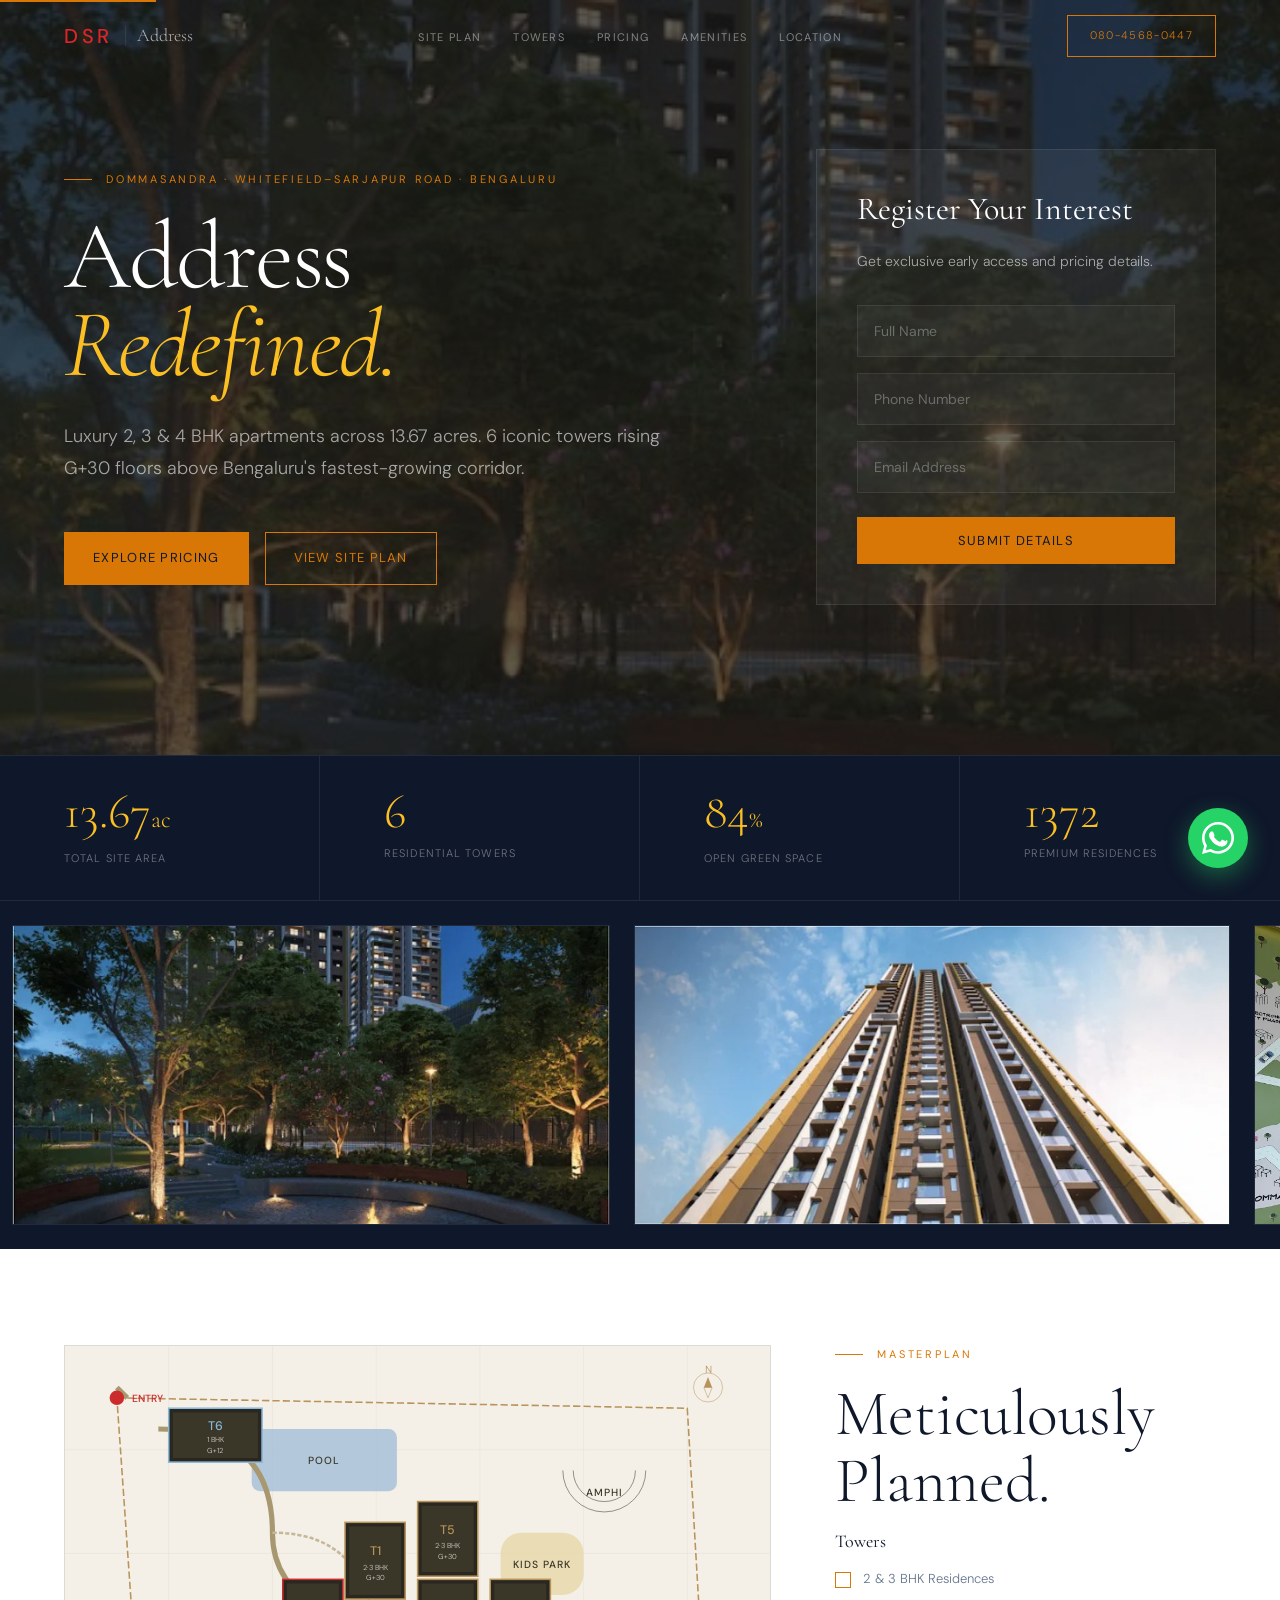
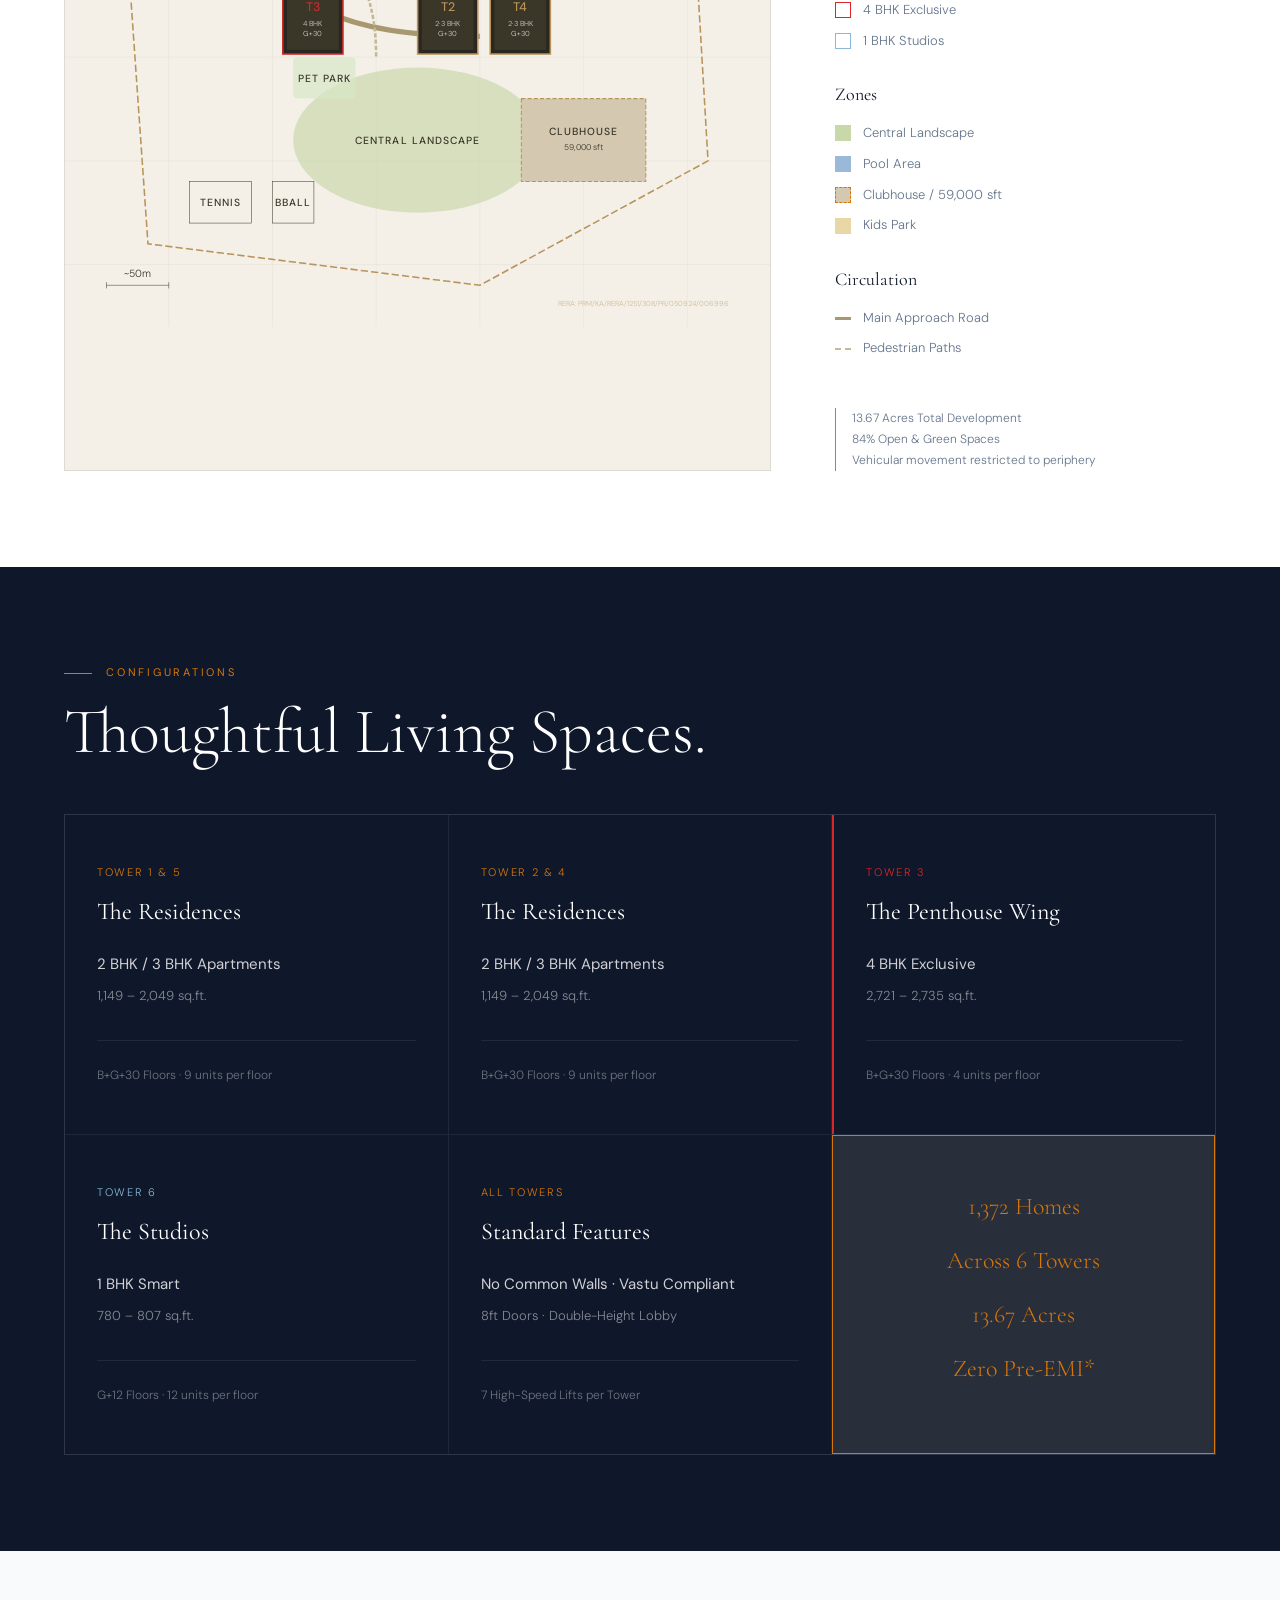
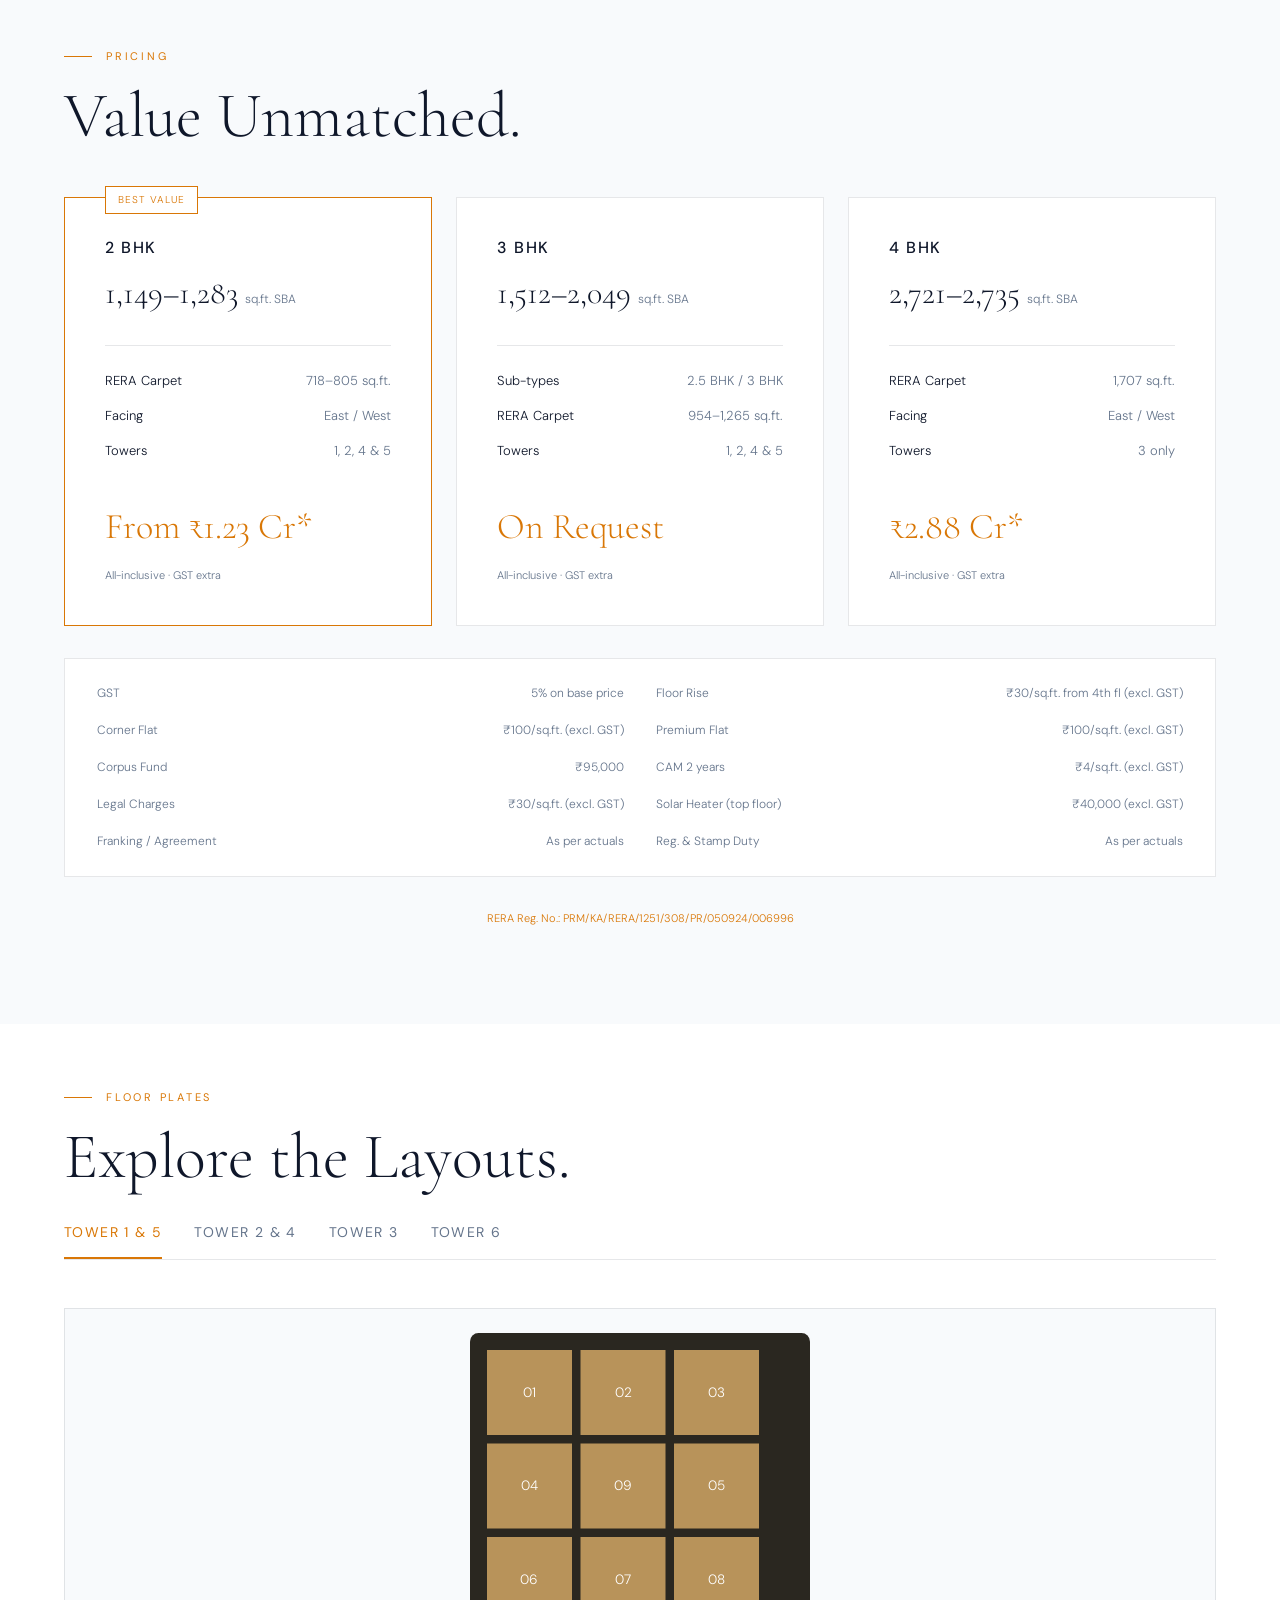
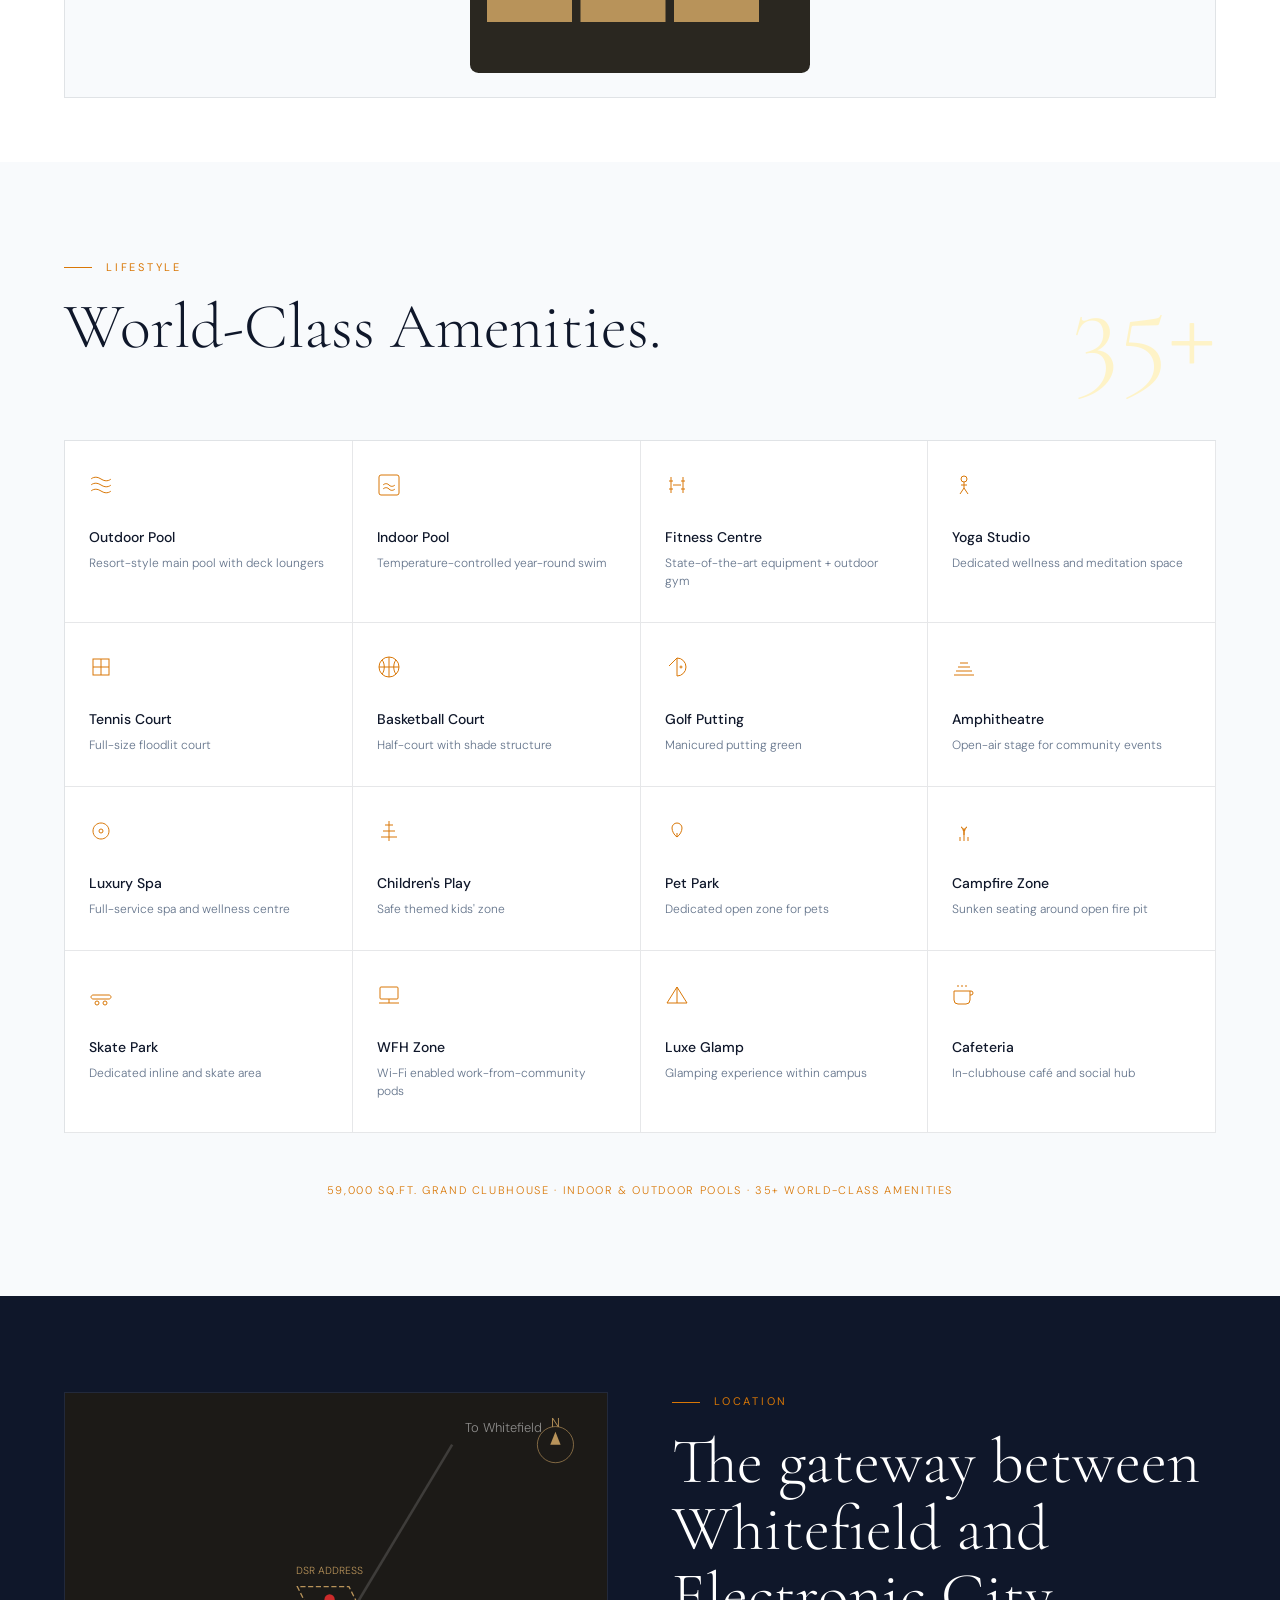
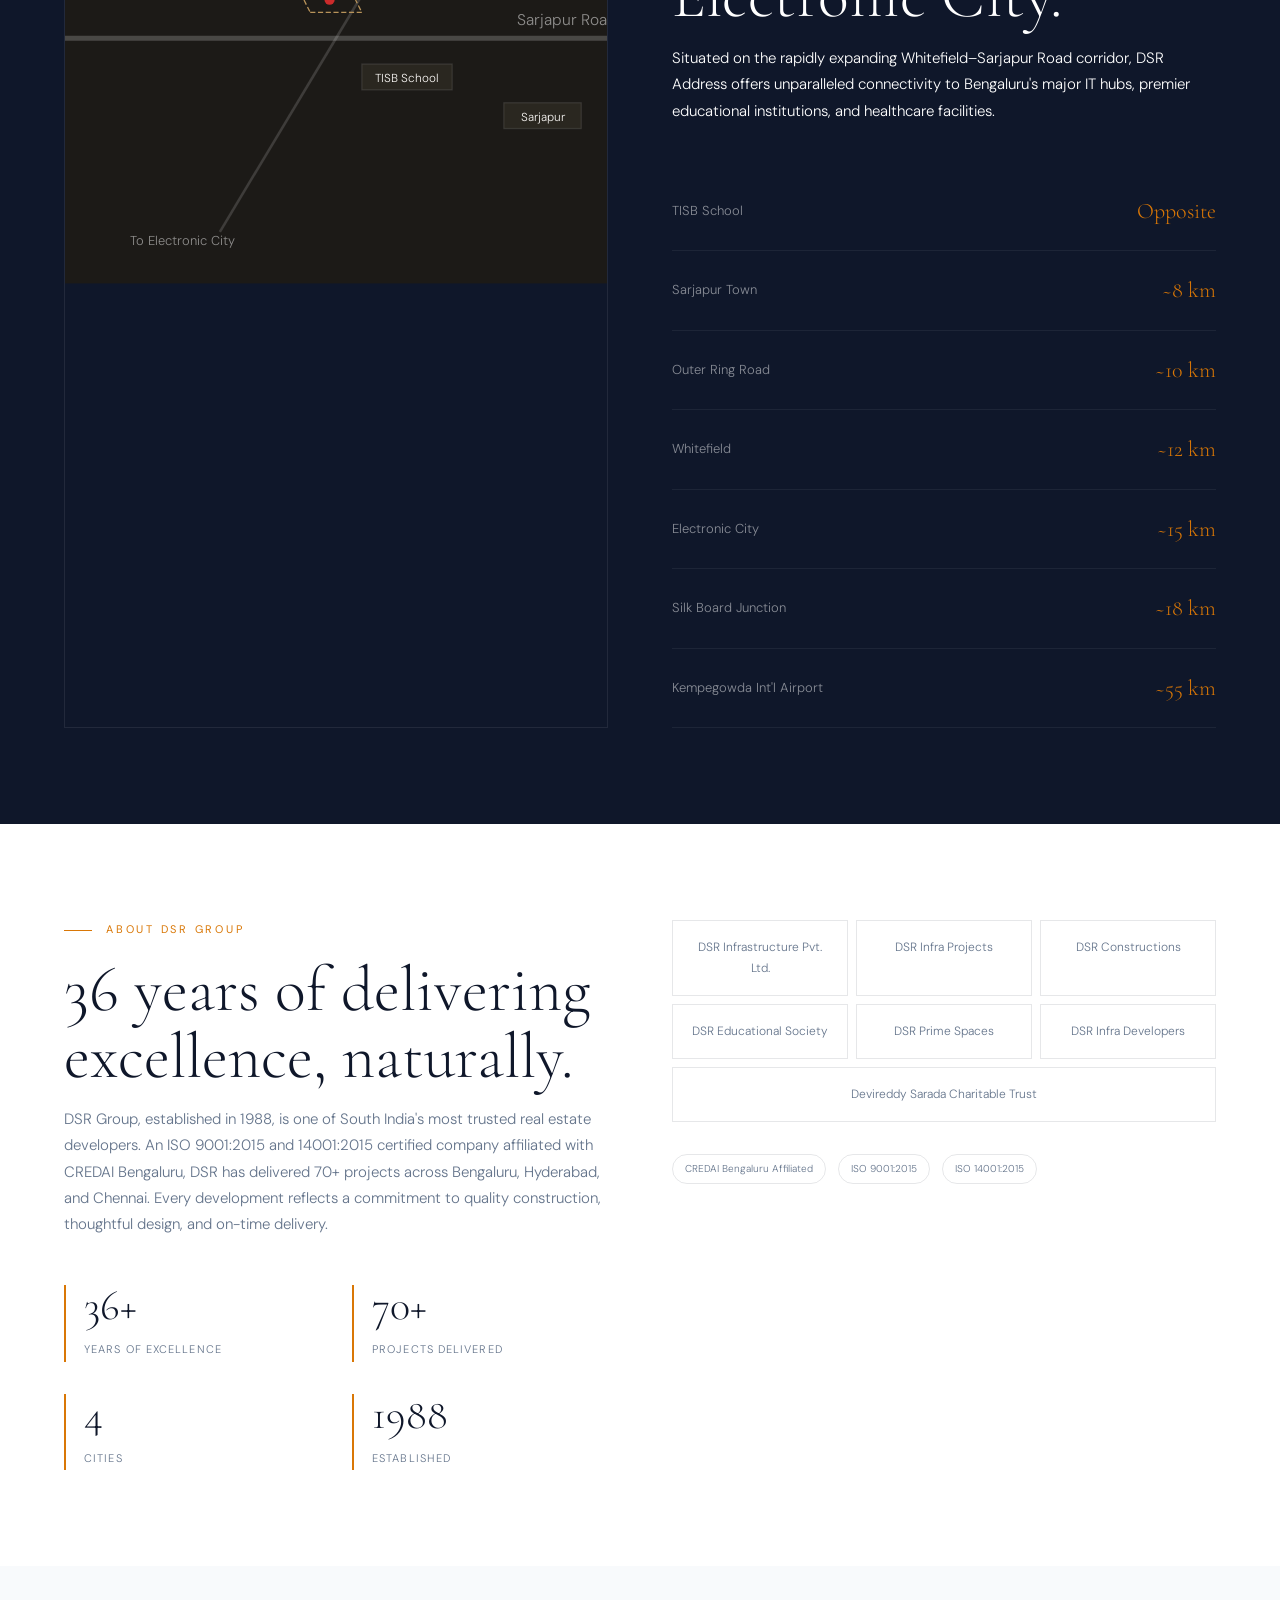
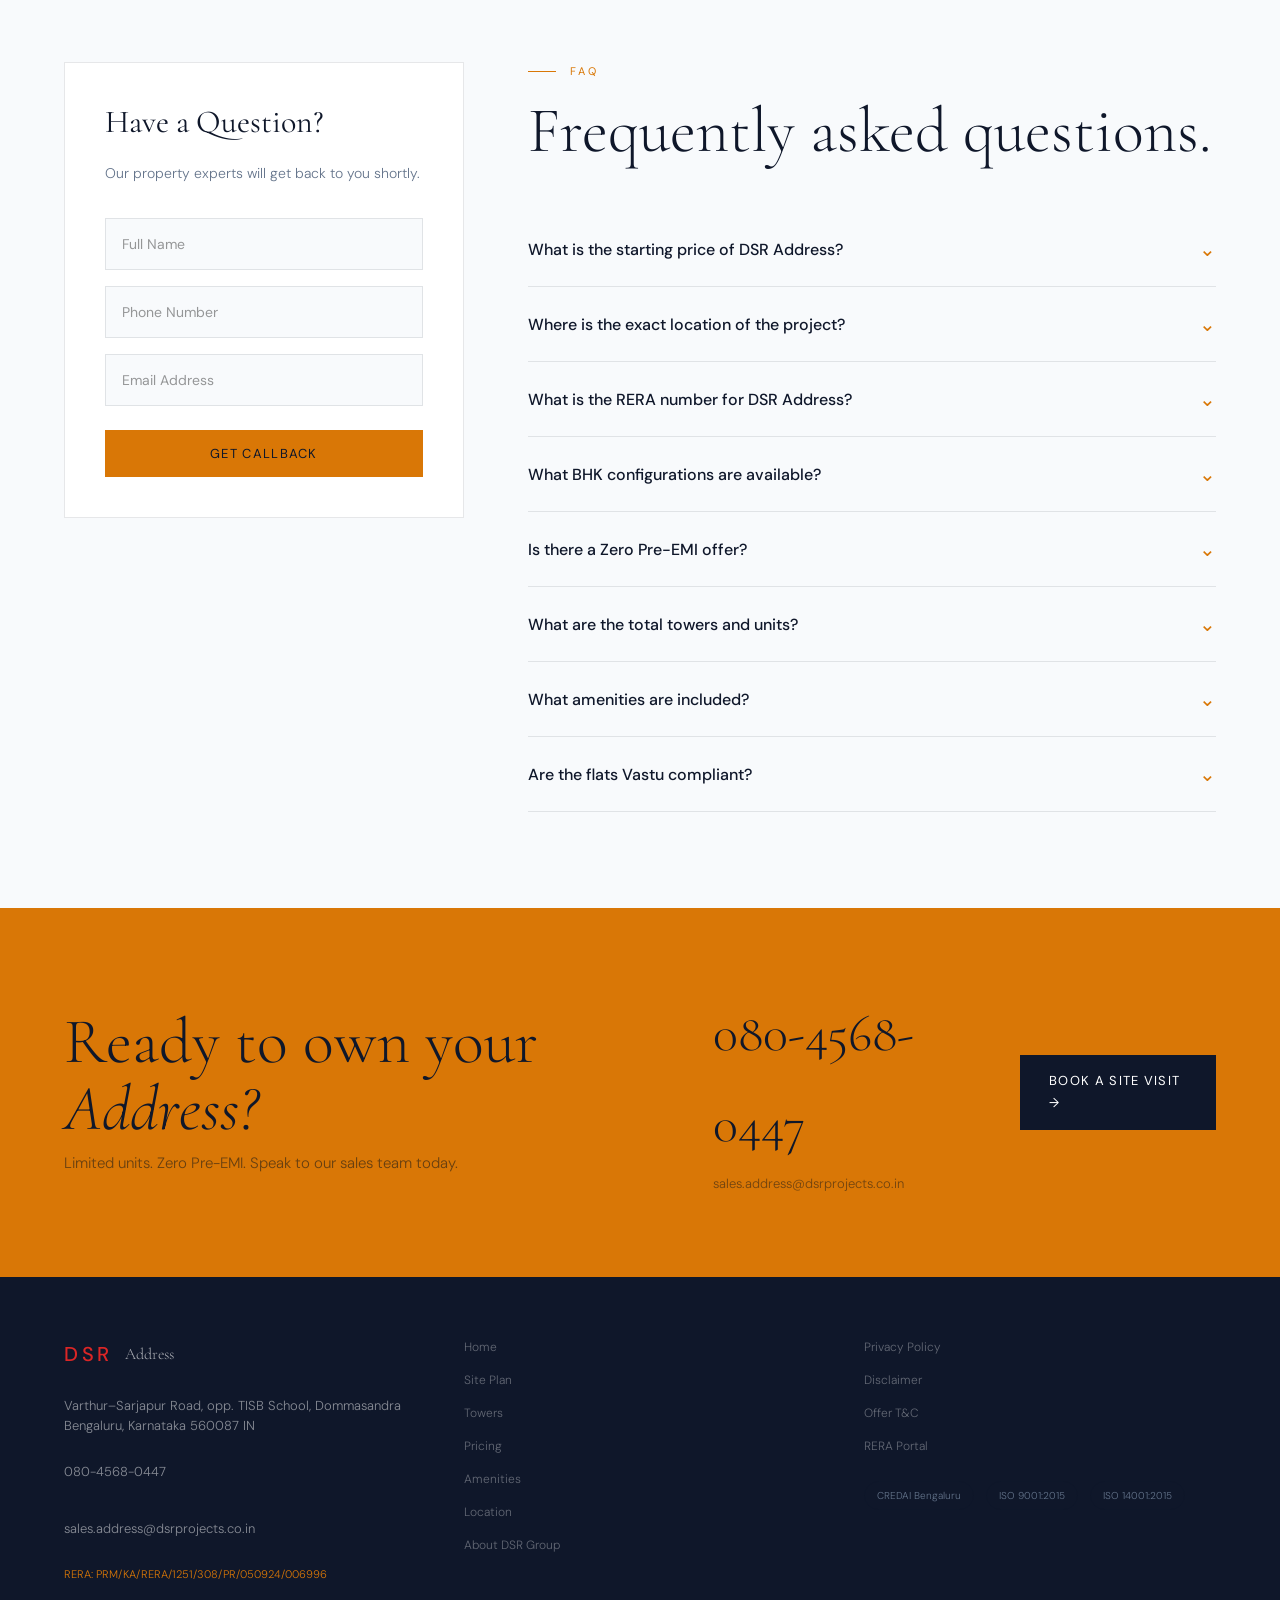
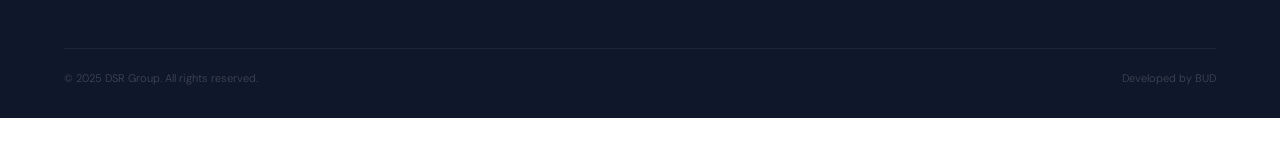
==== public_html/address/index.html @ edd42a25 "Add WhatsApp integration to DSR Address page" ====
<!DOCTYPE html>
<html lang="en">
<head>
  <meta charset="UTF-8">
  <meta name="viewport" content="width=device-width, initial-scale=1.0">
  
  <title>DSR Address – Luxury 2, 3 & 4 BHK Apartments in Dommasandra | Whitefield–Sarjapur Road, Bengaluru</title>
  
  <meta name="description" content="DSR Address – Premium 2, 3 & 4 BHK luxury apartments on Whitefield–Sarjapur Road, opposite TISB School, Dommasandra, Bengaluru. 13.67 acres, 6 towers, G+30, 84% open space, 59,000 sq.ft. clubhouse. Starting ₹1.23 Cr*. RERA: PRM/KA/RERA/1251/308/PR/050924/006996.">
  
  <meta name="keywords" content="DSR Address, luxury apartments Dommasandra, 2BHK apartments Sarjapur Road, 3BHK flats Whitefield Bangalore, 4BHK luxury apartments Bengaluru, DSR Group apartments, flats near TISB school Dommasandra, gated community Whitefield Sarjapur Road, RERA approved apartments Bangalore 2025, premium flats Electronic City Bangalore, no common wall apartments Bangalore, Vastu apartments Sarjapur Road, zero pre-EMI apartments Bengaluru, apartments near Electronic City, luxury flats Dommasandra Bengaluru, DSR Address price, DSR Group Bangalore, G+30 apartments Bangalore, 1372 units Dommasandra, 13.67 acres Bengaluru residential, buy flat Whitefield Sarjapur Road, new launch apartments Bangalore 2025, best apartments East Bengaluru">
  
  <meta name="robots" content="index, follow, max-image-preview:large, max-snippet:-1, max-video-preview:-1">
  <meta name="author" content="DSR Group">
  <meta name="geo.region" content="IN-KA">
  <meta name="geo.placename" content="Dommasandra, Bengaluru, Karnataka, India">
  <meta name="geo.position" content="12.8847;77.7270">
  <meta name="ICBM" content="12.8847, 77.7270">
  
  <meta property="og:type" content="website">
  <meta property="og:title" content="DSR Address – Luxury 2, 3 & 4 BHK Apartments | Dommasandra, Bengaluru">
  <meta property="og:description" content="Premium luxury apartments on Whitefield–Sarjapur Road, Dommasandra. 13.67 acres · 6 towers · 84% open space · 59,000 sq.ft. clubhouse. Starting ₹1.23 Cr*.">
  <meta property="og:url" content="https://dsrprojects.co.in/address">
  <meta property="og:site_name" content="DSR Address">
  <meta property="og:locale" content="en_IN">
  
  <meta name="twitter:card" content="summary_large_image">
  <meta name="twitter:title" content="DSR Address – Luxury Apartments Dommasandra, Bengaluru">
  <meta name="twitter:description" content="2, 3 & 4 BHK luxury apartments on Whitefield–Sarjapur Road. From ₹1.23 Cr*. RERA approved.">
  
  <link rel="canonical" href="https://dsrprojects.co.in/address">

  <!-- Google Fonts first -->
  <link rel="preconnect" href="https://fonts.googleapis.com">
  <link rel="preconnect" href="https://fonts.gstatic.com" crossorigin>
  <link href="https://fonts.googleapis.com/css2?family=Cormorant+Garamond:ital,wght@0,300;0,400;0,500;1,300;1,400&family=DM+Sans:wght@300;400;500&display=swap" rel="stylesheet">
  
  <!-- Then your stylesheet -->
  <link rel="stylesheet" href="styles.css">

  <script type="application/ld+json">
  {
    "@context": "https://schema.org",
    "@graph": [
      {
        "@type": "RealEstateListing",
        "name": "DSR Address",
        "description": "Luxury 2, 3 and 4 BHK apartments on Whitefield-Sarjapur Road, Dommasandra, Bengaluru. 13.67 acres, 6 towers, G+30 floors, 1372 units, 84% open area, 59000 sqft clubhouse.",
        "url": "https://dsrprojects.co.in/address",
        "telephone": "08045680447",
        "email": "sales.address@dsrprojects.co.in",
        "priceRange": "₹1.23 Cr onwards",
        "address": {
          "@type": "PostalAddress",
          "streetAddress": "Varthur–Sarjapur Road, opposite TISB School, Dommasandra",
          "addressLocality": "Bengaluru",
          "addressRegion": "Karnataka",
          "postalCode": "560087",
          "addressCountry": "IN"
        },
        "geo": {
          "@type": "GeoCoordinates",
          "latitude": 12.8847,
          "longitude": 77.7270
        },
        "floorSize": {
          "@type": "QuantitativeValue",
          "minValue": 780,
          "maxValue": 2735,
          "unitCode": "FTK"
        },
        "numberOfRooms": "1 to 4 BHK",
        "amenityFeature": [
          { "@type": "LocationFeatureSpecification", "name": "Swimming Pool", "value": true },
          { "@type": "LocationFeatureSpecification", "name": "Gymnasium", "value": true },
          { "@type": "LocationFeatureSpecification", "name": "Clubhouse", "value": true },
          { "@type": "LocationFeatureSpecification", "name": "Tennis Court", "value": true },
          { "@type": "LocationFeatureSpecification", "name": "Children Play Area", "value": true }
        ]
      },
      {
        "@type": "Organization",
        "name": "DSR Group",
        "alternateName": "DSR Infrastructure Pvt. Ltd.",
        "url": "https://dsrprojects.co.in",
        "foundingDate": "1988",
        "description": "ISO 9001:2015 and 14001:2015 certified real estate developer with 36+ years of excellence, 70+ delivered projects across Bengaluru, Hyderabad and Chennai.",
        "areaServed": ["Bengaluru", "Hyderabad", "Chennai"],
        "memberOf": { "@type": "Organization", "name": "CREDAI Bengaluru" }
      },
      {
        "@type": "FAQPage",
        "mainEntity": [
          {
            "@type": "Question",
            "name": "What is the price of DSR Address apartments?",
            "acceptedAnswer": { "@type": "Answer", "text": "2 BHK apartments start from ₹1.23 Cr all-inclusive. 3 BHK and 4 BHK prices on request. Call 080-4568-0447." }
          },
          {
            "@type": "Question",
            "name": "Where is DSR Address located?",
            "acceptedAnswer": { "@type": "Answer", "text": "Whitefield–Sarjapur Road, opposite TISB School, Dommasandra, Bengaluru 560087." }
          },
          {
            "@type": "Question",
            "name": "What is the RERA number of DSR Address?",
            "acceptedAnswer": { "@type": "Answer", "text": "PRM/KA/RERA/1251/308/PR/050924/006996. Registered with Karnataka RERA at rera.karnataka.gov.in." }
          },
          {
            "@type": "Question",
            "name": "How many towers and units does DSR Address have?",
            "acceptedAnswer": { "@type": "Answer", "text": "6 towers, 1,372 total units. Towers 1–5 are B+G+30 floors. Tower 6 is G+12 floors." }
          },
          {
            "@type": "Question",
            "name": "What BHK configurations are available at DSR Address?",
            "acceptedAnswer": { "@type": "Answer", "text": "1 BHK (780–807 sq.ft.), 2 BHK (1,149–1,283 sq.ft.), 2.5 BHK (1,560–1,682 sq.ft.), 3 BHK (1,512–2,049 sq.ft.), 4 BHK (2,721–2,735 sq.ft.)." }
          }
        ]
      }
    ]
  }
  </script>
</head>
<body>
  <a href="#main" class="skip-link">Skip to main content</a>

  <header id="site-header">
    <nav aria-label="Main navigation">
      <div class="nav-logo">
        <span class="logo-dsr">DSR</span>
        <div class="logo-sep"></div>
        <span class="logo-project">Address</span>
      </div>
      <ul class="nav-links" role="list">
        <li><a href="#siteplan">Site Plan</a></li>
        <li><a href="#towers">Towers</a></li>
        <li><a href="#pricing">Pricing</a></li>
        <li><a href="#amenities">Amenities</a></li>
        <li><a href="#location">Location</a></li>
      </ul>
      <a href="tel:08045680447" class="nav-cta" aria-label="Call DSR Address sales team">080-4568-0447</a>
      <button class="nav-hamburger" aria-label="Toggle mobile menu" aria-expanded="false">
        <span></span><span></span><span></span>
      </button>
    </nav>
  </header>

  <main id="main">
    <!-- SECTION 2: HERO -->
    <section id="hero" aria-label="DSR Address hero banner">
      <div class="hero-bg-slider">
        <div class="hero-slide active" style="background-image: url('assets/img1.jpg')"></div>
        <div class="hero-slide" style="background-image: url('assets/img2.jpg')"></div>
        <div class="hero-slide" style="background-image: url('assets/img3.jpg')"></div>
      </div>
      <div class="hero-inner">
        <div class="hero-content">
          <p class="section-eyebrow">Dommasandra · Whitefield–Sarjapur Road · Bengaluru</p>
          <h1>Address <br><em>Redefined.</em></h1>
          <p class="hero-sub">Luxury 2, 3 &amp; 4 BHK apartments across 13.67 acres. 6 iconic towers rising G+30 floors above Bengaluru's fastest-growing corridor.</p>
          <div class="hero-ctas">
            <a href="#pricing" class="btn-primary">Explore Pricing</a>
            <a href="#siteplan" class="btn-outline">View Site Plan</a>
          </div>
        </div>
        <div class="hero-form-wrapper">
          <form name="dsr-address-hero" method="POST" data-netlify="true" action="/success.html" class="lead-form">
            <input type="hidden" name="form-name" value="dsr-address-hero">
            <h3>Register Your Interest</h3>
            <p>Get exclusive early access and pricing details.</p>
            <input type="text" name="name" placeholder="Full Name" required>
            <input type="tel" name="phone" placeholder="Phone Number" required>
            <input type="email" name="email" placeholder="Email Address" required>
            <button type="submit" class="btn-primary">Submit Details</button>
          </form>
        </div>
      </div>
      <div class="hero-stats" aria-label="Project statistics">
        <div class="stat-item">
          <div><span class="stat-num" data-target="13.67" data-decimal="2">0</span><span class="stat-suffix">ac</span></div>
          <span class="stat-label">Total Site Area</span>
        </div>
        <div class="stat-item">
          <div><span class="stat-num" data-target="6" data-decimal="0">0</span></div>
          <span class="stat-label">Residential Towers</span>
        </div>
        <div class="stat-item">
          <div><span class="stat-num" data-target="84" data-decimal="0">0</span><span class="stat-suffix">%</span></div>
          <span class="stat-label">Open Green Space</span>
        </div>
        <div class="stat-item">
          <div><span class="stat-num" data-target="1372" data-decimal="0">0</span></div>
          <span class="stat-label">Premium Residences</span>
        </div>
      </div>
    </section>

    <!-- SCROLLING IMAGE GALLERY SECTION -->
    <div class="scrolling-gallery-section" aria-label="Project gallery">
      <div class="scrolling-track">
        <img src="assets/img1.jpg" alt="DSR Address Gallery 1" loading="lazy" width="1200" height="800">
        <img src="assets/img2.jpg" alt="DSR Address Gallery 2" loading="lazy" width="1200" height="800">
        <img src="assets/img3.jpg" alt="DSR Address Gallery 3" loading="lazy" width="1200" height="800">
        <img src="assets/img4.jpg" alt="DSR Address Gallery 4" loading="lazy" width="1200" height="800">
        <img src="assets/img5.jpg" alt="DSR Address Gallery 5" loading="lazy" width="1200" height="800">
        <img src="assets/img1.jpg" alt="DSR Address Gallery 6" loading="lazy" width="1200" height="800">
        <img src="assets/img2.jpg" alt="DSR Address Gallery 7" loading="lazy" width="1200" height="800">
        <img src="assets/img3.jpg" alt="DSR Address Gallery 8" loading="lazy" width="1200" height="800">
        <img src="assets/img4.jpg" alt="DSR Address Gallery 9" loading="lazy" width="1200" height="800">
        <img src="assets/img5.jpg" alt="DSR Address Gallery 10" loading="lazy" width="1200" height="800">
      </div>
    </div>

    <!-- SECTION 3: SITE PLAN -->
    <section id="siteplan" aria-label="DSR Address masterplan">
      <div class="siteplan-container">
        <div class="siteplan-map">
          <svg viewBox="0 0 680 560" width="100%" role="img">
            <title>Masterplan of DSR Address</title>
            <desc>Schematic layout of the 13.67 acre project showing 6 residential towers and amenities.</desc>
            <rect width="680" height="560" fill="#F4F0E8"/>
            <g opacity="0.4" stroke="#C8C0B0" stroke-width="0.4">
               <line x1="0" y1="100" x2="680" y2="100"/>
               <line x1="0" y1="200" x2="680" y2="200"/>
               <line x1="0" y1="300" x2="680" y2="300"/>
               <line x1="0" y1="400" x2="680" y2="400"/>
               <line x1="0" y1="500" x2="680" y2="500"/>
               <line x1="100" y1="0" x2="100" y2="560"/>
               <line x1="200" y1="0" x2="200" y2="560"/>
               <line x1="300" y1="0" x2="300" y2="560"/>
               <line x1="400" y1="0" x2="400" y2="560"/>
               <line x1="500" y1="0" x2="500" y2="560"/>
               <line x1="600" y1="0" x2="600" y2="560"/>
            </g>
            <polygon points="50,50 600,60 620,400 400,520 80,480" stroke-dasharray="7 3" stroke="#B8935A" fill="none" stroke-width="1.5"/>
            <path d="M50,40 L60,50" stroke-width="5" stroke="#A89870" fill="none"/>
            <circle cx="50" cy="50" r="7" fill="#CC2B2B"/>
            <text x="65" y="54" font-family="DM Sans" font-size="10" fill="#CC2B2B" font-weight="500">ENTRY</text>

            <ellipse cx="340" cy="380" rx="120" ry="70" fill="#C8D8A8" opacity="0.65"/>
            <text x="340" y="384" font-family="DM Sans" font-size="10" fill="#3A3628" font-weight="500" text-anchor="middle" letter-spacing="0.1em">CENTRAL LANDSCAPE</text>

            <rect x="180" y="80" width="140" height="60" rx="8" fill="#9BB8D8" opacity="0.7"/>
            <text x="250" y="114" font-family="DM Sans" font-size="10" fill="#3A3628" font-weight="500" text-anchor="middle" letter-spacing="0.1em">POOL</text>

            <rect x="440" y="340" width="120" height="80" fill="#D4C8B0" stroke="#B8935A" stroke-dasharray="4 2"/>
            <text x="500" y="375" font-family="DM Sans" font-size="10" fill="#3A3628" font-weight="500" text-anchor="middle" letter-spacing="0.1em">CLUBHOUSE</text>
            <text x="500" y="390" font-family="DM Sans" font-size="8" fill="#3A3628" text-anchor="middle">59,000 sft</text>

            <rect x="120" y="420" width="60" height="40" fill="none" stroke="#3A3628" stroke-width="0.5"/>
            <text x="150" y="444" font-family="DM Sans" font-size="10" fill="#3A3628" font-weight="500" text-anchor="middle" letter-spacing="0.1em">TENNIS</text>

            <rect x="200" y="420" width="40" height="40" fill="none" stroke="#3A3628" stroke-width="0.5"/>
            <text x="220" y="444" font-family="DM Sans" font-size="10" fill="#3A3628" font-weight="500" text-anchor="middle" letter-spacing="0.1em">BBALL</text>

            <path d="M480,120 A40,40 0 0,0 560,120 M490,120 A30,30 0 0,0 550,120" fill="none" stroke="#3A3628" stroke-width="0.5"/>
            <text x="520" y="145" font-family="DM Sans" font-size="10" fill="#3A3628" font-weight="500" text-anchor="middle" letter-spacing="0.1em">AMPHI</text>

            <rect x="420" y="180" width="80" height="60" rx="20" fill="#E8D8A8" opacity="0.8"/>
            <text x="460" y="214" font-family="DM Sans" font-size="10" fill="#3A3628" font-weight="500" text-anchor="middle" letter-spacing="0.1em">KIDS PARK</text>

            <rect x="220" y="300" width="60" height="40" rx="4" fill="#D8E8C8" opacity="0.7"/>
            <text x="250" y="324" font-family="DM Sans" font-size="10" fill="#3A3628" font-weight="500" text-anchor="middle" letter-spacing="0.1em">PET PARK</text>

            <path d="M90,80 Q200,80 200,180 T400,280" fill="none" stroke="#A89870" stroke-width="5"/>
            <path d="M200,180 Q300,180 300,300" fill="none" stroke="#C4B898" stroke-width="2.5" stroke-dasharray="4 2"/>

            <g transform="translate(620, 40)">
              <circle cx="0" cy="0" r="14" fill="none" stroke="#B8935A" stroke-width="0.5"/>
              <path d="M-4,0 L0,-10 L4,0 Z" fill="#B8935A"/>
              <path d="M-4,0 L0,10 L4,0 Z" fill="none" stroke="#B8935A" stroke-width="0.5"/>
              <text x="0" y="-14" font-family="DM Sans" font-size="10" fill="#B8935A" text-anchor="middle">N</text>
            </g>

            <g transform="translate(40, 520)">
              <line x1="0" y1="0" x2="60" y2="0" stroke="#3A3628" stroke-width="0.5"/>
              <line x1="0" y1="-3" x2="0" y2="3" stroke="#3A3628" stroke-width="0.5"/>
              <line x1="60" y1="-3" x2="60" y2="3" stroke="#3A3628" stroke-width="0.5"/>
              <text x="30" y="-8" font-family="DM Sans" font-size="10" fill="#3A3628" text-anchor="middle">~50m</text>
            </g>

            <text x="640" y="540" font-family="DM Sans" font-size="7" fill="#B8935A" opacity="0.6" text-anchor="end">RERA: PRM/KA/RERA/1251/308/PR/050924/006996</text>

            <g class="tower-fp" data-tower="T1" data-type="2/3 BHK" data-size="1149–2049 sq.ft." data-floors="B+G+30" transform="translate(270, 170)">
              <rect x="0" y="0" width="58" height="74" fill="#2A2720" stroke="#B8935A" stroke-width="1.5"/>
              <rect x="4" y="4" width="50" height="66" fill="#3A3628"/>
              <text x="29" y="32" font-family="DM Sans" font-size="12" fill="#B8935A" font-weight="500" text-anchor="middle">T1</text>
              <text x="29" y="46" font-family="DM Sans" font-size="7" fill="#FAF8F5" text-anchor="middle" opacity="0.8">2·3 BHK</text>
              <text x="29" y="56" font-family="DM Sans" font-size="7" fill="#FAF8F5" text-anchor="middle" opacity="0.8">G+30</text>
            </g>
            <g class="tower-fp" data-tower="T2" data-type="2/3 BHK" data-size="1149–2049 sq.ft." data-floors="B+G+30" transform="translate(340, 225)">
              <rect x="0" y="0" width="58" height="72" fill="#2A2720" stroke="#B8935A" stroke-width="1.5"/>
              <rect x="4" y="4" width="50" height="64" fill="#3A3628"/>
              <text x="29" y="31" font-family="DM Sans" font-size="12" fill="#B8935A" font-weight="500" text-anchor="middle">T2</text>
              <text x="29" y="45" font-family="DM Sans" font-size="7" fill="#FAF8F5" text-anchor="middle" opacity="0.8">2·3 BHK</text>
              <text x="29" y="55" font-family="DM Sans" font-size="7" fill="#FAF8F5" text-anchor="middle" opacity="0.8">G+30</text>
            </g>
            <g class="tower-fp" data-tower="T3" data-type="4 BHK Exclusive" data-size="2721–2735 sq.ft." data-floors="B+G+30" transform="translate(210, 225)">
              <rect x="0" y="0" width="58" height="72" fill="#2A2720" stroke="#CC2B2B" stroke-width="1.5"/>
              <rect x="4" y="4" width="50" height="64" fill="#3A3628"/>
              <text x="29" y="31" font-family="DM Sans" font-size="12" fill="#CC2B2B" font-weight="500" text-anchor="middle">T3</text>
              <text x="29" y="45" font-family="DM Sans" font-size="7" fill="#FAF8F5" text-anchor="middle" opacity="0.8">4 BHK</text>
              <text x="29" y="55" font-family="DM Sans" font-size="7" fill="#FAF8F5" text-anchor="middle" opacity="0.8">G+30</text>
            </g>
            <g class="tower-fp" data-tower="T4" data-type="2/3 BHK" data-size="1149–2049 sq.ft." data-floors="B+G+30" transform="translate(410, 225)">
              <rect x="0" y="0" width="58" height="72" fill="#2A2720" stroke="#B8935A" stroke-width="1.5"/>
              <rect x="4" y="4" width="50" height="64" fill="#3A3628"/>
              <text x="29" y="31" font-family="DM Sans" font-size="12" fill="#B8935A" font-weight="500" text-anchor="middle">T4</text>
              <text x="29" y="45" font-family="DM Sans" font-size="7" fill="#FAF8F5" text-anchor="middle" opacity="0.8">2·3 BHK</text>
              <text x="29" y="55" font-family="DM Sans" font-size="7" fill="#FAF8F5" text-anchor="middle" opacity="0.8">G+30</text>
            </g>
            <g class="tower-fp" data-tower="T5" data-type="2/3 BHK" data-size="1149–2049 sq.ft." data-floors="B+G+30" transform="translate(340, 150)">
              <rect x="0" y="0" width="58" height="72" fill="#2A2720" stroke="#B8935A" stroke-width="1.5"/>
              <rect x="4" y="4" width="50" height="64" fill="#3A3628"/>
              <text x="29" y="31" font-family="DM Sans" font-size="12" fill="#B8935A" font-weight="500" text-anchor="middle">T5</text>
              <text x="29" y="45" font-family="DM Sans" font-size="7" fill="#FAF8F5" text-anchor="middle" opacity="0.8">2·3 BHK</text>
              <text x="29" y="55" font-family="DM Sans" font-size="7" fill="#FAF8F5" text-anchor="middle" opacity="0.8">G+30</text>
            </g>
            <g class="tower-fp" data-tower="T6" data-type="1 BHK Smart" data-size="780–807 sq.ft." data-floors="G+12" transform="translate(100, 60)">
              <rect x="0" y="0" width="90" height="52" fill="#2A2720" stroke="#8AB8D8" stroke-width="1.5"/>
              <rect x="4" y="4" width="82" height="44" fill="#3A3628"/>
              <text x="45" y="21" font-family="DM Sans" font-size="12" fill="#8AB8D8" font-weight="500" text-anchor="middle">T6</text>
              <text x="45" y="33" font-family="DM Sans" font-size="7" fill="#FAF8F5" text-anchor="middle" opacity="0.8">1 BHK</text>
              <text x="45" y="43" font-family="DM Sans" font-size="7" fill="#FAF8F5" text-anchor="middle" opacity="0.8">G+12</text>
            </g>
          </svg>
        </div>
        <div class="siteplan-legend">
          <p class="section-eyebrow">Masterplan</p>
          <h2>Meticulously Planned.</h2>
          <div class="legend-group">
            <h3>Towers</h3>
            <div class="legend-item"><span class="swatch" style="border: 1.5px solid var(--gold);"></span> 2 &amp; 3 BHK Residences</div>
            <div class="legend-item"><span class="swatch" style="border: 1.5px solid var(--dsr-red);"></span> 4 BHK Exclusive</div>
            <div class="legend-item"><span class="swatch" style="border: 1.5px solid #8AB8D8;"></span> 1 BHK Studios</div>
          </div>
          <div class="legend-group">
            <h3>Zones</h3>
            <div class="legend-item"><span class="swatch" style="background: #C8D8A8;"></span> Central Landscape</div>
            <div class="legend-item"><span class="swatch" style="background: #9BB8D8;"></span> Pool Area</div>
            <div class="legend-item"><span class="swatch" style="background: #D4C8B0; border: 1px dashed var(--gold);"></span> Clubhouse / 59,000 sft</div>
            <div class="legend-item"><span class="swatch" style="background: #E8D8A8;"></span> Kids Park</div>
          </div>
          <div class="legend-group">
            <h3>Circulation</h3>
            <div class="legend-item"><span class="swatch-line" style="border-top: 3px solid #A89870;"></span> Main Approach Road</div>
            <div class="legend-item"><span class="swatch-line" style="border-top: 2px dashed #C4B898;"></span> Pedestrian Paths</div>
          </div>
          <div class="legend-note">
            <p>13.67 Acres Total Development<br>84% Open &amp; Green Spaces<br>Vehicular movement restricted to periphery</p>
          </div>
        </div>
      </div>
    </section>

    <!-- SECTION 4: TOWERS -->
    <section id="towers" aria-label="Tower configurations">
      <p class="section-eyebrow">Configurations</p>
      <h2>Thoughtful Living Spaces.</h2>
      <div class="towers-grid">
        <article class="tower-card" aria-label="Tower 1 and 5 configuration">
          <p class="tower-eyebrow">Tower 1 &amp; 5</p>
          <h3>The Residences</h3>
          <p class="tower-type">2 BHK / 3 BHK Apartments</p>
          <p class="tower-size">1,149 – 2,049 sq.ft.</p>
          <div class="tower-footer">B+G+30 Floors · 9 units per floor</div>
        </article>
        <article class="tower-card" aria-label="Tower 2 and 4 configuration">
          <p class="tower-eyebrow">Tower 2 &amp; 4</p>
          <h3>The Residences</h3>
          <p class="tower-type">2 BHK / 3 BHK Apartments</p>
          <p class="tower-size">1,149 – 2,049 sq.ft.</p>
          <div class="tower-footer">B+G+30 Floors · 9 units per floor</div>
        </article>
        <article class="tower-card tower-card--exclusive" aria-label="Tower 3 configuration">
          <p class="tower-eyebrow">Tower 3</p>
          <h3>The Penthouse Wing</h3>
          <p class="tower-type">4 BHK Exclusive</p>
          <p class="tower-size">2,721 – 2,735 sq.ft.</p>
          <div class="tower-footer">B+G+30 Floors · 4 units per floor</div>
        </article>
        <article class="tower-card" aria-label="Tower 6 configuration">
          <p class="tower-eyebrow" style="color: #8AB8D8;">Tower 6</p>
          <h3>The Studios</h3>
          <p class="tower-type">1 BHK Smart</p>
          <p class="tower-size">780 – 807 sq.ft.</p>
          <div class="tower-footer">G+12 Floors · 12 units per floor</div>
        </article>
        <article class="tower-card" aria-label="Standard Features">
          <p class="tower-eyebrow">All Towers</p>
          <h3>Standard Features</h3>
          <p class="tower-type">No Common Walls · Vastu Compliant</p>
          <p class="tower-size">8ft Doors · Double-Height Lobby</p>
          <div class="tower-footer">7 High-Speed Lifts per Tower</div>
        </article>
        <article class="tower-card tower-card--gold" aria-label="Project Summary">
          <p>1,372 Homes</p>
          <p>Across 6 Towers</p>
          <p>13.67 Acres</p>
          <p>Zero Pre-EMI*</p>
        </article>
      </div>
    </section>

    <!-- SECTION 5: PRICING -->
    <section id="pricing" aria-label="Apartment pricing">
      <p class="section-eyebrow">Pricing</p>
      <h2>Value Unmatched.</h2>
      <div class="pricing-grid">
        <article class="price-card price-card--featured">
          <span class="price-badge">Best Value</span>
          <h3>2 BHK</h3>
          <div class="price-size">1,149–1,283 <span>sq.ft. SBA</span></div>
          <ul class="price-details">
            <li><span>RERA Carpet</span> 718–805 sq.ft.</li>
            <li><span>Facing</span> East / West</li>
            <li><span>Towers</span> 1, 2, 4 &amp; 5</li>
          </ul>
          <p class="price-amount" itemprop="price">From ₹1.23 Cr*</p>
          <p class="price-note">All-inclusive · GST extra</p>
        </article>
        <article class="price-card">
          <h3>3 BHK</h3>
          <div class="price-size">1,512–2,049 <span>sq.ft. SBA</span></div>
          <ul class="price-details">
            <li><span>Sub-types</span> 2.5 BHK / 3 BHK</li>
            <li><span>RERA Carpet</span> 954–1,265 sq.ft.</li>
            <li><span>Towers</span> 1, 2, 4 &amp; 5</li>
          </ul>
          <p class="price-amount">On Request</p>
          <p class="price-note">All-inclusive · GST extra</p>
        </article>
        <article class="price-card">
          <h3>4 BHK</h3>
          <div class="price-size">2,721–2,735 <span>sq.ft. SBA</span></div>
          <ul class="price-details">
            <li><span>RERA Carpet</span> 1,707 sq.ft.</li>
            <li><span>Facing</span> East / West</li>
            <li><span>Towers</span> 3 only</li>
          </ul>
          <p class="price-amount" itemprop="price">₹2.88 Cr*</p>
          <p class="price-note">All-inclusive · GST extra</p>
        </article>
      </div>
      <div class="charges-strip">
        <p><span>GST</span> <span>5% on base price</span></p>
        <p><span>Floor Rise</span> <span>₹30/sq.ft. from 4th fl (excl. GST)</span></p>
        <p><span>Corner Flat</span> <span>₹100/sq.ft. (excl. GST)</span></p>
        <p><span>Premium Flat</span> <span>₹100/sq.ft. (excl. GST)</span></p>
        <p><span>Corpus Fund</span> <span>₹95,000</span></p>
        <p><span>CAM 2 years</span> <span>₹4/sq.ft. (excl. GST)</span></p>
        <p><span>Legal Charges</span> <span>₹30/sq.ft. (excl. GST)</span></p>
        <p><span>Solar Heater (top floor)</span> <span>₹40,000 (excl. GST)</span></p>
        <p><span>Franking / Agreement</span> <span>As per actuals</span></p>
        <p><span>Reg. &amp; Stamp Duty</span> <span>As per actuals</span></p>
      </div>
      <a href="https://rera.karnataka.gov.in" target="_blank" rel="noopener" class="rera-link">RERA Reg. No.: PRM/KA/RERA/1251/308/PR/050924/006996</a>
    </section>

    <!-- SECTION 6: FLOOR PLAN VIEWER -->
    <section id="floorplans" aria-label="Floor plan viewer">
      <p class="section-eyebrow">Floor Plates</p>
      <h2>Explore the Layouts.</h2>
      <div class="fp-tabs" role="tablist">
        <button class="fp-tab active" role="tab" aria-selected="true"  aria-controls="fp-panel-1" id="fp-tab-1">Tower 1 &amp; 5</button>
        <button class="fp-tab"        role="tab" aria-selected="false" aria-controls="fp-panel-2" id="fp-tab-2">Tower 2 &amp; 4</button>
        <button class="fp-tab"        role="tab" aria-selected="false" aria-controls="fp-panel-3" id="fp-tab-3">Tower 3</button>
        <button class="fp-tab"        role="tab" aria-selected="false" aria-controls="fp-panel-4" id="fp-tab-4">Tower 6</button>
      </div>
      <div class="fp-panels">
        <!-- T1&5 -->
        <div class="fp-panel active" id="fp-panel-1" role="tabpanel" aria-labelledby="fp-tab-1">
          <div class="fp-svg-container">
            <svg viewBox="0 0 400 400" width="100%" max-width="400" role="img">
              <title>Tower 1 &amp; 5 Floor Plate</title>
              <desc>Schematic showing 9 units per floor.</desc>
              <rect width="400" height="400" fill="#2A2720" rx="10"/>
              <!-- Unit mockups -->
              <g class="fp-unit" data-unit="01" data-type="3BHK" data-sba="2047" data-carpet="1265" data-facing="East" transform="translate(20,20)">
                <rect width="100" height="100" fill="#B8935A"/>
                <text x="50" y="55" font-family="DM Sans" font-size="16" fill="#fff" text-anchor="middle">01</text>
              </g>
              <g class="fp-unit" data-unit="02" data-type="3BHK" data-sba="2047" data-carpet="1265" data-facing="East" transform="translate(130,20)">
                <rect width="100" height="100" fill="#B8935A"/>
                <text x="50" y="55" font-family="DM Sans" font-size="16" fill="#fff" text-anchor="middle">02</text>
              </g>
              <g class="fp-unit" data-unit="03" data-type="2BHK" data-sba="1283" data-carpet="805" data-facing="West" transform="translate(240,20)">
                <rect width="100" height="100" fill="#B8935A"/>
                <text x="50" y="55" font-family="DM Sans" font-size="16" fill="#fff" text-anchor="middle">03</text>
              </g>
              <g class="fp-unit" data-unit="04" data-type="3BHK" data-sba="1682" data-carpet="1050" data-facing="West" transform="translate(20,130)">
                <rect width="100" height="100" fill="#B8935A"/>
                <text x="50" y="55" font-family="DM Sans" font-size="16" fill="#fff" text-anchor="middle">04</text>
              </g>
              <g class="fp-unit" data-unit="05" data-type="2BHK" data-sba="1149" data-carpet="718" data-facing="East" transform="translate(240,130)">
                <rect width="100" height="100" fill="#B8935A"/>
                <text x="50" y="55" font-family="DM Sans" font-size="16" fill="#fff" text-anchor="middle">05</text>
              </g>
              <g class="fp-unit" data-unit="06" data-type="3BHK" data-sba="1683" data-carpet="1050" data-facing="West" transform="translate(20,240)">
                <rect width="100" height="100" fill="#B8935A"/>
                <text x="50" y="55" font-family="DM Sans" font-size="16" fill="#fff" text-anchor="middle">06</text>
              </g>
              <g class="fp-unit" data-unit="07" data-type="3BHK" data-sba="1512" data-carpet="954" data-facing="East" transform="translate(130,240)">
                <rect width="100" height="100" fill="#B8935A"/>
                <text x="50" y="55" font-family="DM Sans" font-size="16" fill="#fff" text-anchor="middle">07</text>
              </g>
              <g class="fp-unit" data-unit="08" data-type="3BHK" data-sba="2049" data-carpet="1265" data-facing="East" transform="translate(240,240)">
                <rect width="100" height="100" fill="#B8935A"/>
                <text x="50" y="55" font-family="DM Sans" font-size="16" fill="#fff" text-anchor="middle">08</text>
              </g>
              <g class="fp-unit" data-unit="09" data-type="3BHK" data-sba="2046" data-carpet="1265" data-facing="West" transform="translate(130,130)">
                <rect width="100" height="100" fill="#B8935A"/>
                <text x="50" y="55" font-family="DM Sans" font-size="16" fill="#fff" text-anchor="middle">09</text>
              </g>
            </svg>
          </div>
        </div>
        <!-- T2&4 -->
        <div class="fp-panel hidden" id="fp-panel-2" role="tabpanel" aria-labelledby="fp-tab-2">
          <div class="fp-svg-container">
            <svg viewBox="0 0 400 400" width="100%" max-width="400" role="img">
              <title>Tower 2 &amp; 4 Floor Plate</title>
              <desc>Schematic showing 9 units per floor.</desc>
              <rect width="400" height="400" fill="#2A2720" rx="10"/>
              <!-- Similar to above -->
              <g class="fp-unit" data-unit="01" data-type="3BHK" data-sba="2048" data-carpet="1265" data-facing="East" transform="translate(20,20)"><rect width="100" height="100" fill="#B8935A"/><text x="50" y="55" font-family="DM Sans" font-size="16" fill="#fff" text-anchor="middle">01</text></g>
              <g class="fp-unit" data-unit="02" data-type="3BHK" data-sba="2047" data-carpet="1265" data-facing="East" transform="translate(130,20)"><rect width="100" height="100" fill="#B8935A"/><text x="50" y="55" font-family="DM Sans" font-size="16" fill="#fff" text-anchor="middle">02</text></g>
              <g class="fp-unit" data-unit="03" data-type="2BHK" data-sba="1283" data-carpet="805" data-facing="West" transform="translate(240,20)"><rect width="100" height="100" fill="#B8935A"/><text x="50" y="55" font-family="DM Sans" font-size="16" fill="#fff" text-anchor="middle">03</text></g>
              <g class="fp-unit" data-unit="04" data-type="3BHK" data-sba="1682" data-carpet="1050" data-facing="West" transform="translate(20,130)"><rect width="100" height="100" fill="#B8935A"/><text x="50" y="55" font-family="DM Sans" font-size="16" fill="#fff" text-anchor="middle">04</text></g>
              <g class="fp-unit" data-unit="05" data-type="2BHK" data-sba="1149" data-carpet="718" data-facing="East" transform="translate(240,130)"><rect width="100" height="100" fill="#B8935A"/><text x="50" y="55" font-family="DM Sans" font-size="16" fill="#fff" text-anchor="middle">05</text></g>
              <g class="fp-unit" data-unit="06" data-type="3BHK" data-sba="1685" data-carpet="1050" data-facing="West" transform="translate(20,240)"><rect width="100" height="100" fill="#B8935A"/><text x="50" y="55" font-family="DM Sans" font-size="16" fill="#fff" text-anchor="middle">06</text></g>
              <g class="fp-unit" data-unit="07" data-type="3BHK" data-sba="1512" data-carpet="954" data-facing="East" transform="translate(130,240)"><rect width="100" height="100" fill="#B8935A"/><text x="50" y="55" font-family="DM Sans" font-size="16" fill="#fff" text-anchor="middle">07</text></g>
              <g class="fp-unit" data-unit="08" data-type="3BHK" data-sba="2049" data-carpet="1265" data-facing="East" transform="translate(240,240)"><rect width="100" height="100" fill="#B8935A"/><text x="50" y="55" font-family="DM Sans" font-size="16" fill="#fff" text-anchor="middle">08</text></g>
              <g class="fp-unit" data-unit="09" data-type="3BHK" data-sba="2046" data-carpet="1265" data-facing="West" transform="translate(130,130)"><rect width="100" height="100" fill="#B8935A"/><text x="50" y="55" font-family="DM Sans" font-size="16" fill="#fff" text-anchor="middle">09</text></g>
            </svg>
          </div>
        </div>
        <!-- T3 -->
        <div class="fp-panel hidden" id="fp-panel-3" role="tabpanel" aria-labelledby="fp-tab-3">
          <div class="fp-svg-container">
            <svg viewBox="0 0 400 400" width="100%" max-width="400" role="img">
              <title>Tower 3 Floor Plate</title>
              <desc>Schematic showing 4 units per floor.</desc>
              <rect width="400" height="400" fill="#2A2720" rx="10"/>
              <g class="fp-unit" data-unit="01" data-type="4BHK" data-sba="2731" data-carpet="1707" data-facing="East" transform="translate(20,20)"><rect width="170" height="170" fill="#CC2B2B"/><text x="85" y="90" font-family="DM Sans" font-size="24" fill="#fff" text-anchor="middle">01</text></g>
              <g class="fp-unit" data-unit="02" data-type="4BHK" data-sba="2733" data-carpet="1707" data-facing="East" transform="translate(210,20)"><rect width="170" height="170" fill="#CC2B2B"/><text x="85" y="90" font-family="DM Sans" font-size="24" fill="#fff" text-anchor="middle">02</text></g>
              <g class="fp-unit" data-unit="03" data-type="4BHK" data-sba="2735" data-carpet="1707" data-facing="West" transform="translate(20,210)"><rect width="170" height="170" fill="#CC2B2B"/><text x="85" y="90" font-family="DM Sans" font-size="24" fill="#fff" text-anchor="middle">03</text></g>
              <g class="fp-unit" data-unit="04" data-type="4BHK" data-sba="2721" data-carpet="1707" data-facing="West" transform="translate(210,210)"><rect width="170" height="170" fill="#CC2B2B"/><text x="85" y="90" font-family="DM Sans" font-size="24" fill="#fff" text-anchor="middle">04</text></g>
            </svg>
          </div>
        </div>
        <!-- T6 -->
        <div class="fp-panel hidden" id="fp-panel-4" role="tabpanel" aria-labelledby="fp-tab-4">
          <div class="fp-svg-container">
            <svg viewBox="0 0 400 400" width="100%" max-width="400" role="img">
              <title>Tower 6 Floor Plate</title>
              <desc>Schematic showing 12 units per floor.</desc>
              <rect width="400" height="400" fill="#2A2720" rx="10"/>
              <g class="fp-unit" data-unit="01" data-type="1BHK" data-sba="787" data-carpet="480" data-facing="East" transform="translate(20,20)"><rect width="80" height="80" fill="#8AB8D8"/><text x="40" y="45" font-family="DM Sans" font-size="14" fill="#fff" text-anchor="middle">01</text></g>
              <g class="fp-unit" data-unit="02" data-type="1BHK" data-sba="780" data-carpet="480" data-facing="East" transform="translate(110,20)"><rect width="80" height="80" fill="#8AB8D8"/><text x="40" y="45" font-family="DM Sans" font-size="14" fill="#fff" text-anchor="middle">02</text></g>
              <g class="fp-unit" data-unit="03" data-type="1BHK" data-sba="780" data-carpet="480" data-facing="East" transform="translate(200,20)"><rect width="80" height="80" fill="#8AB8D8"/><text x="40" y="45" font-family="DM Sans" font-size="14" fill="#fff" text-anchor="middle">03</text></g>
              <g class="fp-unit" data-unit="04" data-type="1BHK" data-sba="780" data-carpet="480" data-facing="East" transform="translate(290,20)"><rect width="80" height="80" fill="#8AB8D8"/><text x="40" y="45" font-family="DM Sans" font-size="14" fill="#fff" text-anchor="middle">04</text></g>
              <g class="fp-unit" data-unit="05" data-type="1BHK" data-sba="780" data-carpet="480" data-facing="West" transform="translate(20,110)"><rect width="80" height="80" fill="#8AB8D8"/><text x="40" y="45" font-family="DM Sans" font-size="14" fill="#fff" text-anchor="middle">05</text></g>
              <g class="fp-unit" data-unit="06" data-type="1BHK" data-sba="781" data-carpet="480" data-facing="West" transform="translate(110,110)"><rect width="80" height="80" fill="#8AB8D8"/><text x="40" y="45" font-family="DM Sans" font-size="14" fill="#fff" text-anchor="middle">06</text></g>
              <g class="fp-unit" data-unit="07" data-type="1BHK" data-sba="802" data-carpet="490" data-facing="West" transform="translate(200,110)"><rect width="80" height="80" fill="#8AB8D8"/><text x="40" y="45" font-family="DM Sans" font-size="14" fill="#fff" text-anchor="middle">07</text></g>
              <g class="fp-unit" data-unit="08" data-type="1BHK" data-sba="801" data-carpet="490" data-facing="West" transform="translate(290,110)"><rect width="80" height="80" fill="#8AB8D8"/><text x="40" y="45" font-family="DM Sans" font-size="14" fill="#fff" text-anchor="middle">08</text></g>
              <g class="fp-unit" data-unit="09" data-type="1BHK" data-sba="801" data-carpet="490" data-facing="East" transform="translate(20,200)"><rect width="80" height="80" fill="#8AB8D8"/><text x="40" y="45" font-family="DM Sans" font-size="14" fill="#fff" text-anchor="middle">09</text></g>
              <g class="fp-unit" data-unit="10" data-type="1BHK" data-sba="801" data-carpet="490" data-facing="East" transform="translate(110,200)"><rect width="80" height="80" fill="#8AB8D8"/><text x="40" y="45" font-family="DM Sans" font-size="14" fill="#fff" text-anchor="middle">10</text></g>
              <g class="fp-unit" data-unit="11" data-type="1BHK" data-sba="801" data-carpet="490" data-facing="East" transform="translate(200,200)"><rect width="80" height="80" fill="#8AB8D8"/><text x="40" y="45" font-family="DM Sans" font-size="14" fill="#fff" text-anchor="middle">11</text></g>
              <g class="fp-unit" data-unit="12" data-type="1BHK" data-sba="807" data-carpet="490" data-facing="East" transform="translate(290,200)"><rect width="80" height="80" fill="#8AB8D8"/><text x="40" y="45" font-family="DM Sans" font-size="14" fill="#fff" text-anchor="middle">12</text></g>
            </svg>
          </div>
        </div>
      </div>
    </section>

    <!-- SECTION 7: AMENITIES -->
    <section id="amenities" aria-label="Project amenities">
      <div class="amenities-header">
        <div>
          <p class="section-eyebrow">Lifestyle</p>
          <h2>World-Class Amenities.</h2>
        </div>
        <div class="amenities-number">35+</div>
      </div>
      <div class="amenities-grid">
        <article class="amenity-tile">
          <svg class="amenity-icon" viewBox="0 0 24 24" fill="none" stroke="currentColor" stroke-width="1" role="img"><title>Outdoor Pool</title><path d="M2 12C2 12 6 8 12 12C18 16 22 12 22 12M2 18C2 18 6 14 12 18C18 22 22 18 22 18M2 6C2 6 6 2 12 6C18 10 22 6 22 6"/></svg>
          <h3>Outdoor Pool</h3>
          <p>Resort-style main pool with deck loungers</p>
        </article>
        <article class="amenity-tile">
          <svg class="amenity-icon" viewBox="0 0 24 24" fill="none" stroke="currentColor" stroke-width="1" role="img"><title>Indoor Pool</title><rect x="2" y="2" width="20" height="20" rx="2"/><path d="M6 12C6 12 9 9 12 12C15 15 18 12 18 12M6 16C6 16 9 13 12 16C15 19 18 16 18 16"/></svg>
          <h3>Indoor Pool</h3>
          <p>Temperature-controlled year-round swim</p>
        </article>
        <article class="amenity-tile">
          <svg class="amenity-icon" viewBox="0 0 24 24" fill="none" stroke="currentColor" stroke-width="1" role="img"><title>Fitness Centre</title><path d="M6 4V20M18 4V20M4 8H8M4 16H8M16 8H20M16 16H20M8 12H16"/></svg>
          <h3>Fitness Centre</h3>
          <p>State-of-the-art equipment + outdoor gym</p>
        </article>
        <article class="amenity-tile">
          <svg class="amenity-icon" viewBox="0 0 24 24" fill="none" stroke="currentColor" stroke-width="1" role="img"><title>Yoga Studio</title><circle cx="12" cy="6" r="3"/><path d="M12 9v6M9 12h6M8 21l4-6 4 6"/></svg>
          <h3>Yoga Studio</h3>
          <p>Dedicated wellness and meditation space</p>
        </article>
        <article class="amenity-tile">
          <svg class="amenity-icon" viewBox="0 0 24 24" fill="none" stroke="currentColor" stroke-width="1" role="img"><title>Tennis Court</title><rect x="4" y="4" width="16" height="16"/><path d="M4 12h16M12 4v16"/></svg>
          <h3>Tennis Court</h3>
          <p>Full-size floodlit court</p>
        </article>
        <article class="amenity-tile">
          <svg class="amenity-icon" viewBox="0 0 24 24" fill="none" stroke="currentColor" stroke-width="1" role="img"><title>Basketball Court</title><circle cx="12" cy="12" r="10"/><path d="M2 12h20M12 2v20M5 5c3 3 3 11 0 14M19 5c-3 3-3 11 0 14"/></svg>
          <h3>Basketball Court</h3>
          <p>Half-court with shade structure</p>
        </article>
        <article class="amenity-tile">
          <svg class="amenity-icon" viewBox="0 0 24 24" fill="none" stroke="currentColor" stroke-width="1" role="img"><title>Golf Putting</title><path d="M12 21A9 9 0 0012 3v18z"/><circle cx="16" cy="12" r="1"/><path d="M12 3l-8 8"/></svg>
          <h3>Golf Putting</h3>
          <p>Manicured putting green</p>
        </article>
        <article class="amenity-tile">
          <svg class="amenity-icon" viewBox="0 0 24 24" fill="none" stroke="currentColor" stroke-width="1" role="img"><title>Amphitheatre</title><path d="M2 20h20M4 16h16M6 12h12M8 8h8"/></svg>
          <h3>Amphitheatre</h3>
          <p>Open-air stage for community events</p>
        </article>
        <article class="amenity-tile">
          <svg class="amenity-icon" viewBox="0 0 24 24" fill="none" stroke="currentColor" stroke-width="1" role="img"><title>Luxury Spa</title><path d="M12 4c-4 0-8 3-8 8s4 8 8 8 8-3 8-8-4-8-8-8z"/><path d="M12 12m-2 0a2 2 0 104 0 2 2 0 10-4 0"/></svg>
          <h3>Luxury Spa</h3>
          <p>Full-service spa and wellness centre</p>
        </article>
        <article class="amenity-tile">
          <svg class="amenity-icon" viewBox="0 0 24 24" fill="none" stroke="currentColor" stroke-width="1" role="img"><title>Children's Play</title><path d="M12 2v20M8 6h8M6 12h12M4 18h16"/></svg>
          <h3>Children's Play</h3>
          <p>Safe themed kids' zone</p>
        </article>
        <article class="amenity-tile">
          <svg class="amenity-icon" viewBox="0 0 24 24" fill="none" stroke="currentColor" stroke-width="1" role="img"><title>Pet Park</title><path d="M12 18c3-2 5-6 5-9a5 5 0 00-10 0c0 3 2 7 5 9z"/><path d="M12 14v4"/></svg>
          <h3>Pet Park</h3>
          <p>Dedicated open zone for pets</p>
        </article>
        <article class="amenity-tile">
          <svg class="amenity-icon" viewBox="0 0 24 24" fill="none" stroke="currentColor" stroke-width="1" role="img"><title>Campfire Zone</title><path d="M12 22v-6M8 22v-4M16 22v-4M12 16c0-6-3-8-3-8s3 1 3 4c0-3 3-4 3-4s-3 2-3 8z"/></svg>
          <h3>Campfire Zone</h3>
          <p>Sunken seating around open fire pit</p>
        </article>
        <article class="amenity-tile">
          <svg class="amenity-icon" viewBox="0 0 24 24" fill="none" stroke="currentColor" stroke-width="1" role="img"><title>Skate Park</title><path d="M4 16h16c1 0 2-1 2-2s-1-2-2-2H4c-1 0-2 1-2 2s1 2 2 2z"/><circle cx="8" cy="20" r="2"/><circle cx="16" cy="20" r="2"/></svg>
          <h3>Skate Park</h3>
          <p>Dedicated inline and skate area</p>
        </article>
        <article class="amenity-tile">
          <svg class="amenity-icon" viewBox="0 0 24 24" fill="none" stroke="currentColor" stroke-width="1" role="img"><title>WFH Zone</title><rect x="3" y="4" width="18" height="12" rx="1"/><path d="M2 20h20M12 16v4"/></svg>
          <h3>WFH Zone</h3>
          <p>Wi-Fi enabled work-from-community pods</p>
        </article>
        <article class="amenity-tile">
          <svg class="amenity-icon" viewBox="0 0 24 24" fill="none" stroke="currentColor" stroke-width="1" role="img"><title>Luxe Glamp</title><path d="M12 4L2 20h20L12 4zM12 4v16"/></svg>
          <h3>Luxe Glamp</h3>
          <p>Glamping experience within campus</p>
        </article>
        <article class="amenity-tile">
          <svg class="amenity-icon" viewBox="0 0 24 24" fill="none" stroke="currentColor" stroke-width="1" role="img"><title>Cafeteria</title><path d="M18 8h1a2 2 0 010 4h-1M2 8h16v9a4 4 0 01-4 4H6a4 4 0 01-4-4V8zM6 4v-2M10 4v-2M14 4v-2"/></svg>
          <h3>Cafeteria</h3>
          <p>In-clubhouse café and social hub</p>
        </article>
      </div>
      <p class="amenities-footer">59,000 sq.ft. Grand Clubhouse · Indoor &amp; Outdoor Pools · 35+ World-Class Amenities</p>
    </section>

    <!-- SECTION 8: LOCATION -->
    <section id="location" aria-label="Location and connectivity">
      <div class="location-container">
        <div class="location-map">
          <svg viewBox="0 0 420 380" width="100%" role="img">
            <title>Location Map</title>
            <desc>Schematic map showing DSR Address on Sarjapur Road.</desc>
            <rect width="420" height="380" fill="#1C1A17"/>
            <path d="M0 190h420" stroke="rgba(255,255,255,0.2)" stroke-width="4"/>
            <text x="350" y="180" font-family="DM Sans" font-size="12" fill="rgba(255,255,255,0.5)">Sarjapur Road</text>
            
            <path d="M210 190L300 40" stroke="rgba(255,255,255,0.15)" stroke-width="2"/>
            <text x="310" y="30" font-family="DM Sans" font-size="10" fill="rgba(255,255,255,0.5)">To Whitefield</text>
            
            <path d="M210 190L120 340" stroke="rgba(255,255,255,0.15)" stroke-width="2"/>
            <text x="50" y="350" font-family="DM Sans" font-size="10" fill="rgba(255,255,255,0.5)">To Electronic City</text>

            <polygon points="190,170 230,170 220,150 180,150" stroke="#B8935A" stroke-dasharray="4 2" fill="none"/>
            <text x="205" y="140" font-family="DM Sans" font-size="8" fill="#B8935A" text-anchor="middle">DSR ADDRESS</text>
            <circle cx="205" cy="160" r="4" fill="#CC2B2B"/>
            
            <!-- Landmarks -->
            <rect x="230" y="210" width="70" height="20" fill="#2A2720" stroke="rgba(255,255,255,0.1)"/>
            <text x="265" y="224" font-family="DM Sans" font-size="9" fill="#FAF8F5" text-anchor="middle">TISB School</text>

            <rect x="340" y="240" width="60" height="20" fill="#2A2720" stroke="rgba(255,255,255,0.1)"/>
            <text x="370" y="254" font-family="DM Sans" font-size="9" fill="#FAF8F5" text-anchor="middle">Sarjapur</text>
            
            <!-- Compass -->
            <g transform="translate(380,40)">
              <circle cx="0" cy="0" r="14" fill="none" stroke="#B8935A" stroke-width="0.5"/>
              <path d="M-4,0 L0,-10 L4,0 Z" fill="#B8935A"/>
              <text x="0" y="-14" font-family="DM Sans" font-size="10" fill="#B8935A" text-anchor="middle">N</text>
            </g>
          </svg>
        </div>
        <div class="location-content">
          <p class="section-eyebrow">Location</p>
          <h2>The gateway between Whitefield and Electronic City.</h2>
          <p>Situated on the rapidly expanding Whitefield–Sarjapur Road corridor, DSR Address offers unparalleled connectivity to Bengaluru's major IT hubs, premier educational institutions, and healthcare facilities.</p>
          <table class="location-table">
            <tbody>
              <tr><td class="location-landmark">TISB School</td><td class="location-distance">Opposite</td></tr>
              <tr><td class="location-landmark">Sarjapur Town</td><td class="location-distance">~8 km</td></tr>
              <tr><td class="location-landmark">Outer Ring Road</td><td class="location-distance">~10 km</td></tr>
              <tr><td class="location-landmark">Whitefield</td><td class="location-distance">~12 km</td></tr>
              <tr><td class="location-landmark">Electronic City</td><td class="location-distance">~15 km</td></tr>
              <tr><td class="location-landmark">Silk Board Junction</td><td class="location-distance">~18 km</td></tr>
              <tr><td class="location-landmark">Kempegowda Int'l Airport</td><td class="location-distance">~55 km</td></tr>
            </tbody>
          </table>
        </div>
      </div>
    </section>

    <!-- SECTION 9: DEVELOPER -->
    <section id="developer" aria-label="About DSR Group">
      <div class="dev-container">
        <div class="dev-left">
          <p class="section-eyebrow">About DSR Group</p>
          <h2>36 years of delivering excellence, naturally.</h2>
          <p>DSR Group, established in 1988, is one of South India's most trusted real estate developers. An ISO 9001:2015 and 14001:2015 certified company affiliated with CREDAI Bengaluru, DSR has delivered 70+ projects across Bengaluru, Hyderabad, and Chennai. Every development reflects a commitment to quality construction, thoughtful design, and on-time delivery.</p>
          <div class="dev-stats-grid">
            <div class="dev-stat"><span class="dev-stat-num">36+</span><span class="dev-stat-label">Years of Excellence</span></div>
            <div class="dev-stat"><span class="dev-stat-num">70+</span><span class="dev-stat-label">Projects Delivered</span></div>
            <div class="dev-stat"><span class="dev-stat-num">4</span><span class="dev-stat-label">Cities</span></div>
            <div class="dev-stat"><span class="dev-stat-num">1988</span><span class="dev-stat-label">Established</span></div>
          </div>
        </div>
        <div class="dev-right">
          <div class="dev-entities">
            <div class="dev-entity">DSR Infrastructure Pvt. Ltd.</div>
            <div class="dev-entity">DSR Infra Projects</div>
            <div class="dev-entity">DSR Constructions</div>
            <div class="dev-entity">DSR Educational Society</div>
            <div class="dev-entity">DSR Prime Spaces</div>
            <div class="dev-entity">DSR Infra Developers</div>
            <div class="dev-entity wide">Devireddy Sarada Charitable Trust</div>
          </div>
          <div class="dev-badges">
            <div class="dev-badge">CREDAI Bengaluru Affiliated</div>
            <div class="dev-badge">ISO 9001:2015</div>
            <div class="dev-badge">ISO 14001:2015</div>
          </div>
        </div>
      </div>
    </section>

    <!-- SECTION 10: FAQ -->
    <section id="faq" aria-label="Frequently asked questions">
      <div class="faq-layout">
        <div class="faq-form-wrapper">
          <form name="dsr-address-faq" method="POST" data-netlify="true" action="/success.html" class="lead-form lead-form--light">
            <input type="hidden" name="form-name" value="dsr-address-faq">
            <h3>Have a Question?</h3>
            <p>Our property experts will get back to you shortly.</p>
            <input type="text" name="name" placeholder="Full Name" required>
            <input type="tel" name="phone" placeholder="Phone Number" required>
            <input type="email" name="email" placeholder="Email Address" required>
            <button type="submit" class="btn-primary">Get Callback</button>
          </form>
        </div>
        <div class="faq-container">
        <p class="section-eyebrow">FAQ</p>
        <h2>Frequently asked questions.</h2>
        <div class="faq-list">
          <div class="faq-item">
            <button class="faq-question" aria-expanded="false">
              What is the starting price of DSR Address?
              <span class="faq-chevron" aria-hidden="true">&#8964;</span>
            </button>
            <div class="faq-answer" hidden>
              <p>2 BHK apartments start from ₹1.23 Cr (all-inclusive). 3 BHK and 4 BHK on request. Call 080-4568-0447.</p>
            </div>
          </div>
          <div class="faq-item">
            <button class="faq-question" aria-expanded="false">
              Where is the exact location of the project?
              <span class="faq-chevron" aria-hidden="true">&#8964;</span>
            </button>
            <div class="faq-answer" hidden>
              <p>Whitefield–Sarjapur Road, opposite TISB School, Dommasandra, Bengaluru 560087. Gateway between Whitefield and Electronic City.</p>
            </div>
          </div>
          <div class="faq-item">
            <button class="faq-question" aria-expanded="false">
              What is the RERA number for DSR Address?
              <span class="faq-chevron" aria-hidden="true">&#8964;</span>
            </button>
            <div class="faq-answer" hidden>
              <p>PRM/KA/RERA/1251/308/PR/050924/006996. Viewable at rera.karnataka.gov.in.</p>
            </div>
          </div>
          <div class="faq-item">
            <button class="faq-question" aria-expanded="false">
              What BHK configurations are available?
              <span class="faq-chevron" aria-hidden="true">&#8964;</span>
            </button>
            <div class="faq-answer" hidden>
              <p>1 BHK (780–807), 2 BHK (1149–1283), 2.5 BHK (1560–1682), 3 BHK (1512–2049), 4 BHK (2721–2735) sq.ft.</p>
            </div>
          </div>
          <div class="faq-item">
            <button class="faq-question" aria-expanded="false">
              Is there a Zero Pre-EMI offer?
              <span class="faq-chevron" aria-hidden="true">&#8964;</span>
            </button>
            <div class="faq-answer" hidden>
              <p>0% interest till possession for limited period. No EMI during construction. T&C apply.</p>
            </div>
          </div>
          <div class="faq-item">
            <button class="faq-question" aria-expanded="false">
              What are the total towers and units?
              <span class="faq-chevron" aria-hidden="true">&#8964;</span>
            </button>
            <div class="faq-answer" hidden>
              <p>6 towers, 1,372 units. Towers 1–5 are B+G+30. Tower 6 is G+12.</p>
            </div>
          </div>
          <div class="faq-item">
            <button class="faq-question" aria-expanded="false">
              What amenities are included?
              <span class="faq-chevron" aria-hidden="true">&#8964;</span>
            </button>
            <div class="faq-answer" hidden>
              <p>35+ amenities. 59,000 sq.ft. clubhouse. Outdoor + indoor temperature-controlled pool. Gym, spa, yoga, tennis, basketball, golf putting, amphitheatre, skate park, campfire area, pet park, WFH zone.</p>
            </div>
          </div>
          <div class="faq-item">
            <button class="faq-question" aria-expanded="false">
              Are the flats Vastu compliant?
              <span class="faq-chevron" aria-hidden="true">&#8964;</span>
            </button>
            <div class="faq-answer" hidden>
              <p>Yes. All layouts are Vastu aligned with optimal orientation, natural light, and cross-ventilation. No common walls between any apartments.</p>
            </div>
          </div>
        </div>
      </div>
    </section>

    <!-- SECTION 11: CTA STRIP -->
    <section id="contact" aria-label="Contact and enquiry">
      <div class="contact-left">
        <h2>Ready to own your <em>Address?</em></h2>
        <p class="contact-sub">Limited units. Zero Pre-EMI. Speak to our sales team today.</p>
      </div>
      <div class="contact-right">
        <div>
          <a href="tel:08045680447" itemprop="telephone" class="contact-phone">080-4568-0447</a><br>
          <a href="mailto:sales.address@dsrprojects.co.in" class="contact-email">sales.address@dsrprojects.co.in</a>
        </div>
        <a href="tel:08045680447" class="btn-dark">Book a Site Visit →</a>
      </div>
    </section>
  </main>

  <!-- SECTION 12: FOOTER -->
  <footer>
    <div class="footer-grid">
      <div>
        <div class="footer-logo">
          <span class="logo-dsr">DSR</span>
          <span class="logo-project">Address</span>
        </div>
        <address itemprop="address" itemscope itemtype="https://schema.org/PostalAddress">
          <span itemprop="streetAddress">Varthur–Sarjapur Road, opp. TISB School, Dommasandra</span><br>
          <span itemprop="addressLocality">Bengaluru</span>,
          <span itemprop="addressRegion">Karnataka</span>
          <span itemprop="postalCode">560087</span>
          <span itemprop="addressCountry">IN</span>
        </address>
        <a href="tel:08045680447" itemprop="telephone">080-4568-0447</a><br>
        <a href="mailto:sales.address@dsrprojects.co.in" itemprop="email">sales.address@dsrprojects.co.in</a>
        <p class="rera-footer">RERA: PRM/KA/RERA/1251/308/PR/050924/006996</p>
      </div>
      <nav aria-label="Footer navigation" class="footer-nav">
        <a href="#hero">Home</a>
        <a href="#siteplan">Site Plan</a>
        <a href="#towers">Towers</a>
        <a href="#pricing">Pricing</a>
        <a href="#amenities">Amenities</a>
        <a href="#location">Location</a>
        <a href="#developer">About DSR Group</a>
      </nav>
      <div>
        <div class="footer-nav">
          <a href="#">Privacy Policy</a>
          <a href="#">Disclaimer</a>
          <a href="#">Offer T&amp;C</a>
          <a href="https://rera.karnataka.gov.in" target="_blank" rel="noopener">RERA Portal</a>
        </div>
        <div class="dev-badges" style="margin-top: 24px;">
          <div class="dev-badge">CREDAI Bengaluru</div>
          <div class="dev-badge">ISO 9001:2015</div>
          <div class="dev-badge">ISO 14001:2015</div>
        </div>
      </div>
    </div>
    <div class="footer-bottom">
      <span>© 2025 DSR Group. All rights reserved.</span>
      <span>Developed by BUD</span>
    </div>
  </footer>

  <!-- WHATSAPP FAB -->
  <a href="https://api.whatsapp.com/send?phone=918045888783&text=Hi%2C%20I%27m%20interested%20in%20DSR%20Address"
     class="whatsapp-fab" aria-label="Chat on WhatsApp" target="_blank" rel="noopener">
    <svg viewBox="0 0 24 24">
      <path d="M12.031 0C5.405 0 .023 5.385.023 12.012c0 2.12.553 4.19 1.6 6.014L.014 24l6.126-1.606c1.764.957 3.754 1.464 5.889 1.464h.003c6.626 0 12.008-5.385 12.008-12.013C24.04 5.234 18.658 0 12.031 0zm0 21.868h-.002c-1.802 0-3.567-.484-5.115-1.4l-.367-.217-3.805.998.998-3.712-.238-.38c-.997-1.584-1.523-3.41-1.523-5.275 0-5.526 4.498-10.024 10.027-10.024 5.527 0 10.024 4.499 10.024 10.024 0 5.526-4.498 10.024-10.024 10.024zm5.502-7.518c-.302-.15-1.786-.883-2.063-.984-.277-.101-.48-.15-.682.15-.202.302-.782.983-.958 1.185-.177.202-.353.227-.655.076-1.874-.937-3.21-1.921-4.223-3.666-.101-.177.108-.163.407-.756.1-.202.05-.38-.025-.531-.076-.15-.682-1.644-.934-2.253-.245-.591-.494-.51-.682-.519-.176-.008-.378-.01-.581-.01s-.53.076-.807.379c-.277.302-1.06 1.034-1.06 2.523s1.085 2.926 1.236 3.128c.15.202 2.133 3.256 5.166 4.566 2.055.888 2.825.963 3.82.81 1.135-.175 2.826-1.155 3.229-2.27.404-1.115.404-2.072.283-2.274-.122-.202-.43-.327-.732-.478z"/>
    </svg>
  </a>

  <script src="script.js"></script>
</body>
</html>
---- public_html/address/styles.css ----
:root {
  --charcoal: #0f172a;
  --charcoal-mid: #1e293b;
  --charcoal-light: #334155;
  --cream: #f8fafc;
  --warm-white: #ffffff;
  --gold: #d97706;
  --gold-light: #fbbf24;
  --gold-pale: #fef3c7;
  --dsr-red: #dc2626;
  --muted: #64748b;
  --border-light: rgba(15, 23, 42, 0.10);
  --border-dark: rgba(255, 255, 255, 0.08);
  --transition: 0.25s ease;
}

/* Base Styles */
* {
  box-sizing: border-box;
  margin: 0;
  padding: 0;
  border-radius: 0;
  box-shadow: none !important;
  background-image: none; /* Enforce zero gradients */
}

html {
  scroll-behavior: smooth;
}

body {
  font-family: 'DM Sans', sans-serif;
  font-weight: 300;
  font-size: 15px;
  line-height: 1.75;
  color: var(--muted);
  background: var(--warm-white);
  -webkit-font-smoothing: antialiased;
}

h1, h2, h3, h4, h5, h6 {
  color: var(--charcoal);
  margin-bottom: 16px;
}

h1 {
  font-family: 'Cormorant Garamond', serif;
  font-weight: 300;
  font-size: clamp(56px, 8vw, 96px);
  line-height: 0.92;
  letter-spacing: -0.02em;
}

h2 {
  font-family: 'Cormorant Garamond', serif;
  font-weight: 300;
  font-size: clamp(36px, 5vw, 64px);
  line-height: 1.05;
}

h3 {
  font-family: 'Cormorant Garamond', serif;
  font-weight: 400;
  font-size: 28px;
  line-height: 1.2;
}

a {
  text-decoration: none;
  color: inherit;
  transition: var(--transition);
}

ul, ol {
  list-style: none;
}

button {
  background: transparent;
  border: none;
  cursor: pointer;
  font-family: inherit;
  color: inherit;
}

section {
  padding: 96px 64px;
  opacity: 0;
  transform: translateY(20px);
  transition: opacity 0.65s ease, transform 0.65s ease;
}

section.visible {
  opacity: 1;
  transform: translateY(0);
}

section#hero {
  opacity: 1;
  transform: none; /* Hero always visible */
}

.section-eyebrow {
  font-family: 'DM Sans', sans-serif;
  font-size: 11px;
  font-weight: 400;
  letter-spacing: 0.25em;
  text-transform: uppercase;
  color: var(--gold);
  display: flex;
  align-items: center;
  gap: 14px;
  margin-bottom: 16px;
}

.section-eyebrow::before {
  content: '';
  display: block;
  width: 28px;
  height: 0.5px;
  background: var(--gold);
  flex-shrink: 0;
}

.skip-link {
  position: absolute;
  top: -40px;
  left: 0;
  background: var(--gold);
  color: var(--charcoal);
  padding: 8px;
  z-index: 9999;
  transition: top 0.3s;
}

.skip-link:focus {
  top: 0;
}

.btn-primary, .btn-outline, .btn-dark {
  display: inline-flex;
  align-items: center;
  justify-content: center;
  padding: 14px 28px;
  font-size: 13px;
  text-transform: uppercase;
  letter-spacing: 0.1em;
  font-weight: 400;
  border: 0.5px solid transparent;
  transition: var(--transition);
}

.btn-primary {
  background: var(--gold);
  color: var(--charcoal);
  border-color: var(--gold);
}
.btn-primary:hover {
  background: var(--charcoal);
  color: var(--gold);
}

.btn-outline {
  background: transparent;
  border-color: var(--gold);
  color: var(--gold);
}
.btn-outline:hover {
  background: var(--gold);
  color: var(--charcoal);
}

.btn-dark {
  background: var(--charcoal);
  color: var(--warm-white);
  border-color: var(--charcoal);
}
.btn-dark:hover {
  background: transparent;
  color: var(--charcoal);
  border-color: var(--charcoal);
}

/* HEADER */
#site-header {
  height: 72px;
  position: fixed;
  width: 100%;
  top: 0;
  left: 0;
  z-index: 1000;
  background: transparent;
  transition: background 0.4s ease;
  display: flex;
  align-items: center;
  padding: 0 64px;
}

#site-header.scrolled {
  background: var(--charcoal);
}

#site-header nav {
  display: flex;
  align-items: center;
  justify-content: space-between;
  width: 100%;
}

.nav-logo {
  display: flex;
  align-items: center;
  gap: 12px;
}

.logo-dsr {
  color: var(--dsr-red);
  font-family: 'DM Sans', sans-serif;
  font-weight: 500;
  font-size: 20px;
  letter-spacing: 0.18em;
}

.logo-sep {
  width: 0.5px;
  height: 20px;
  background: var(--border-dark);
}

.logo-project {
  font-family: 'Cormorant Garamond', serif;
  font-weight: 300;
  font-size: 18px;
  color: rgba(255, 255, 255, 0.65);
}

.nav-links {
  display: flex;
  gap: 32px;
}

.nav-links a {
  font-family: 'DM Sans', sans-serif;
  font-weight: 400;
  font-size: 11px;
  text-transform: uppercase;
  letter-spacing: 0.12em;
  color: rgba(255, 255, 255, 0.45);
}

.nav-links a:hover {
  color: var(--gold-light);
}

.nav-cta {
  border: 0.5px solid var(--gold);
  color: var(--gold);
  padding: 10px 22px;
  font-size: 11px;
  text-transform: uppercase;
  letter-spacing: 0.12em;
}

.nav-cta:hover {
  background: var(--gold);
  color: var(--charcoal);
}

.nav-hamburger {
  display: none;
  flex-direction: column;
  gap: 4px;
  width: 24px;
}

.nav-hamburger span {
  display: block;
  width: 100%;
  height: 1px;
  background: var(--gold);
  transition: var(--transition);
}

/* HERO */
#hero {
  height: 100vh;
  background: var(--charcoal);
  padding: 0;
  display: flex;
  flex-direction: column;
  position: relative;
  overflow: hidden;
}

.hero-bg-slider {
  position: absolute;
  top: 0; left: 0; width: 100%; height: 100%;
  z-index: 1;
}

.hero-bg-slider::after {
  content: '';
  position: absolute;
  top: 0; left: 0; width: 100%; height: 100%;
  background: rgba(28, 26, 23, 0.7); /* Dark overlay to keep text legible */
}

.hero-slide {
  position: absolute;
  top: 0; left: 0; width: 100%; height: 100%;
  background-size: cover;
  background-position: center;
  opacity: 0;
  transition: opacity 1.5s ease-in-out, transform 8s linear;
  transform: scale(1.05);
  will-change: opacity, transform;
}

.hero-slide.active {
  opacity: 1;
  transform: scale(1);
}

.hero-inner {
  padding: 80px 64px;
  flex: 1;
  display: flex;
  align-items: center;
  justify-content: space-between;
  gap: 64px;
  position: relative;
  z-index: 2;
}

.hero-content {
  flex: 1;
  max-width: 600px;
}

.hero-form-wrapper {
  flex: 0 0 400px;
}

.hero-inner h1 {
  color: var(--warm-white);
  margin-top: 24px;
  margin-bottom: 32px;
}

.hero-inner h1 em {
  font-style: italic;
  color: var(--gold-light);
}

.hero-sub {
  color: rgba(255, 255, 255, 0.6);
  max-width: 600px;
  font-size: 18px;
  margin-bottom: 48px;
}

.hero-ctas {
  display: flex;
  gap: 16px;
}

.hero-stats {
  display: grid;
  grid-template-columns: repeat(4, 1fr);
  border-top: 0.5px solid var(--border-dark);
  background: var(--charcoal);
  position: relative;
  z-index: 2;
}

.stat-item {
  padding: 32px 64px;
  border-right: 0.5px solid var(--border-dark);
  display: flex;
  flex-direction: column;
}

.stat-item:last-child {
  border-right: none;
}

.stat-num {
  font-family: 'Cormorant Garamond', serif;
  font-size: 48px;
  color: var(--gold-light);
  line-height: 1;
}

.stat-suffix {
  font-family: 'Cormorant Garamond', serif;
  font-size: 24px;
  color: var(--gold-light);
}

.stat-label {
  font-family: 'DM Sans', sans-serif;
  font-size: 11px;
  text-transform: uppercase;
  letter-spacing: 0.1em;
  color: rgba(255, 255, 255, 0.4);
  margin-top: 8px;
}

@keyframes fadeUp {
  from { opacity: 0; transform: translateY(28px); }
  to   { opacity: 1; transform: translateY(0); }
}

.hero-content .section-eyebrow { animation: fadeUp 0.7s ease both; animation-delay: 0.1s; }
.hero-content h1               { animation: fadeUp 0.7s ease both; animation-delay: 0.25s; }
.hero-content .hero-sub        { animation: fadeUp 0.7s ease both; animation-delay: 0.45s; }
.hero-content .hero-ctas       { animation: fadeUp 0.7s ease both; animation-delay: 0.65s; }
.hero-form-wrapper             { animation: fadeUp 0.7s ease both; animation-delay: 0.85s; }

/* SCROLLING GALLERY */
.scrolling-gallery-section {
  width: 100%;
  overflow: hidden;
  background: var(--charcoal);
  padding: 24px 0;
  border-top: 0.5px solid var(--border-dark);
}

.scrolling-track {
  display: flex;
  width: max-content;
  animation: scrollMarquee 30s linear infinite;
  gap: 24px;
  padding: 0 12px;
  will-change: transform;
}

.scrolling-track:hover {
  animation-play-state: paused;
}

.scrolling-track img {
  height: 300px;
  width: auto;
  object-fit: cover;
  border: 0.5px solid var(--border-dark);
}

@keyframes scrollMarquee {
  0% { transform: translateX(0); }
  100% { transform: translateX(calc(-50% - 12px)); }
}

/* SITE PLAN */
#siteplan {
  background: var(--warm-white);
}

.siteplan-container {
  display: flex;
  gap: 64px;
}

.siteplan-map {
  width: 65%;
  border: 0.5px solid var(--border-light);
  background: #F4F0E8;
  position: relative;
}

.siteplan-legend {
  width: 35%;
}

.tower-fp {
  cursor: pointer;
  transition: var(--transition);
}

.tower-fp rect:first-child {
  transition: stroke 0.3s;
}

.tower-fp:hover rect:first-child {
  stroke: var(--warm-white);
}

.legend-group {
  margin-bottom: 32px;
}

.legend-group h3 {
  font-size: 18px;
  margin-bottom: 16px;
}

.legend-item {
  display: flex;
  align-items: center;
  gap: 12px;
  margin-bottom: 8px;
  font-size: 13px;
}

.swatch {
  display: block;
  width: 16px;
  height: 16px;
}

.swatch-line {
  display: block;
  width: 16px;
  height: 0;
}

.legend-note {
  border-left: 0.5px solid var(--gold);
  padding-left: 16px;
  margin-top: 48px;
  font-size: 12px;
}

/* TOWERS */
#towers {
  background: var(--charcoal);
  color: var(--warm-white);
}

#towers h2, #towers h3 {
  color: var(--warm-white);
}

.towers-grid {
  display: grid;
  grid-template-columns: repeat(3, 1fr);
  gap: 1px;
  background: rgba(255, 255, 255, 0.07);
  border: 0.5px solid rgba(255, 255, 255, 0.07);
  margin-top: 48px;
}

.tower-card {
  background: var(--charcoal);
  padding: 48px 32px;
  display: flex;
  flex-direction: column;
}

.tower-eyebrow {
  font-size: 11px;
  text-transform: uppercase;
  letter-spacing: 0.15em;
  color: var(--gold);
  margin-bottom: 16px;
}

.tower-card h3 {
  font-size: 24px;
  margin-bottom: 24px;
}

.tower-type {
  font-weight: 400;
  color: rgba(255, 255, 255, 0.8);
  margin-bottom: 8px;
}

.tower-size {
  color: rgba(255, 255, 255, 0.5);
  font-size: 13px;
  margin-bottom: 32px;
}

.tower-footer {
  margin-top: auto;
  font-size: 12px;
  color: rgba(255, 255, 255, 0.4);
  padding-top: 24px;
  border-top: 0.5px solid rgba(255, 255, 255, 0.08);
}

.tower-card--exclusive {
  border-left: 2px solid var(--dsr-red);
}

.tower-card--exclusive .tower-eyebrow {
  color: var(--dsr-red);
}

.tower-card--gold {
  background: rgba(184, 147, 90, 0.06);
  border: 0.5px solid var(--gold);
  justify-content: center;
  align-items: center;
  text-align: center;
}

.tower-card--gold p {
  font-family: 'Cormorant Garamond', serif;
  font-size: 24px;
  color: var(--gold);
  margin-bottom: 12px;
}

/* PRICING */
#pricing {
  background: var(--cream);
}

.pricing-grid {
  display: grid;
  grid-template-columns: repeat(3, 1fr);
  gap: 24px;
  margin-top: 48px;
  margin-bottom: 32px;
}

.price-card {
  border: 0.5px solid var(--border-light);
  padding: 40px;
  background: var(--warm-white);
  position: relative;
}

.price-card--featured {
  border-color: var(--gold);
}

.price-badge {
  position: absolute;
  top: -12px;
  left: 40px;
  background: var(--warm-white);
  border: 0.5px solid var(--gold);
  color: var(--gold);
  font-size: 10px;
  text-transform: uppercase;
  padding: 4px 12px;
  letter-spacing: 0.1em;
}

.price-card h3 {
  font-family: 'DM Sans', sans-serif;
  font-size: 16px;
  font-weight: 500;
  text-transform: uppercase;
  letter-spacing: 0.1em;
  margin-bottom: 8px;
}

.price-size {
  font-family: 'Cormorant Garamond', serif;
  font-size: 32px;
  color: var(--charcoal);
  margin-bottom: 24px;
}

.price-size span {
  font-family: 'DM Sans', sans-serif;
  font-size: 12px;
  color: var(--muted);
}

.price-details {
  list-style: none;
  margin-bottom: 32px;
  border-top: 0.5px solid var(--border-light);
  padding-top: 24px;
}

.price-details li {
  font-size: 13px;
  margin-bottom: 12px;
  display: flex;
  justify-content: space-between;
}

.price-details span {
  color: var(--charcoal);
}

.price-amount {
  font-family: 'Cormorant Garamond', serif;
  font-size: 36px;
  color: var(--gold);
  margin-bottom: 8px;
}

.price-note {
  font-size: 11px;
  color: var(--muted);
}

.charges-strip {
  display: grid;
  grid-template-columns: 1fr 1fr;
  gap: 16px 32px;
  border: 0.5px solid var(--border-light);
  padding: 24px 32px;
  background: var(--warm-white);
  margin-bottom: 32px;
}

.charges-strip p {
  font-size: 12px;
  display: flex;
  justify-content: space-between;
}

.rera-link {
  display: block;
  text-align: center;
  font-size: 11px;
  color: var(--gold);
  margin-top: 16px;
}

/* FLOORPLANS */
#floorplans {
  background: var(--warm-white);
  padding-top: 64px;
  padding-bottom: 64px;
}

.fp-tabs {
  display: flex;
  gap: 32px;
  border-bottom: 0.5px solid var(--border-light);
  margin-bottom: 48px;
}

.fp-tab {
  padding: 16px 0;
  font-size: 14px;
  color: var(--muted);
  border-bottom: 2px solid transparent;
  text-transform: uppercase;
  letter-spacing: 0.1em;
}

.fp-tab.active {
  color: var(--gold);
  border-bottom-color: var(--gold);
}

.fp-panel.hidden {
  display: none;
}

.fp-svg-container {
  border: 0.5px solid var(--border-light);
  background: var(--cream);
  padding: 24px;
  display: flex;
  justify-content: center;
  align-items: center;
  max-height: 50vh;
}

.fp-svg-container svg {
  width: 100%;
  height: 100%;
  max-width: 340px;
  max-height: 340px;
}

.fp-unit {
  cursor: pointer;
  transition: opacity 0.3s;
}

.fp-unit:hover {
  opacity: 0.8;
}

/* AMENITIES */
#amenities {
  background: var(--cream);
}

.amenities-header {
  display: flex;
  justify-content: space-between;
  align-items: flex-end;
  margin-bottom: 64px;
}

.amenities-number {
  font-family: 'Cormorant Garamond', serif;
  font-size: 120px;
  line-height: 0.8;
  color: var(--gold-pale);
}

.amenities-grid {
  display: grid;
  grid-template-columns: repeat(4, 1fr);
  gap: 0;
  border-top: 0.5px solid var(--border-light);
  border-left: 0.5px solid var(--border-light);
}

.amenity-tile {
  padding: 32px 24px;
  border-right: 0.5px solid var(--border-light);
  border-bottom: 0.5px solid var(--border-light);
  transition: 0.2s;
  background: var(--warm-white);
}

.amenity-tile:hover {
  background: var(--cream);
  border-color: var(--gold);
}

.amenity-icon {
  width: 24px;
  height: 24px;
  color: var(--gold);
  margin-bottom: 24px;
}

.amenity-tile h3 {
  font-family: 'DM Sans', sans-serif;
  font-size: 14px;
  font-weight: 500;
  margin-bottom: 8px;
}

.amenity-tile p {
  font-size: 12px;
  line-height: 1.5;
}

.amenities-footer {
  text-align: center;
  margin-top: 48px;
  font-size: 11px;
  letter-spacing: 0.15em;
  text-transform: uppercase;
  color: var(--gold);
}

/* LOCATION */
#location {
  background: var(--charcoal);
  color: var(--warm-white);
}

#location h2, #location h3 {
  color: var(--warm-white);
}

.location-container {
  display: flex;
  gap: 64px;
}

.location-map {
  width: 50%;
  border: 0.5px solid var(--border-dark);
}

.location-content {
  width: 50%;
}

.location-table {
  width: 100%;
  border-collapse: collapse;
  margin-top: 48px;
}

.location-table tr {
  border-bottom: 0.5px solid rgba(255, 255, 255, 0.06);
}

.location-table td {
  padding: 20px 0;
}

.location-landmark {
  font-size: 13px;
  color: rgba(255, 255, 255, 0.5);
}

.location-distance {
  font-family: 'Cormorant Garamond', serif;
  font-size: 22px;
  color: var(--gold);
  text-align: right;
}

/* DEVELOPER */
#developer {
  background: var(--warm-white);
}

.dev-container {
  display: flex;
  gap: 64px;
}

.dev-left, .dev-right {
  width: 50%;
}

.dev-stats-grid {
  display: grid;
  grid-template-columns: 1fr 1fr;
  gap: 32px;
  margin-top: 48px;
}

.dev-stat {
  border-left: 2px solid var(--gold);
  padding-left: 18px;
}

.dev-stat-num {
  display: block;
  font-family: 'Cormorant Garamond', serif;
  font-size: 42px;
  color: var(--charcoal);
  line-height: 1;
  margin-bottom: 8px;
}

.dev-stat-label {
  font-size: 11px;
  text-transform: uppercase;
  color: var(--muted);
  letter-spacing: 0.1em;
}

.dev-entities {
  display: grid;
  grid-template-columns: repeat(3, 1fr);
  gap: 8px;
  margin-bottom: 32px;
}

.dev-entity {
  border: 0.5px solid var(--border-light);
  padding: 16px;
  font-size: 12px;
  text-align: center;
}

.dev-entity.wide {
  grid-column: span 3;
}

.dev-badges {
  display: flex;
  gap: 12px;
  flex-wrap: wrap;
}

.dev-badge {
  border: 0.5px solid var(--border-light);
  padding: 5px 12px;
  font-size: 10px;
  color: var(--muted);
  border-radius: 100px !important; /* Exception for pill shape */
}

/* FAQ */
#faq {
  background: var(--cream);
}

.faq-layout {
  display: flex;
  gap: 64px;
  align-items: flex-start;
}

.faq-form-wrapper {
  flex: 0 0 400px;
  position: sticky;
  top: 100px;
}

.faq-container {
  flex: 1;
}

.faq-list {
  margin-top: 48px;
}

/* LEAD FORM STYLING */
.lead-form {
  background: rgba(255, 255, 255, 0.05);
  backdrop-filter: blur(10px);
  -webkit-backdrop-filter: blur(10px);
  border: 1px solid var(--border-dark);
  padding: 40px;
  display: flex;
  flex-direction: column;
  gap: 16px;
}

.lead-form h3 {
  color: var(--warm-white);
  font-family: 'Cormorant Garamond', serif;
  font-size: 32px;
  margin-bottom: 4px;
}

.lead-form p {
  color: rgba(255, 255, 255, 0.6);
  font-size: 14px;
  margin-bottom: 16px;
}

.lead-form input {
  width: 100%;
  padding: 16px;
  background: rgba(255, 255, 255, 0.03);
  border: 1px solid var(--border-dark);
  color: var(--warm-white);
  font-family: inherit;
  font-size: 14px;
  transition: var(--transition);
}

.lead-form input:focus {
  outline: none;
  border-color: var(--gold);
  background: rgba(255, 255, 255, 0.08);
}

.lead-form input::placeholder {
  color: rgba(255, 255, 255, 0.3);
}

.lead-form button {
  margin-top: 8px;
  width: 100%;
}

.lead-form--light {
  background: var(--warm-white);
  border-color: var(--border-light);
  backdrop-filter: none;
  -webkit-backdrop-filter: none;
}

.lead-form--light h3 {
  color: var(--charcoal);
}

.lead-form--light p {
  color: var(--muted);
}

.lead-form--light input {
  background: var(--cream);
  border-color: var(--border-light);
  color: var(--charcoal);
}

.lead-form--light input::placeholder {
  color: rgba(0, 0, 0, 0.4);
}

.faq-item {
  border-bottom: 0.5px solid var(--border-light);
}

.faq-question {
  width: 100%;
  text-align: left;
  padding: 24px 0;
  font-size: 16px;
  font-weight: 500;
  display: flex;
  justify-content: space-between;
  align-items: center;
  color: var(--charcoal);
}

.faq-chevron {
  transition: transform 0.3s ease;
  font-size: 20px;
  color: var(--gold);
}

.faq-answer {
  padding-bottom: 24px;
  font-size: 14px;
  line-height: 1.6;
}

.faq-answer[hidden] {
  display: none;
}

/* CONTACT CTA */
#contact {
  background: var(--gold);
  padding: 80px 64px;
  display: flex;
  justify-content: space-between;
  align-items: center;
}

#contact h2 {
  color: var(--charcoal);
  margin-bottom: 8px;
}

#contact h2 em {
  font-style: italic;
}

.contact-sub {
  color: rgba(28, 26, 23, 0.6);
  font-size: 15px;
}

.contact-right {
  display: flex;
  align-items: center;
  gap: 32px;
}

.contact-phone {
  font-family: 'Cormorant Garamond', serif;
  font-size: 52px;
  color: var(--charcoal);
}

.contact-email {
  font-size: 13px;
  color: rgba(28, 26, 23, 0.55);
}

/* FOOTER */
footer {
  background: var(--charcoal);
  color: var(--warm-white);
  padding: 60px 64px 30px;
}

.footer-grid {
  display: grid;
  grid-template-columns: repeat(3, 1fr);
  gap: 48px;
  margin-bottom: 64px;
}

.footer-logo {
  display: flex;
  align-items: center;
  gap: 12px;
  margin-bottom: 24px;
}

.footer-logo .logo-project {
  font-size: 16px;
}

footer address {
  font-style: normal;
  font-size: 13px;
  color: rgba(255, 255, 255, 0.5);
  margin-bottom: 24px;
  line-height: 1.6;
}

footer a {
  display: block;
  color: rgba(255, 255, 255, 0.5);
  margin-bottom: 8px;
  font-size: 13px;
}

footer a:hover {
  color: var(--gold);
}

.rera-footer {
  margin-top: 24px;
  font-size: 11px;
  color: var(--gold);
}

.footer-nav a {
  font-size: 12px;
  color: rgba(255, 255, 255, 0.35);
  margin-bottom: 12px;
}

.footer-bottom {
  border-top: 0.5px solid rgba(255, 255, 255, 0.06);
  padding-top: 20px;
  display: flex;
  justify-content: space-between;
  font-size: 11px;
  color: rgba(255, 255, 255, 0.2);
}

/* TOOLTIP */
.global-tooltip {
  position: absolute;
  background: var(--charcoal);
  color: var(--warm-white);
  padding: 12px 16px;
  font-size: 12px;
  line-height: 1.4;
  pointer-events: none;
  opacity: 0;
  transition: opacity 0.2s;
  z-index: 9999;
  border: 0.5px solid var(--gold);
}

.global-tooltip.active {
  opacity: 1;
}

.global-tooltip strong {
  color: var(--gold);
  font-size: 14px;
  display: block;
  margin-bottom: 4px;
}

/* RESPONSIVE */
@media (max-width: 1024px) {
  section { padding: 72px 48px; }
  .hero-inner { flex-direction: column; align-items: flex-start; gap: 48px; }
  .hero-form-wrapper { flex: none; width: 100%; }
  .faq-layout { flex-direction: column; gap: 48px; }
  .faq-form-wrapper { flex: none; width: 100%; position: relative; top: 0; }
  .siteplan-container { flex-direction: column; }
  .siteplan-map, .siteplan-legend { width: 100%; }
  .dev-container { flex-direction: column; }
  .dev-left, .dev-right { width: 100%; }
  .location-container { flex-direction: column; }
  .location-map, .location-content { width: 100%; }
}

@media (max-width: 768px) {
  #site-header nav .nav-links, #site-header nav .nav-cta { display: none; }
  .nav-hamburger { display: flex; }
  #site-header.nav-open { background: var(--charcoal); }
  
  .towers-grid { grid-template-columns: 1fr; }
  .pricing-grid { grid-template-columns: 1fr; }
  .charges-strip { grid-template-columns: 1fr; }
  .amenities-grid { grid-template-columns: repeat(2, 1fr); border-left: none; border-top: none; }
  .amenity-tile { border-left: 0.5px solid var(--border-light); border-top: 0.5px solid var(--border-light); }
  
  .footer-grid { grid-template-columns: 1fr; gap: 32px; }
  
  #hero { height: auto; min-height: 100vh; }
  .hero-inner { padding: 48px 24px; }
  section { padding: 64px 24px; }
  
  #contact { flex-direction: column; align-items: flex-start; gap: 32px; }
  .contact-right { flex-direction: column; align-items: flex-start; gap: 16px; }
}

@media (max-width: 480px) {
  .amenities-grid { grid-template-columns: 1fr; }
  .hero-stats { grid-template-columns: 1fr 1fr; }
  .stat-item { border-bottom: 0.5px solid var(--border-dark); }
  .stat-item:nth-child(even) { border-right: none; }
  h1 { font-size: 48px; }
  h2 { font-size: 32px; }
}

/* PRINT */
@media print {
  #site-header, #hero, #amenities, #contact, footer, .skip-link { display: none !important; }
  body { background: #fff !important; color: #000 !important; }
  * { color: #000 !important; background: transparent !important; }
  #pricing { page-break-before: always; }
}
/* WHATSAPP */
.whatsapp-fab {
  position: fixed;
  bottom: 32px;
  right: 32px;
  width: 60px;
  height: 60px;
  background: #25D366;
  border-radius: 50% !important;
  display: flex;
  align-items: center;
  justify-content: center;
  color: white;
  z-index: 1000;
  transition: transform 0.25s ease;
  box-shadow: 0 8px 24px rgba(37, 211, 102, 0.4) !important;
}

.whatsapp-fab:hover {
  transform: scale(1.1);
}

.whatsapp-fab svg {
  width: 32px;
  height: 32px;
  fill: currentColor;
}

@media (max-width: 768px) {
  .whatsapp-fab {
    bottom: 24px;
    right: 24px;
    width: 50px;
    height: 50px;
  }
  .whatsapp-fab svg {
    width: 28px;
    height: 28px;
  }
}
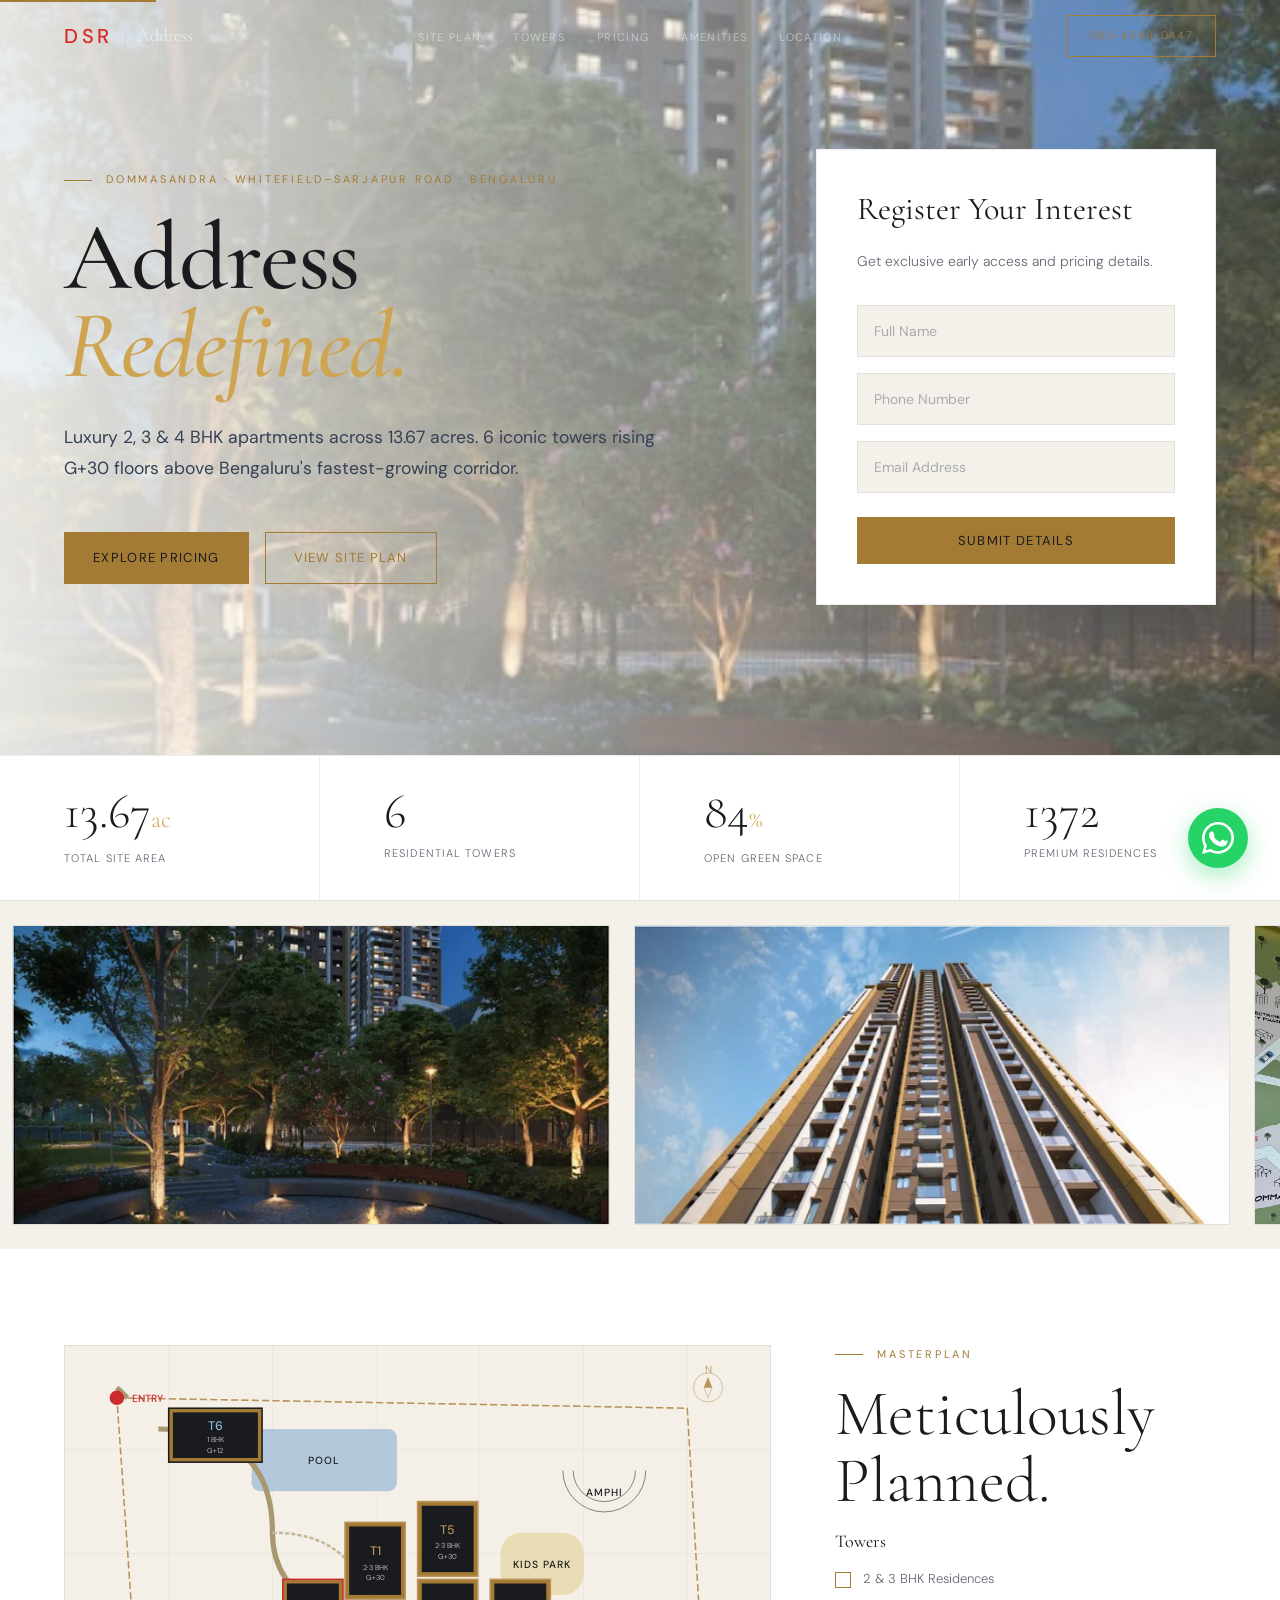
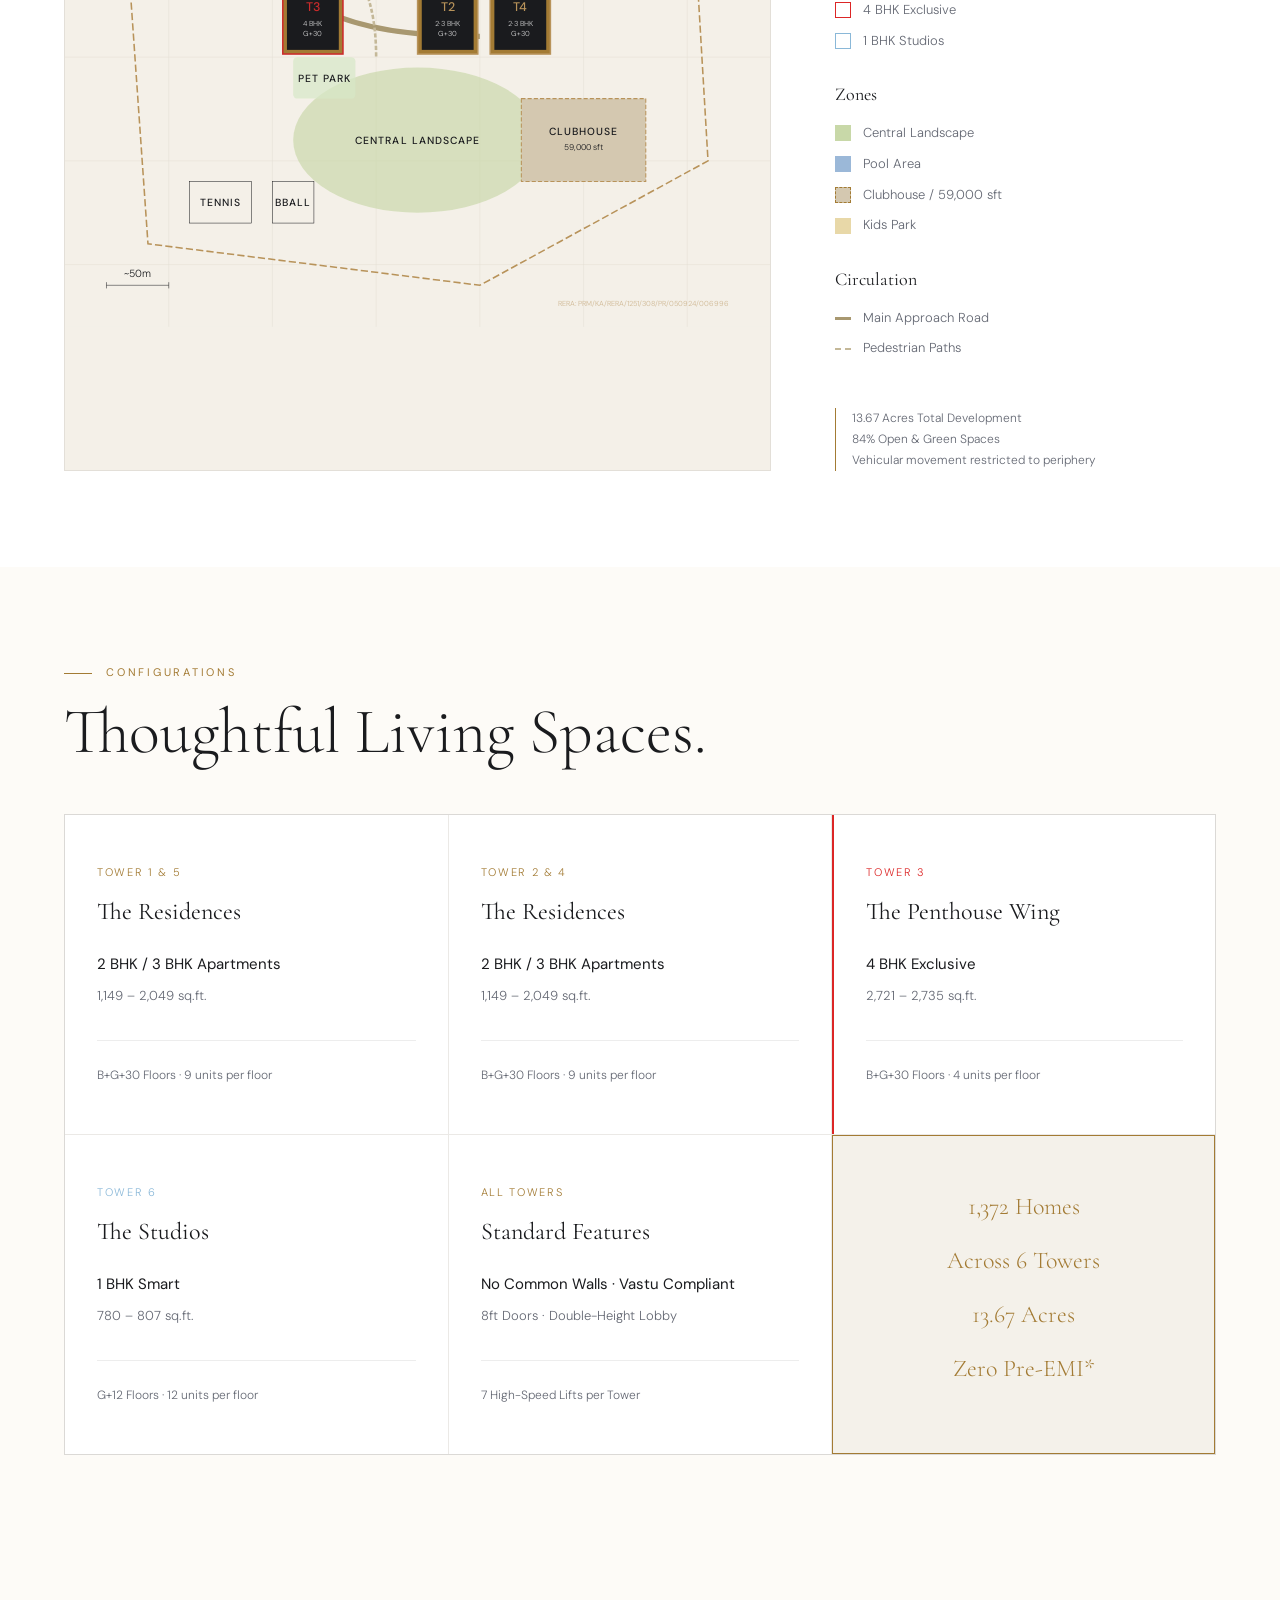
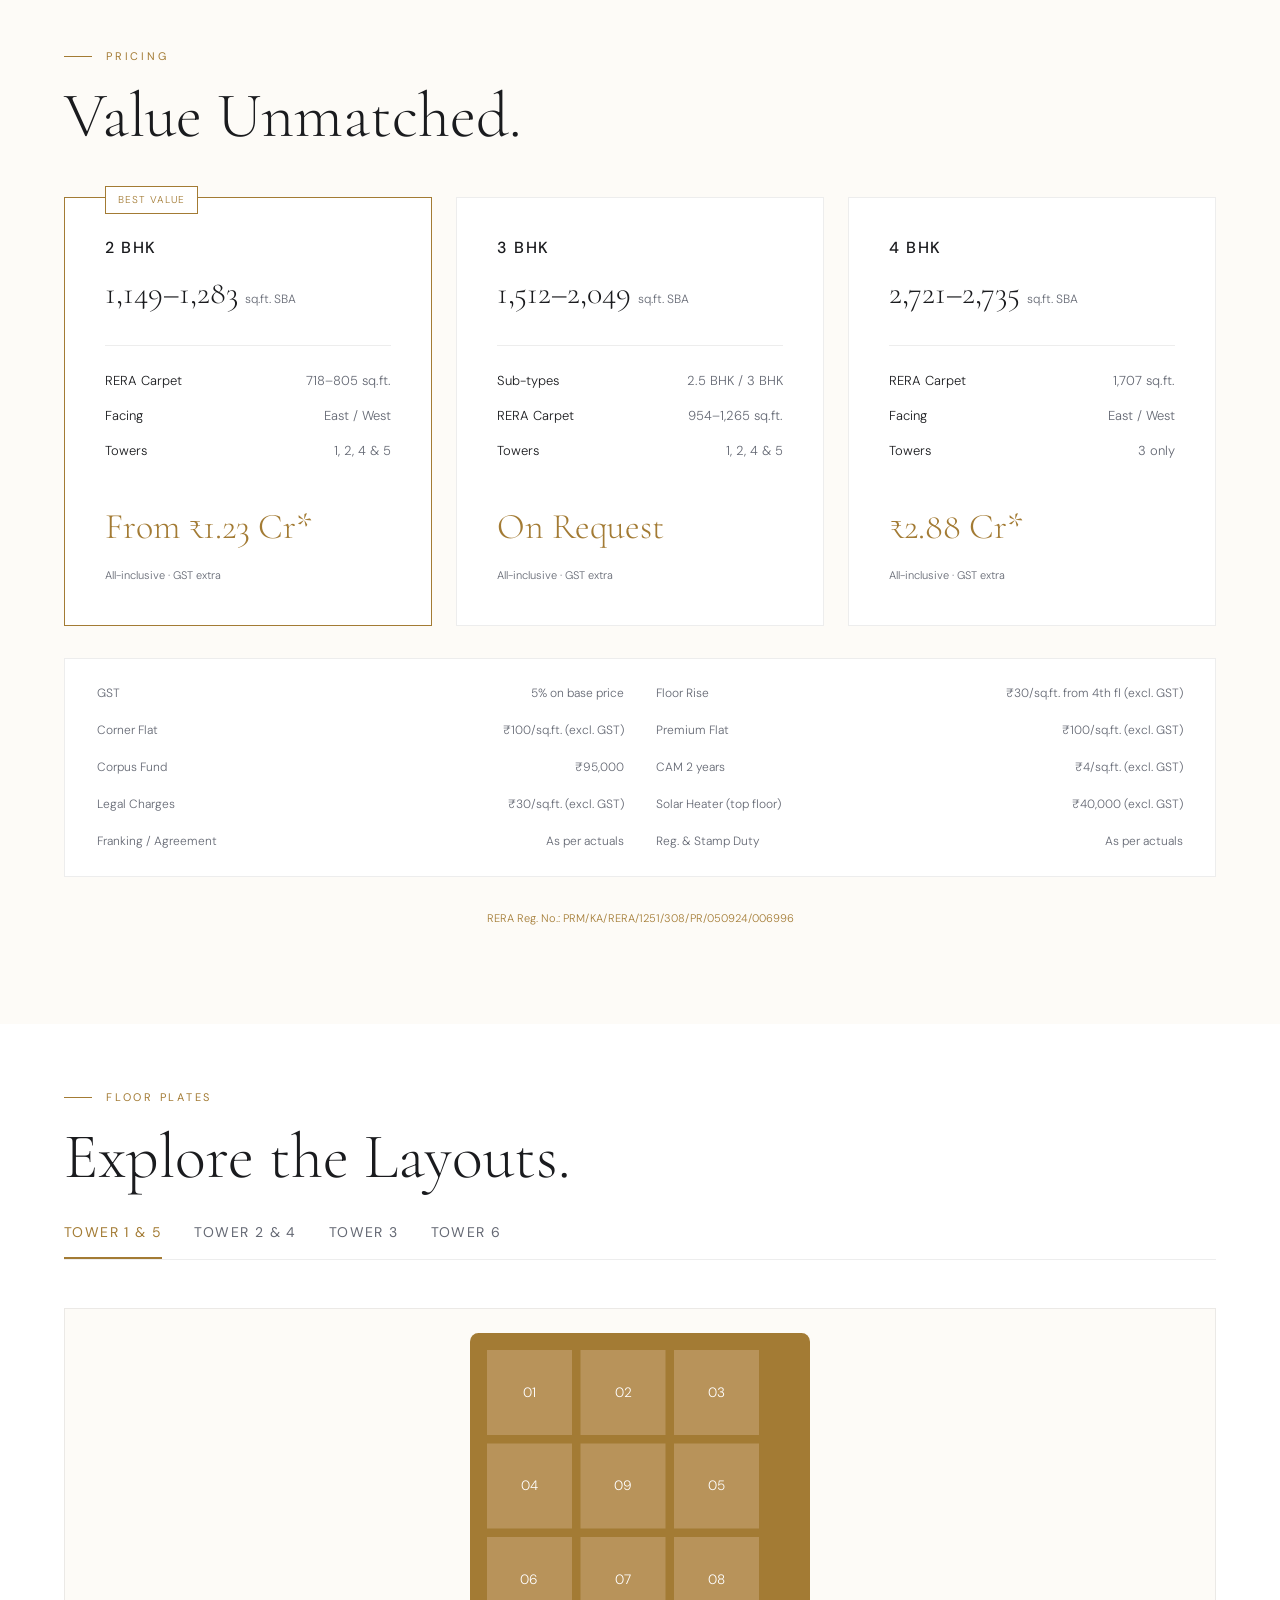
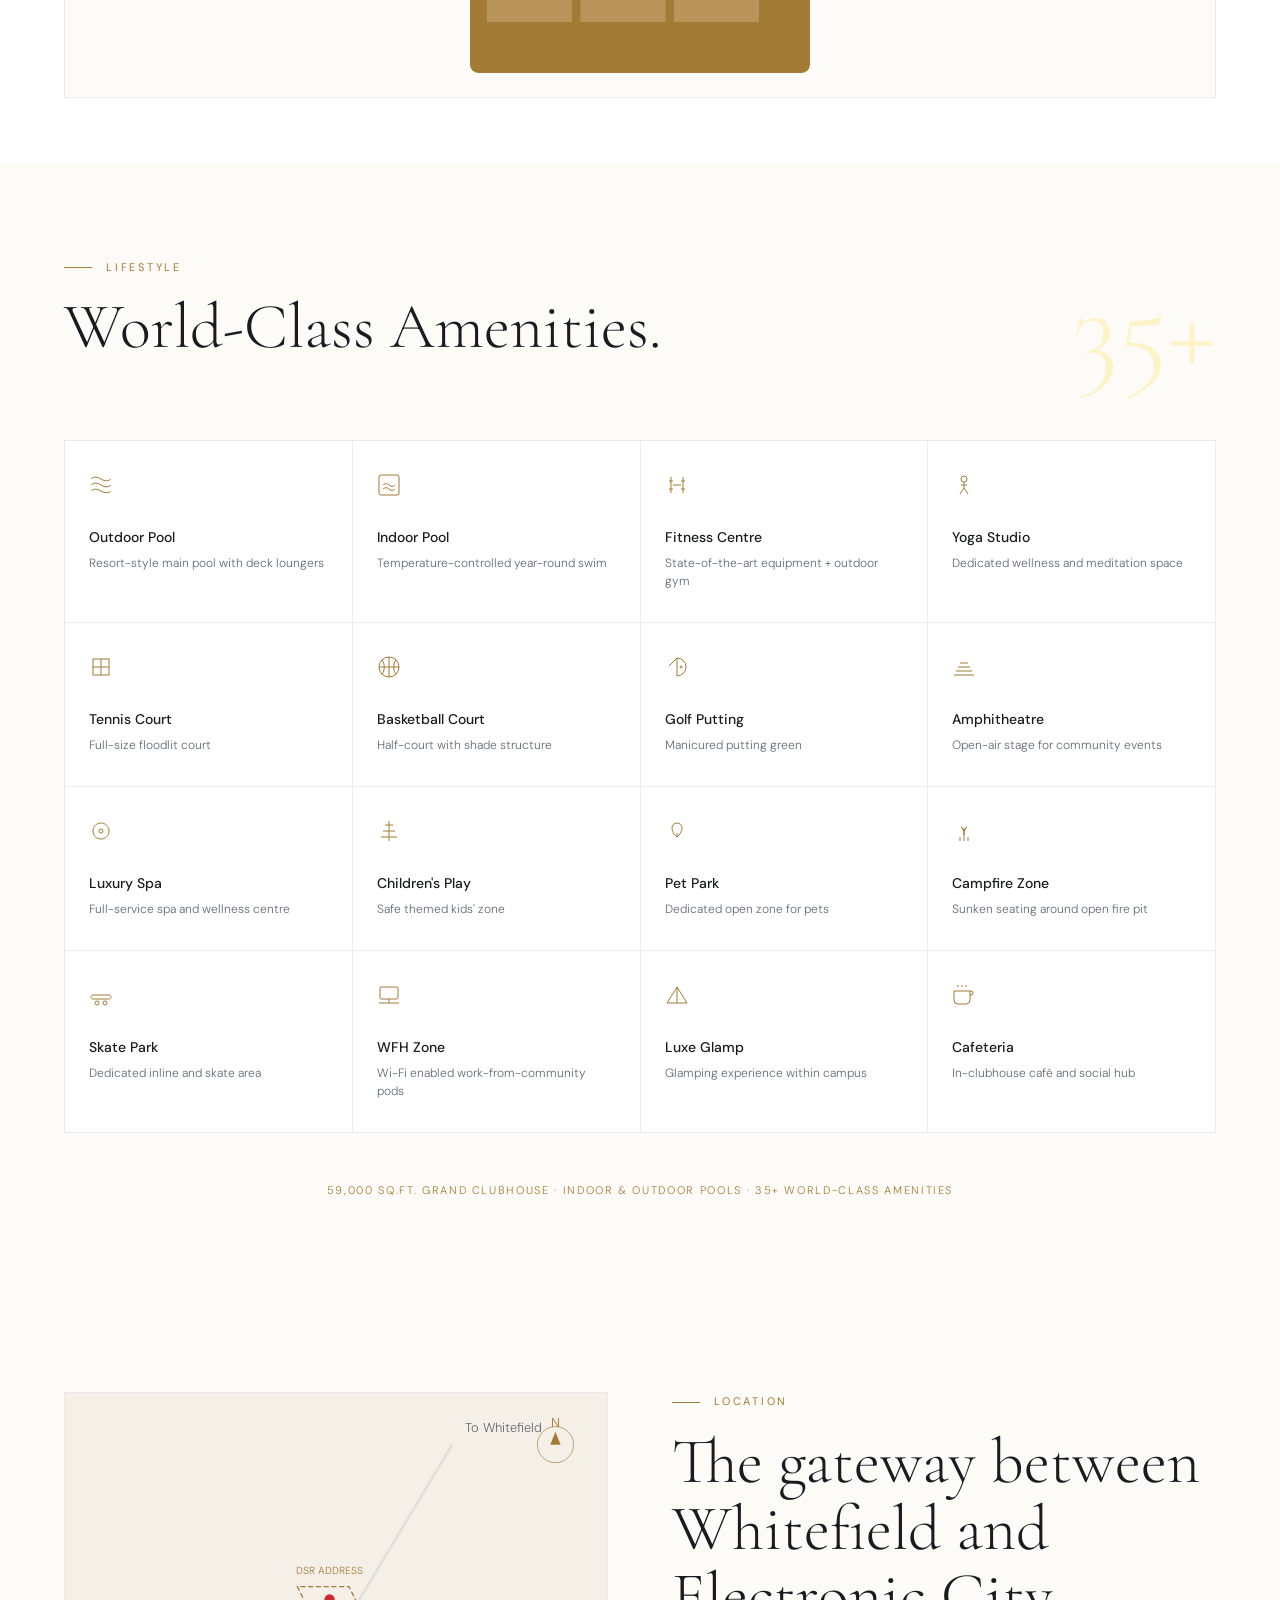
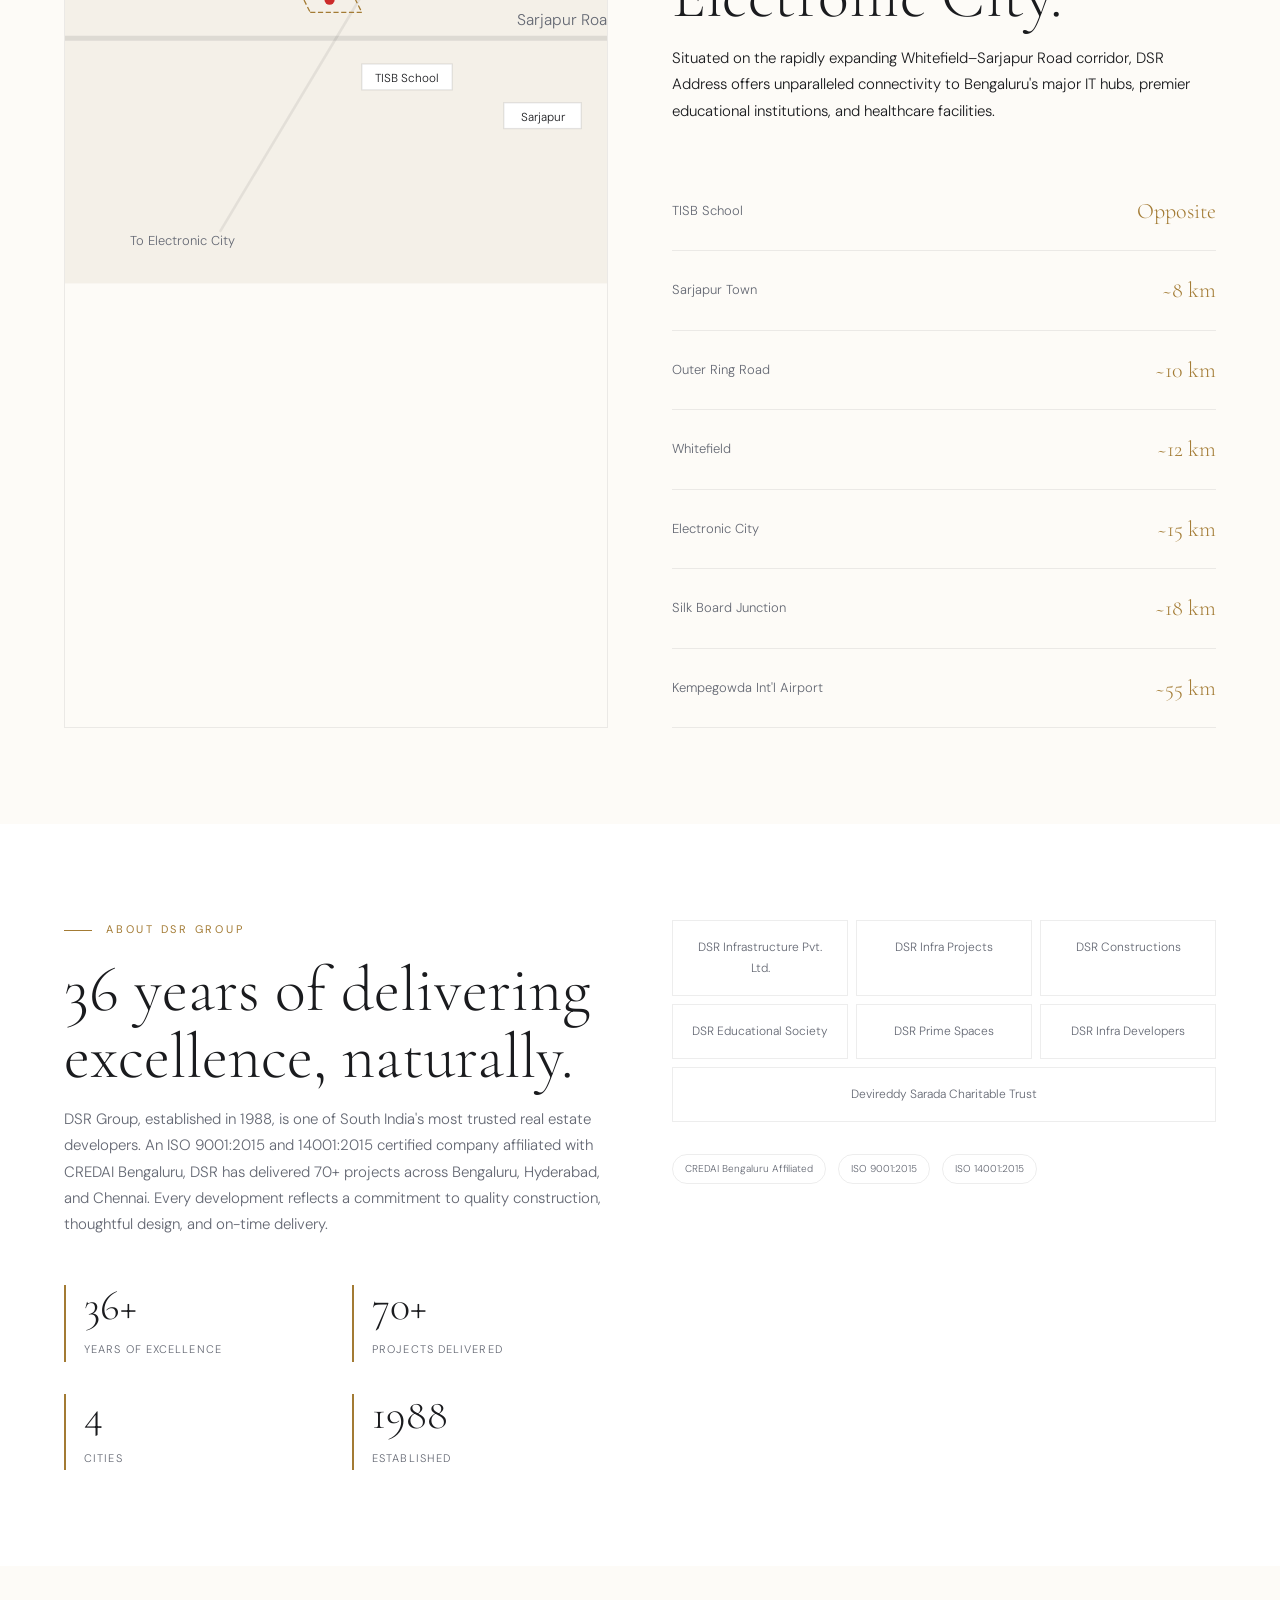
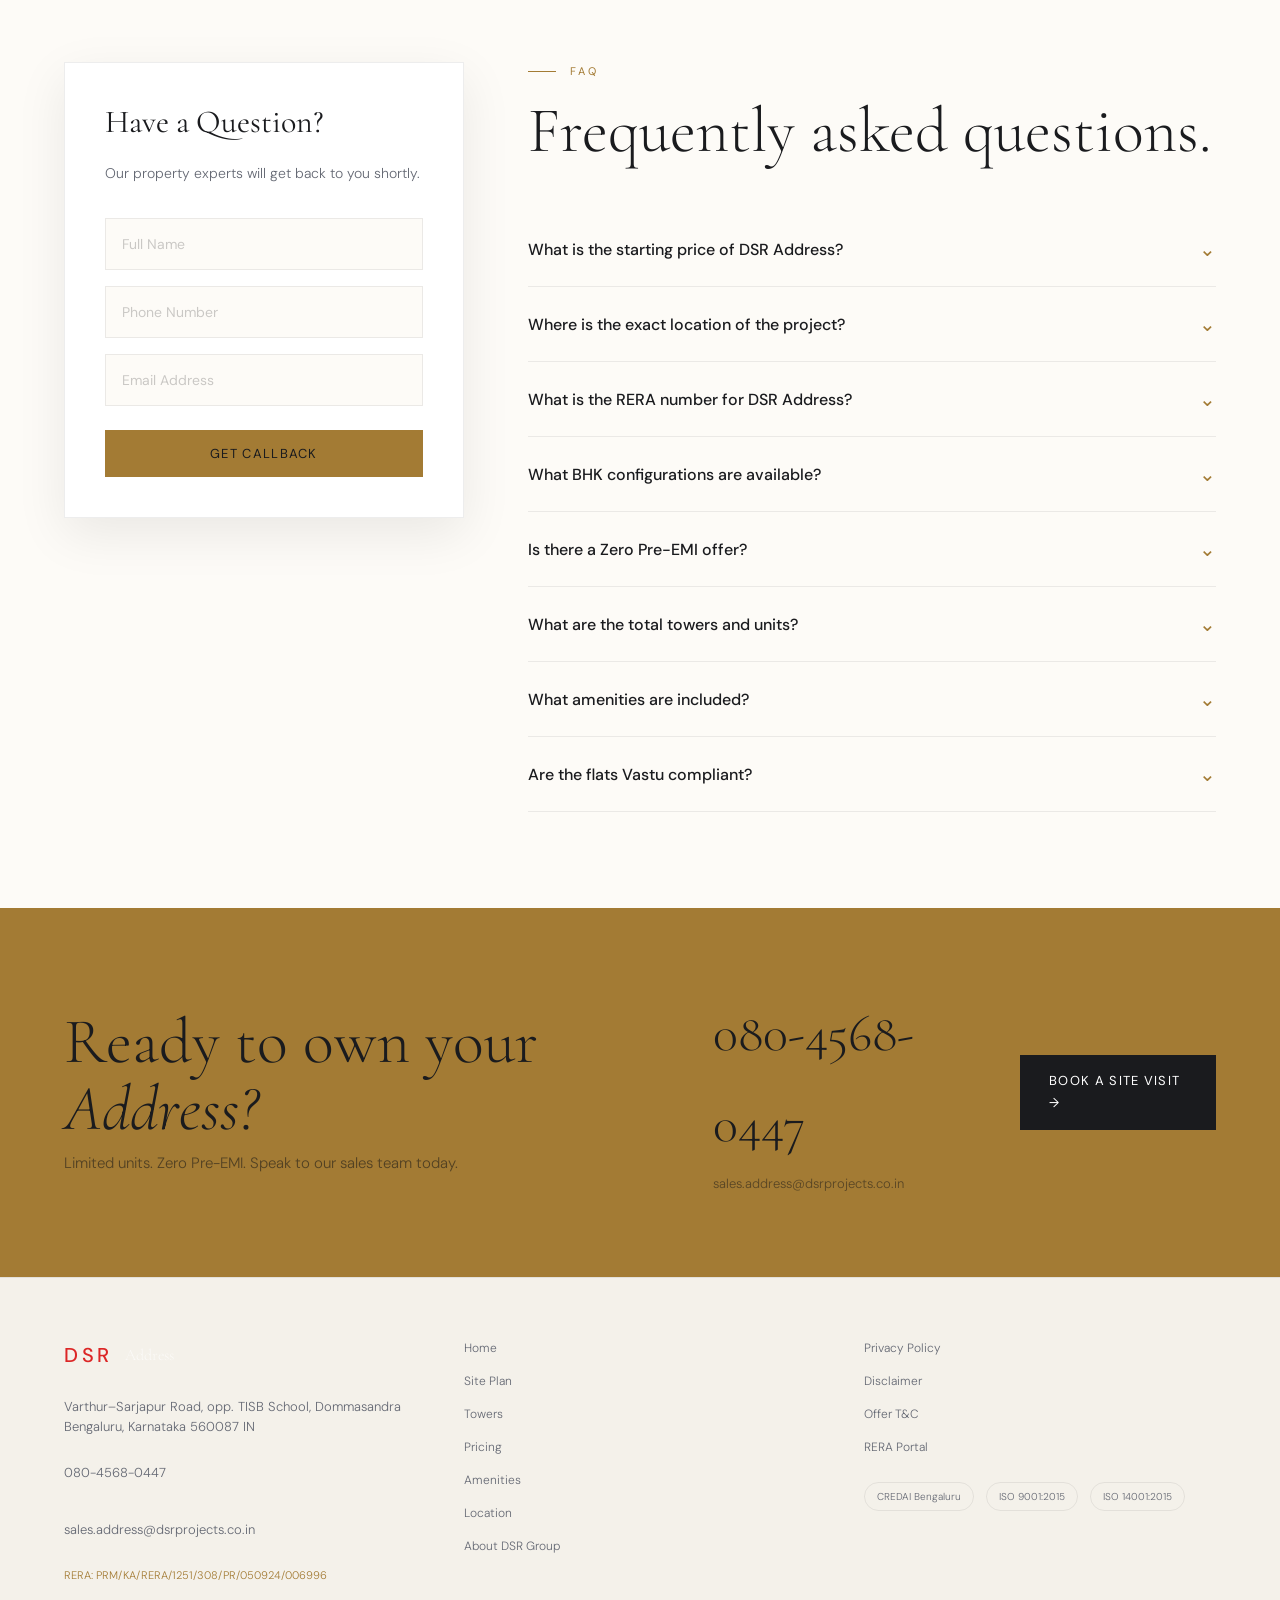
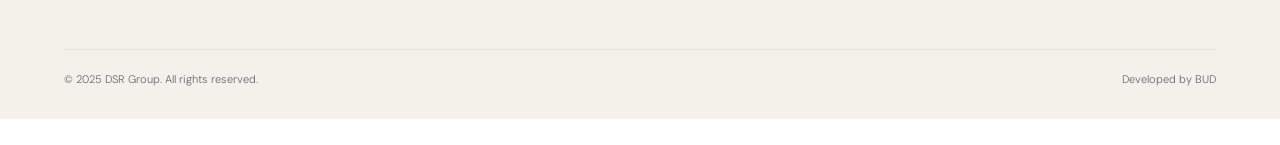
==== commit 5a7146b1: "Redesign DSR Address to light theme and improve hero contrast" ====
--- a/public_html/address/index.html
+++ b/public_html/address/index.html
@@ -239,29 +239,29 @@
             <text x="65" y="54" font-family="DM Sans" font-size="10" fill="#CC2B2B" font-weight="500">ENTRY</text>
 
             <ellipse cx="340" cy="380" rx="120" ry="70" fill="#C8D8A8" opacity="0.65"/>
-            <text x="340" y="384" font-family="DM Sans" font-size="10" fill="#3A3628" font-weight="500" text-anchor="middle" letter-spacing="0.1em">CENTRAL LANDSCAPE</text>
+            <text x="340" y="384" font-family="DM Sans" font-size="10" fill="#1A1B1E" font-weight="500" text-anchor="middle" letter-spacing="0.1em">CENTRAL LANDSCAPE</text>
 
             <rect x="180" y="80" width="140" height="60" rx="8" fill="#9BB8D8" opacity="0.7"/>
-            <text x="250" y="114" font-family="DM Sans" font-size="10" fill="#3A3628" font-weight="500" text-anchor="middle" letter-spacing="0.1em">POOL</text>
+            <text x="250" y="114" font-family="DM Sans" font-size="10" fill="#1A1B1E" font-weight="500" text-anchor="middle" letter-spacing="0.1em">POOL</text>
 
             <rect x="440" y="340" width="120" height="80" fill="#D4C8B0" stroke="#B8935A" stroke-dasharray="4 2"/>
-            <text x="500" y="375" font-family="DM Sans" font-size="10" fill="#3A3628" font-weight="500" text-anchor="middle" letter-spacing="0.1em">CLUBHOUSE</text>
-            <text x="500" y="390" font-family="DM Sans" font-size="8" fill="#3A3628" text-anchor="middle">59,000 sft</text>
-
-            <rect x="120" y="420" width="60" height="40" fill="none" stroke="#3A3628" stroke-width="0.5"/>
-            <text x="150" y="444" font-family="DM Sans" font-size="10" fill="#3A3628" font-weight="500" text-anchor="middle" letter-spacing="0.1em">TENNIS</text>
-
-            <rect x="200" y="420" width="40" height="40" fill="none" stroke="#3A3628" stroke-width="0.5"/>
-            <text x="220" y="444" font-family="DM Sans" font-size="10" fill="#3A3628" font-weight="500" text-anchor="middle" letter-spacing="0.1em">BBALL</text>
-
-            <path d="M480,120 A40,40 0 0,0 560,120 M490,120 A30,30 0 0,0 550,120" fill="none" stroke="#3A3628" stroke-width="0.5"/>
-            <text x="520" y="145" font-family="DM Sans" font-size="10" fill="#3A3628" font-weight="500" text-anchor="middle" letter-spacing="0.1em">AMPHI</text>
+            <text x="500" y="375" font-family="DM Sans" font-size="10" fill="#1A1B1E" font-weight="500" text-anchor="middle" letter-spacing="0.1em">CLUBHOUSE</text>
+            <text x="500" y="390" font-family="DM Sans" font-size="8" fill="#1A1B1E" text-anchor="middle">59,000 sft</text>
+
+            <rect x="120" y="420" width="60" height="40" fill="none" stroke="#1A1B1E" stroke-width="0.5"/>
+            <text x="150" y="444" font-family="DM Sans" font-size="10" fill="#1A1B1E" font-weight="500" text-anchor="middle" letter-spacing="0.1em">TENNIS</text>
+
+            <rect x="200" y="420" width="40" height="40" fill="none" stroke="#1A1B1E" stroke-width="0.5"/>
+            <text x="220" y="444" font-family="DM Sans" font-size="10" fill="#1A1B1E" font-weight="500" text-anchor="middle" letter-spacing="0.1em">BBALL</text>
+
+            <path d="M480,120 A40,40 0 0,0 560,120 M490,120 A30,30 0 0,0 550,120" fill="none" stroke="#1A1B1E" stroke-width="0.5"/>
+            <text x="520" y="145" font-family="DM Sans" font-size="10" fill="#1A1B1E" font-weight="500" text-anchor="middle" letter-spacing="0.1em">AMPHI</text>
 
             <rect x="420" y="180" width="80" height="60" rx="20" fill="#E8D8A8" opacity="0.8"/>
-            <text x="460" y="214" font-family="DM Sans" font-size="10" fill="#3A3628" font-weight="500" text-anchor="middle" letter-spacing="0.1em">KIDS PARK</text>
+            <text x="460" y="214" font-family="DM Sans" font-size="10" fill="#1A1B1E" font-weight="500" text-anchor="middle" letter-spacing="0.1em">KIDS PARK</text>
 
             <rect x="220" y="300" width="60" height="40" rx="4" fill="#D8E8C8" opacity="0.7"/>
-            <text x="250" y="324" font-family="DM Sans" font-size="10" fill="#3A3628" font-weight="500" text-anchor="middle" letter-spacing="0.1em">PET PARK</text>
+            <text x="250" y="324" font-family="DM Sans" font-size="10" fill="#1A1B1E" font-weight="500" text-anchor="middle" letter-spacing="0.1em">PET PARK</text>
 
             <path d="M90,80 Q200,80 200,180 T400,280" fill="none" stroke="#A89870" stroke-width="5"/>
             <path d="M200,180 Q300,180 300,300" fill="none" stroke="#C4B898" stroke-width="2.5" stroke-dasharray="4 2"/>
@@ -274,55 +274,55 @@
             </g>
 
             <g transform="translate(40, 520)">
-              <line x1="0" y1="0" x2="60" y2="0" stroke="#3A3628" stroke-width="0.5"/>
-              <line x1="0" y1="-3" x2="0" y2="3" stroke="#3A3628" stroke-width="0.5"/>
-              <line x1="60" y1="-3" x2="60" y2="3" stroke="#3A3628" stroke-width="0.5"/>
-              <text x="30" y="-8" font-family="DM Sans" font-size="10" fill="#3A3628" text-anchor="middle">~50m</text>
+              <line x1="0" y1="0" x2="60" y2="0" stroke="#1A1B1E" stroke-width="0.5"/>
+              <line x1="0" y1="-3" x2="0" y2="3" stroke="#1A1B1E" stroke-width="0.5"/>
+              <line x1="60" y1="-3" x2="60" y2="3" stroke="#1A1B1E" stroke-width="0.5"/>
+              <text x="30" y="-8" font-family="DM Sans" font-size="10" fill="#1A1B1E" text-anchor="middle">~50m</text>
             </g>
 
             <text x="640" y="540" font-family="DM Sans" font-size="7" fill="#B8935A" opacity="0.6" text-anchor="end">RERA: PRM/KA/RERA/1251/308/PR/050924/006996</text>
 
             <g class="tower-fp" data-tower="T1" data-type="2/3 BHK" data-size="1149–2049 sq.ft." data-floors="B+G+30" transform="translate(270, 170)">
-              <rect x="0" y="0" width="58" height="74" fill="#2A2720" stroke="#B8935A" stroke-width="1.5"/>
-              <rect x="4" y="4" width="50" height="66" fill="#3A3628"/>
+              <rect x="0" y="0" width="58" height="74" fill="#A37B34" stroke="#B8935A" stroke-width="1.5"/>
+              <rect x="4" y="4" width="50" height="66" fill="#1A1B1E"/>
               <text x="29" y="32" font-family="DM Sans" font-size="12" fill="#B8935A" font-weight="500" text-anchor="middle">T1</text>
-              <text x="29" y="46" font-family="DM Sans" font-size="7" fill="#FAF8F5" text-anchor="middle" opacity="0.8">2·3 BHK</text>
-              <text x="29" y="56" font-family="DM Sans" font-size="7" fill="#FAF8F5" text-anchor="middle" opacity="0.8">G+30</text>
+              <text x="29" y="46" font-family="DM Sans" font-size="7" fill="#fff" text-anchor="middle" opacity="0.8">2·3 BHK</text>
+              <text x="29" y="56" font-family="DM Sans" font-size="7" fill="#fff" text-anchor="middle" opacity="0.8">G+30</text>
             </g>
             <g class="tower-fp" data-tower="T2" data-type="2/3 BHK" data-size="1149–2049 sq.ft." data-floors="B+G+30" transform="translate(340, 225)">
-              <rect x="0" y="0" width="58" height="72" fill="#2A2720" stroke="#B8935A" stroke-width="1.5"/>
-              <rect x="4" y="4" width="50" height="64" fill="#3A3628"/>
+              <rect x="0" y="0" width="58" height="72" fill="#A37B34" stroke="#B8935A" stroke-width="1.5"/>
+              <rect x="4" y="4" width="50" height="64" fill="#1A1B1E"/>
               <text x="29" y="31" font-family="DM Sans" font-size="12" fill="#B8935A" font-weight="500" text-anchor="middle">T2</text>
-              <text x="29" y="45" font-family="DM Sans" font-size="7" fill="#FAF8F5" text-anchor="middle" opacity="0.8">2·3 BHK</text>
-              <text x="29" y="55" font-family="DM Sans" font-size="7" fill="#FAF8F5" text-anchor="middle" opacity="0.8">G+30</text>
+              <text x="29" y="45" font-family="DM Sans" font-size="7" fill="#fff" text-anchor="middle" opacity="0.8">2·3 BHK</text>
+              <text x="29" y="55" font-family="DM Sans" font-size="7" fill="#fff" text-anchor="middle" opacity="0.8">G+30</text>
             </g>
             <g class="tower-fp" data-tower="T3" data-type="4 BHK Exclusive" data-size="2721–2735 sq.ft." data-floors="B+G+30" transform="translate(210, 225)">
-              <rect x="0" y="0" width="58" height="72" fill="#2A2720" stroke="#CC2B2B" stroke-width="1.5"/>
-              <rect x="4" y="4" width="50" height="64" fill="#3A3628"/>
+              <rect x="0" y="0" width="58" height="72" fill="#A37B34" stroke="#CC2B2B" stroke-width="1.5"/>
+              <rect x="4" y="4" width="50" height="64" fill="#1A1B1E"/>
               <text x="29" y="31" font-family="DM Sans" font-size="12" fill="#CC2B2B" font-weight="500" text-anchor="middle">T3</text>
-              <text x="29" y="45" font-family="DM Sans" font-size="7" fill="#FAF8F5" text-anchor="middle" opacity="0.8">4 BHK</text>
-              <text x="29" y="55" font-family="DM Sans" font-size="7" fill="#FAF8F5" text-anchor="middle" opacity="0.8">G+30</text>
+              <text x="29" y="45" font-family="DM Sans" font-size="7" fill="#fff" text-anchor="middle" opacity="0.8">4 BHK</text>
+              <text x="29" y="55" font-family="DM Sans" font-size="7" fill="#fff" text-anchor="middle" opacity="0.8">G+30</text>
             </g>
             <g class="tower-fp" data-tower="T4" data-type="2/3 BHK" data-size="1149–2049 sq.ft." data-floors="B+G+30" transform="translate(410, 225)">
-              <rect x="0" y="0" width="58" height="72" fill="#2A2720" stroke="#B8935A" stroke-width="1.5"/>
-              <rect x="4" y="4" width="50" height="64" fill="#3A3628"/>
+              <rect x="0" y="0" width="58" height="72" fill="#A37B34" stroke="#B8935A" stroke-width="1.5"/>
+              <rect x="4" y="4" width="50" height="64" fill="#1A1B1E"/>
               <text x="29" y="31" font-family="DM Sans" font-size="12" fill="#B8935A" font-weight="500" text-anchor="middle">T4</text>
-              <text x="29" y="45" font-family="DM Sans" font-size="7" fill="#FAF8F5" text-anchor="middle" opacity="0.8">2·3 BHK</text>
-              <text x="29" y="55" font-family="DM Sans" font-size="7" fill="#FAF8F5" text-anchor="middle" opacity="0.8">G+30</text>
+              <text x="29" y="45" font-family="DM Sans" font-size="7" fill="#fff" text-anchor="middle" opacity="0.8">2·3 BHK</text>
+              <text x="29" y="55" font-family="DM Sans" font-size="7" fill="#fff" text-anchor="middle" opacity="0.8">G+30</text>
             </g>
             <g class="tower-fp" data-tower="T5" data-type="2/3 BHK" data-size="1149–2049 sq.ft." data-floors="B+G+30" transform="translate(340, 150)">
-              <rect x="0" y="0" width="58" height="72" fill="#2A2720" stroke="#B8935A" stroke-width="1.5"/>
-              <rect x="4" y="4" width="50" height="64" fill="#3A3628"/>
+              <rect x="0" y="0" width="58" height="72" fill="#A37B34" stroke="#B8935A" stroke-width="1.5"/>
+              <rect x="4" y="4" width="50" height="64" fill="#1A1B1E"/>
               <text x="29" y="31" font-family="DM Sans" font-size="12" fill="#B8935A" font-weight="500" text-anchor="middle">T5</text>
-              <text x="29" y="45" font-family="DM Sans" font-size="7" fill="#FAF8F5" text-anchor="middle" opacity="0.8">2·3 BHK</text>
-              <text x="29" y="55" font-family="DM Sans" font-size="7" fill="#FAF8F5" text-anchor="middle" opacity="0.8">G+30</text>
+              <text x="29" y="45" font-family="DM Sans" font-size="7" fill="#fff" text-anchor="middle" opacity="0.8">2·3 BHK</text>
+              <text x="29" y="55" font-family="DM Sans" font-size="7" fill="#fff" text-anchor="middle" opacity="0.8">G+30</text>
             </g>
             <g class="tower-fp" data-tower="T6" data-type="1 BHK Smart" data-size="780–807 sq.ft." data-floors="G+12" transform="translate(100, 60)">
-              <rect x="0" y="0" width="90" height="52" fill="#2A2720" stroke="#8AB8D8" stroke-width="1.5"/>
-              <rect x="4" y="4" width="82" height="44" fill="#3A3628"/>
+              <rect x="0" y="0" width="90" height="52" fill="#A37B34" stroke="#1A1B1E" stroke-width="1.5"/>
+              <rect x="4" y="4" width="82" height="44" fill="#1A1B1E"/>
               <text x="45" y="21" font-family="DM Sans" font-size="12" fill="#8AB8D8" font-weight="500" text-anchor="middle">T6</text>
-              <text x="45" y="33" font-family="DM Sans" font-size="7" fill="#FAF8F5" text-anchor="middle" opacity="0.8">1 BHK</text>
-              <text x="45" y="43" font-family="DM Sans" font-size="7" fill="#FAF8F5" text-anchor="middle" opacity="0.8">G+12</text>
+              <text x="45" y="33" font-family="DM Sans" font-size="7" fill="#fff" text-anchor="middle" opacity="0.8">1 BHK</text>
+              <text x="45" y="43" font-family="DM Sans" font-size="7" fill="#fff" text-anchor="middle" opacity="0.8">G+12</text>
             </g>
           </svg>
         </div>
@@ -475,7 +475,7 @@
             <svg viewBox="0 0 400 400" width="100%" max-width="400" role="img">
               <title>Tower 1 &amp; 5 Floor Plate</title>
               <desc>Schematic showing 9 units per floor.</desc>
-              <rect width="400" height="400" fill="#2A2720" rx="10"/>
+              <rect width="400" height="400" fill="#A37B34" rx="10"/>
               <!-- Unit mockups -->
               <g class="fp-unit" data-unit="01" data-type="3BHK" data-sba="2047" data-carpet="1265" data-facing="East" transform="translate(20,20)">
                 <rect width="100" height="100" fill="#B8935A"/>
@@ -522,7 +522,7 @@
             <svg viewBox="0 0 400 400" width="100%" max-width="400" role="img">
               <title>Tower 2 &amp; 4 Floor Plate</title>
               <desc>Schematic showing 9 units per floor.</desc>
-              <rect width="400" height="400" fill="#2A2720" rx="10"/>
+              <rect width="400" height="400" fill="#A37B34" rx="10"/>
               <!-- Similar to above -->
               <g class="fp-unit" data-unit="01" data-type="3BHK" data-sba="2048" data-carpet="1265" data-facing="East" transform="translate(20,20)"><rect width="100" height="100" fill="#B8935A"/><text x="50" y="55" font-family="DM Sans" font-size="16" fill="#fff" text-anchor="middle">01</text></g>
               <g class="fp-unit" data-unit="02" data-type="3BHK" data-sba="2047" data-carpet="1265" data-facing="East" transform="translate(130,20)"><rect width="100" height="100" fill="#B8935A"/><text x="50" y="55" font-family="DM Sans" font-size="16" fill="#fff" text-anchor="middle">02</text></g>
@@ -542,7 +542,7 @@
             <svg viewBox="0 0 400 400" width="100%" max-width="400" role="img">
               <title>Tower 3 Floor Plate</title>
               <desc>Schematic showing 4 units per floor.</desc>
-              <rect width="400" height="400" fill="#2A2720" rx="10"/>
+              <rect width="400" height="400" fill="#A37B34" rx="10"/>
               <g class="fp-unit" data-unit="01" data-type="4BHK" data-sba="2731" data-carpet="1707" data-facing="East" transform="translate(20,20)"><rect width="170" height="170" fill="#CC2B2B"/><text x="85" y="90" font-family="DM Sans" font-size="24" fill="#fff" text-anchor="middle">01</text></g>
               <g class="fp-unit" data-unit="02" data-type="4BHK" data-sba="2733" data-carpet="1707" data-facing="East" transform="translate(210,20)"><rect width="170" height="170" fill="#CC2B2B"/><text x="85" y="90" font-family="DM Sans" font-size="24" fill="#fff" text-anchor="middle">02</text></g>
               <g class="fp-unit" data-unit="03" data-type="4BHK" data-sba="2735" data-carpet="1707" data-facing="West" transform="translate(20,210)"><rect width="170" height="170" fill="#CC2B2B"/><text x="85" y="90" font-family="DM Sans" font-size="24" fill="#fff" text-anchor="middle">03</text></g>
@@ -556,7 +556,7 @@
             <svg viewBox="0 0 400 400" width="100%" max-width="400" role="img">
               <title>Tower 6 Floor Plate</title>
               <desc>Schematic showing 12 units per floor.</desc>
-              <rect width="400" height="400" fill="#2A2720" rx="10"/>
+              <rect width="400" height="400" fill="#A37B34" rx="10"/>
               <g class="fp-unit" data-unit="01" data-type="1BHK" data-sba="787" data-carpet="480" data-facing="East" transform="translate(20,20)"><rect width="80" height="80" fill="#8AB8D8"/><text x="40" y="45" font-family="DM Sans" font-size="14" fill="#fff" text-anchor="middle">01</text></g>
               <g class="fp-unit" data-unit="02" data-type="1BHK" data-sba="780" data-carpet="480" data-facing="East" transform="translate(110,20)"><rect width="80" height="80" fill="#8AB8D8"/><text x="40" y="45" font-family="DM Sans" font-size="14" fill="#fff" text-anchor="middle">02</text></g>
               <g class="fp-unit" data-unit="03" data-type="1BHK" data-sba="780" data-carpet="480" data-facing="East" transform="translate(200,20)"><rect width="80" height="80" fill="#8AB8D8"/><text x="40" y="45" font-family="DM Sans" font-size="14" fill="#fff" text-anchor="middle">03</text></g>
@@ -676,32 +676,32 @@
           <svg viewBox="0 0 420 380" width="100%" role="img">
             <title>Location Map</title>
             <desc>Schematic map showing DSR Address on Sarjapur Road.</desc>
-            <rect width="420" height="380" fill="#1C1A17"/>
-            <path d="M0 190h420" stroke="rgba(255,255,255,0.2)" stroke-width="4"/>
-            <text x="350" y="180" font-family="DM Sans" font-size="12" fill="rgba(255,255,255,0.5)">Sarjapur Road</text>
+            <rect width="420" height="380" fill="#F4F0E8"/>
+            <path d="M0 190h420" stroke="rgba(26,27,30,0.1)" stroke-width="4"/>
+            <text x="350" y="180" font-family="DM Sans" font-size="12" fill="#646873">Sarjapur Road</text>
             
-            <path d="M210 190L300 40" stroke="rgba(255,255,255,0.15)" stroke-width="2"/>
-            <text x="310" y="30" font-family="DM Sans" font-size="10" fill="rgba(255,255,255,0.5)">To Whitefield</text>
+            <path d="M210 190L300 40" stroke="rgba(26,27,30,0.08)" stroke-width="2"/>
+            <text x="310" y="30" font-family="DM Sans" font-size="10" fill="#646873">To Whitefield</text>
             
-            <path d="M210 190L120 340" stroke="rgba(255,255,255,0.15)" stroke-width="2"/>
-            <text x="50" y="350" font-family="DM Sans" font-size="10" fill="rgba(255,255,255,0.5)">To Electronic City</text>
-
-            <polygon points="190,170 230,170 220,150 180,150" stroke="#B8935A" stroke-dasharray="4 2" fill="none"/>
-            <text x="205" y="140" font-family="DM Sans" font-size="8" fill="#B8935A" text-anchor="middle">DSR ADDRESS</text>
+            <path d="M210 190L120 340" stroke="rgba(26,27,30,0.08)" stroke-width="2"/>
+            <text x="50" y="350" font-family="DM Sans" font-size="10" fill="#646873">To Electronic City</text>
+
+            <polygon points="190,170 230,170 220,150 180,150" stroke="#A37B34" stroke-dasharray="4 2" fill="none"/>
+            <text x="205" y="140" font-family="DM Sans" font-size="8" fill="#A37B34" text-anchor="middle">DSR ADDRESS</text>
             <circle cx="205" cy="160" r="4" fill="#CC2B2B"/>
             
             <!-- Landmarks -->
-            <rect x="230" y="210" width="70" height="20" fill="#2A2720" stroke="rgba(255,255,255,0.1)"/>
-            <text x="265" y="224" font-family="DM Sans" font-size="9" fill="#FAF8F5" text-anchor="middle">TISB School</text>
-
-            <rect x="340" y="240" width="60" height="20" fill="#2A2720" stroke="rgba(255,255,255,0.1)"/>
-            <text x="370" y="254" font-family="DM Sans" font-size="9" fill="#FAF8F5" text-anchor="middle">Sarjapur</text>
+            <rect x="230" y="210" width="70" height="20" fill="#fff" stroke="rgba(26,27,30,0.1)"/>
+            <text x="265" y="224" font-family="DM Sans" font-size="9" fill="#1A1B1E" text-anchor="middle">TISB School</text>
+
+            <rect x="340" y="240" width="60" height="20" fill="#fff" stroke="rgba(26,27,30,0.1)"/>
+            <text x="370" y="254" font-family="DM Sans" font-size="9" fill="#1A1B1E" text-anchor="middle">Sarjapur</text>
             
             <!-- Compass -->
             <g transform="translate(380,40)">
-              <circle cx="0" cy="0" r="14" fill="none" stroke="#B8935A" stroke-width="0.5"/>
-              <path d="M-4,0 L0,-10 L4,0 Z" fill="#B8935A"/>
-              <text x="0" y="-14" font-family="DM Sans" font-size="10" fill="#B8935A" text-anchor="middle">N</text>
+              <circle cx="0" cy="0" r="14" fill="none" stroke="#A37B34" stroke-width="0.5"/>
+              <path d="M-4,0 L0,-10 L4,0 Z" fill="#A37B34"/>
+              <text x="0" y="-14" font-family="DM Sans" font-size="10" fill="#A37B34" text-anchor="middle">N</text>
             </g>
           </svg>
         </div>
--- a/public_html/address/styles.css
+++ b/public_html/address/styles.css
@@ -1,17 +1,21 @@
 :root {
-  --charcoal: #0f172a;
-  --charcoal-mid: #1e293b;
-  --charcoal-light: #334155;
-  --cream: #f8fafc;
+  --charcoal: #1A1B1E;
+  --charcoal-mid: #334155;
+  --charcoal-light: #64748b;
+  --cream: #FDFBF7;
   --warm-white: #ffffff;
-  --gold: #d97706;
-  --gold-light: #fbbf24;
+  --bg-base: #FDFBF7;
+  --bg-alt: #F4F1EA;
+  --gold: #A37B34;
+  --gold-light: #CFA451;
   --gold-pale: #fef3c7;
   --dsr-red: #dc2626;
-  --muted: #64748b;
-  --border-light: rgba(15, 23, 42, 0.10);
-  --border-dark: rgba(255, 255, 255, 0.08);
-  --transition: 0.25s ease;
+  --muted: #646873;
+  --border-light: rgba(26, 27, 30, 0.08);
+  --border-dark: rgba(26, 27, 30, 0.04);
+  --transition: 0.4s cubic-bezier(0.16, 1, 0.3, 1);
+  --glass-bg: rgba(255, 255, 255, 0.9);
+  --glass-blur: blur(20px);
 }
 
 /* Base Styles */
@@ -197,7 +201,19 @@
 }
 
 #site-header.scrolled {
-  background: var(--charcoal);
+  background: var(--glass-bg);
+  backdrop-filter: var(--glass-blur);
+  -webkit-backdrop-filter: var(--glass-blur);
+  border-bottom: 1px solid var(--border-light);
+}
+
+#site-header.scrolled .logo-project,
+#site-header.scrolled .nav-links a {
+  color: var(--charcoal);
+}
+
+#site-header.scrolled .logo-sep {
+  background: var(--border-light);
 }
 
 #site-header nav {
@@ -284,7 +300,7 @@
 /* HERO */
 #hero {
   height: 100vh;
-  background: var(--charcoal);
+  background: var(--bg-base);
   padding: 0;
   display: flex;
   flex-direction: column;
@@ -302,7 +318,7 @@
   content: '';
   position: absolute;
   top: 0; left: 0; width: 100%; height: 100%;
-  background: rgba(28, 26, 23, 0.7); /* Dark overlay to keep text legible */
+  background: linear-gradient(90deg, rgba(253, 251, 247, 0.9) 0%, rgba(253, 251, 247, 0.5) 50%, rgba(253, 251, 247, 0.2) 100%);
 }
 
 .hero-slide {
@@ -342,9 +358,11 @@
 }
 
 .hero-inner h1 {
-  color: var(--warm-white);
+  color: var(--charcoal);
   margin-top: 24px;
   margin-bottom: 32px;
+  font-weight: 500;
+  letter-spacing: -0.01em;
 }
 
 .hero-inner h1 em {
@@ -353,9 +371,10 @@
 }
 
 .hero-sub {
-  color: rgba(255, 255, 255, 0.6);
+  color: var(--charcoal-mid);
   max-width: 600px;
-  font-size: 18px;
+  font-size: 1.1rem;
+  font-weight: 400;
   margin-bottom: 48px;
 }
 
@@ -367,15 +386,15 @@
 .hero-stats {
   display: grid;
   grid-template-columns: repeat(4, 1fr);
-  border-top: 0.5px solid var(--border-dark);
-  background: var(--charcoal);
+  border-top: 1px solid var(--border-light);
+  background: var(--warm-white);
   position: relative;
   z-index: 2;
 }
 
 .stat-item {
   padding: 32px 64px;
-  border-right: 0.5px solid var(--border-dark);
+  border-right: 1px solid var(--border-light);
   display: flex;
   flex-direction: column;
 }
@@ -387,7 +406,7 @@
 .stat-num {
   font-family: 'Cormorant Garamond', serif;
   font-size: 48px;
-  color: var(--gold-light);
+  color: var(--charcoal);
   line-height: 1;
 }
 
@@ -402,7 +421,7 @@
   font-size: 11px;
   text-transform: uppercase;
   letter-spacing: 0.1em;
-  color: rgba(255, 255, 255, 0.4);
+  color: var(--muted);
   margin-top: 8px;
 }
 
@@ -421,9 +440,9 @@
 .scrolling-gallery-section {
   width: 100%;
   overflow: hidden;
-  background: var(--charcoal);
+  background: var(--bg-alt);
   padding: 24px 0;
-  border-top: 0.5px solid var(--border-dark);
+  border-top: 1px solid var(--border-light);
 }
 
 .scrolling-track {
@@ -443,7 +462,7 @@
   height: 300px;
   width: auto;
   object-fit: cover;
-  border: 0.5px solid var(--border-dark);
+  border: 1px solid var(--border-light);
 }
 
 @keyframes scrollMarquee {
@@ -523,25 +542,25 @@
 
 /* TOWERS */
 #towers {
-  background: var(--charcoal);
-  color: var(--warm-white);
+  background: var(--bg-base);
+  color: var(--charcoal);
 }
 
 #towers h2, #towers h3 {
-  color: var(--warm-white);
+  color: var(--charcoal);
 }
 
 .towers-grid {
   display: grid;
   grid-template-columns: repeat(3, 1fr);
   gap: 1px;
-  background: rgba(255, 255, 255, 0.07);
-  border: 0.5px solid rgba(255, 255, 255, 0.07);
+  background: var(--border-light);
+  border: 1px solid var(--border-light);
   margin-top: 48px;
 }
 
 .tower-card {
-  background: var(--charcoal);
+  background: var(--warm-white);
   padding: 48px 32px;
   display: flex;
   flex-direction: column;
@@ -562,12 +581,12 @@
 
 .tower-type {
   font-weight: 400;
-  color: rgba(255, 255, 255, 0.8);
+  color: var(--charcoal);
   margin-bottom: 8px;
 }
 
 .tower-size {
-  color: rgba(255, 255, 255, 0.5);
+  color: var(--muted);
   font-size: 13px;
   margin-bottom: 32px;
 }
@@ -575,9 +594,9 @@
 .tower-footer {
   margin-top: auto;
   font-size: 12px;
-  color: rgba(255, 255, 255, 0.4);
+  color: var(--muted);
   padding-top: 24px;
-  border-top: 0.5px solid rgba(255, 255, 255, 0.08);
+  border-top: 1px solid var(--border-light);
 }
 
 .tower-card--exclusive {
@@ -589,8 +608,8 @@
 }
 
 .tower-card--gold {
-  background: rgba(184, 147, 90, 0.06);
-  border: 0.5px solid var(--gold);
+  background: var(--bg-alt);
+  border: 1px solid var(--gold);
   justify-content: center;
   align-items: center;
   text-align: center;
@@ -844,12 +863,12 @@
 
 /* LOCATION */
 #location {
-  background: var(--charcoal);
-  color: var(--warm-white);
+  background: var(--bg-base);
+  color: var(--charcoal);
 }
 
 #location h2, #location h3 {
-  color: var(--warm-white);
+  color: var(--charcoal);
 }
 
 .location-container {
@@ -859,7 +878,7 @@
 
 .location-map {
   width: 50%;
-  border: 0.5px solid var(--border-dark);
+  border: 1px solid var(--border-light);
 }
 
 .location-content {
@@ -873,7 +892,7 @@
 }
 
 .location-table tr {
-  border-bottom: 0.5px solid rgba(255, 255, 255, 0.06);
+  border-bottom: 1px solid var(--border-light);
 }
 
 .location-table td {
@@ -882,7 +901,7 @@
 
 .location-landmark {
   font-size: 13px;
-  color: rgba(255, 255, 255, 0.5);
+  color: var(--muted);
 }
 
 .location-distance {
@@ -993,10 +1012,9 @@
 
 /* LEAD FORM STYLING */
 .lead-form {
-  background: rgba(255, 255, 255, 0.05);
-  backdrop-filter: blur(10px);
-  -webkit-backdrop-filter: blur(10px);
-  border: 1px solid var(--border-dark);
+  background: var(--warm-white);
+  border: 1px solid var(--border-light);
+  box-shadow: 0 16px 48px rgba(0,0,0,0.08) !important;
   padding: 40px;
   display: flex;
   flex-direction: column;
@@ -1004,14 +1022,14 @@
 }
 
 .lead-form h3 {
-  color: var(--warm-white);
+  color: var(--charcoal);
   font-family: 'Cormorant Garamond', serif;
   font-size: 32px;
   margin-bottom: 4px;
 }
 
 .lead-form p {
-  color: rgba(255, 255, 255, 0.6);
+  color: var(--muted);
   font-size: 14px;
   margin-bottom: 16px;
 }
@@ -1019,9 +1037,9 @@
 .lead-form input {
   width: 100%;
   padding: 16px;
-  background: rgba(255, 255, 255, 0.03);
-  border: 1px solid var(--border-dark);
-  color: var(--warm-white);
+  background: var(--bg-alt);
+  border: 1px solid var(--border-light);
+  color: var(--charcoal);
   font-family: inherit;
   font-size: 14px;
   transition: var(--transition);
@@ -1034,7 +1052,8 @@
 }
 
 .lead-form input::placeholder {
-  color: rgba(255, 255, 255, 0.3);
+  color: var(--muted);
+  opacity: 0.5;
 }
 
 .lead-form button {
@@ -1141,9 +1160,10 @@
 
 /* FOOTER */
 footer {
-  background: var(--charcoal);
-  color: var(--warm-white);
+  background: var(--bg-alt);
+  color: var(--charcoal);
   padding: 60px 64px 30px;
+  border-top: 1px solid var(--border-light);
 }
 
 .footer-grid {
@@ -1167,14 +1187,14 @@
 footer address {
   font-style: normal;
   font-size: 13px;
-  color: rgba(255, 255, 255, 0.5);
+  color: var(--muted);
   margin-bottom: 24px;
   line-height: 1.6;
 }
 
 footer a {
   display: block;
-  color: rgba(255, 255, 255, 0.5);
+  color: var(--muted);
   margin-bottom: 8px;
   font-size: 13px;
 }
@@ -1191,17 +1211,17 @@
 
 .footer-nav a {
   font-size: 12px;
-  color: rgba(255, 255, 255, 0.35);
+  color: var(--muted);
   margin-bottom: 12px;
 }
 
 .footer-bottom {
-  border-top: 0.5px solid rgba(255, 255, 255, 0.06);
+  border-top: 1px solid var(--border-light);
   padding-top: 20px;
   display: flex;
   justify-content: space-between;
   font-size: 11px;
-  color: rgba(255, 255, 255, 0.2);
+  color: var(--muted);
 }
 
 /* TOOLTIP */
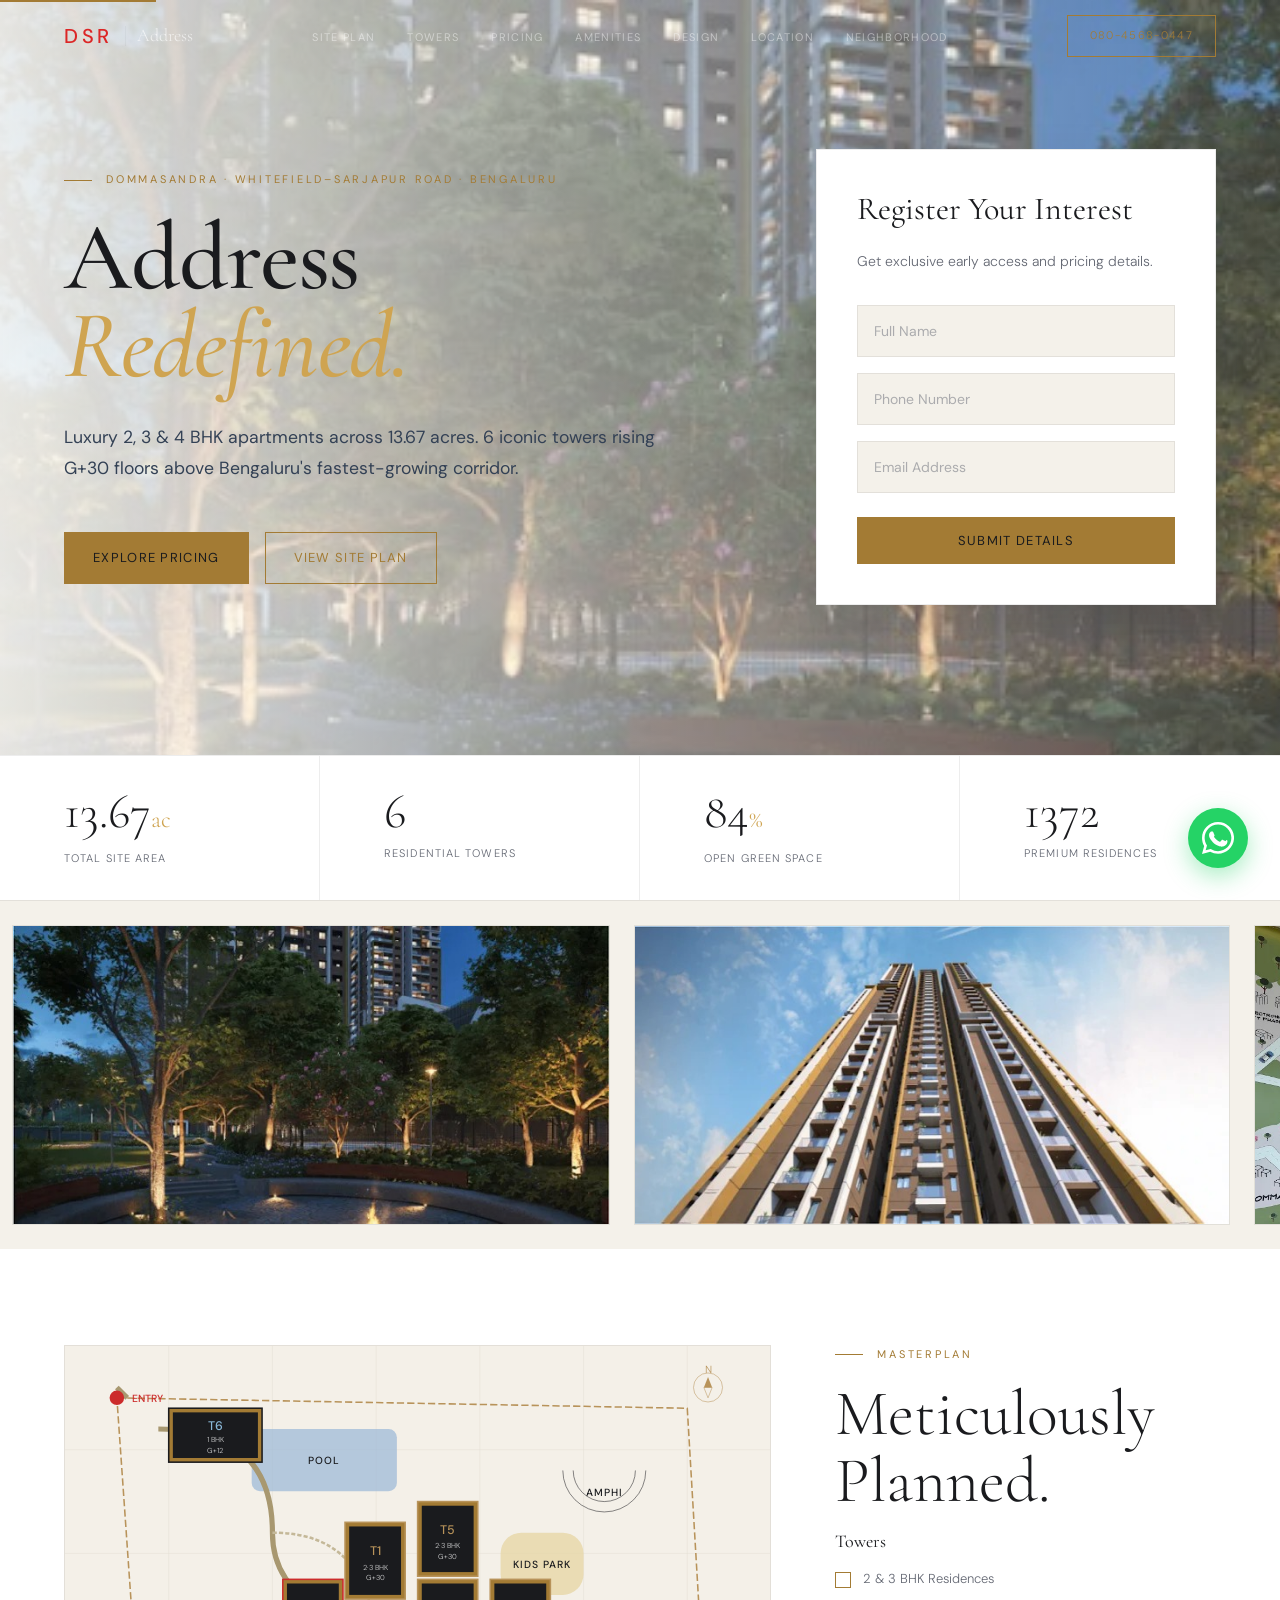
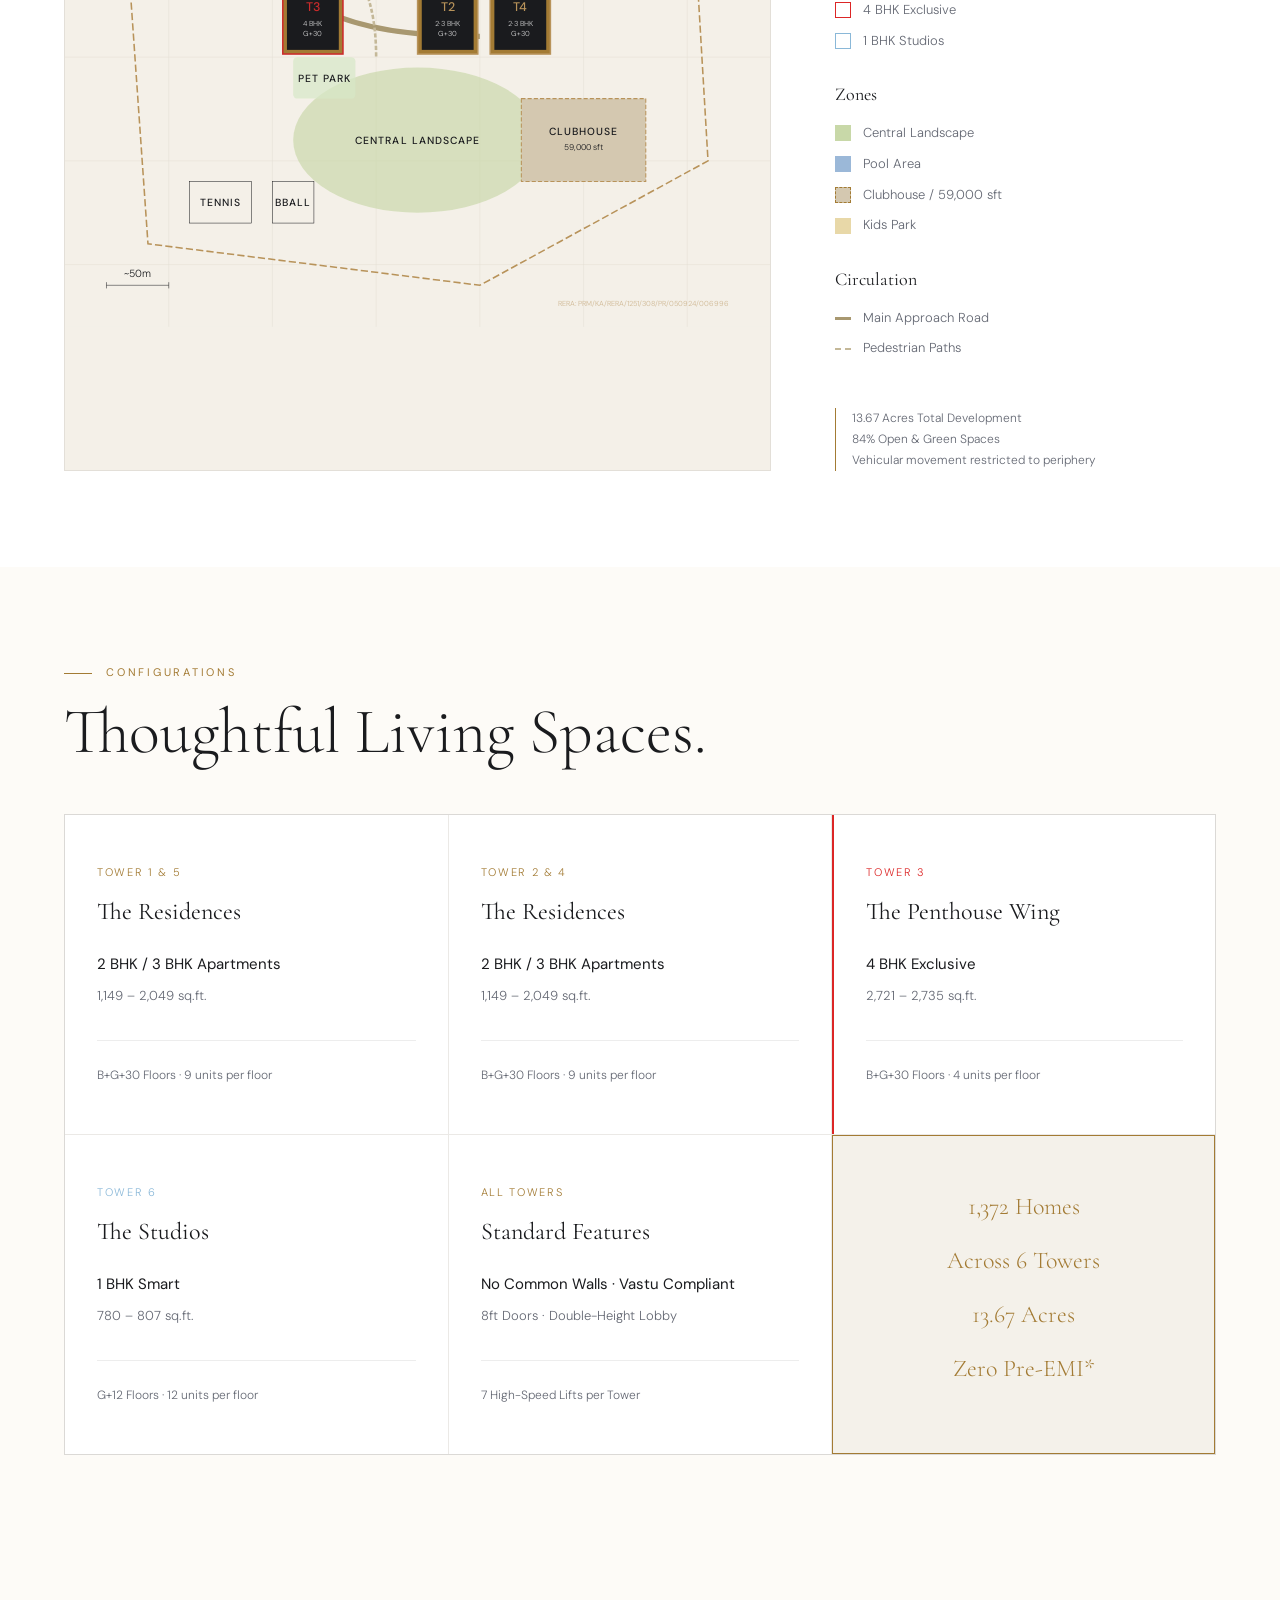
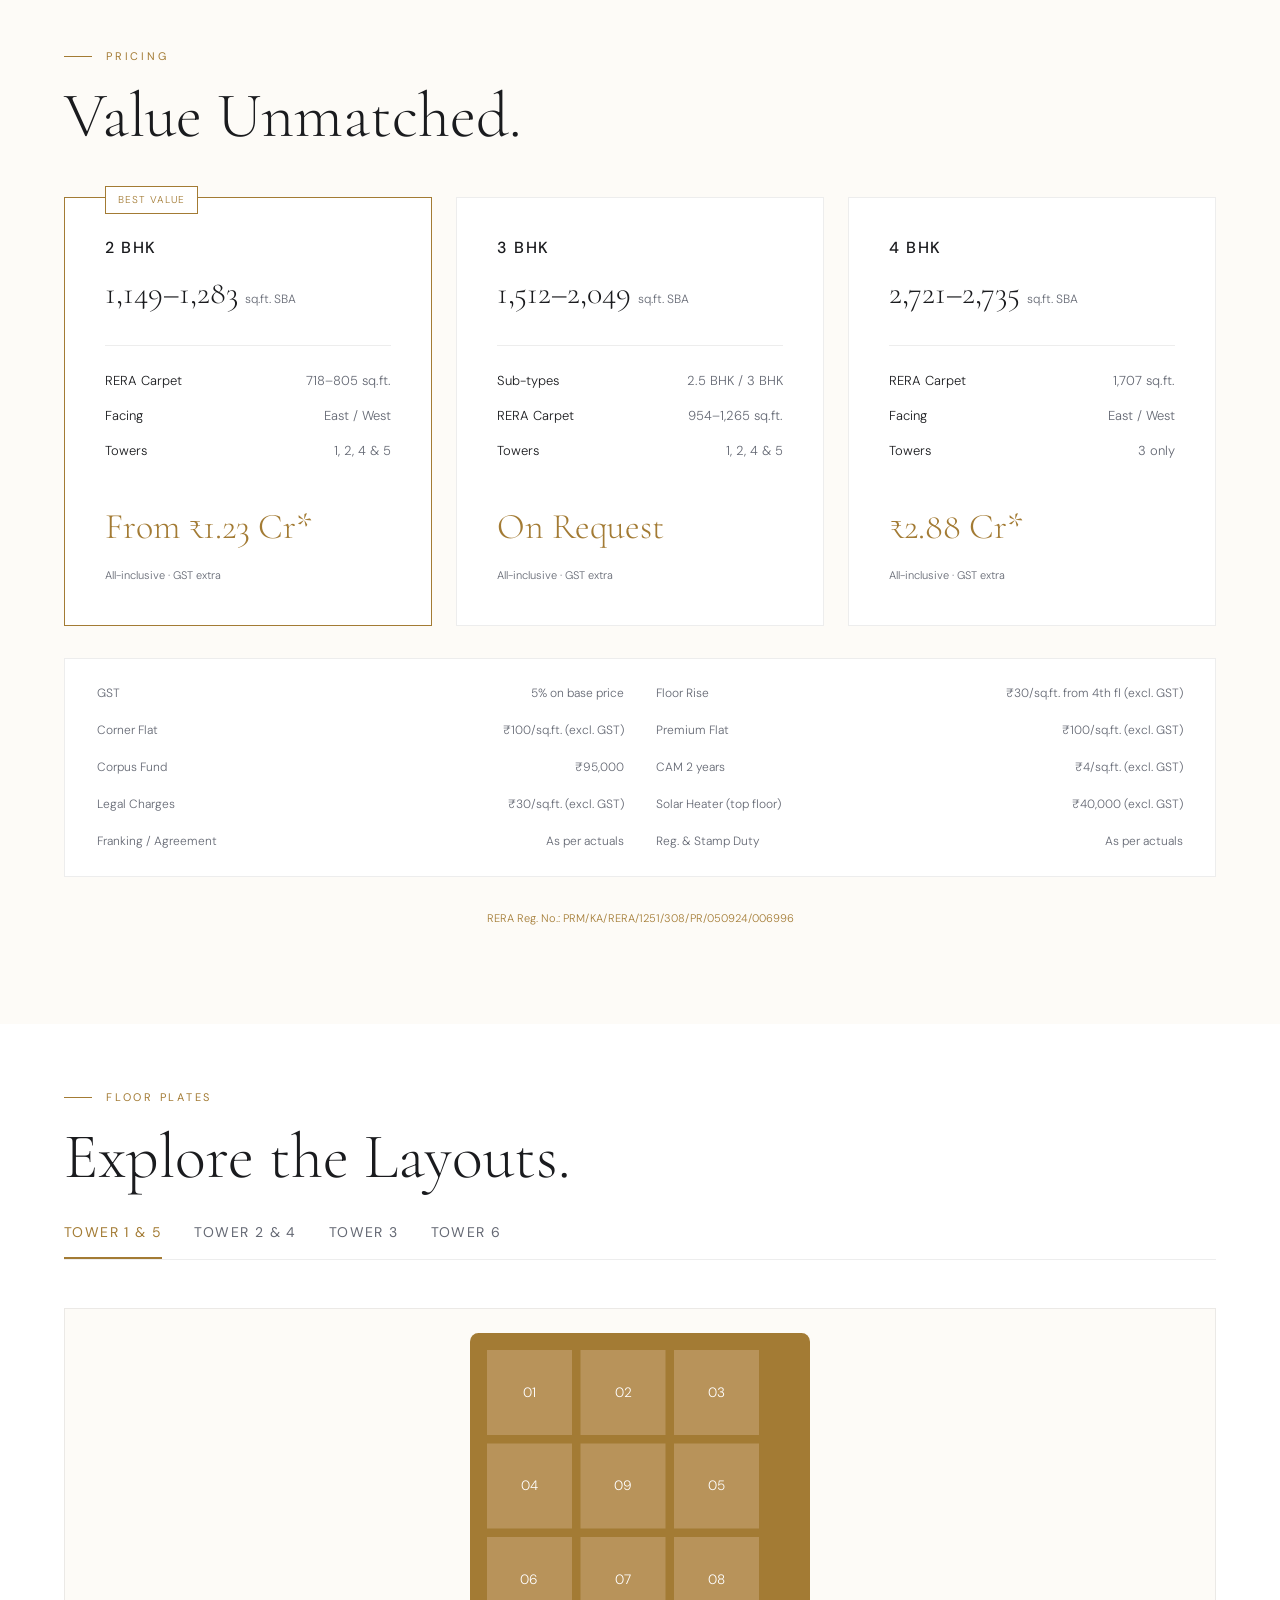
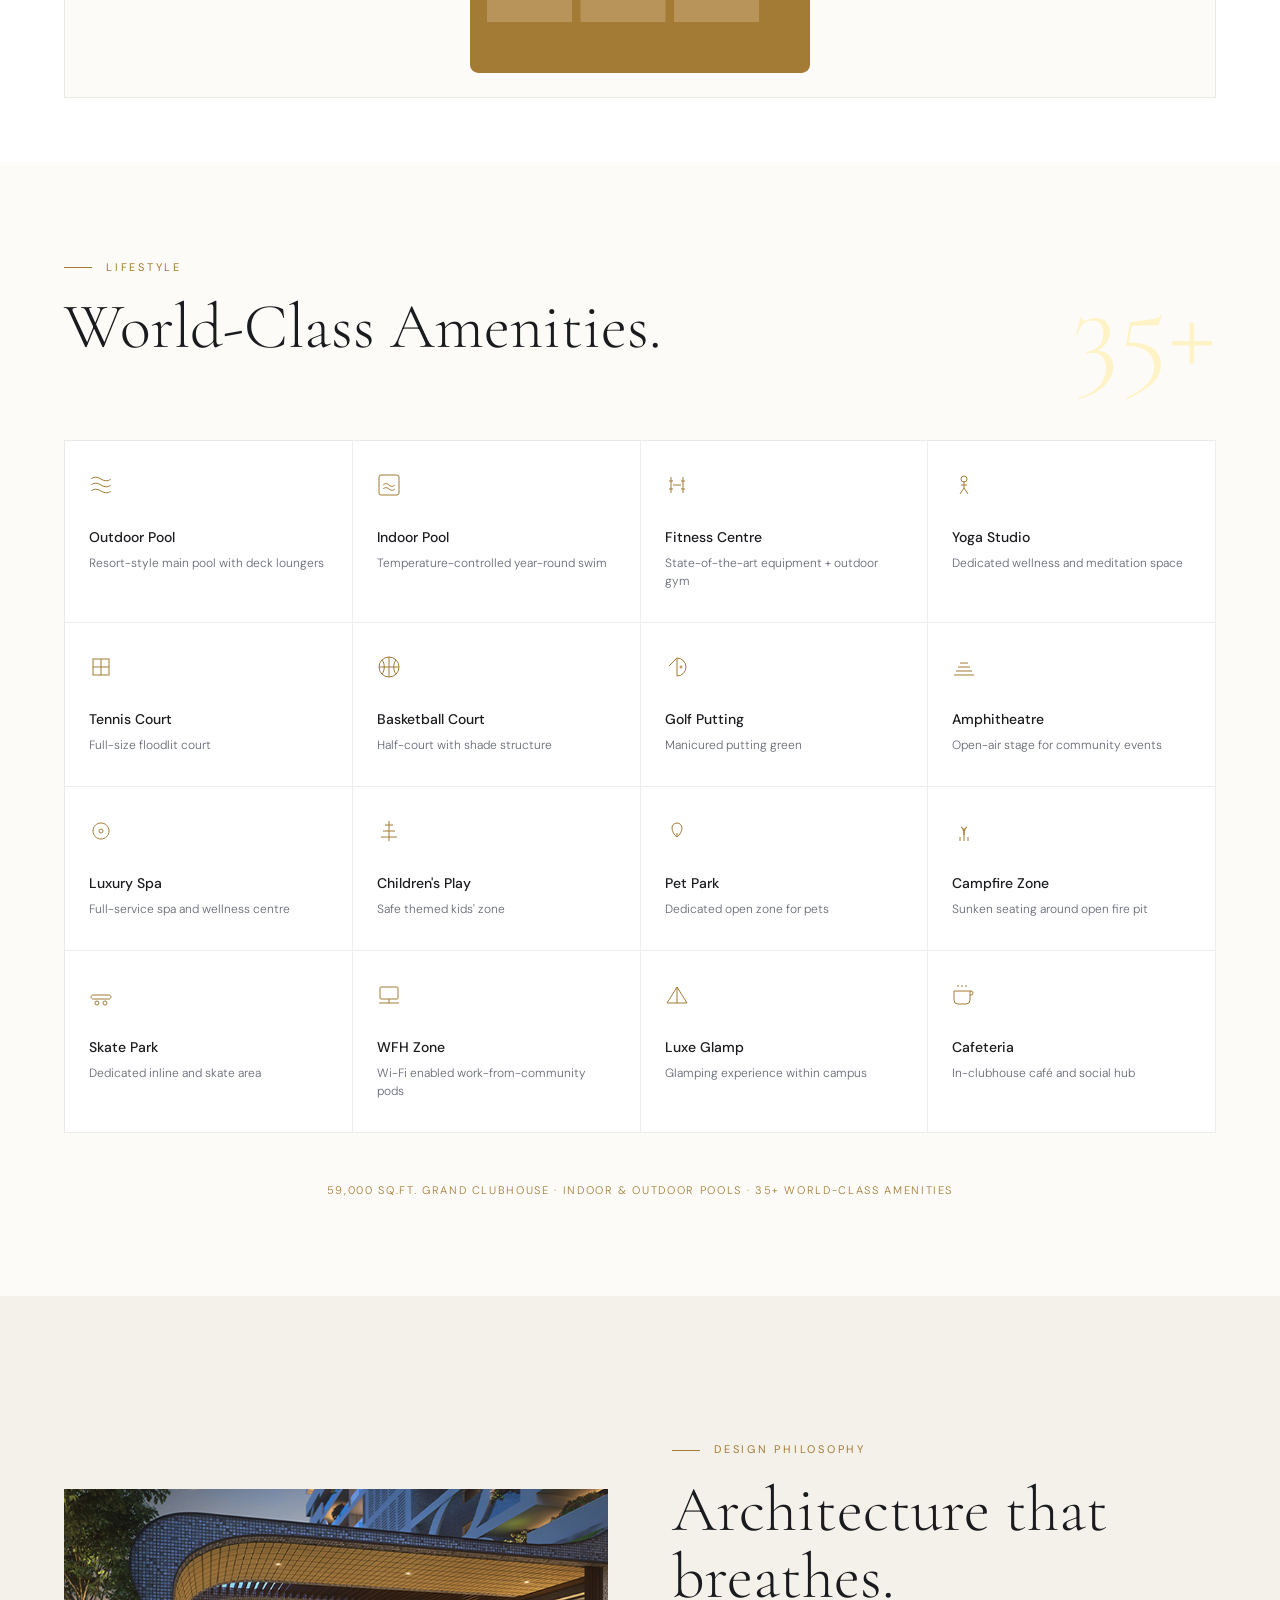
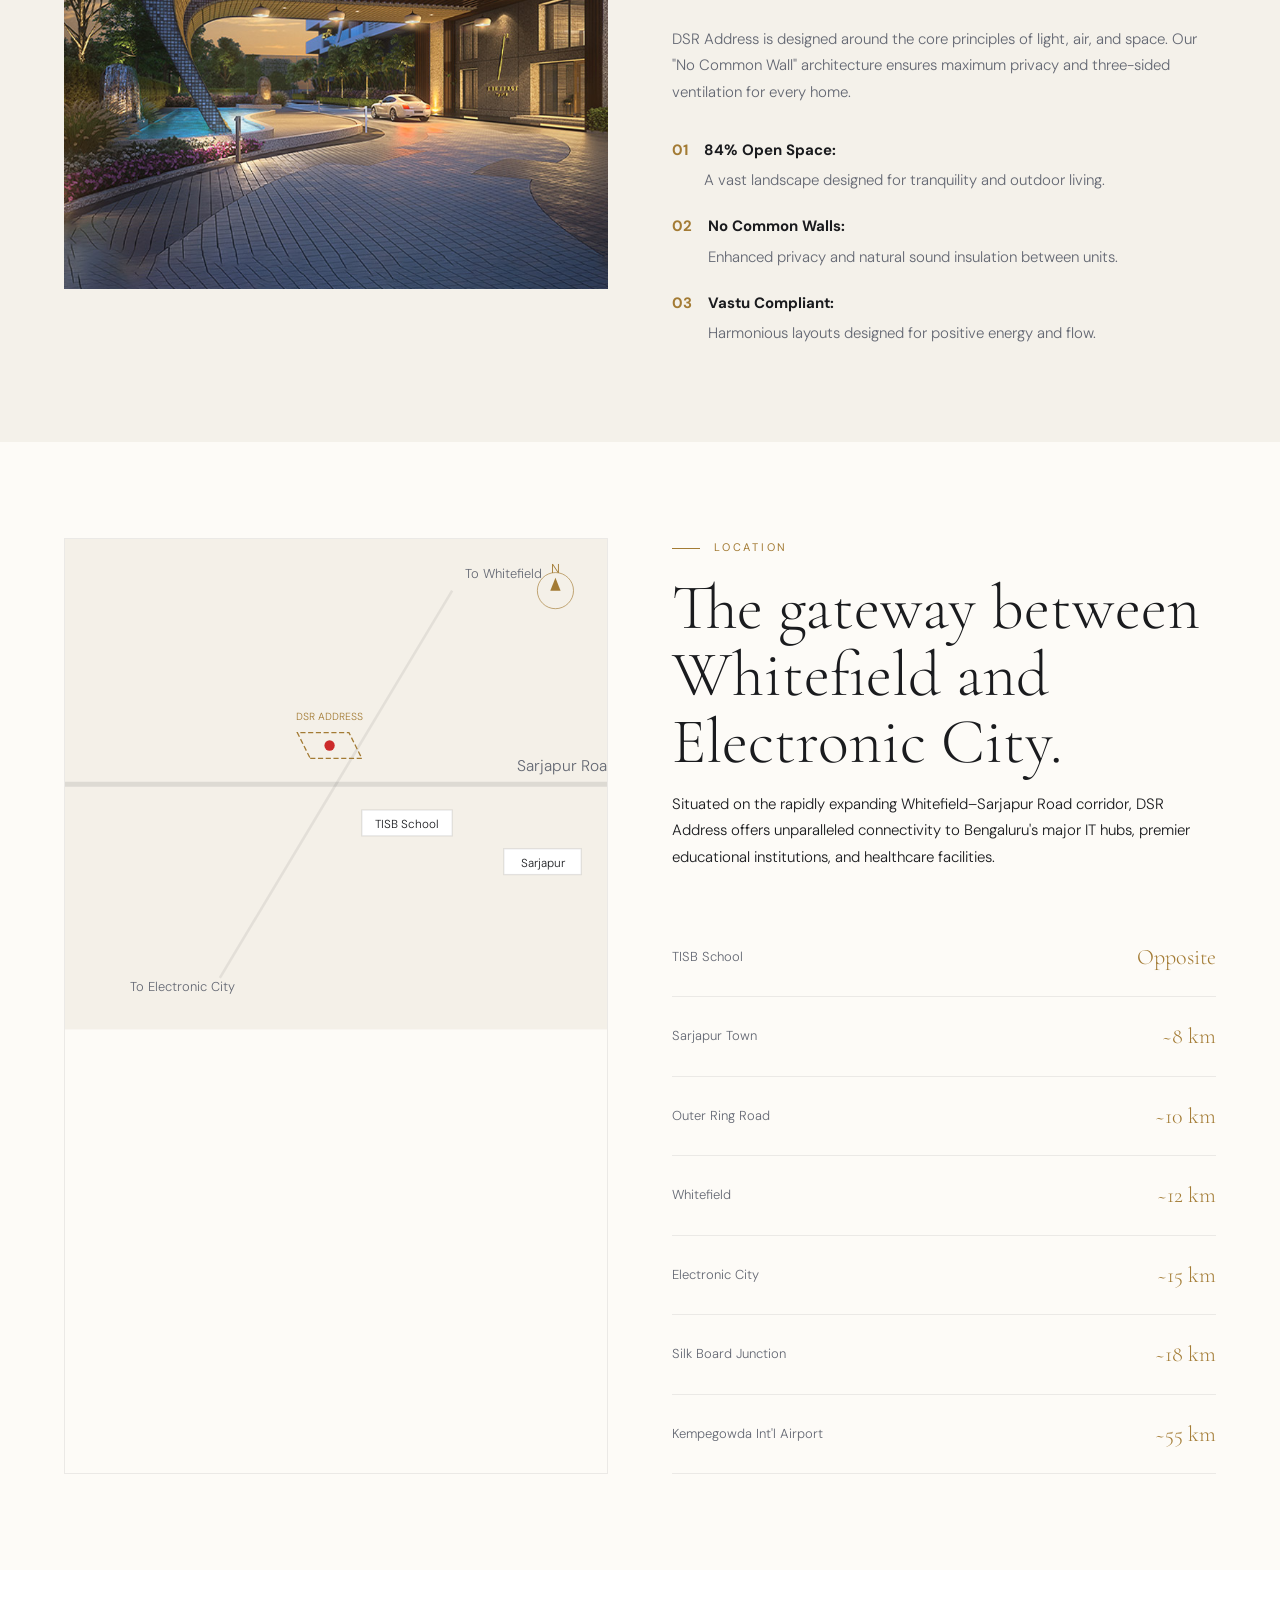
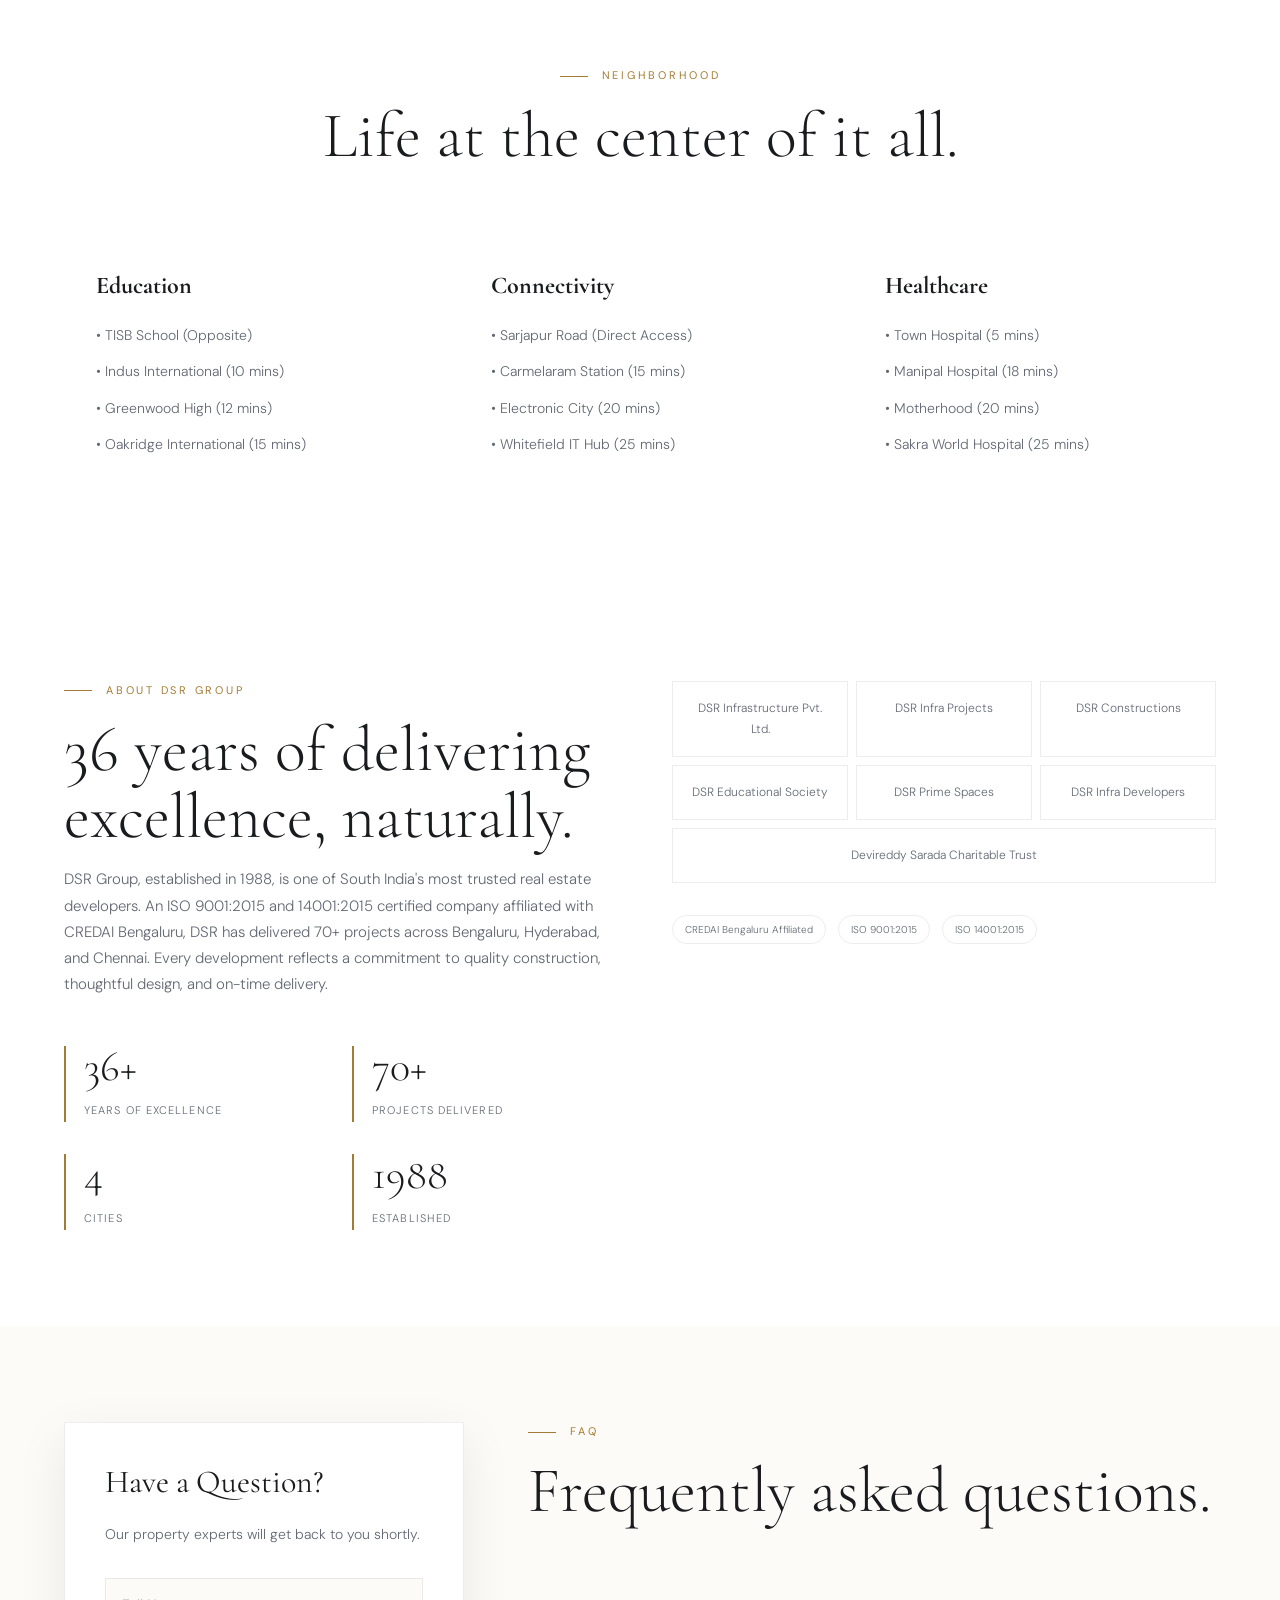
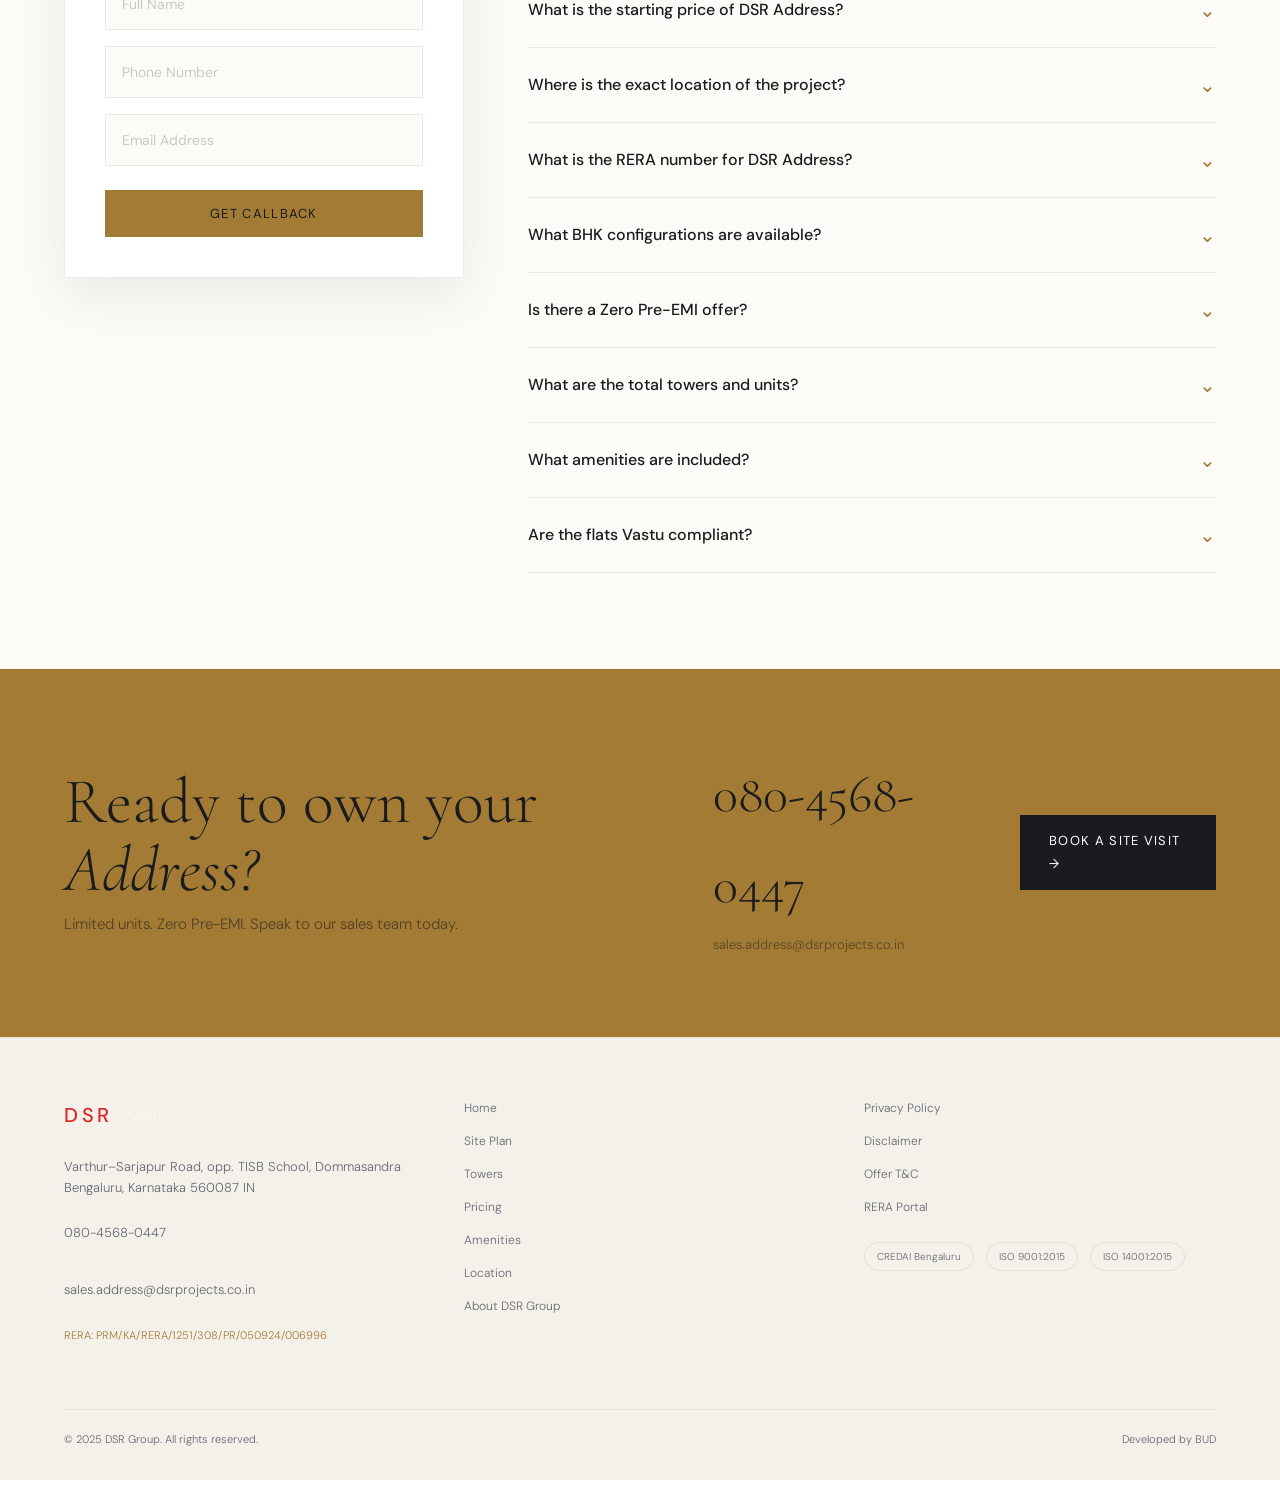
==== commit 27c5fa19: "Expand portal and address page content with Sustainability, Awards, Neighborhood, and Design section" ====
--- a/public_html/address/index.html
+++ b/public_html/address/index.html
@@ -137,7 +137,9 @@
         <li><a href="#towers">Towers</a></li>
         <li><a href="#pricing">Pricing</a></li>
         <li><a href="#amenities">Amenities</a></li>
+        <li><a href="#design">Design</a></li>
         <li><a href="#location">Location</a></li>
+        <li><a href="#neighborhood">Neighborhood</a></li>
       </ul>
       <a href="tel:08045680447" class="nav-cta" aria-label="Call DSR Address sales team">080-4568-0447</a>
       <button class="nav-hamburger" aria-label="Toggle mobile menu" aria-expanded="false">
@@ -669,6 +671,34 @@
       <p class="amenities-footer">59,000 sq.ft. Grand Clubhouse · Indoor &amp; Outdoor Pools · 35+ World-Class Amenities</p>
     </section>
 
+    <!-- DESIGN PHILOSOPHY -->
+    <section id="design" class="section-pad reveal" style="background: var(--bg-alt);">
+      <div class="design-grid" style="display: grid; grid-template-columns: 1fr 1fr; gap: 64px; align-items: center;">
+        <div class="design-image surface-panel">
+          <img src="../assets/about.jpg" alt="Architecture" loading="lazy" style="width:100%; height:400px; object-fit:cover;">
+        </div>
+        <div class="design-content">
+          <p class="section-eyebrow">Design Philosophy</p>
+          <h2>Architecture that breathes.</h2>
+          <p>DSR Address is designed around the core principles of light, air, and space. Our "No Common Wall" architecture ensures maximum privacy and three-sided ventilation for every home.</p>
+          <ul style="list-style: none; margin-top: 32px; display: grid; gap: 20px;">
+            <li style="display: flex; gap: 16px;">
+              <span style="color: var(--gold); font-weight: bold;">01</span>
+              <div><strong>84% Open Space:</strong> A vast landscape designed for tranquility and outdoor living.</div>
+            </li>
+            <li style="display: flex; gap: 16px;">
+              <span style="color: var(--gold); font-weight: bold;">02</span>
+              <div><strong>No Common Walls:</strong> Enhanced privacy and natural sound insulation between units.</div>
+            </li>
+            <li style="display: flex; gap: 16px;">
+              <span style="color: var(--gold); font-weight: bold;">03</span>
+              <div><strong>Vastu Compliant:</strong> Harmonious layouts designed for positive energy and flow.</div>
+            </li>
+          </ul>
+        </div>
+      </div>
+    </section>
+
     <!-- SECTION 8: LOCATION -->
     <section id="location" aria-label="Location and connectivity">
       <div class="location-container">
@@ -724,6 +754,43 @@
       </div>
     </section>
 
+    <!-- NEIGHBORHOOD GUIDE -->
+    <section id="neighborhood" class="section-pad reveal">
+      <div class="neighborhood-header" style="text-align: center; margin-bottom: 64px;">
+        <p class="section-eyebrow" style="justify-content: center;">Neighborhood</p>
+        <h2>Life at the center of it all.</h2>
+      </div>
+      <div class="neighborhood-grid" style="display: grid; grid-template-columns: repeat(3, 1fr); gap: 32px;">
+        <div class="neigh-card surface-panel" style="padding: 32px;">
+          <h4 style="margin-bottom: 16px; font-family: 'Cormorant Garamond', serif; font-size: 24px;">Education</h4>
+          <ul style="list-style: none; font-size: 14px; color: var(--muted); display: grid; gap: 12px;">
+            <li>• TISB School (Opposite)</li>
+            <li>• Indus International (10 mins)</li>
+            <li>• Greenwood High (12 mins)</li>
+            <li>• Oakridge International (15 mins)</li>
+          </ul>
+        </div>
+        <div class="neigh-card surface-panel" style="padding: 32px;">
+          <h4 style="margin-bottom: 16px; font-family: 'Cormorant Garamond', serif; font-size: 24px;">Connectivity</h4>
+          <ul style="list-style: none; font-size: 14px; color: var(--muted); display: grid; gap: 12px;">
+            <li>• Sarjapur Road (Direct Access)</li>
+            <li>• Carmelaram Station (15 mins)</li>
+            <li>• Electronic City (20 mins)</li>
+            <li>• Whitefield IT Hub (25 mins)</li>
+          </ul>
+        </div>
+        <div class="neigh-card surface-panel" style="padding: 32px;">
+          <h4 style="margin-bottom: 16px; font-family: 'Cormorant Garamond', serif; font-size: 24px;">Healthcare</h4>
+          <ul style="list-style: none; font-size: 14px; color: var(--muted); display: grid; gap: 12px;">
+            <li>• Town Hospital (5 mins)</li>
+            <li>• Manipal Hospital (18 mins)</li>
+            <li>• Motherhood (20 mins)</li>
+            <li>• Sakra World Hospital (25 mins)</li>
+          </ul>
+        </div>
+      </div>
+    </section>
+
     <!-- SECTION 9: DEVELOPER -->
     <section id="developer" aria-label="About DSR Group">
       <div class="dev-container">
--- a/public_html/address/styles.css
+++ b/public_html/address/styles.css
@@ -1342,3 +1342,38 @@
     height: 28px;
   }
 }
+
+/* DESIGN & NEIGHBORHOOD */
+.design-grid, .neighborhood-grid {
+  margin-top: 48px;
+}
+
+.design-image img {
+  border-radius: var(--radius-md);
+  box-shadow: 0 12px 32px rgba(0,0,0,0.05);
+}
+
+.design-content ul li strong {
+  display: block;
+  color: var(--charcoal);
+  margin-bottom: 4px;
+}
+
+.neigh-card {
+  transition: all 0.3s ease;
+}
+
+.neigh-card:hover {
+  transform: translateY(-10px);
+  border-color: var(--gold);
+}
+
+@media (max-width: 1024px) {
+  .design-grid, .neighborhood-grid {
+    grid-template-columns: 1fr !important;
+    gap: 32px !important;
+  }
+  .design-image img {
+    height: 300px !important;
+  }
+}
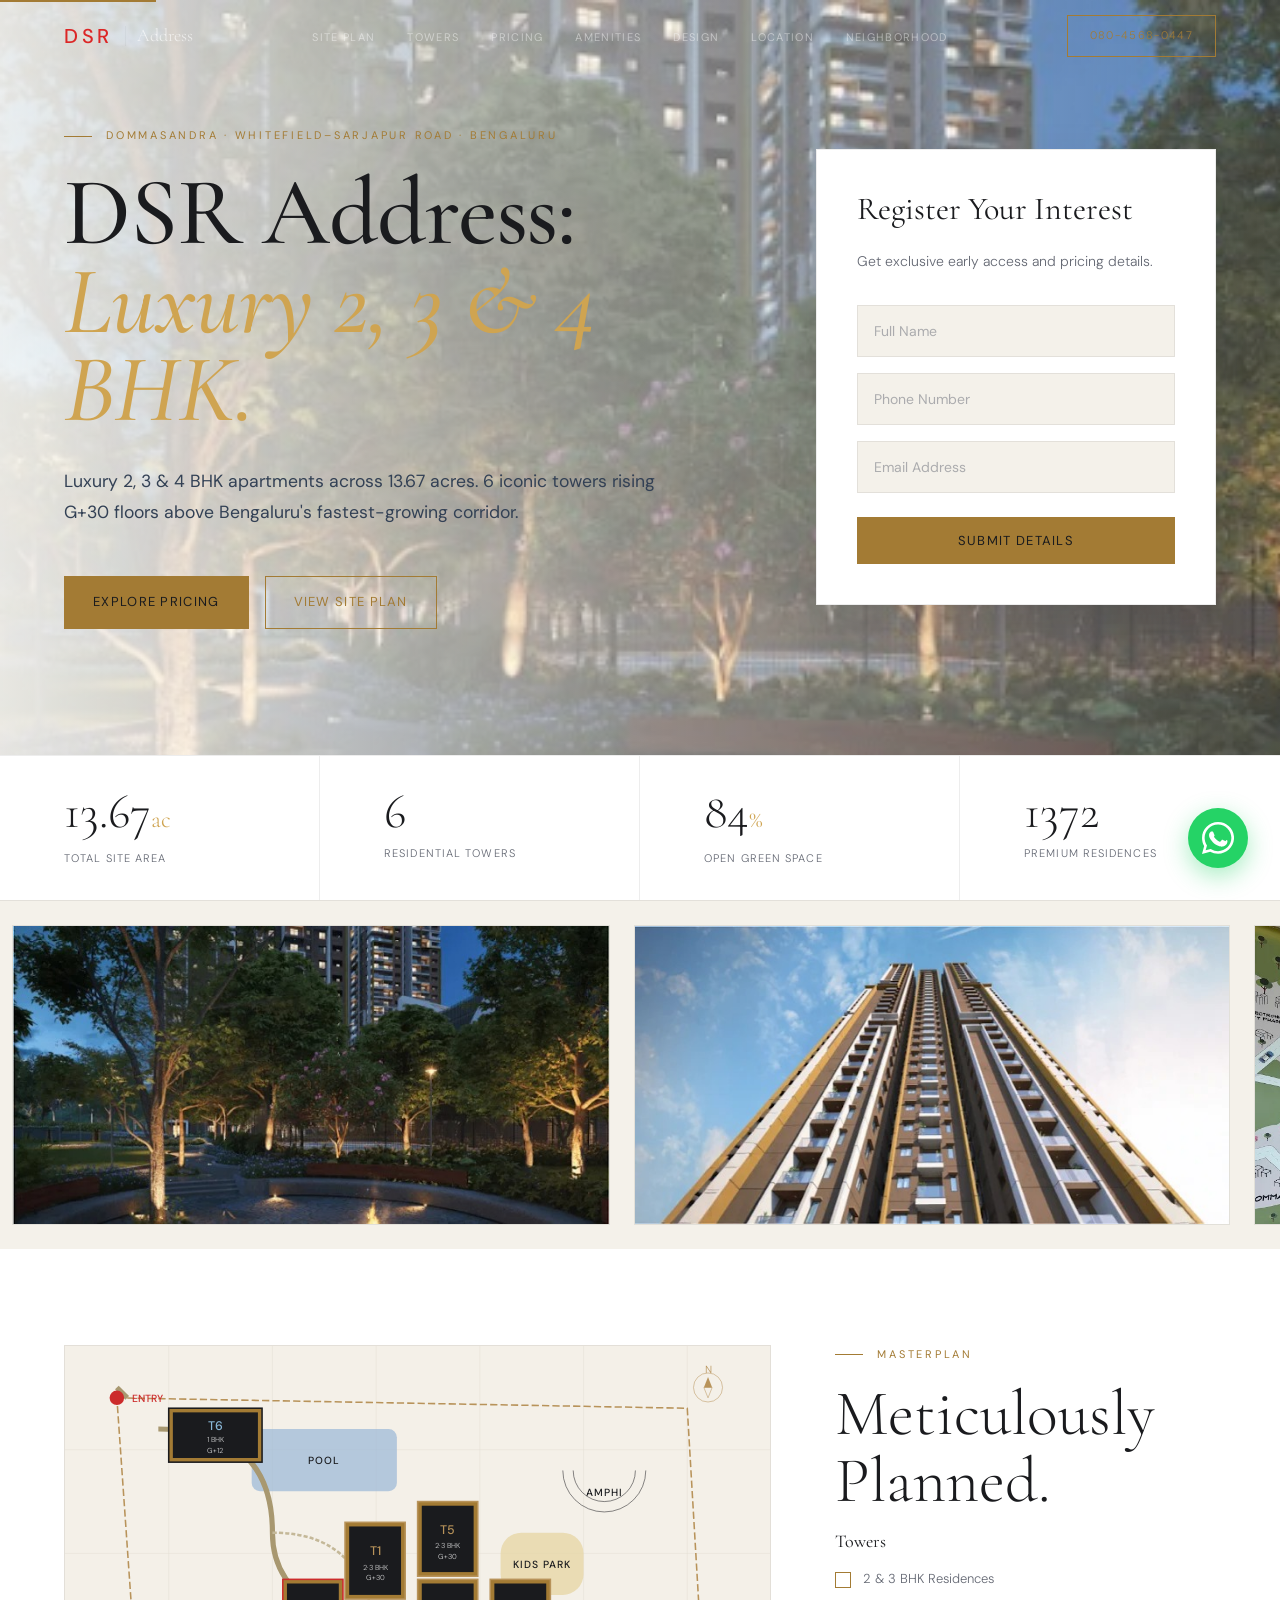
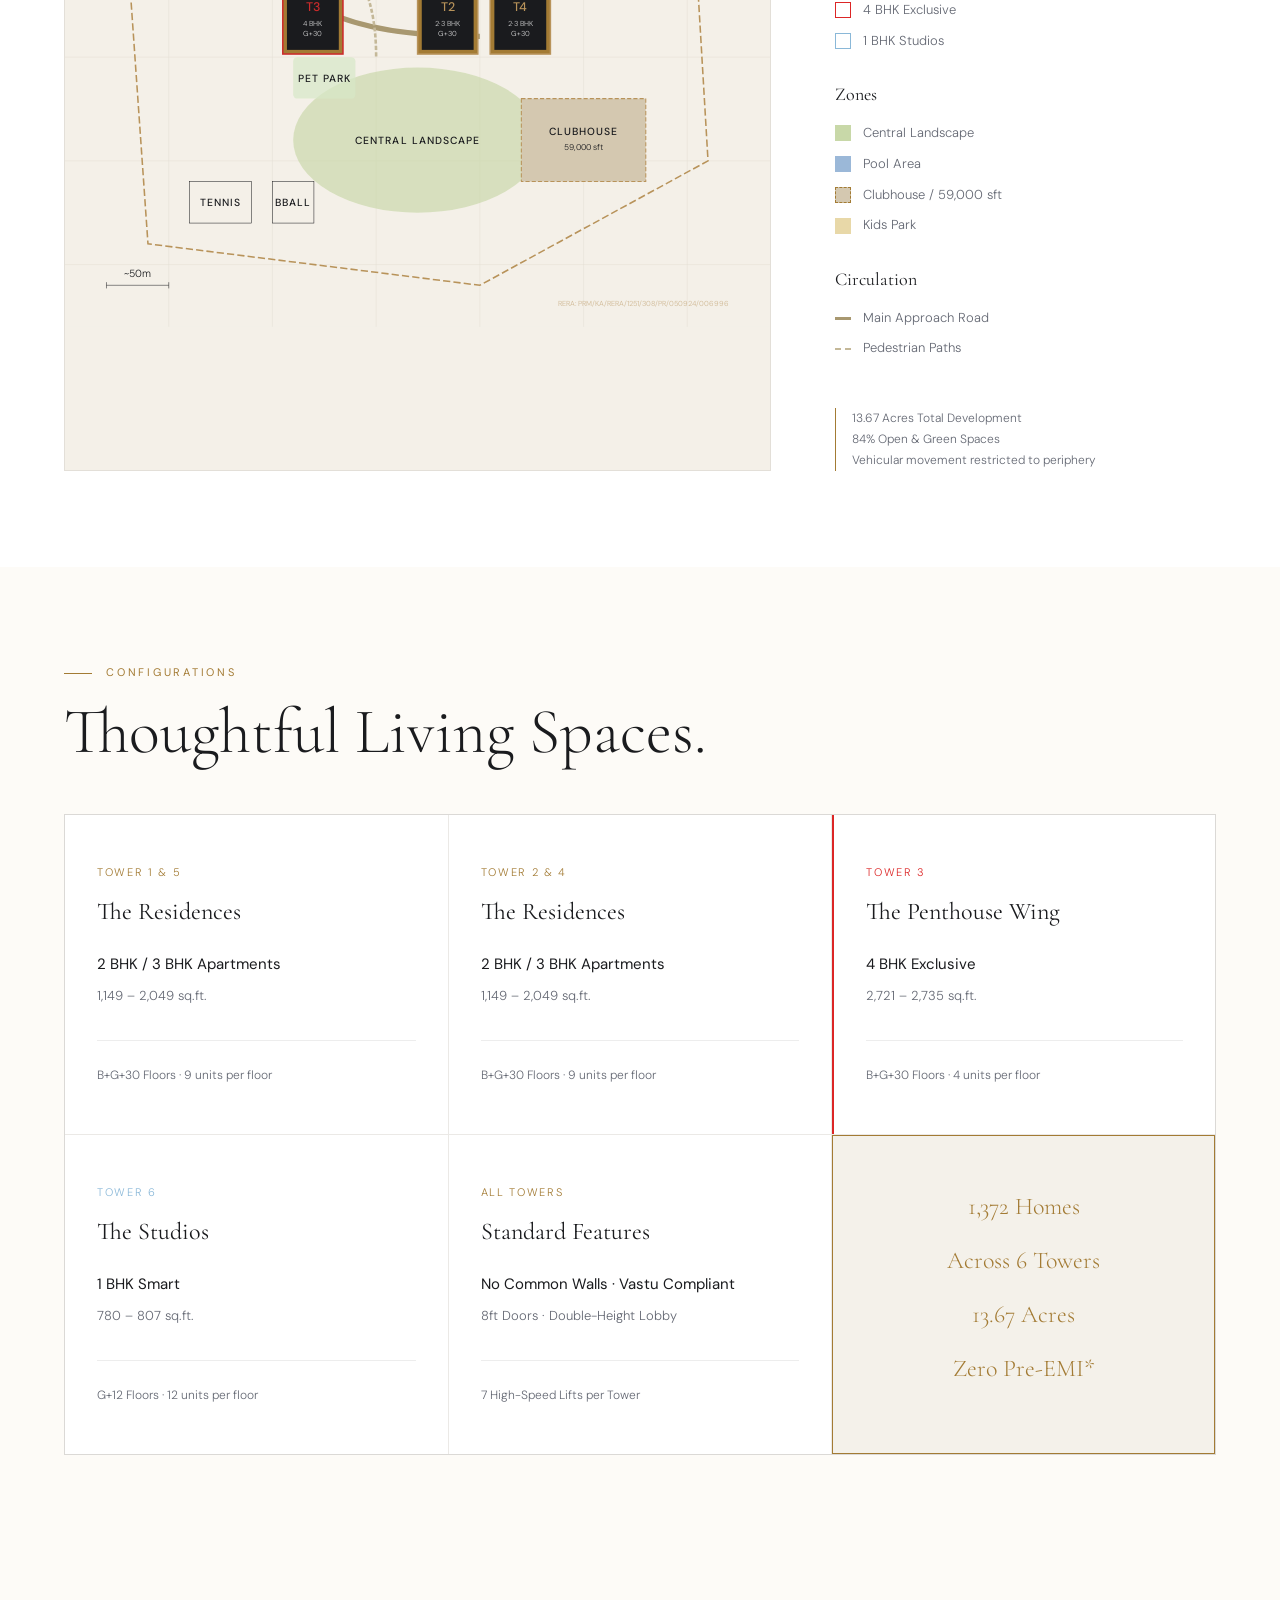
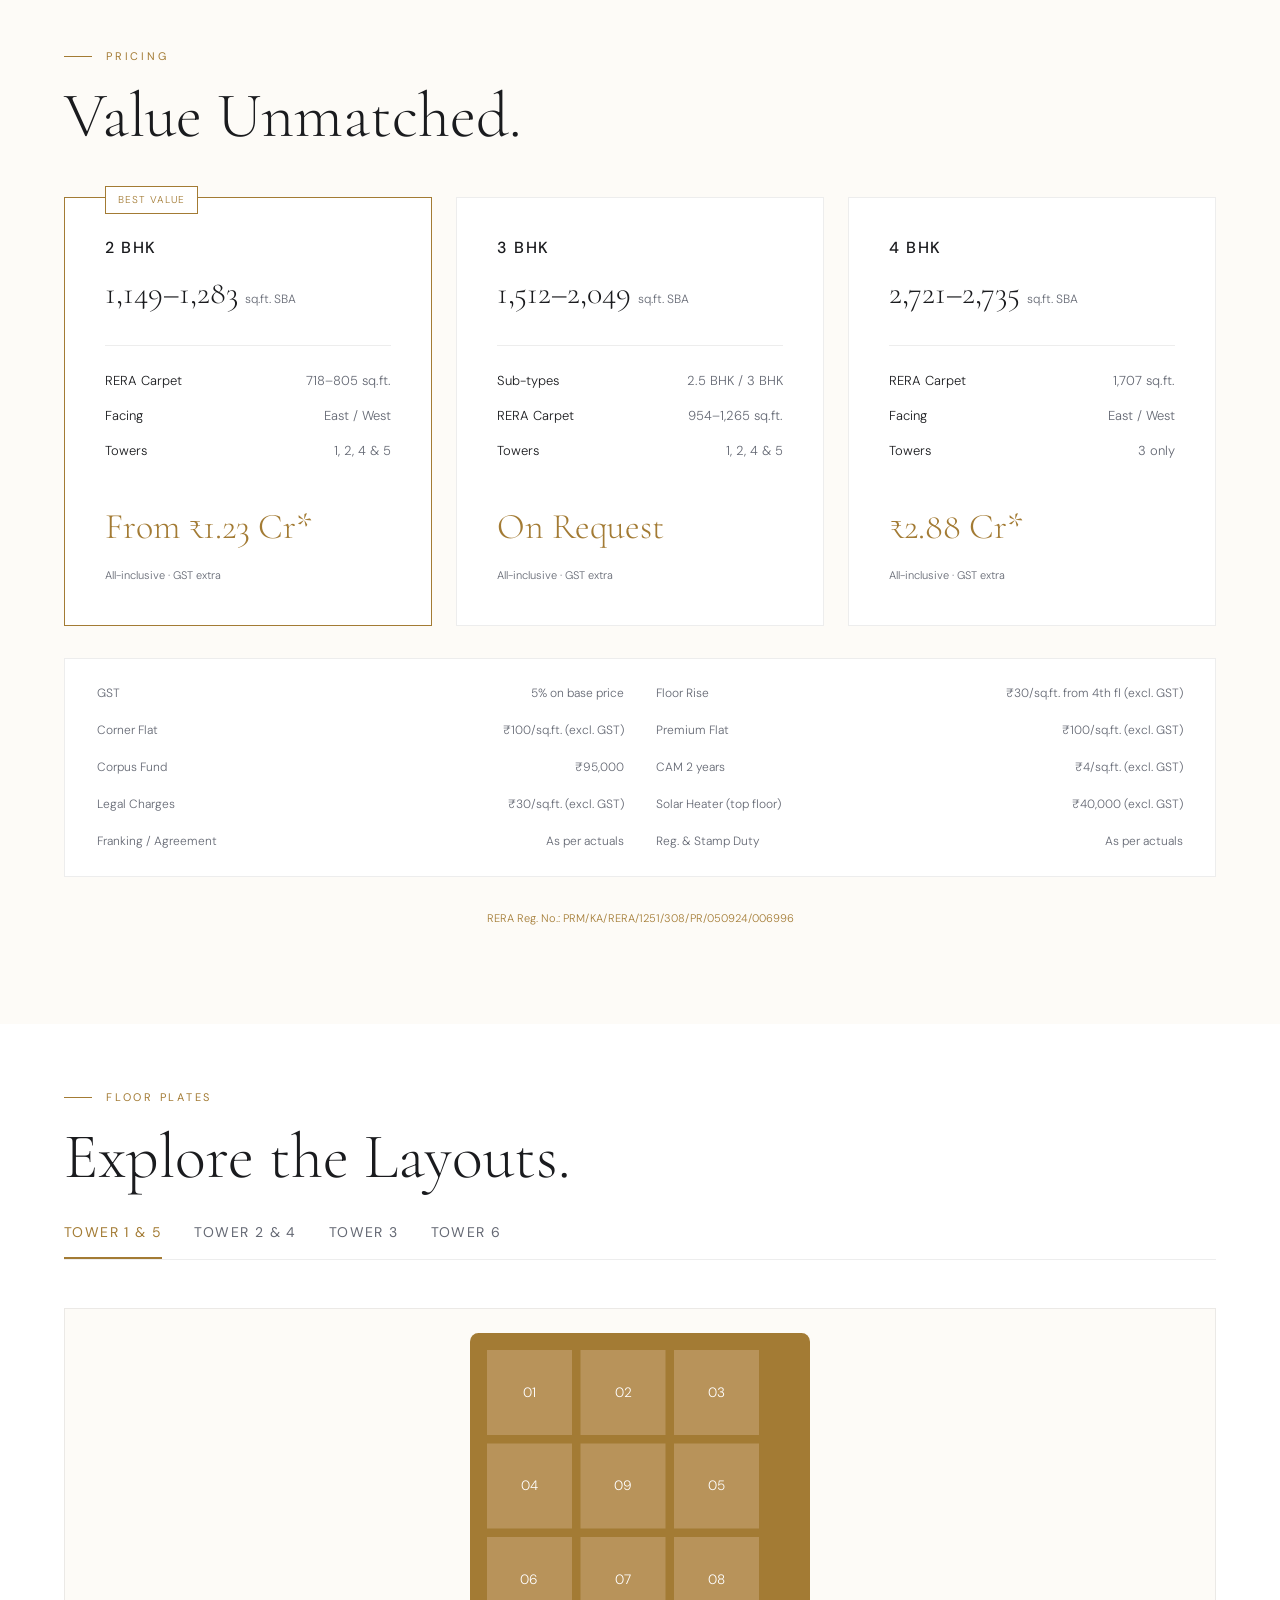
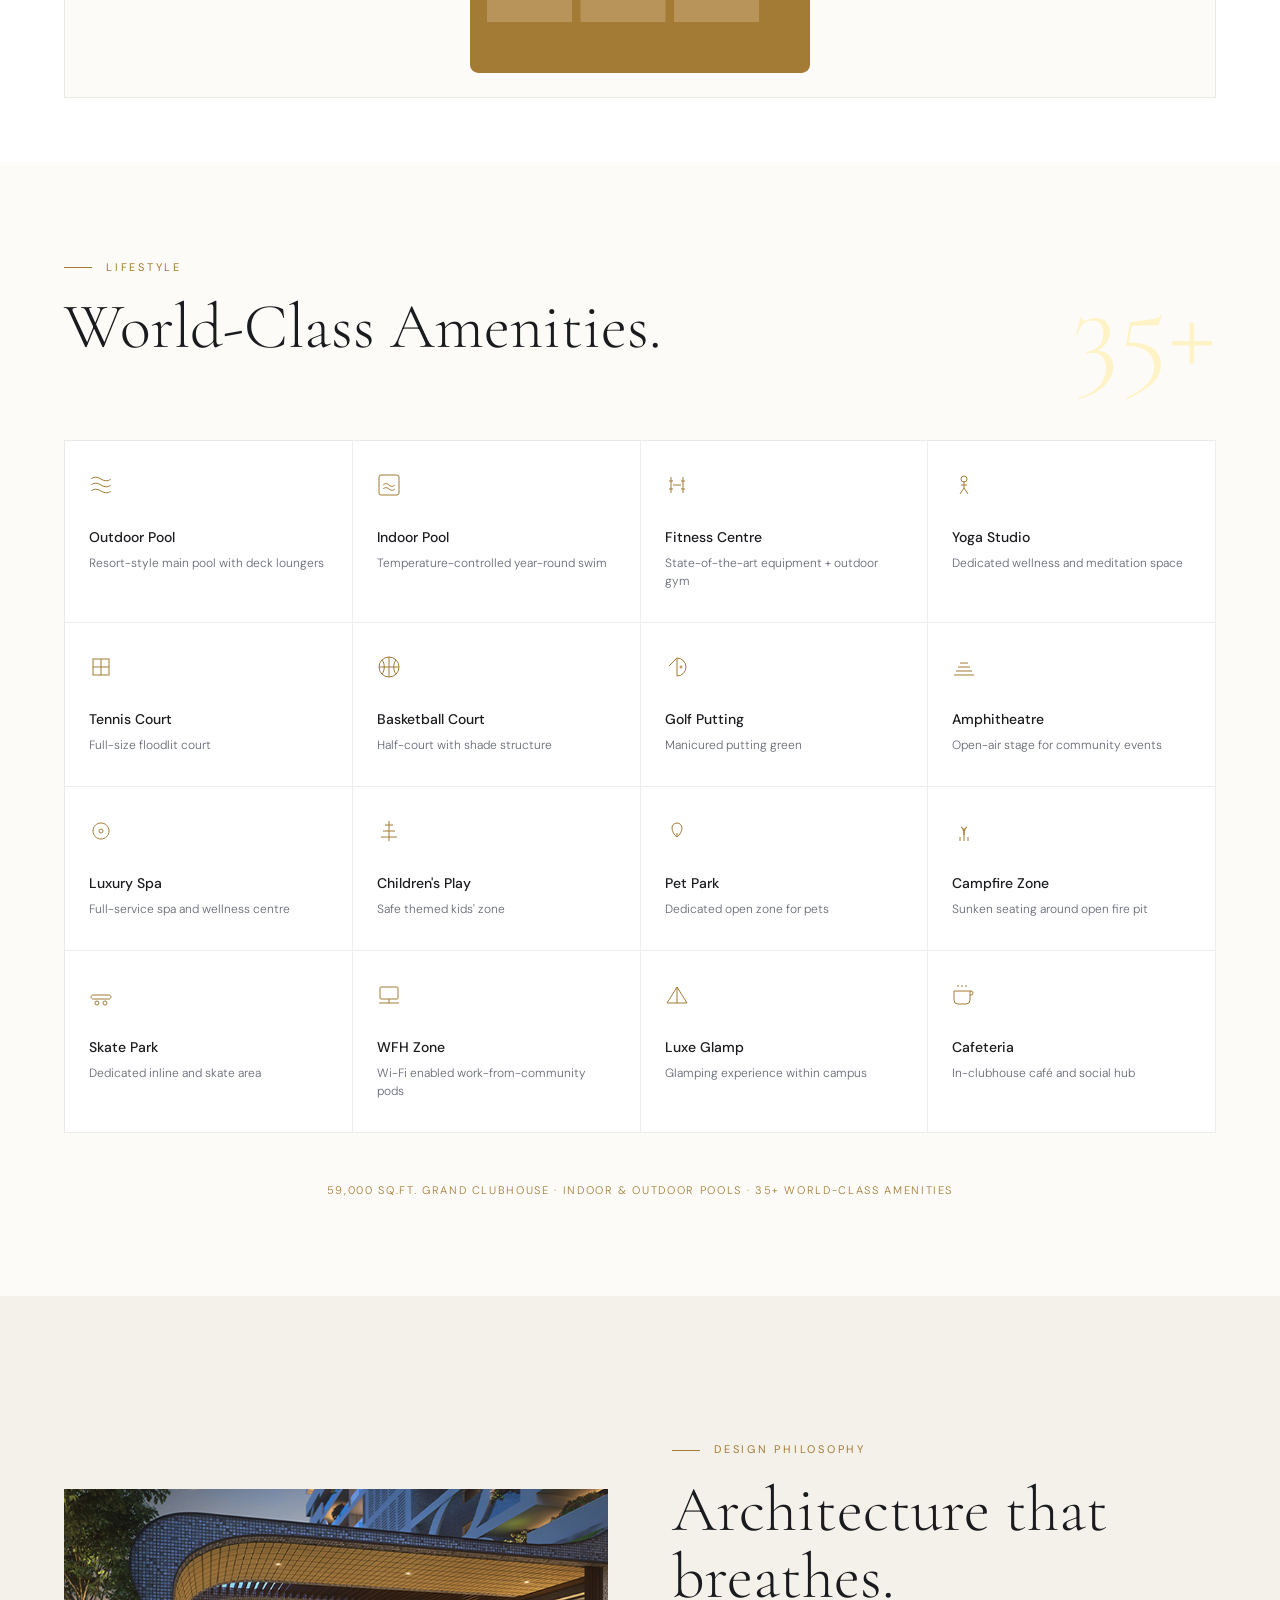
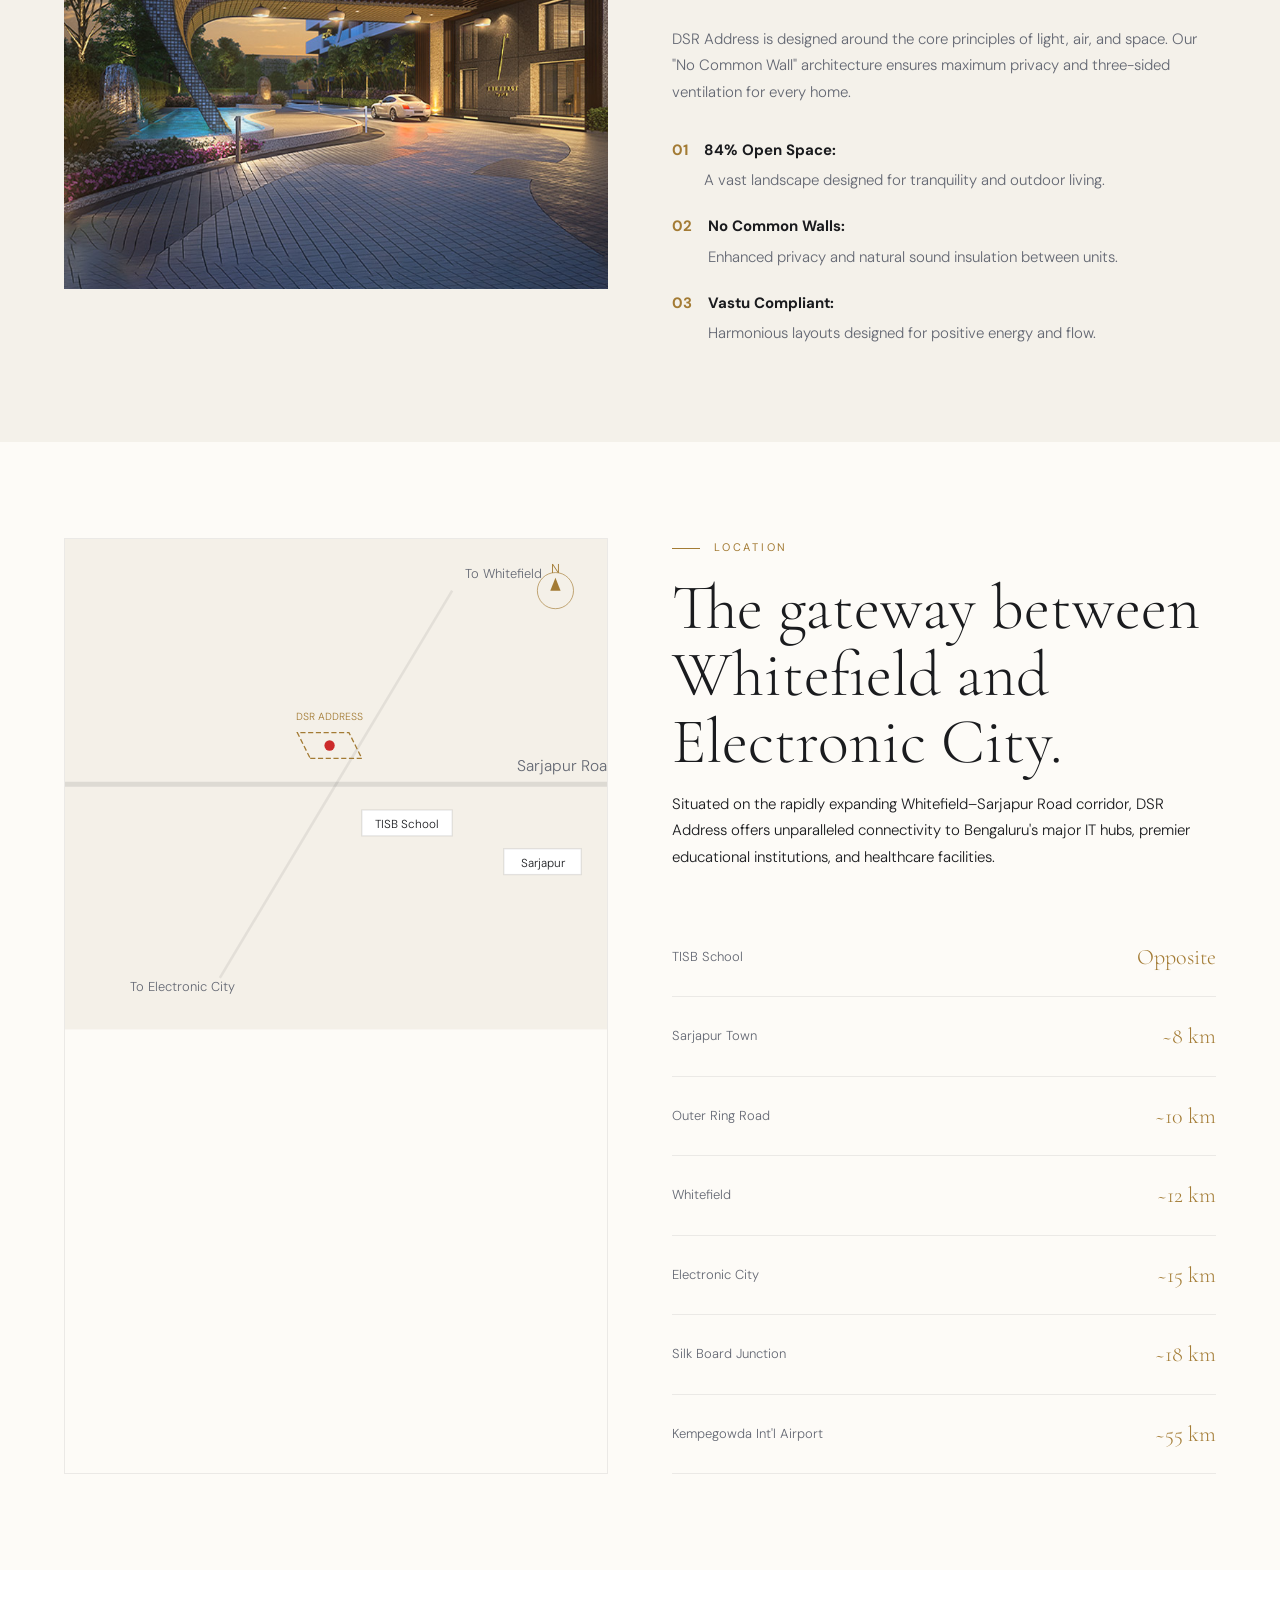
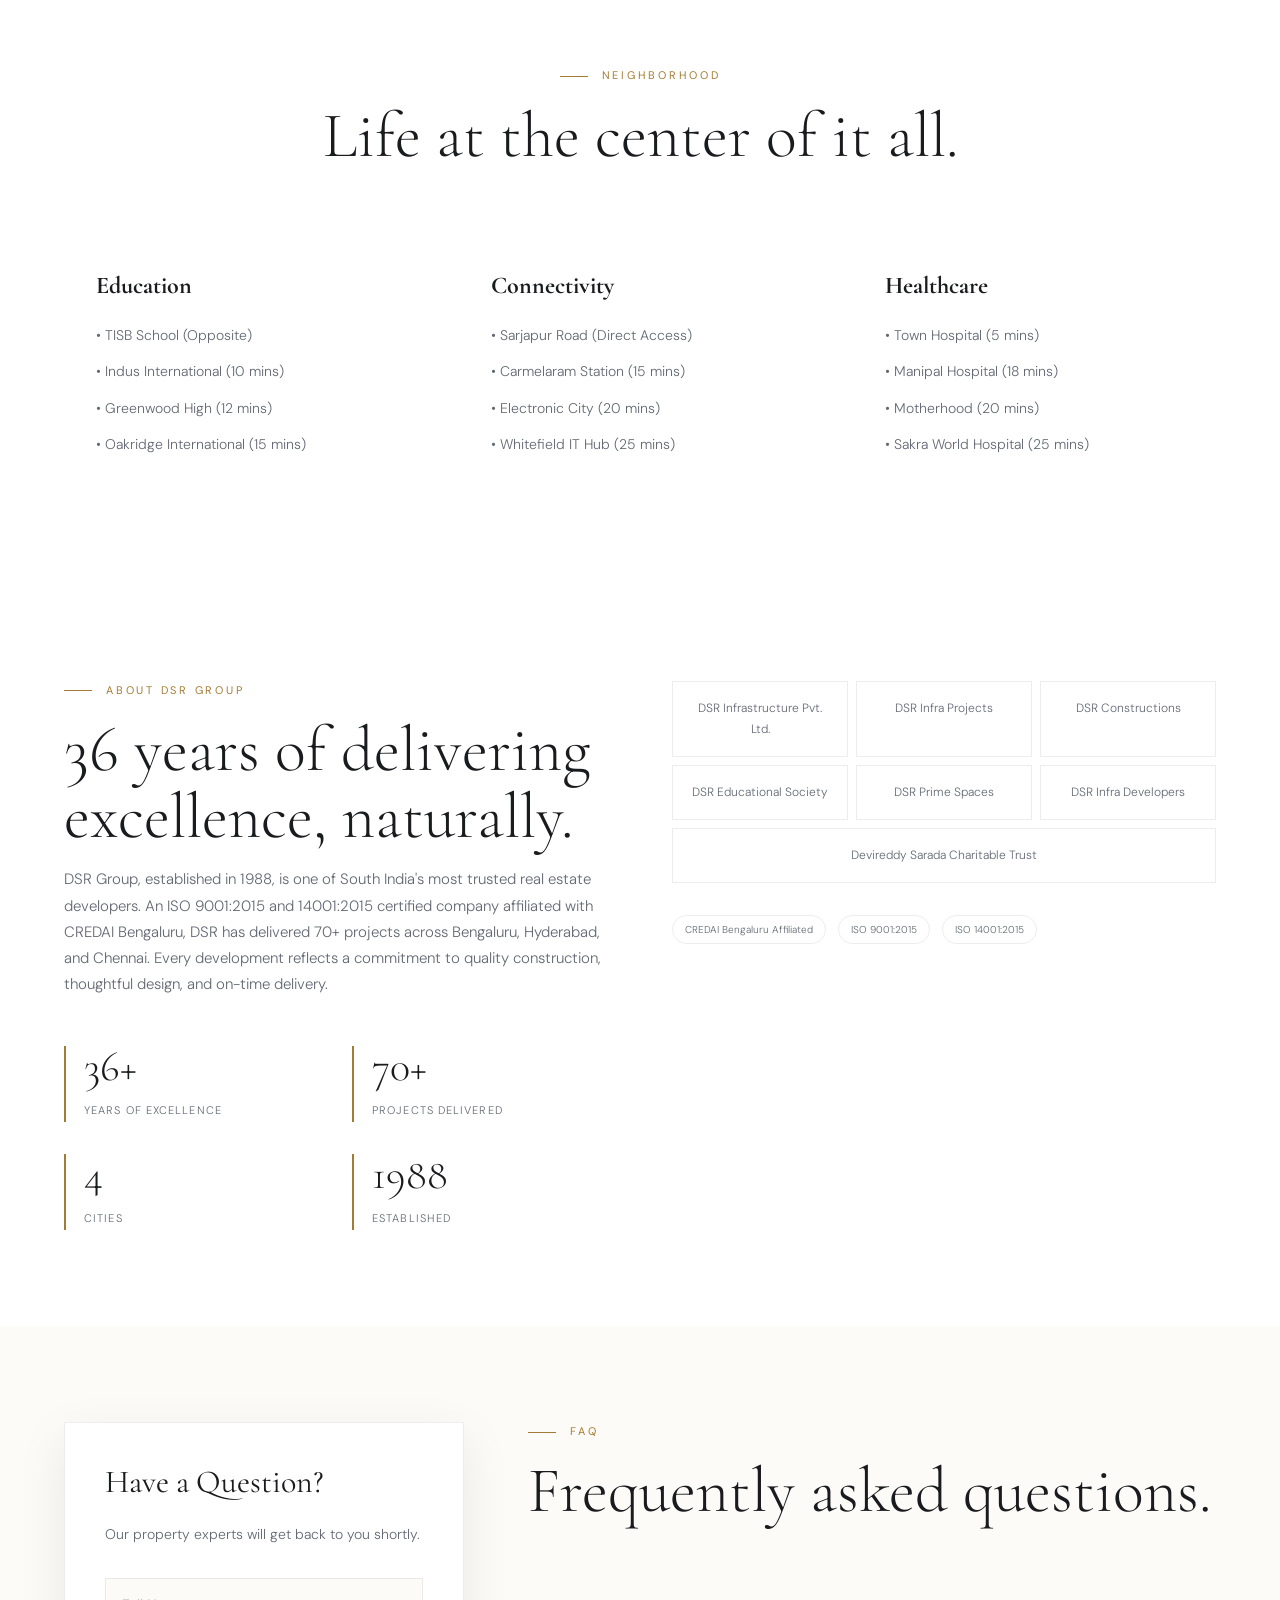
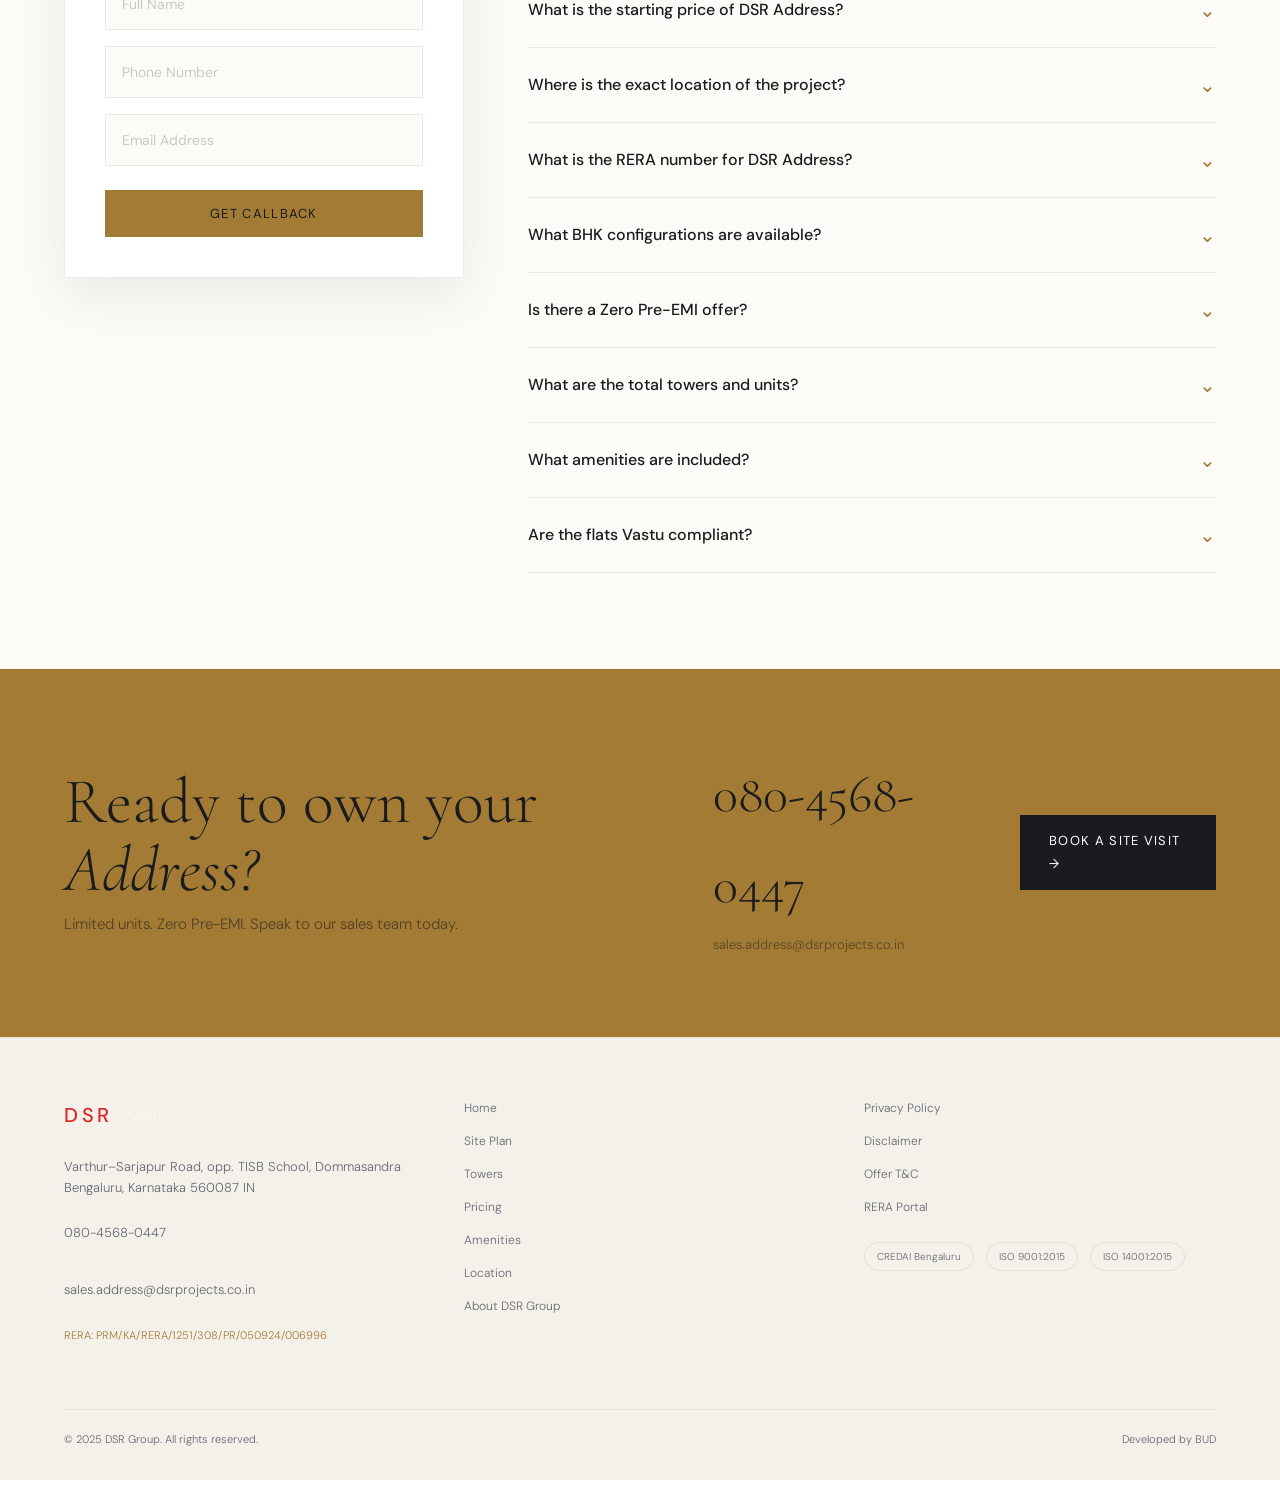
==== commit 408b5de2: "Optimize technical SEO: transactional titles, H1 keywords, robots.txt, and sitemap.xml" ====
--- a/public_html/address/index.html
+++ b/public_html/address/index.html
@@ -4,9 +4,9 @@
   <meta charset="UTF-8">
   <meta name="viewport" content="width=device-width, initial-scale=1.0">
   
-  <title>DSR Address – Luxury 2, 3 & 4 BHK Apartments in Dommasandra | Whitefield–Sarjapur Road, Bengaluru</title>
+  <title>Buy DSR Address – Luxury 2, 3 & 4 BHK Apartments Dommasandra | Price from ₹1.23 Cr*</title>
   
-  <meta name="description" content="DSR Address – Premium 2, 3 & 4 BHK luxury apartments on Whitefield–Sarjapur Road, opposite TISB School, Dommasandra, Bengaluru. 13.67 acres, 6 towers, G+30, 84% open space, 59,000 sq.ft. clubhouse. Starting ₹1.23 Cr*. RERA: PRM/KA/RERA/1251/308/PR/050924/006996.">
+  <meta name="description" content="DSR Address – Premium 2, 3 & 4 BHK luxury apartments for sale on Whitefield–Sarjapur Road, Dommasandra. Starting ₹1.23 Cr*. Check price, floor plans and availability. RERA Approved.">
   
   <meta name="keywords" content="DSR Address, luxury apartments Dommasandra, 2BHK apartments Sarjapur Road, 3BHK flats Whitefield Bangalore, 4BHK luxury apartments Bengaluru, DSR Group apartments, flats near TISB school Dommasandra, gated community Whitefield Sarjapur Road, RERA approved apartments Bangalore 2025, premium flats Electronic City Bangalore, no common wall apartments Bangalore, Vastu apartments Sarjapur Road, zero pre-EMI apartments Bengaluru, apartments near Electronic City, luxury flats Dommasandra Bengaluru, DSR Address price, DSR Group Bangalore, G+30 apartments Bangalore, 1372 units Dommasandra, 13.67 acres Bengaluru residential, buy flat Whitefield Sarjapur Road, new launch apartments Bangalore 2025, best apartments East Bengaluru">
   
@@ -159,7 +159,7 @@
       <div class="hero-inner">
         <div class="hero-content">
           <p class="section-eyebrow">Dommasandra · Whitefield–Sarjapur Road · Bengaluru</p>
-          <h1>Address <br><em>Redefined.</em></h1>
+          <h1>DSR Address: <br><em>Luxury 2, 3 & 4 BHK.</em></h1>
           <p class="hero-sub">Luxury 2, 3 &amp; 4 BHK apartments across 13.67 acres. 6 iconic towers rising G+30 floors above Bengaluru's fastest-growing corridor.</p>
           <div class="hero-ctas">
             <a href="#pricing" class="btn-primary">Explore Pricing</a>
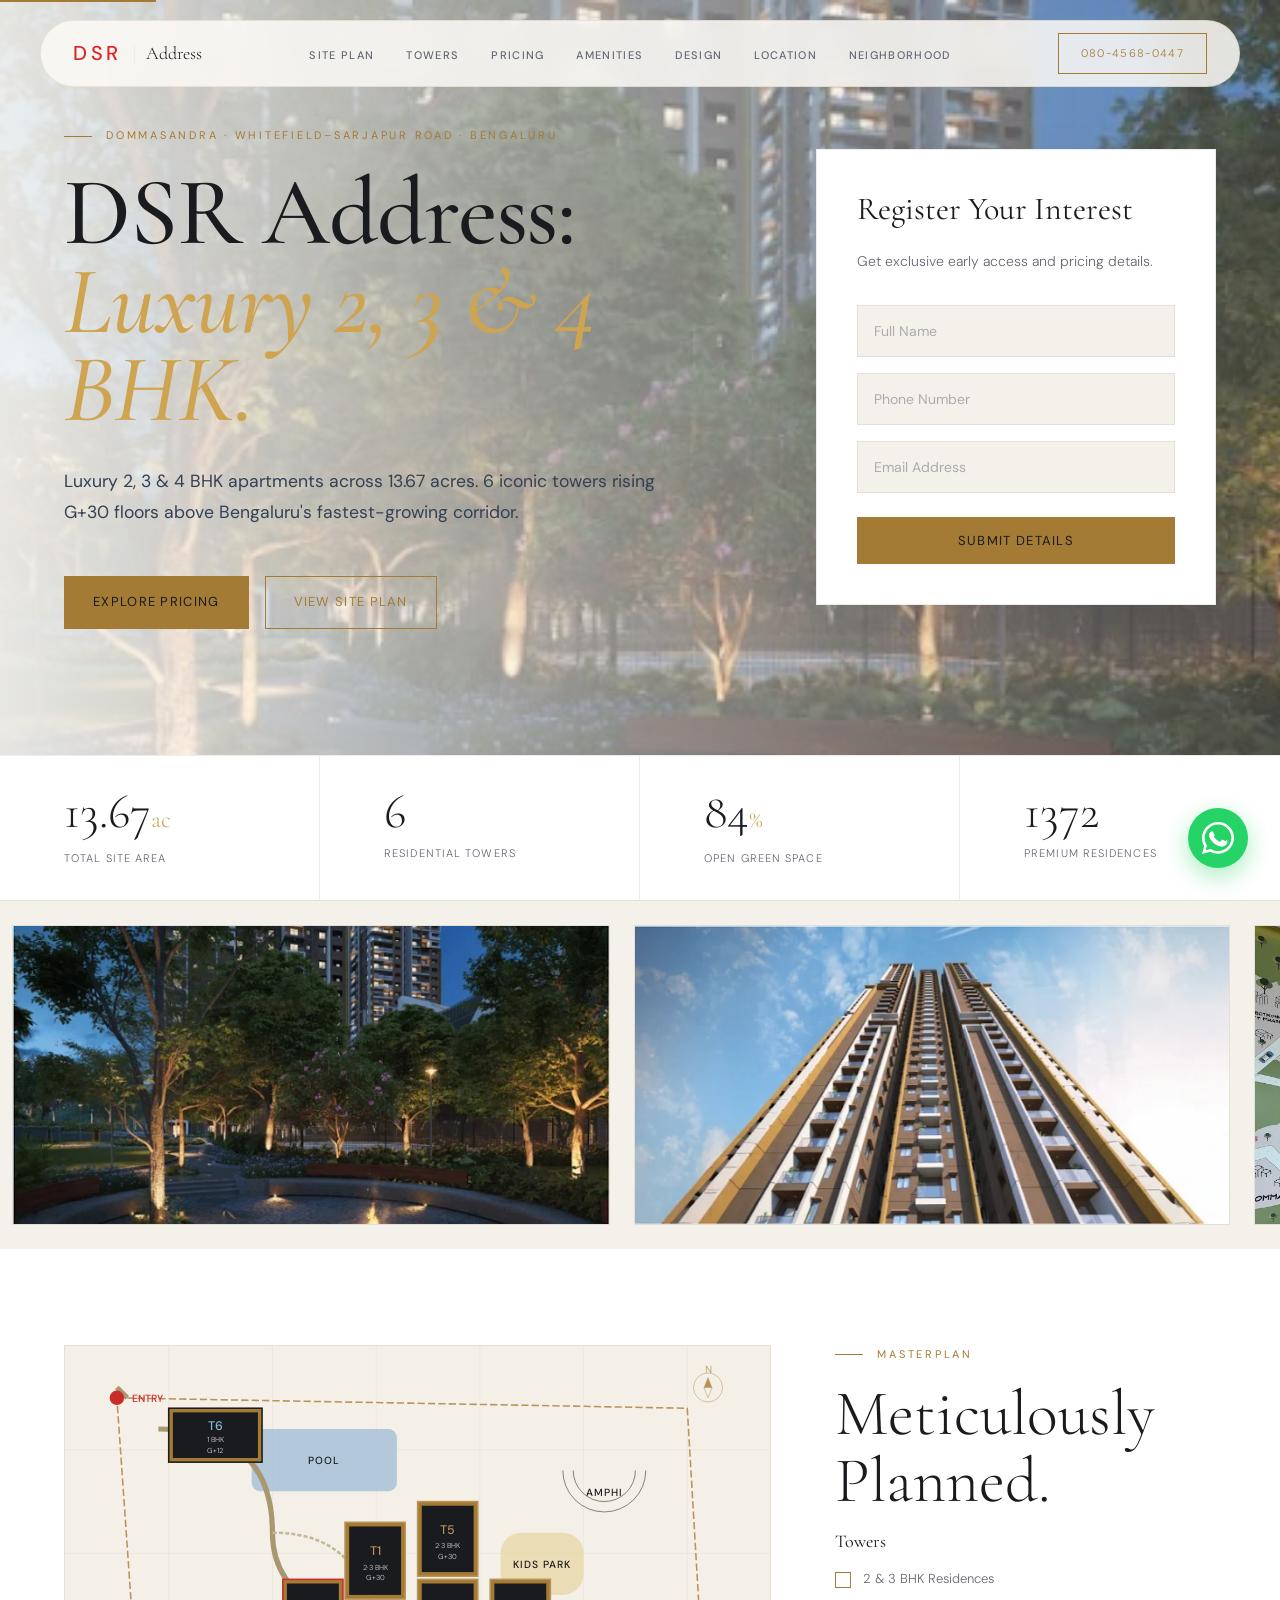
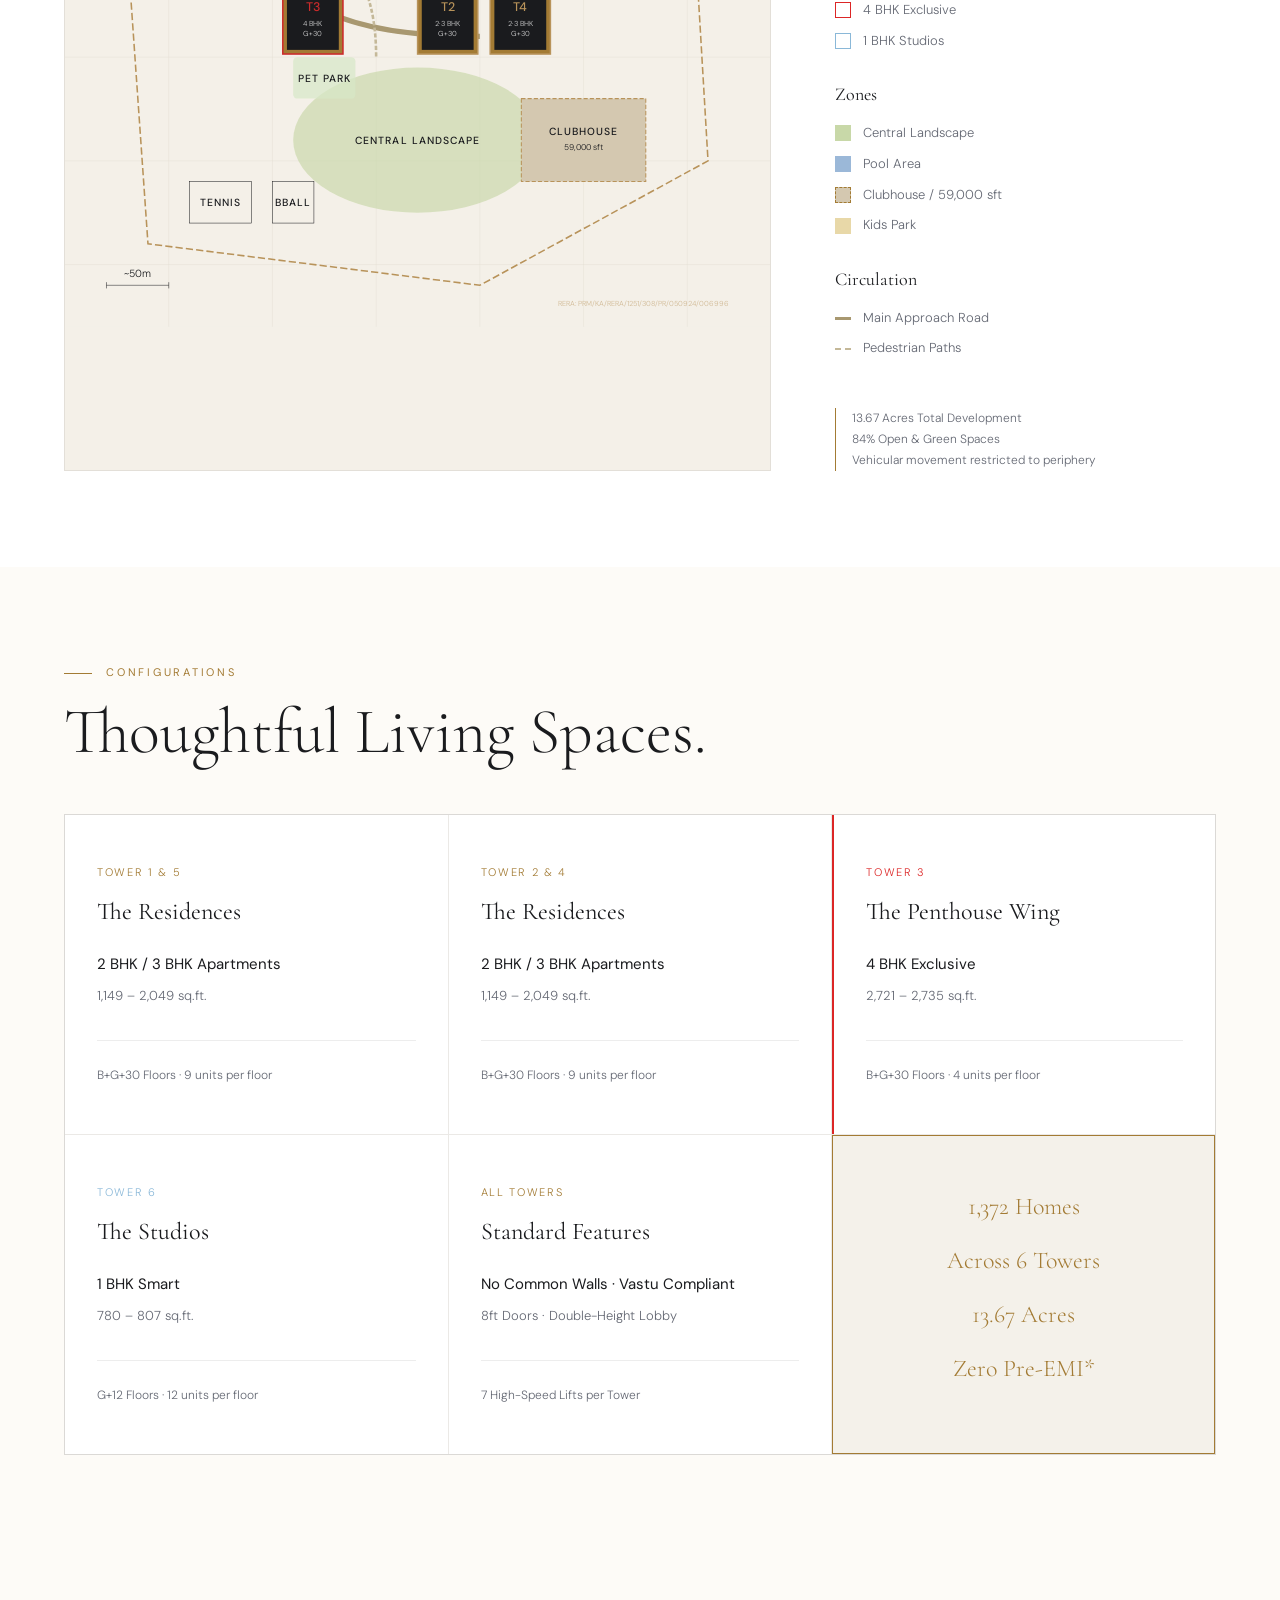
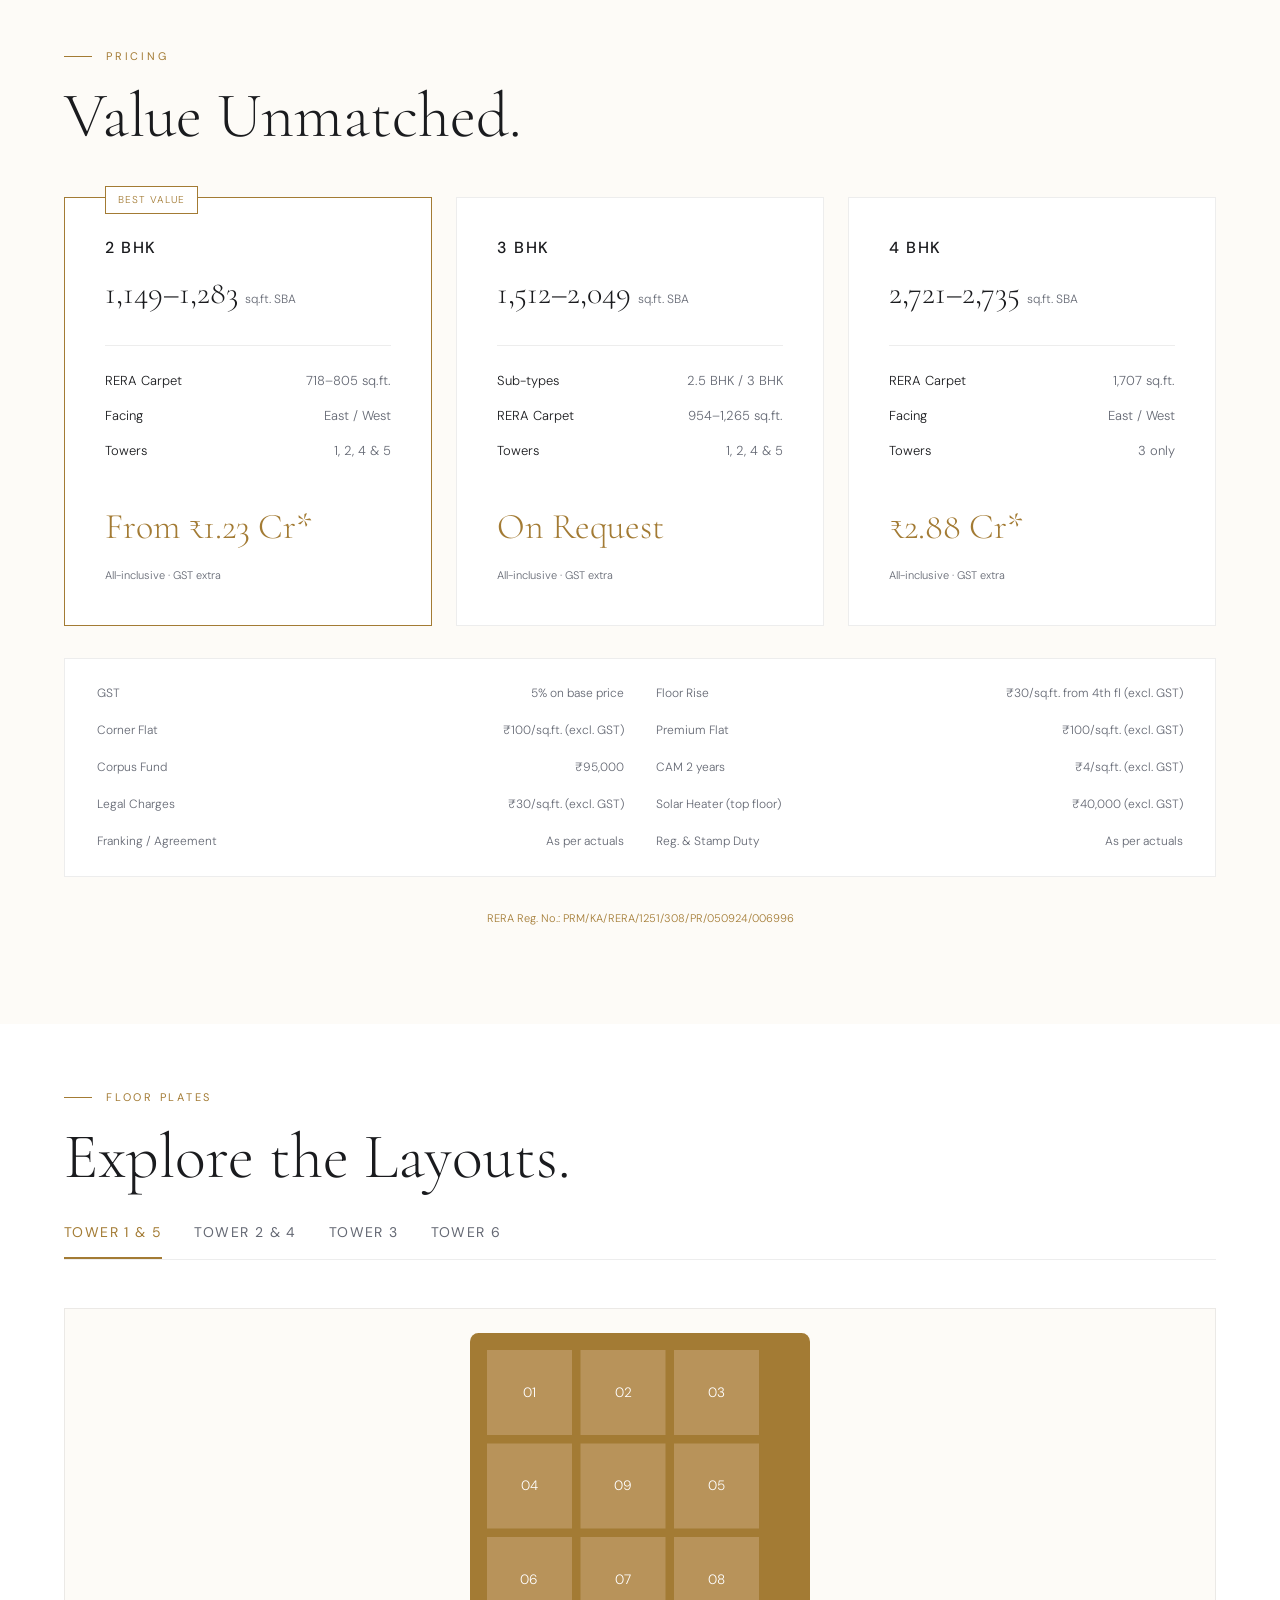
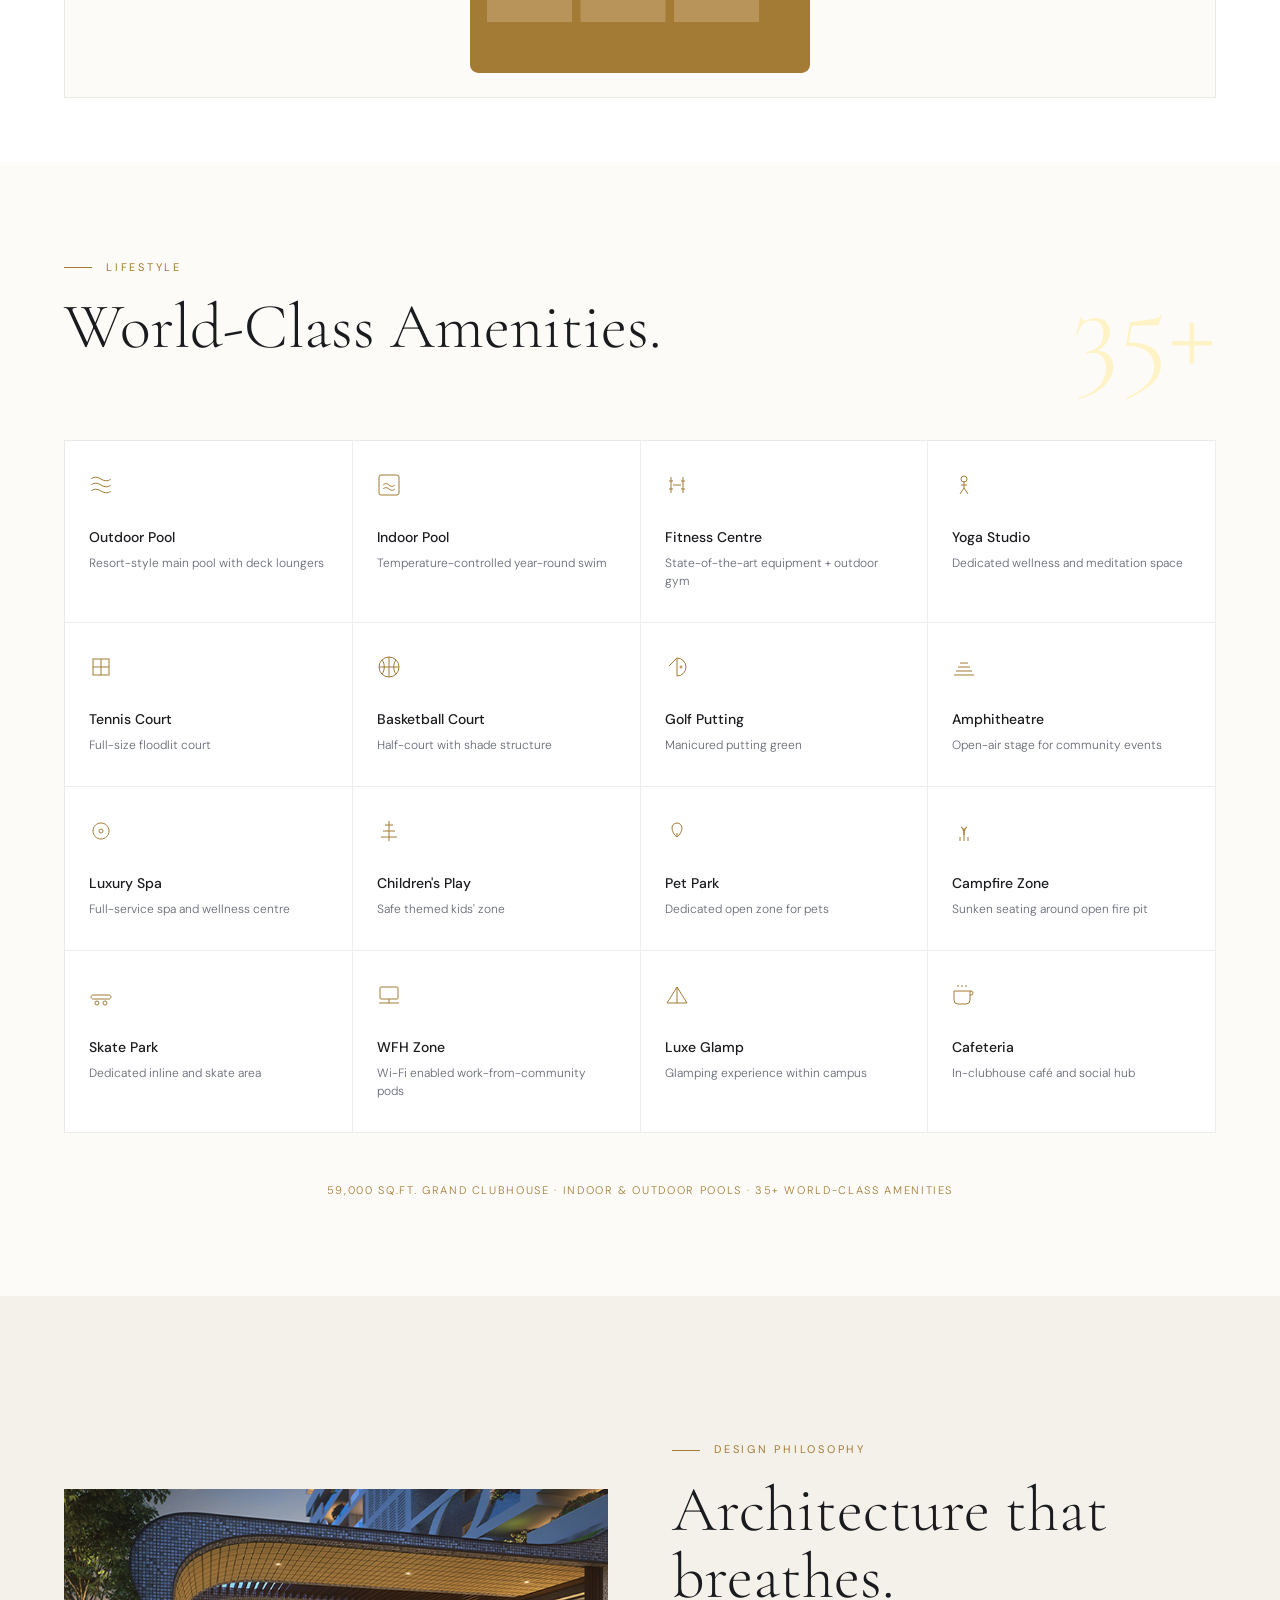
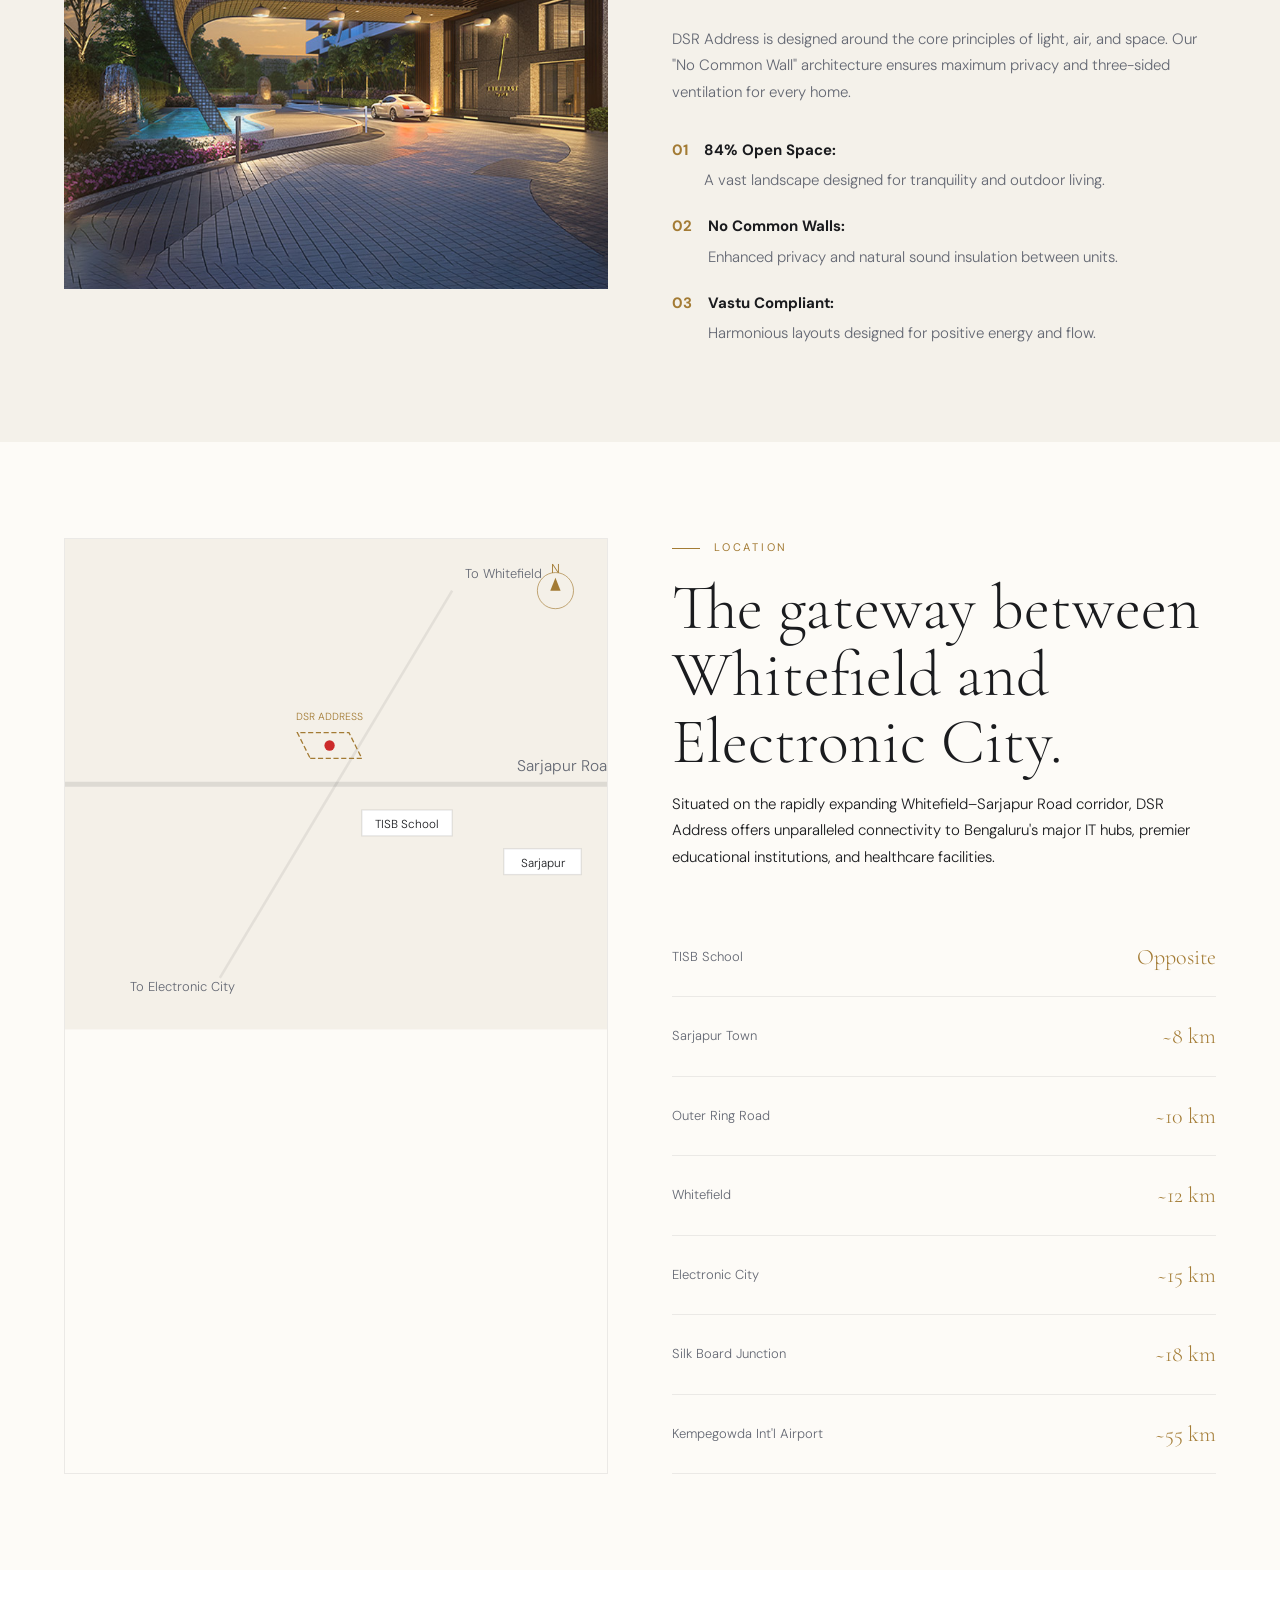
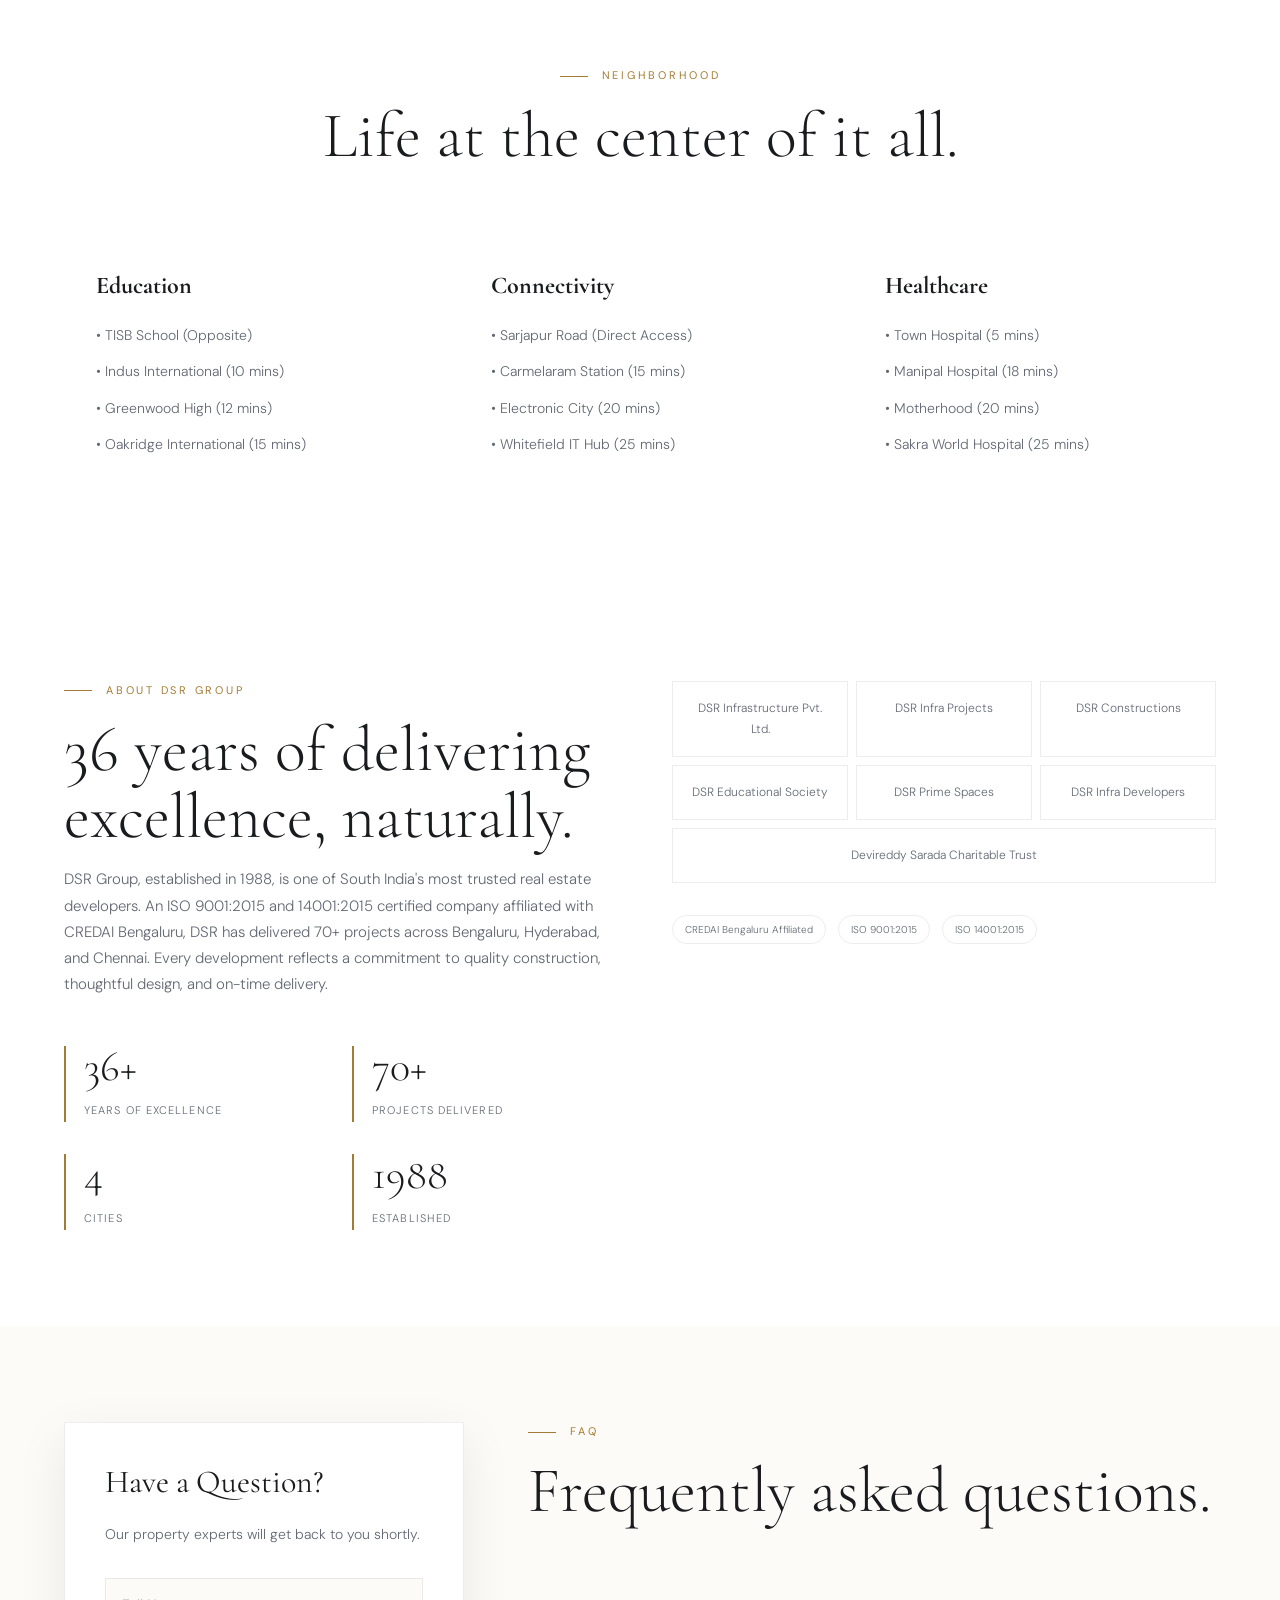
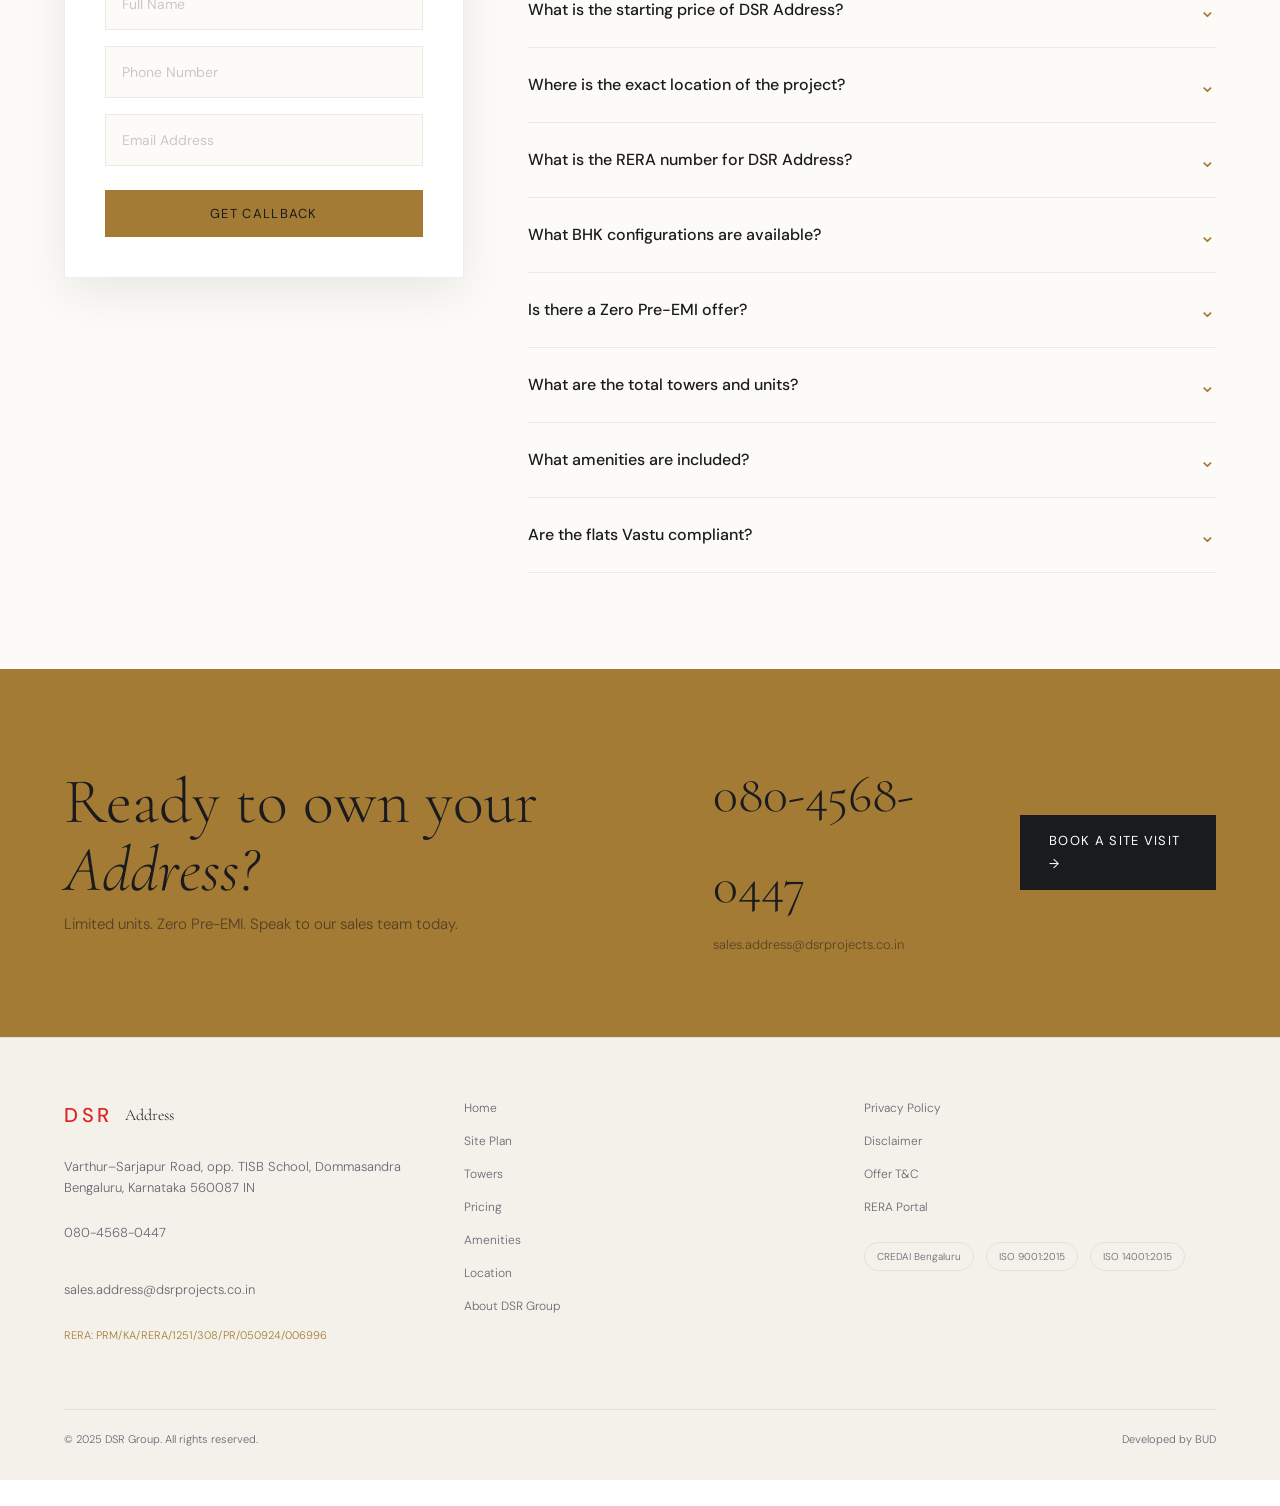
==== commit b4bbbf30: "Link Address page logo to home page" ====
--- a/public_html/address/index.html
+++ b/public_html/address/index.html
@@ -127,11 +127,11 @@
 
   <header id="site-header">
     <nav aria-label="Main navigation">
-      <div class="nav-logo">
+      <a href="../" class="nav-logo" aria-label="Back to DSR Group Home">
         <span class="logo-dsr">DSR</span>
         <div class="logo-sep"></div>
         <span class="logo-project">Address</span>
-      </div>
+      </a>
       <ul class="nav-links" role="list">
         <li><a href="#siteplan">Site Plan</a></li>
         <li><a href="#towers">Towers</a></li>
--- a/public_html/address/styles.css
+++ b/public_html/address/styles.css
@@ -187,36 +187,36 @@
 
 /* HEADER */
 #site-header {
-  height: 72px;
+  height: auto;
   position: fixed;
   width: 100%;
-  top: 0;
+  top: 20px;
   left: 0;
   z-index: 1000;
   background: transparent;
-  transition: background 0.4s ease;
+  transition: all 0.4s ease;
   display: flex;
   align-items: center;
-  padding: 0 64px;
+  padding: 0 40px;
 }
 
 #site-header.scrolled {
-  background: var(--glass-bg);
-  backdrop-filter: var(--glass-blur);
-  -webkit-backdrop-filter: var(--glass-blur);
-  border-bottom: 1px solid var(--border-light);
-}
-
-#site-header.scrolled .logo-project,
-#site-header.scrolled .nav-links a {
-  color: var(--charcoal);
-}
-
-#site-header.scrolled .logo-sep {
-  background: var(--border-light);
+  top: 10px;
+}
+
+#site-header.scrolled nav {
+  background: rgba(255, 255, 255, 0.95);
+  box-shadow: 0 15px 50px rgba(0, 0, 0, 0.1);
 }
 
 #site-header nav {
+  background: rgba(253, 251, 247, 0.85);
+  backdrop-filter: blur(15px);
+  -webkit-backdrop-filter: blur(15px);
+  border: 1px solid rgba(163, 123, 52, 0.15);
+  border-radius: 100px;
+  padding: 12px 32px;
+  box-shadow: 0 10px 40px rgba(0, 0, 0, 0.06);
   display: flex;
   align-items: center;
   justify-content: space-between;
@@ -247,7 +247,7 @@
   font-family: 'Cormorant Garamond', serif;
   font-weight: 300;
   font-size: 18px;
-  color: rgba(255, 255, 255, 0.65);
+  color: var(--charcoal);
 }
 
 .nav-links {
@@ -257,11 +257,11 @@
 
 .nav-links a {
   font-family: 'DM Sans', sans-serif;
-  font-weight: 400;
+  font-weight: 500;
   font-size: 11px;
   text-transform: uppercase;
   letter-spacing: 0.12em;
-  color: rgba(255, 255, 255, 0.45);
+  color: var(--text-muted);
 }
 
 .nav-links a:hover {
@@ -1266,9 +1266,20 @@
 }
 
 @media (max-width: 768px) {
+  #site-header {
+    padding: 0 15px;
+    top: 10px;
+  }
+  #site-header nav {
+    padding: 8px 20px;
+    height: 56px;
+  }
   #site-header nav .nav-links, #site-header nav .nav-cta { display: none; }
   .nav-hamburger { display: flex; }
-  #site-header.nav-open { background: var(--charcoal); }
+  #site-header.nav-open nav { 
+    background: var(--bg-surface);
+    border-radius: 20px 20px 0 0;
+  }
   
   .towers-grid { grid-template-columns: 1fr; }
   .pricing-grid { grid-template-columns: 1fr; }
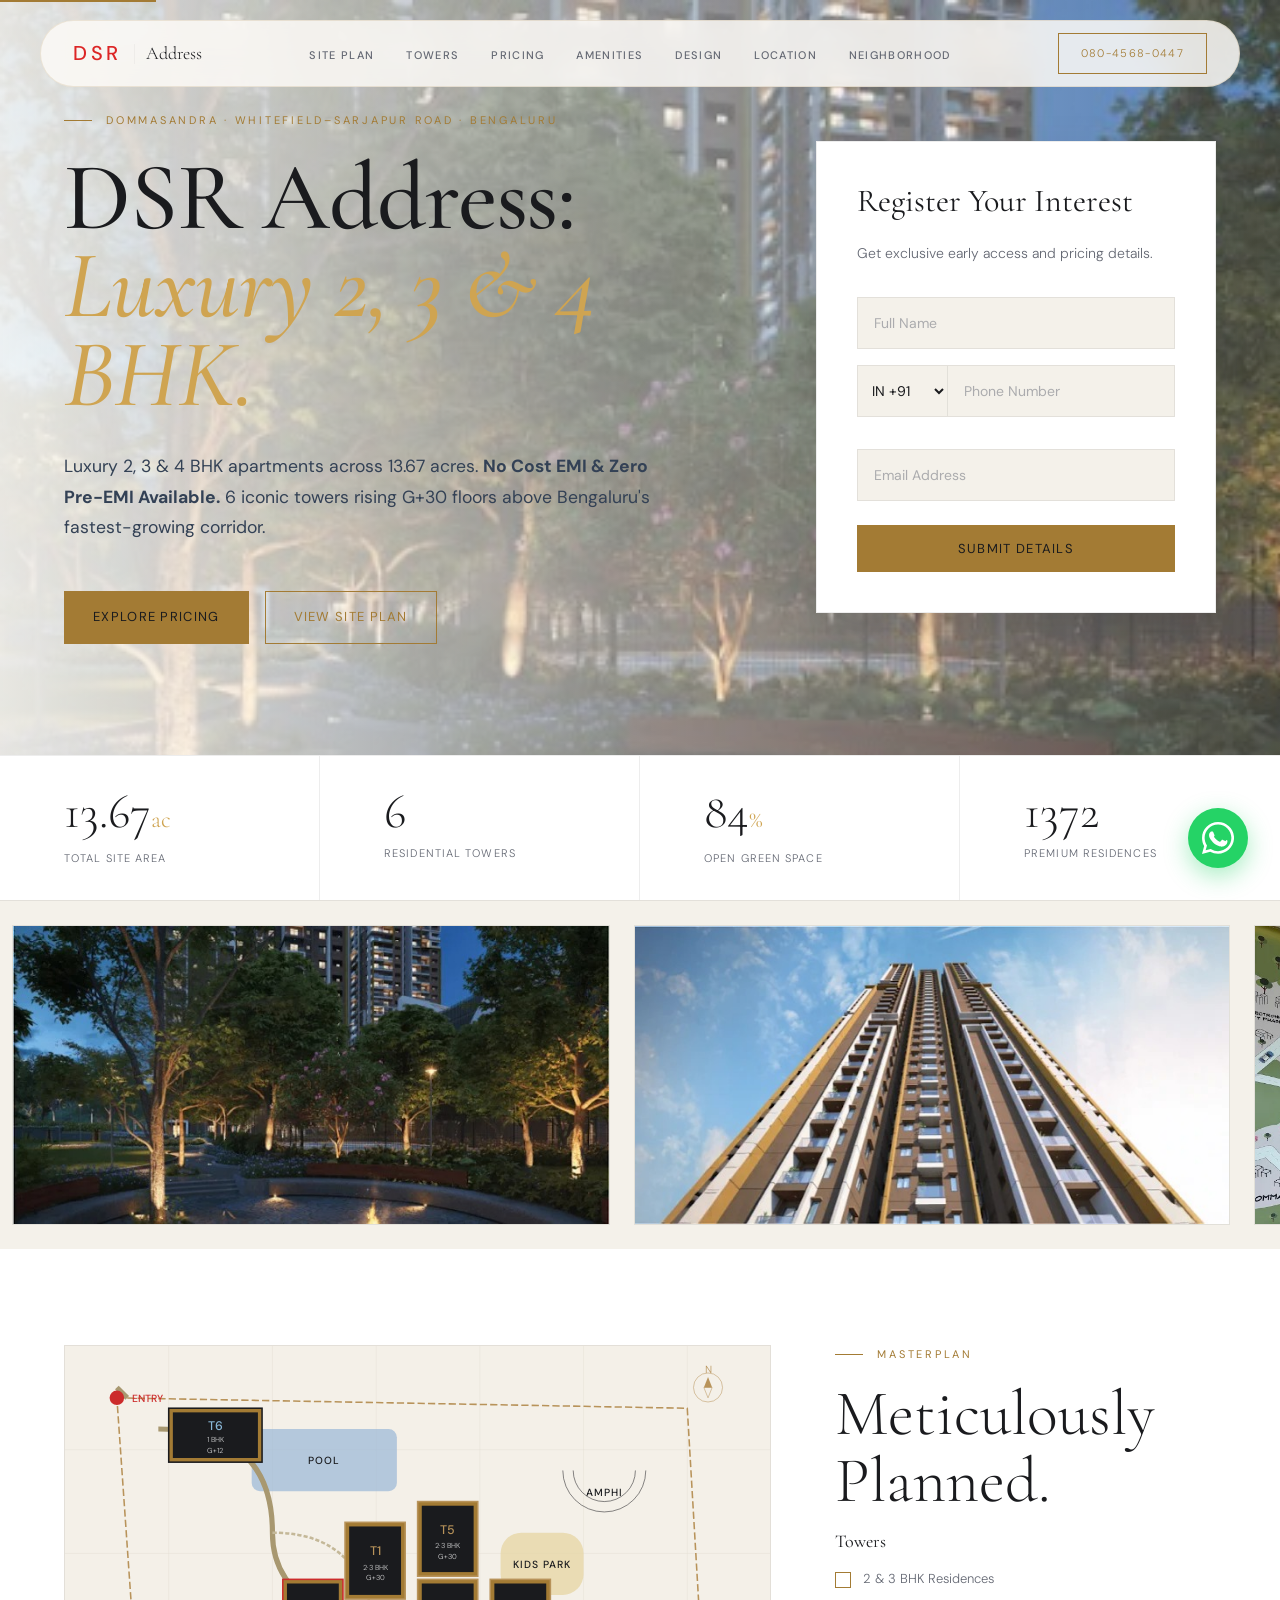
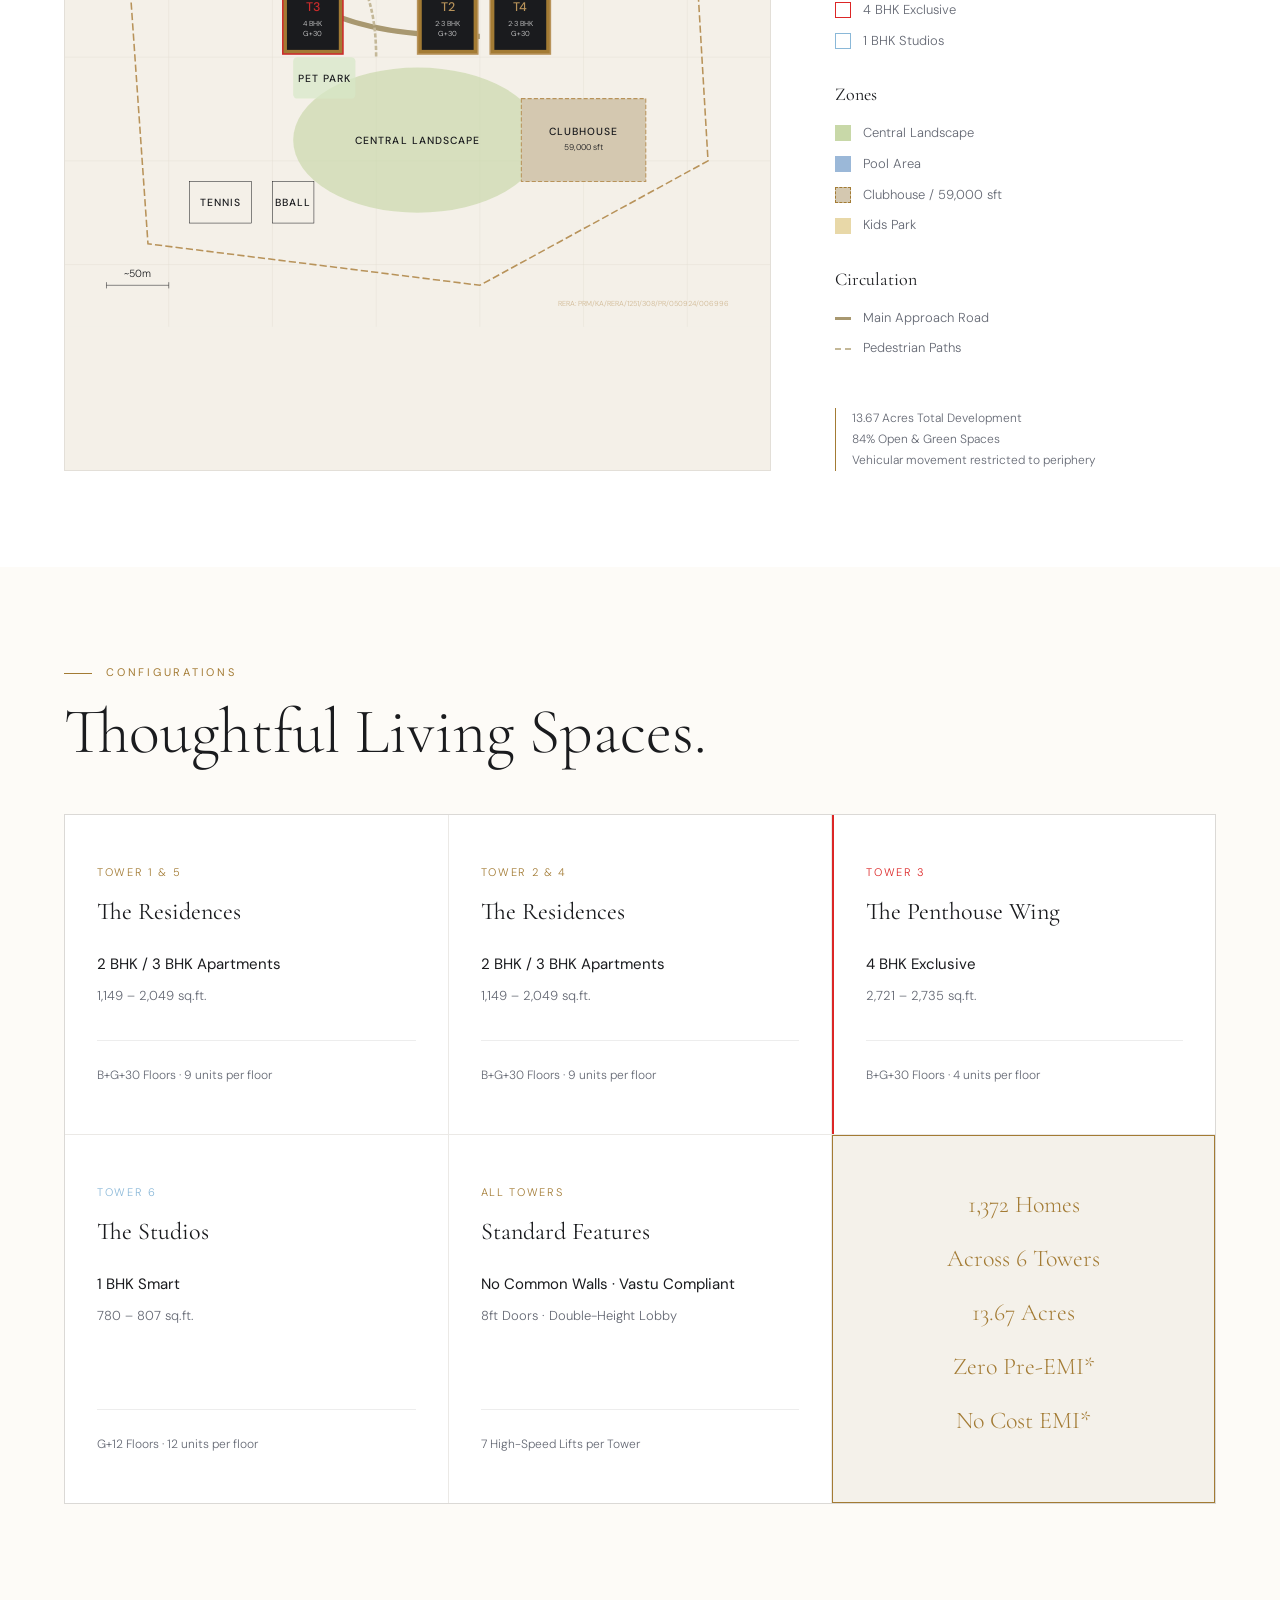
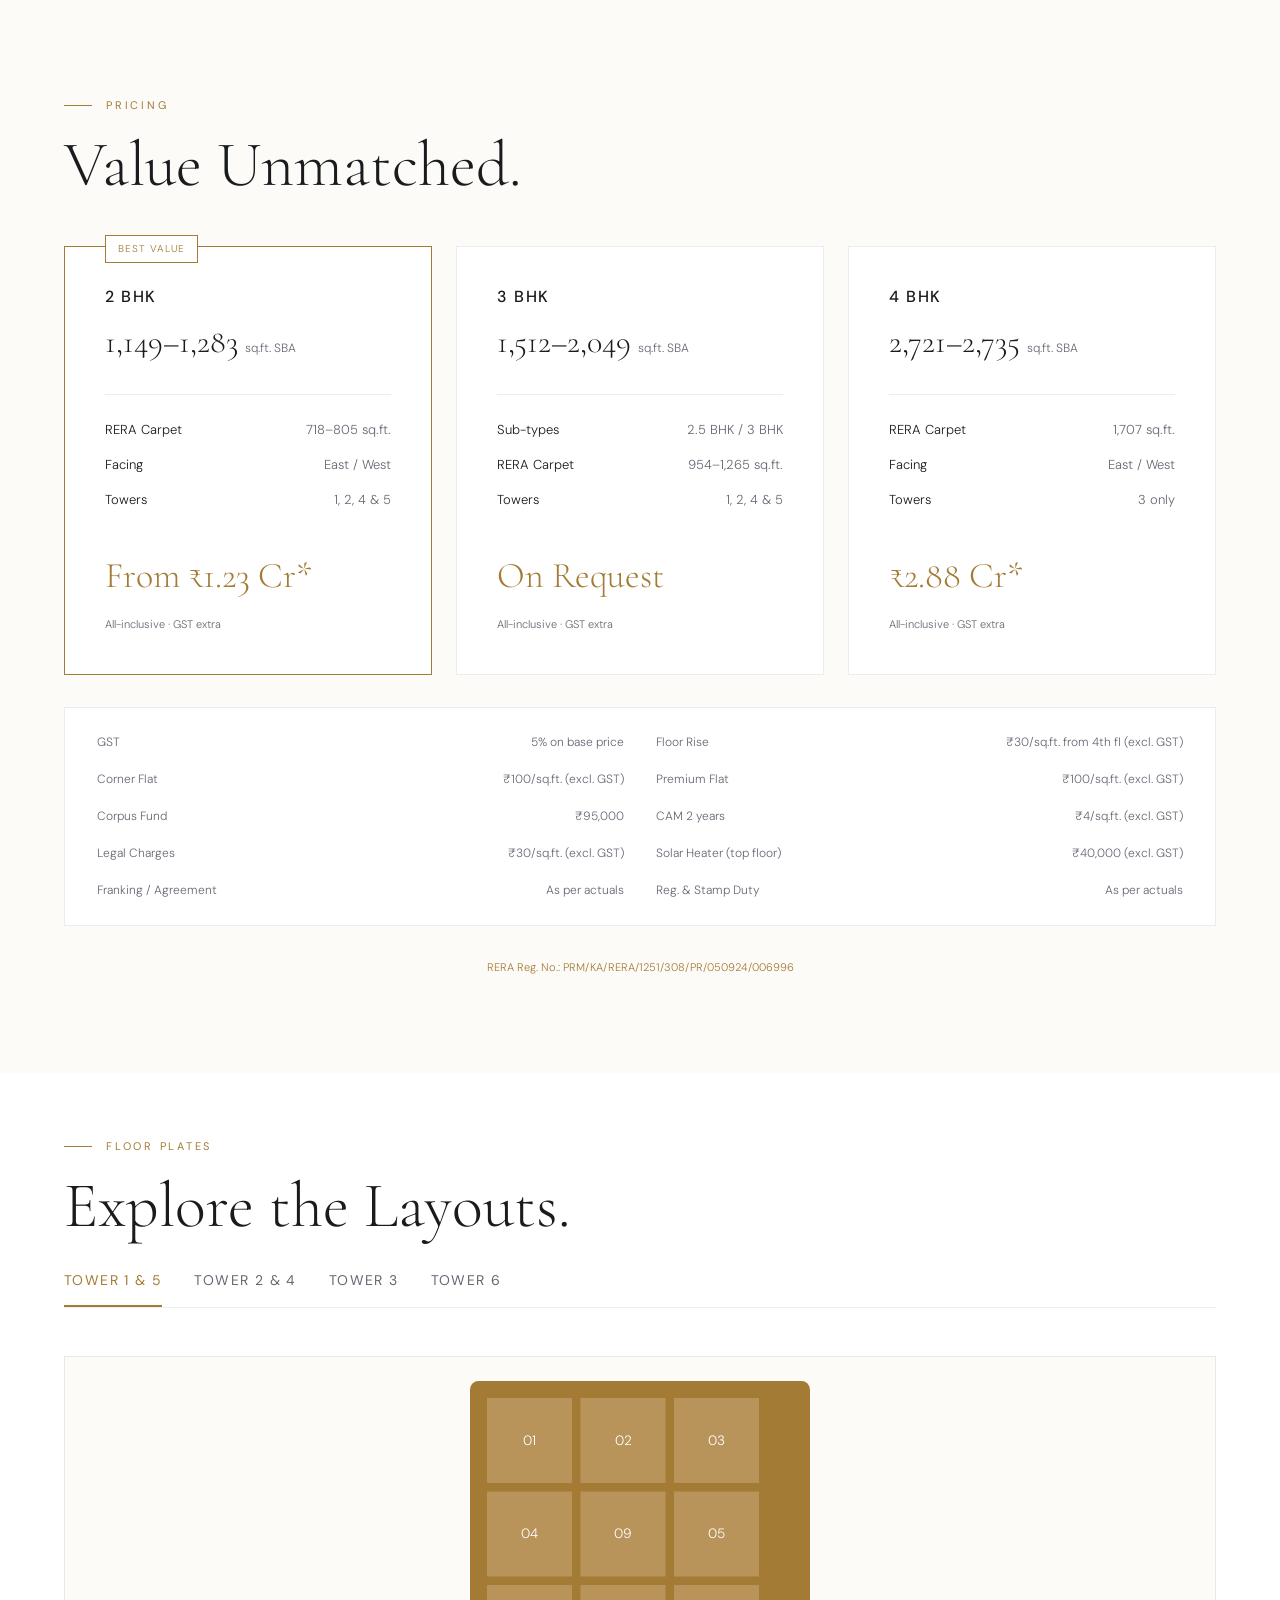
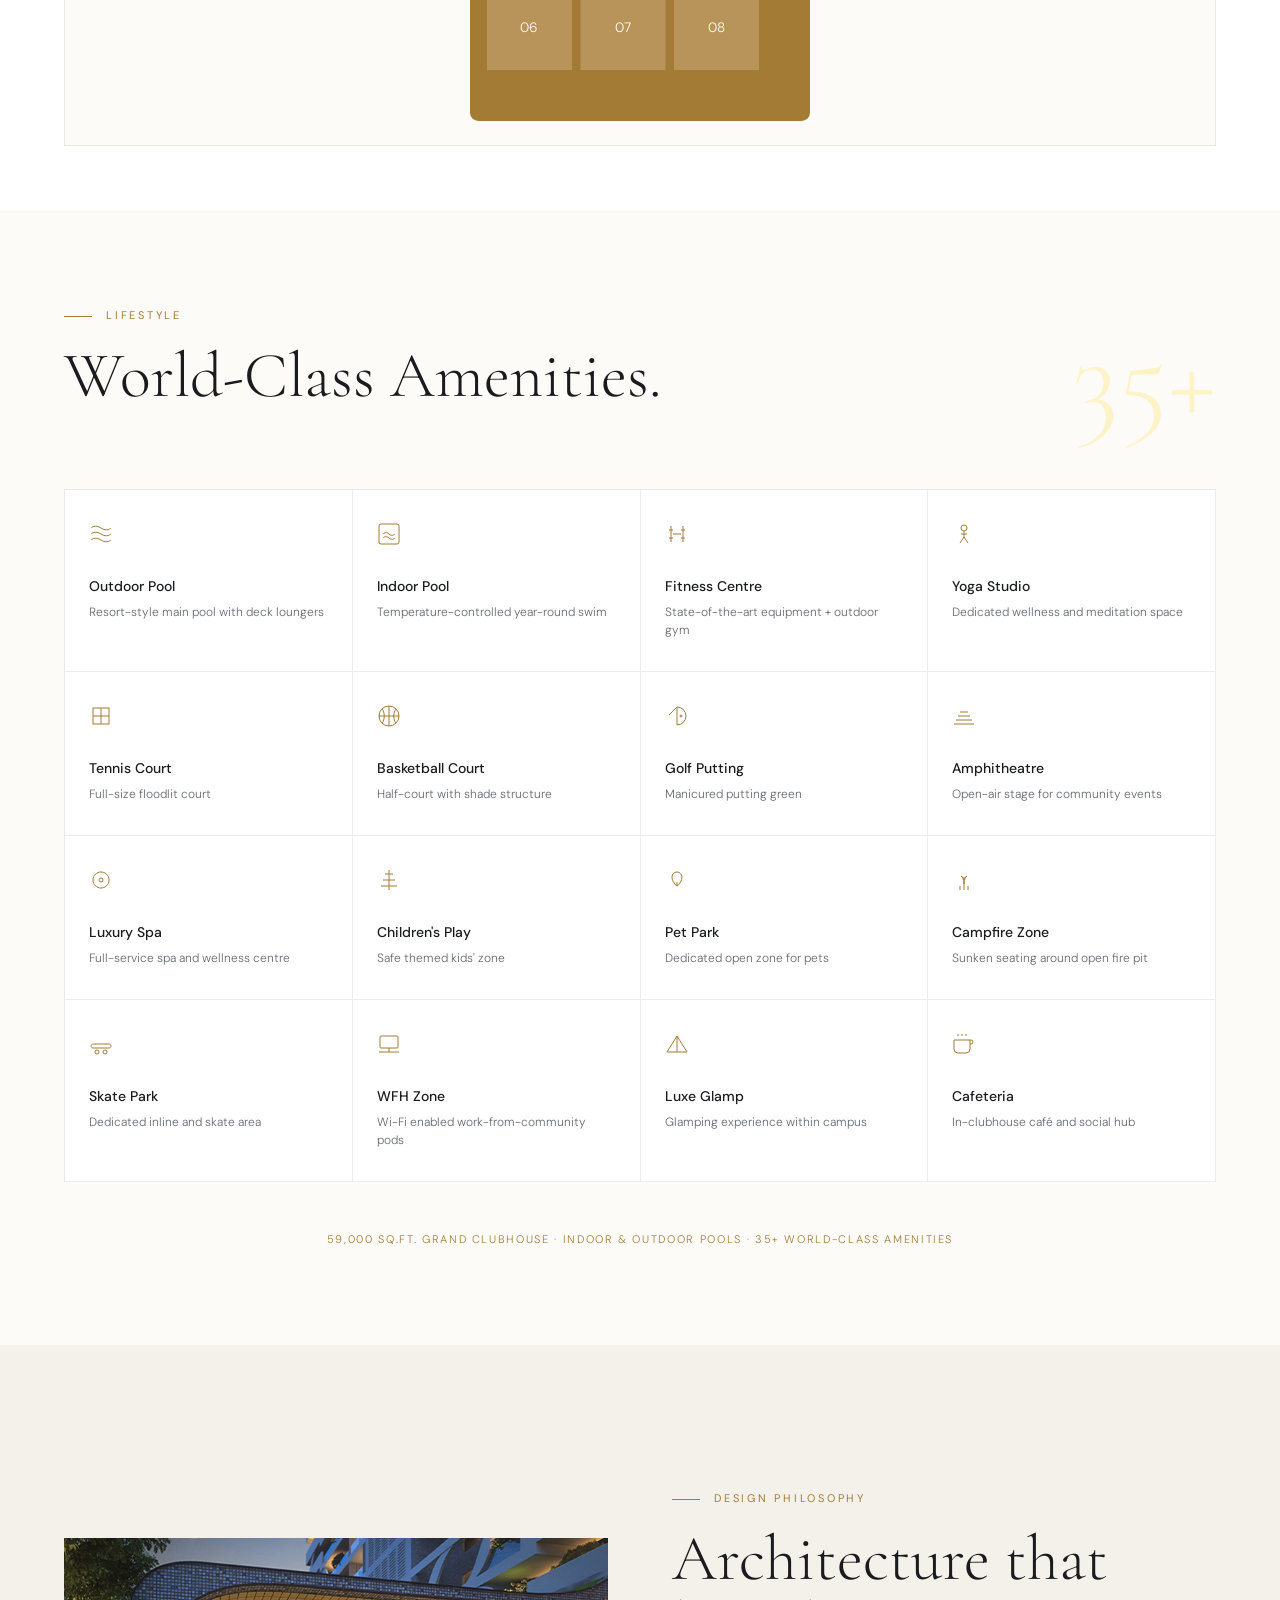
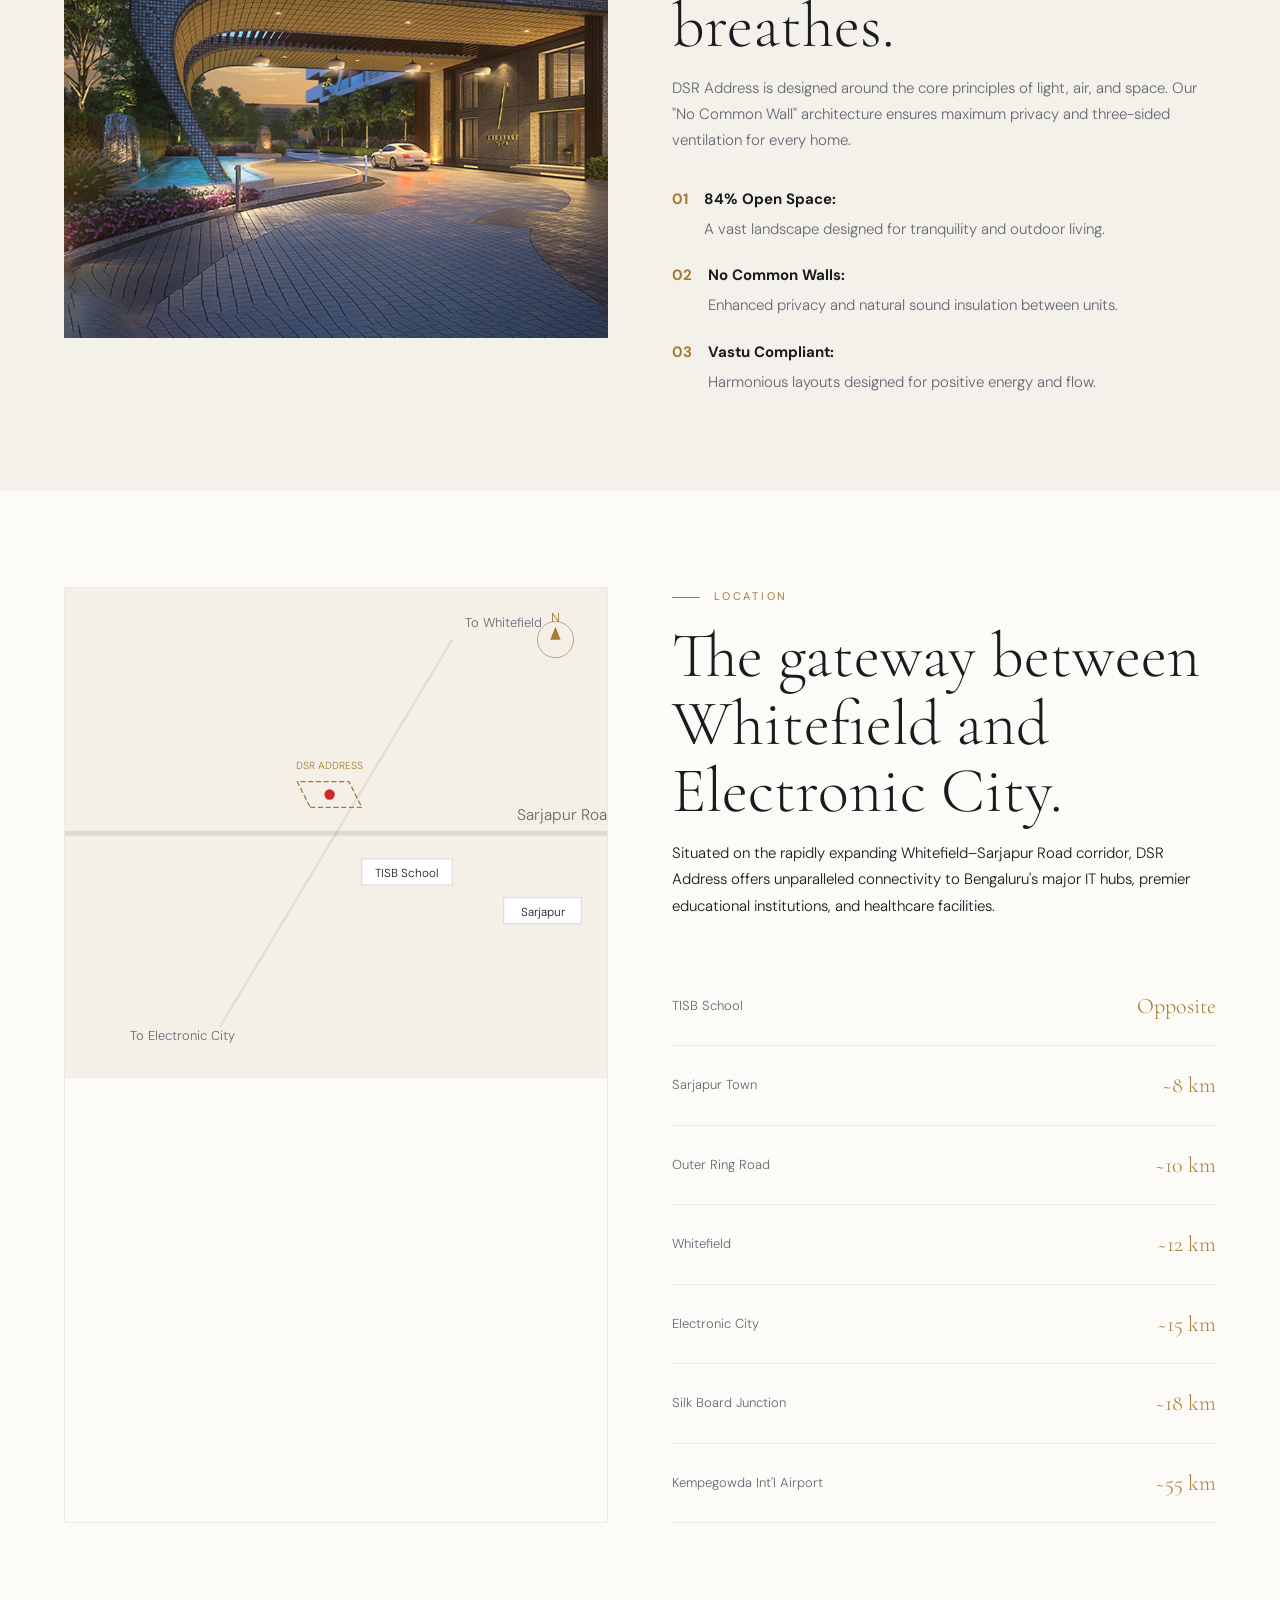
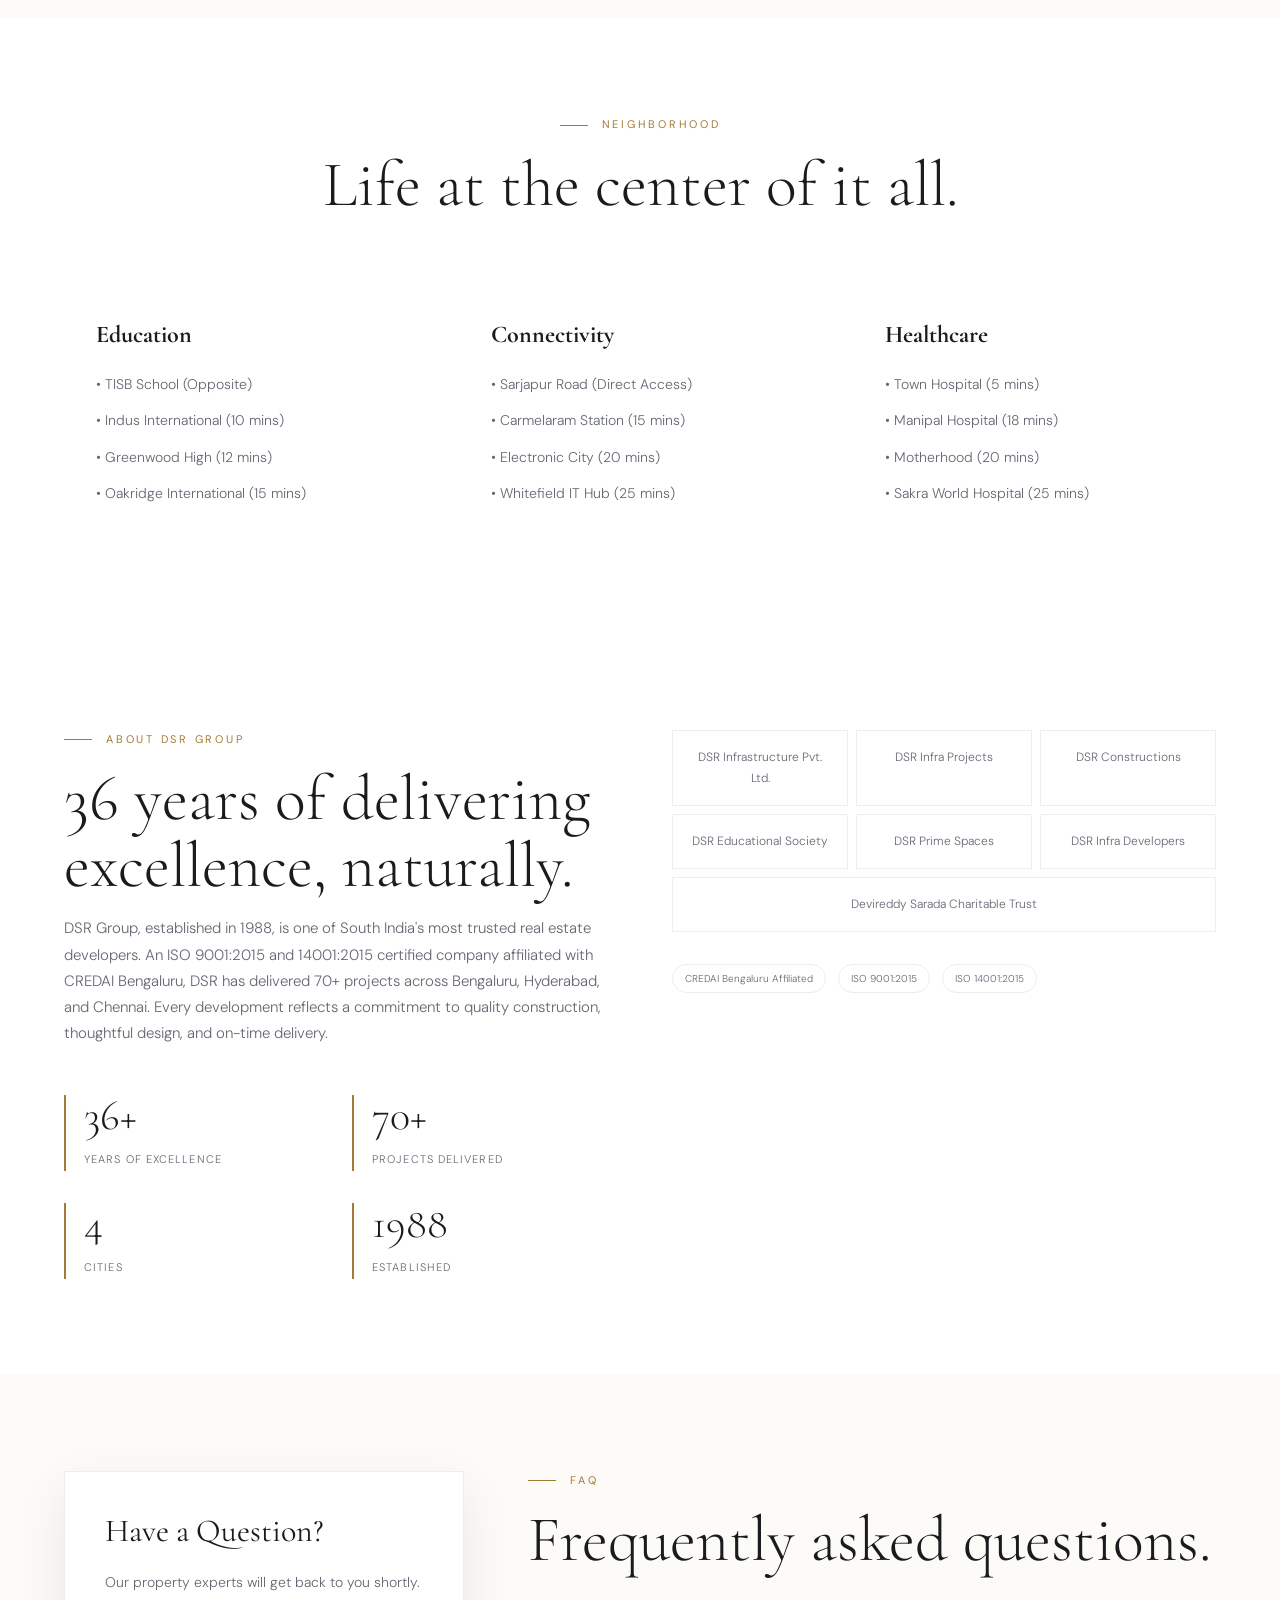
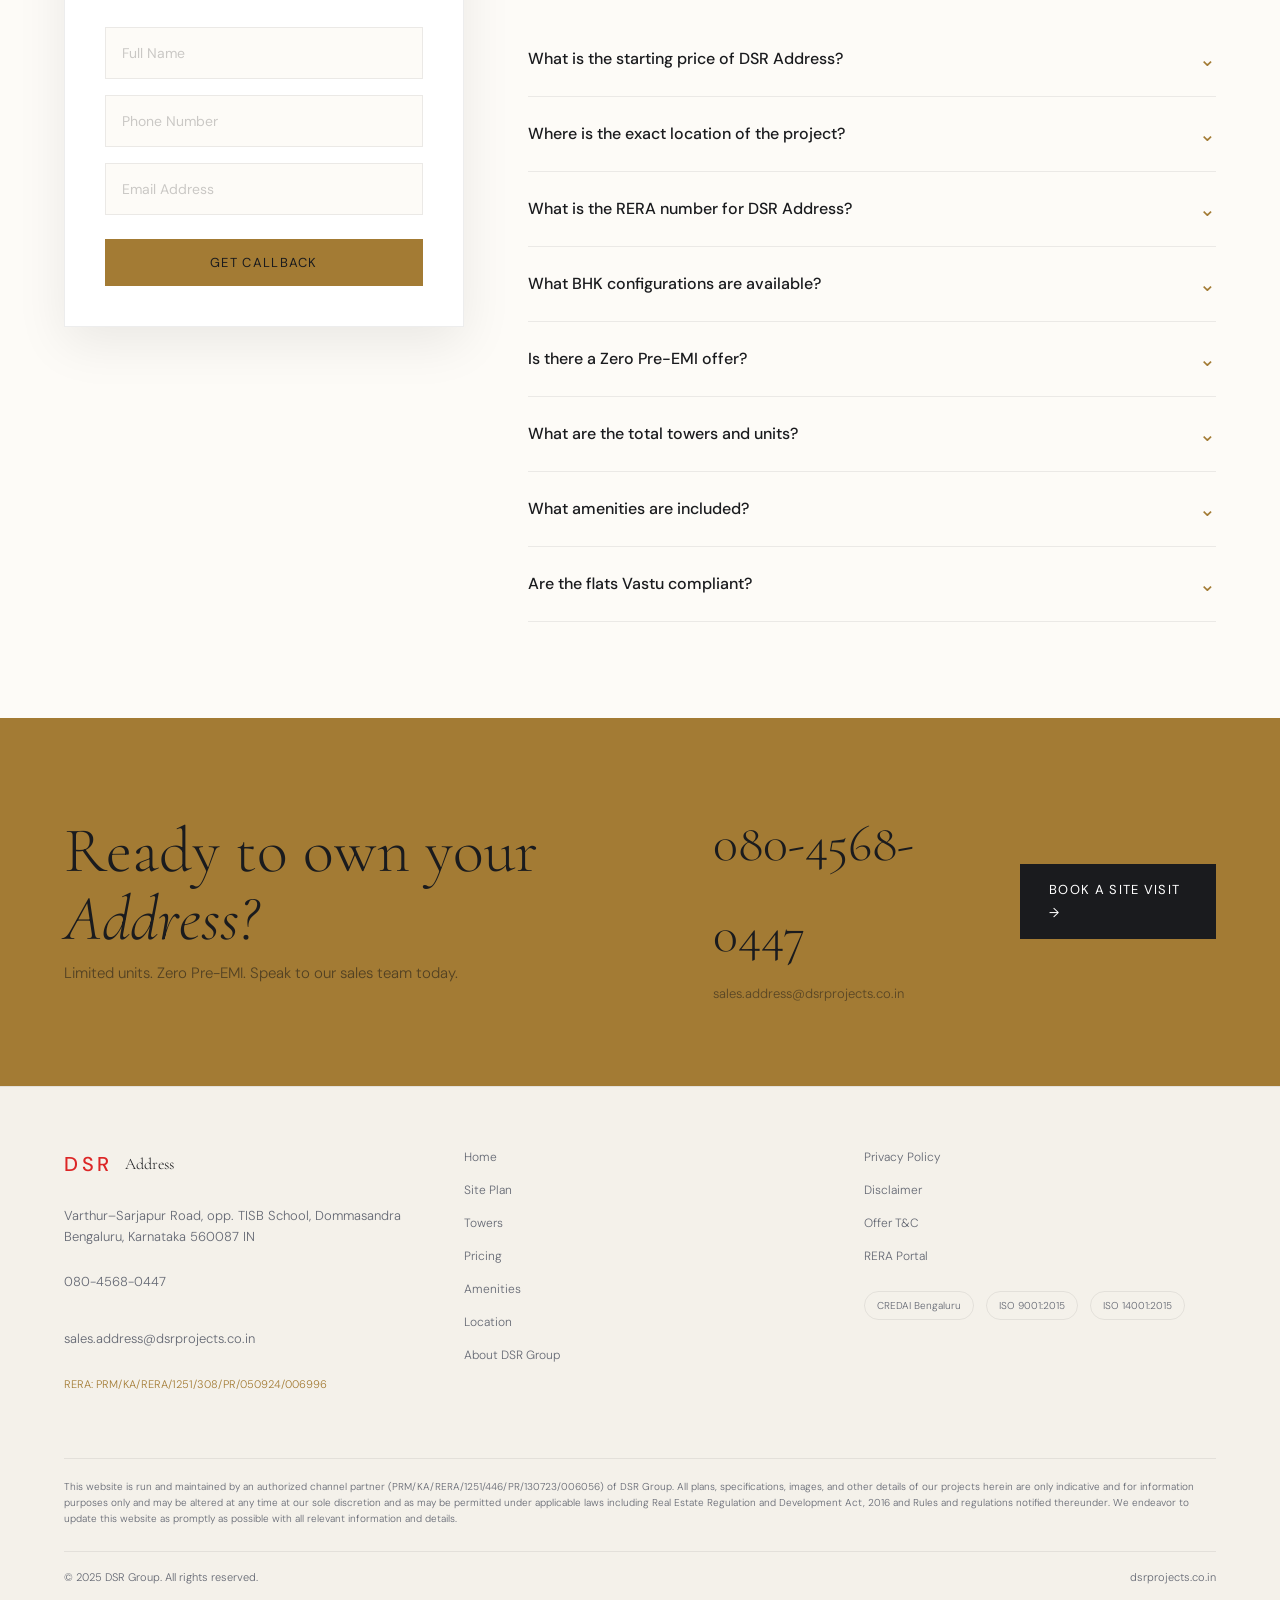
==== commit a98deec0: "Update forms with validation, country codes, RERA disclaimer, and No Cost EMI USP" ====
--- a/public_html/address/index.html
+++ b/public_html/address/index.html
@@ -160,7 +160,7 @@
         <div class="hero-content">
           <p class="section-eyebrow">Dommasandra · Whitefield–Sarjapur Road · Bengaluru</p>
           <h1>DSR Address: <br><em>Luxury 2, 3 & 4 BHK.</em></h1>
-          <p class="hero-sub">Luxury 2, 3 &amp; 4 BHK apartments across 13.67 acres. 6 iconic towers rising G+30 floors above Bengaluru's fastest-growing corridor.</p>
+          <p class="hero-sub">Luxury 2, 3 &amp; 4 BHK apartments across 13.67 acres. <strong>No Cost EMI &amp; Zero Pre-EMI Available.</strong> 6 iconic towers rising G+30 floors above Bengaluru's fastest-growing corridor.</p>
           <div class="hero-ctas">
             <a href="#pricing" class="btn-primary">Explore Pricing</a>
             <a href="#siteplan" class="btn-outline">View Site Plan</a>
@@ -172,7 +172,17 @@
             <h3>Register Your Interest</h3>
             <p>Get exclusive early access and pricing details.</p>
             <input type="text" name="name" placeholder="Full Name" required>
-            <input type="tel" name="phone" placeholder="Phone Number" required>
+            <div class="phone-group">
+              <select name="country_code" class="country-code" aria-label="Country Code">
+                <option value="+91" selected>IN +91</option>
+                <option value="+971">UAE +971</option>
+                <option value="+1">USA +1</option>
+                <option value="+44">UK +44</option>
+                <option value="+65">SG +65</option>
+                <option value="+966">KSA +966</option>
+              </select>
+              <input type="tel" name="phone" placeholder="Phone Number" pattern="[0-9]{10,15}" oninput="this.value = this.value.replace(/[^0-9]/g, '')" title="Please enter a valid phone number (digits only)" required>
+            </div>
             <input type="email" name="email" placeholder="Email Address" required>
             <button type="submit" class="btn-primary">Submit Details</button>
           </form>
@@ -401,6 +411,7 @@
           <p>Across 6 Towers</p>
           <p>13.67 Acres</p>
           <p>Zero Pre-EMI*</p>
+          <p>No Cost EMI*</p>
         </article>
       </div>
     </section>
@@ -976,9 +987,14 @@
         </div>
       </div>
     </div>
-    <div class="footer-bottom">
-      <span>© 2025 DSR Group. All rights reserved.</span>
-      <span>Developed by BUD</span>
+    <div class="footer-bottom" style="flex-direction: column; align-items: flex-start; gap: 24px;">
+      <div class="disclaimer" style="font-size: 10px; color: var(--muted); line-height: 1.6; max-width: 100%;">
+        This website is run and maintained by an authorized channel partner (PRM/KA/RERA/1251/446/PR/130723/006056) of DSR Group. All plans, specifications, images, and other details of our projects herein are only indicative and for information purposes only and may be altered at any time at our sole discretion and as may be permitted under applicable laws including Real Estate Regulation and Development Act, 2016 and Rules and regulations notified thereunder. We endeavor to update this website as promptly as possible with all relevant information and details.
+      </div>
+      <div style="display: flex; justify-content: space-between; width: 100%; border-top: 1px solid var(--border-light); padding-top: 16px;">
+        <span>© 2025 DSR Group. All rights reserved.</span>
+        <span>dsrprojects.co.in</span>
+      </div>
     </div>
   </footer>
 
--- a/public_html/address/styles.css
+++ b/public_html/address/styles.css
@@ -1388,3 +1388,40 @@
     height: 300px !important;
   }
 }
+
+/* FORM UPDATES */
+.phone-group {
+  display: flex;
+  gap: 0;
+  border: 1px solid var(--border-light);
+  background: var(--bg-alt);
+  overflow: hidden;
+  transition: var(--transition);
+  margin-bottom: 16px;
+}
+
+.phone-group:focus-within {
+  border-color: var(--gold);
+  background: rgba(255, 255, 255, 0.08);
+}
+
+.country-code {
+  width: 90px;
+  padding: 0 10px;
+  background: transparent;
+  border: none;
+  border-right: 1px solid var(--border-light);
+  font-family: inherit;
+  font-size: 14px;
+  color: var(--charcoal);
+  cursor: pointer;
+  outline: none;
+}
+
+.phone-group input {
+  flex: 1;
+  border: none !important;
+  background: transparent !important;
+  box-shadow: none !important;
+  margin-bottom: 0 !important;
+}
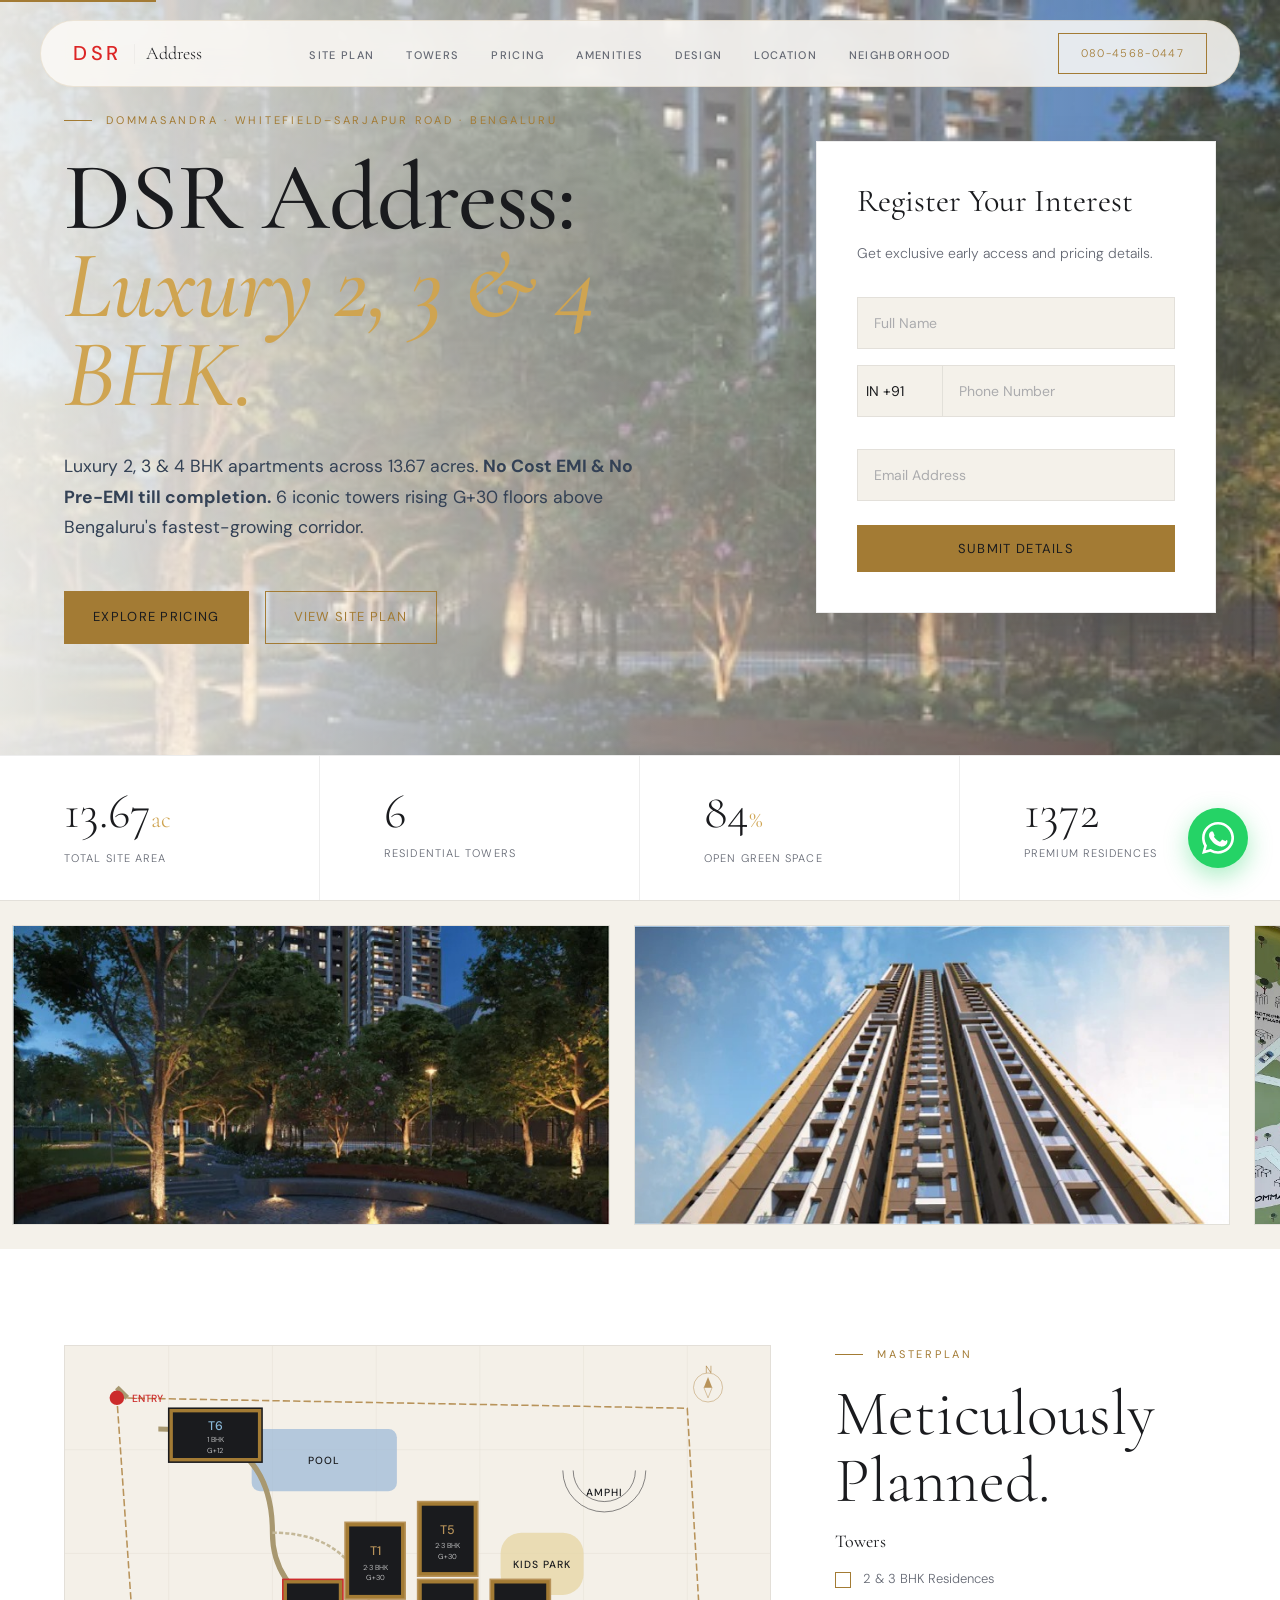
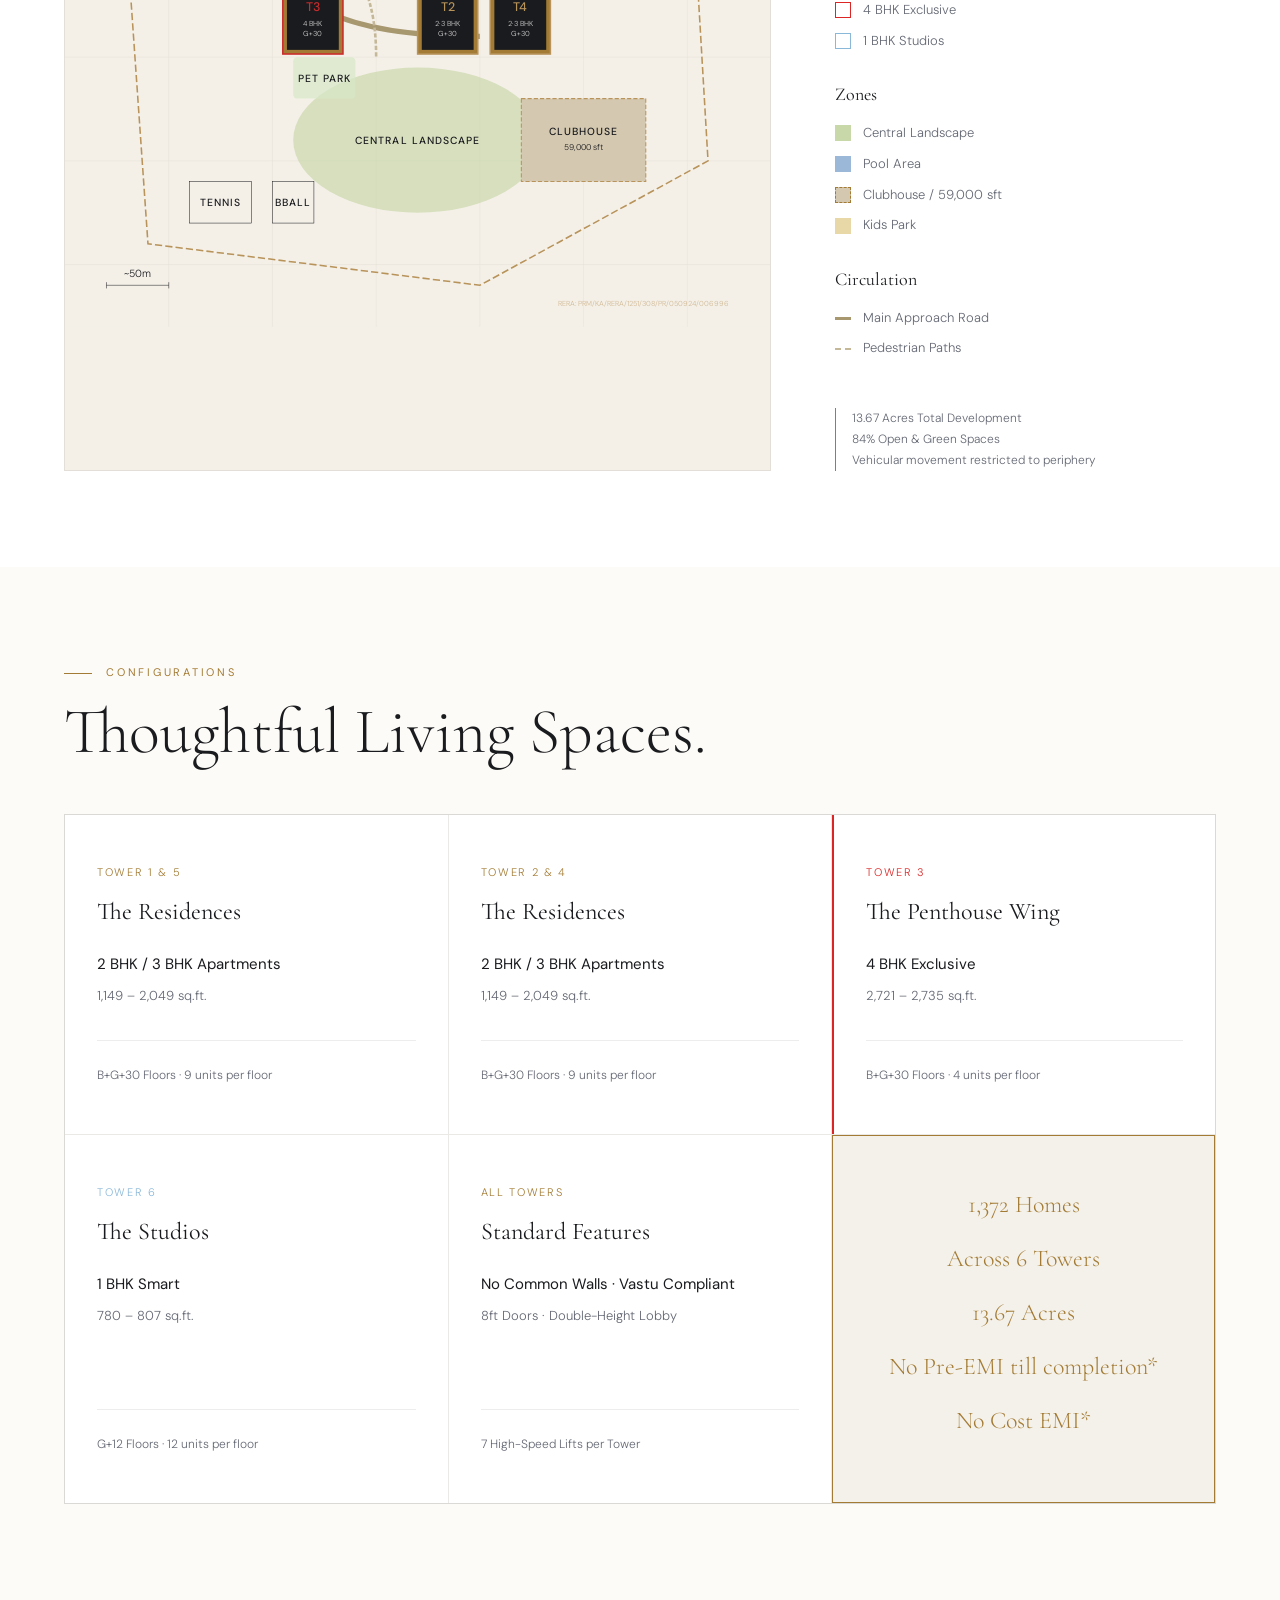
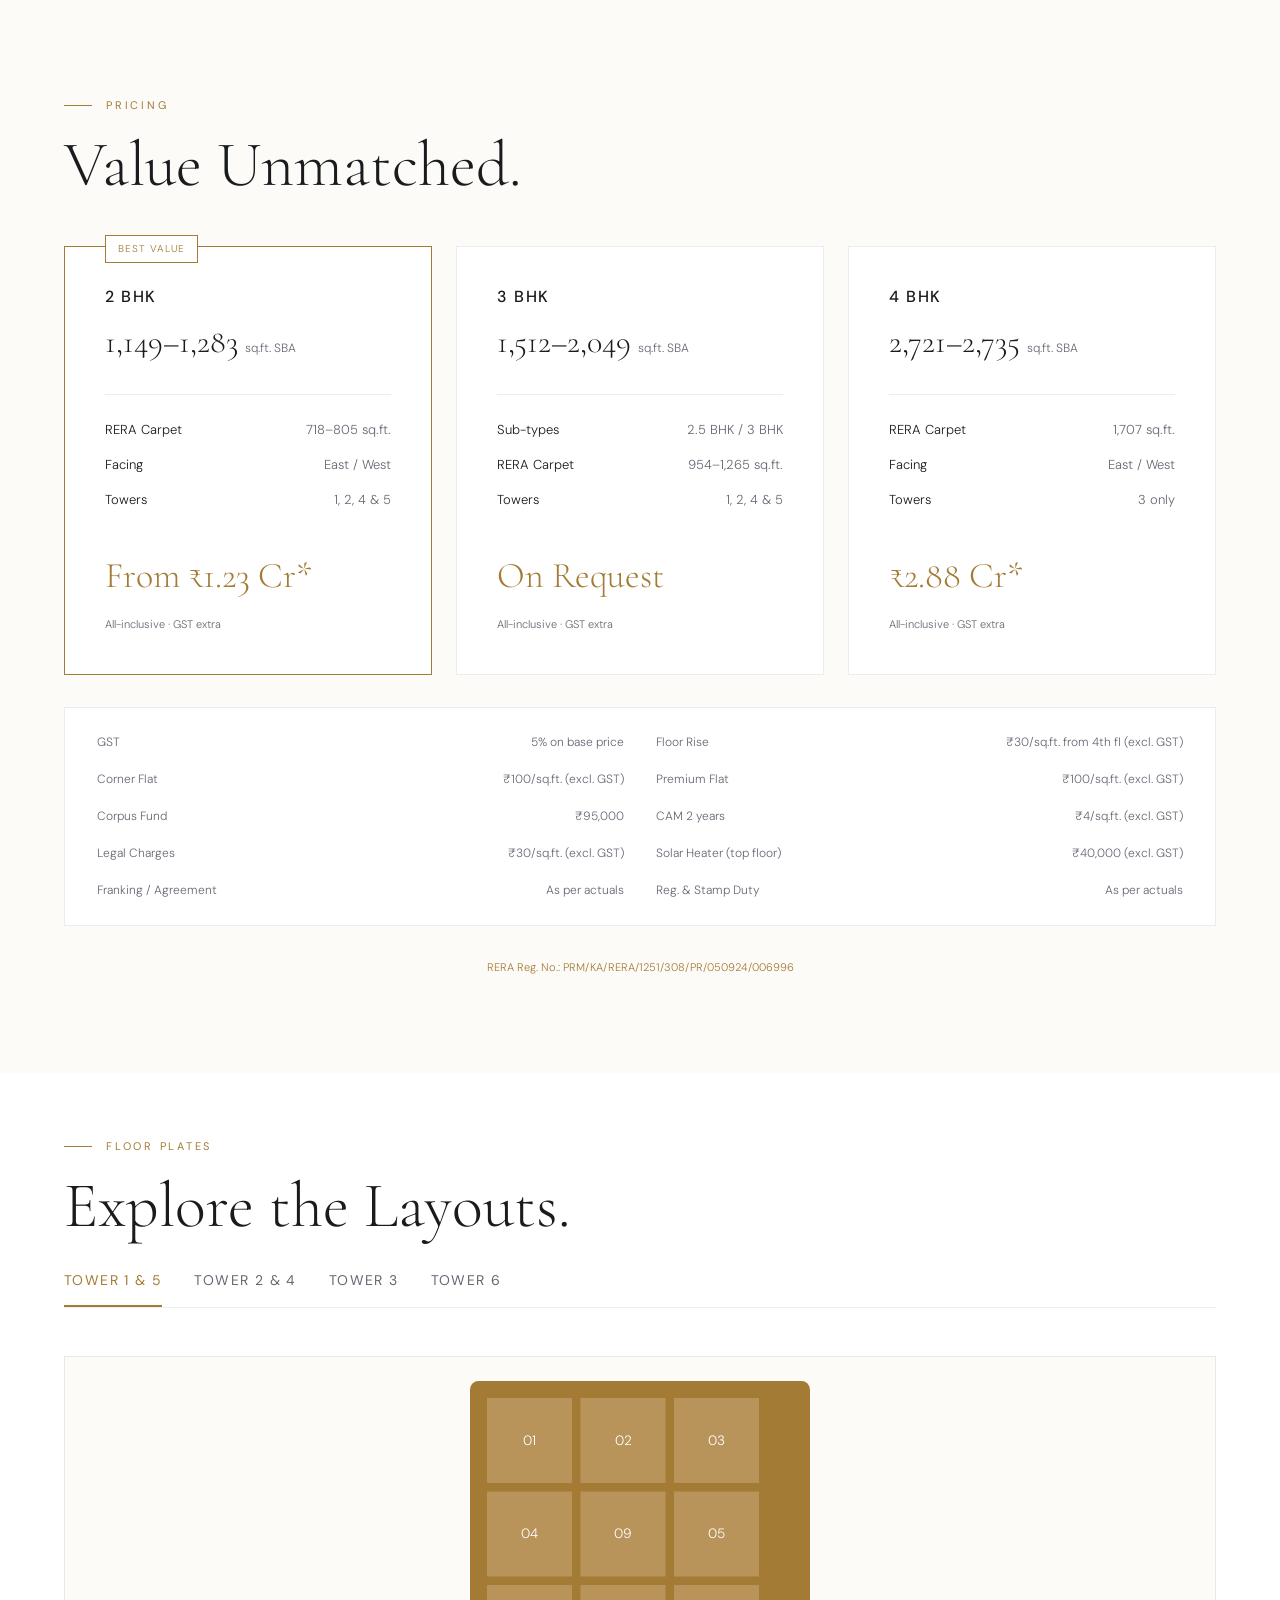
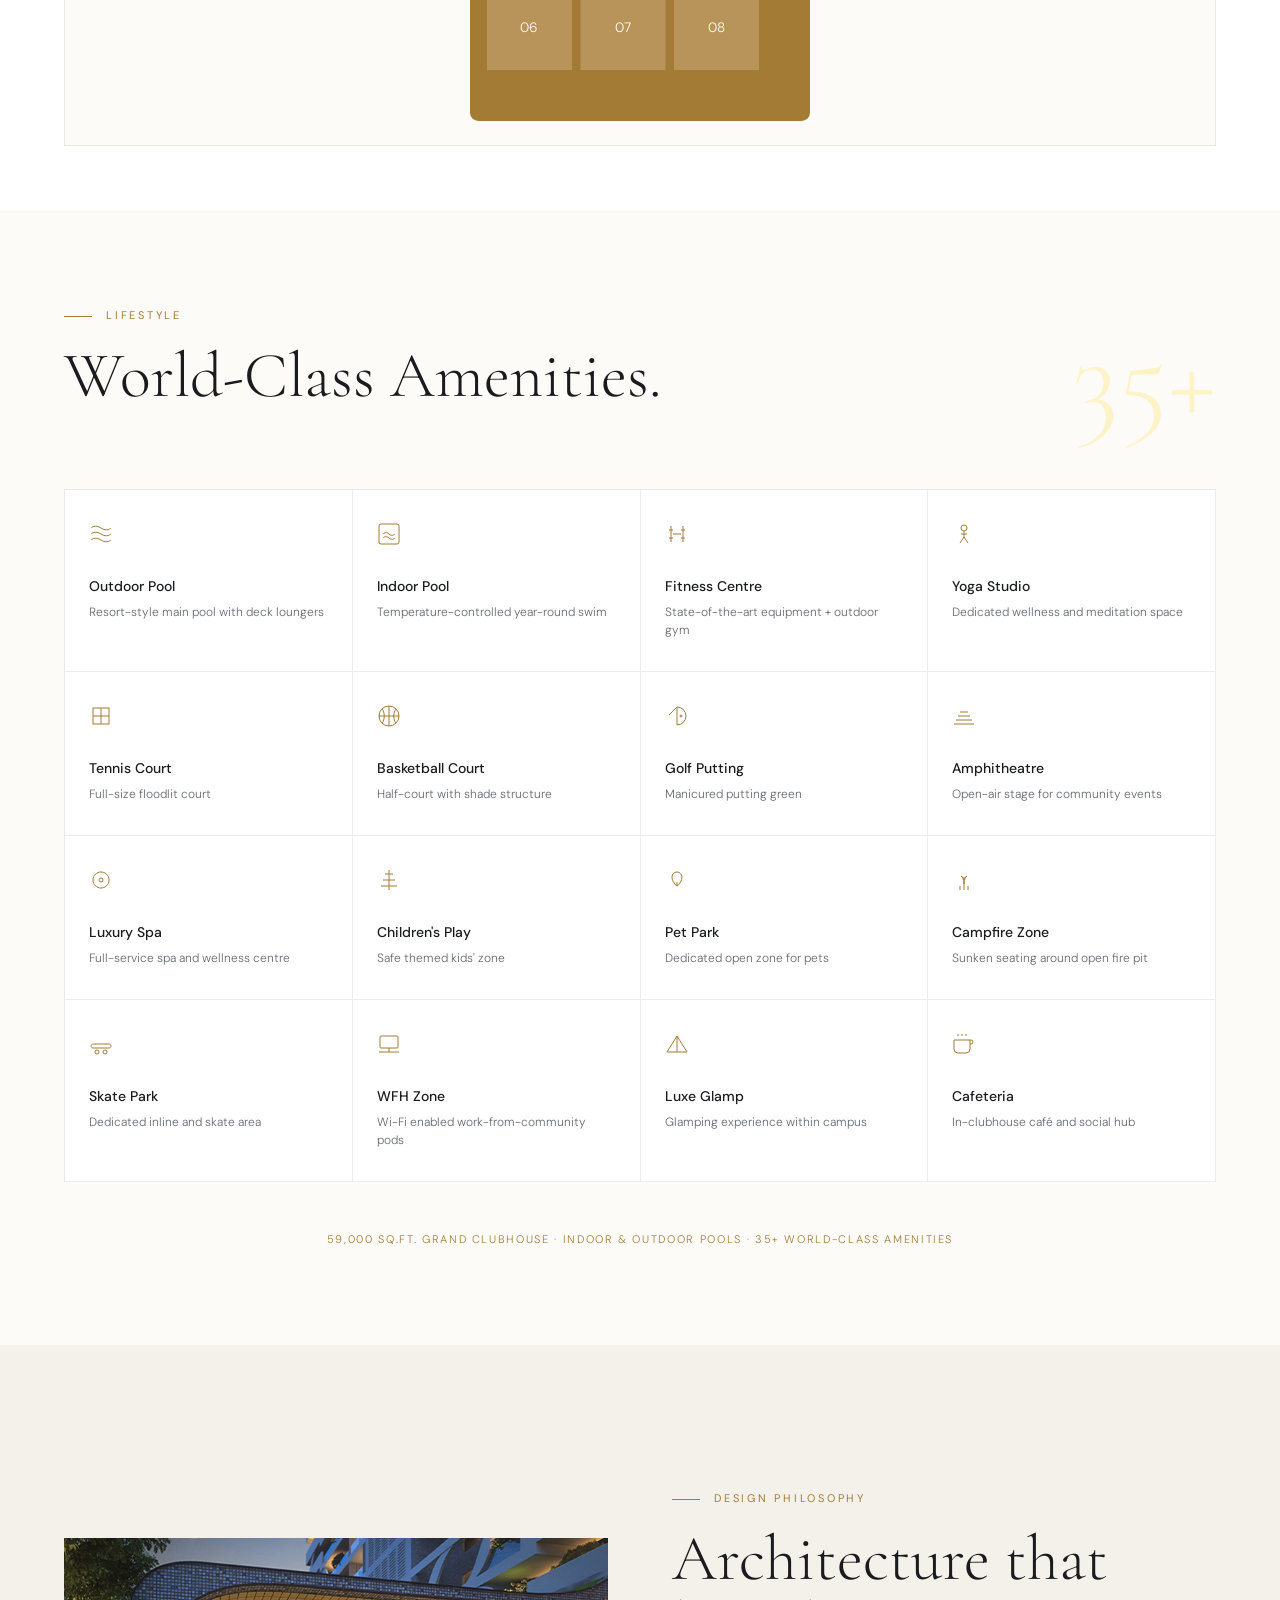
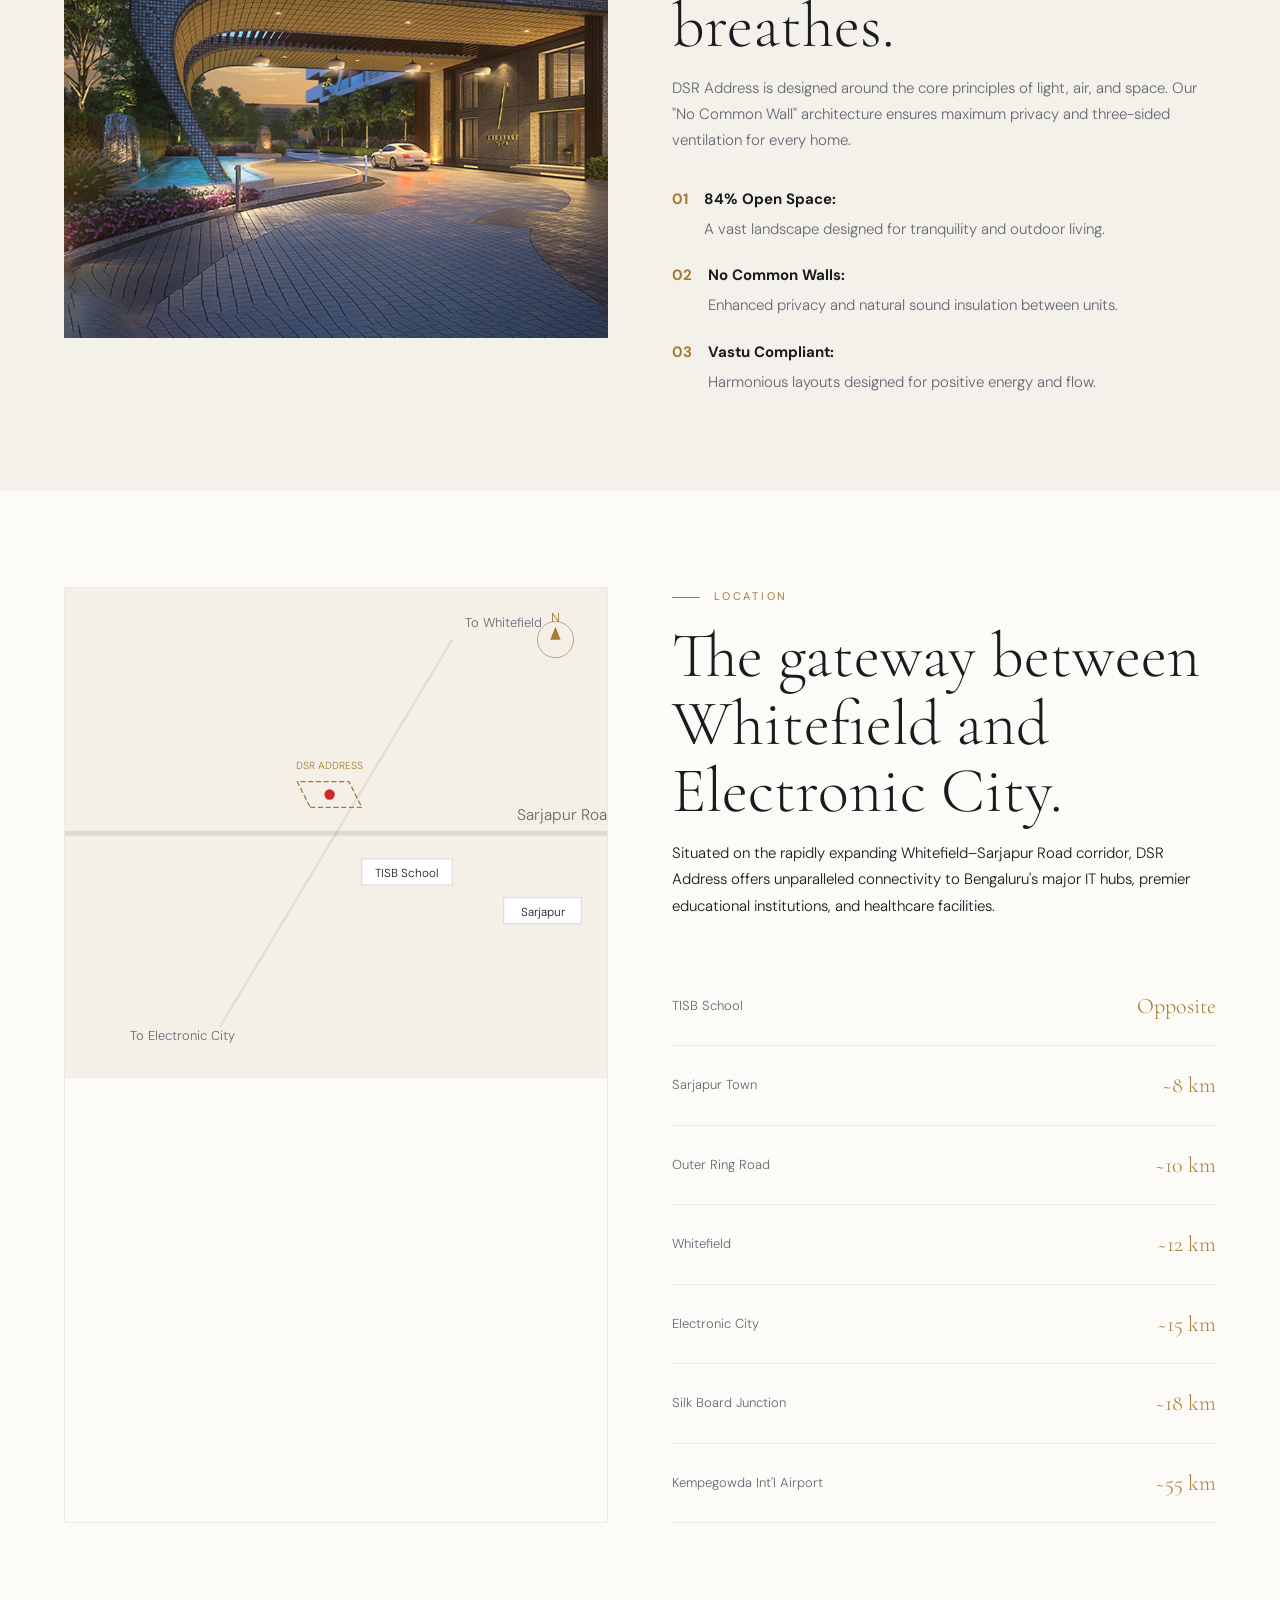
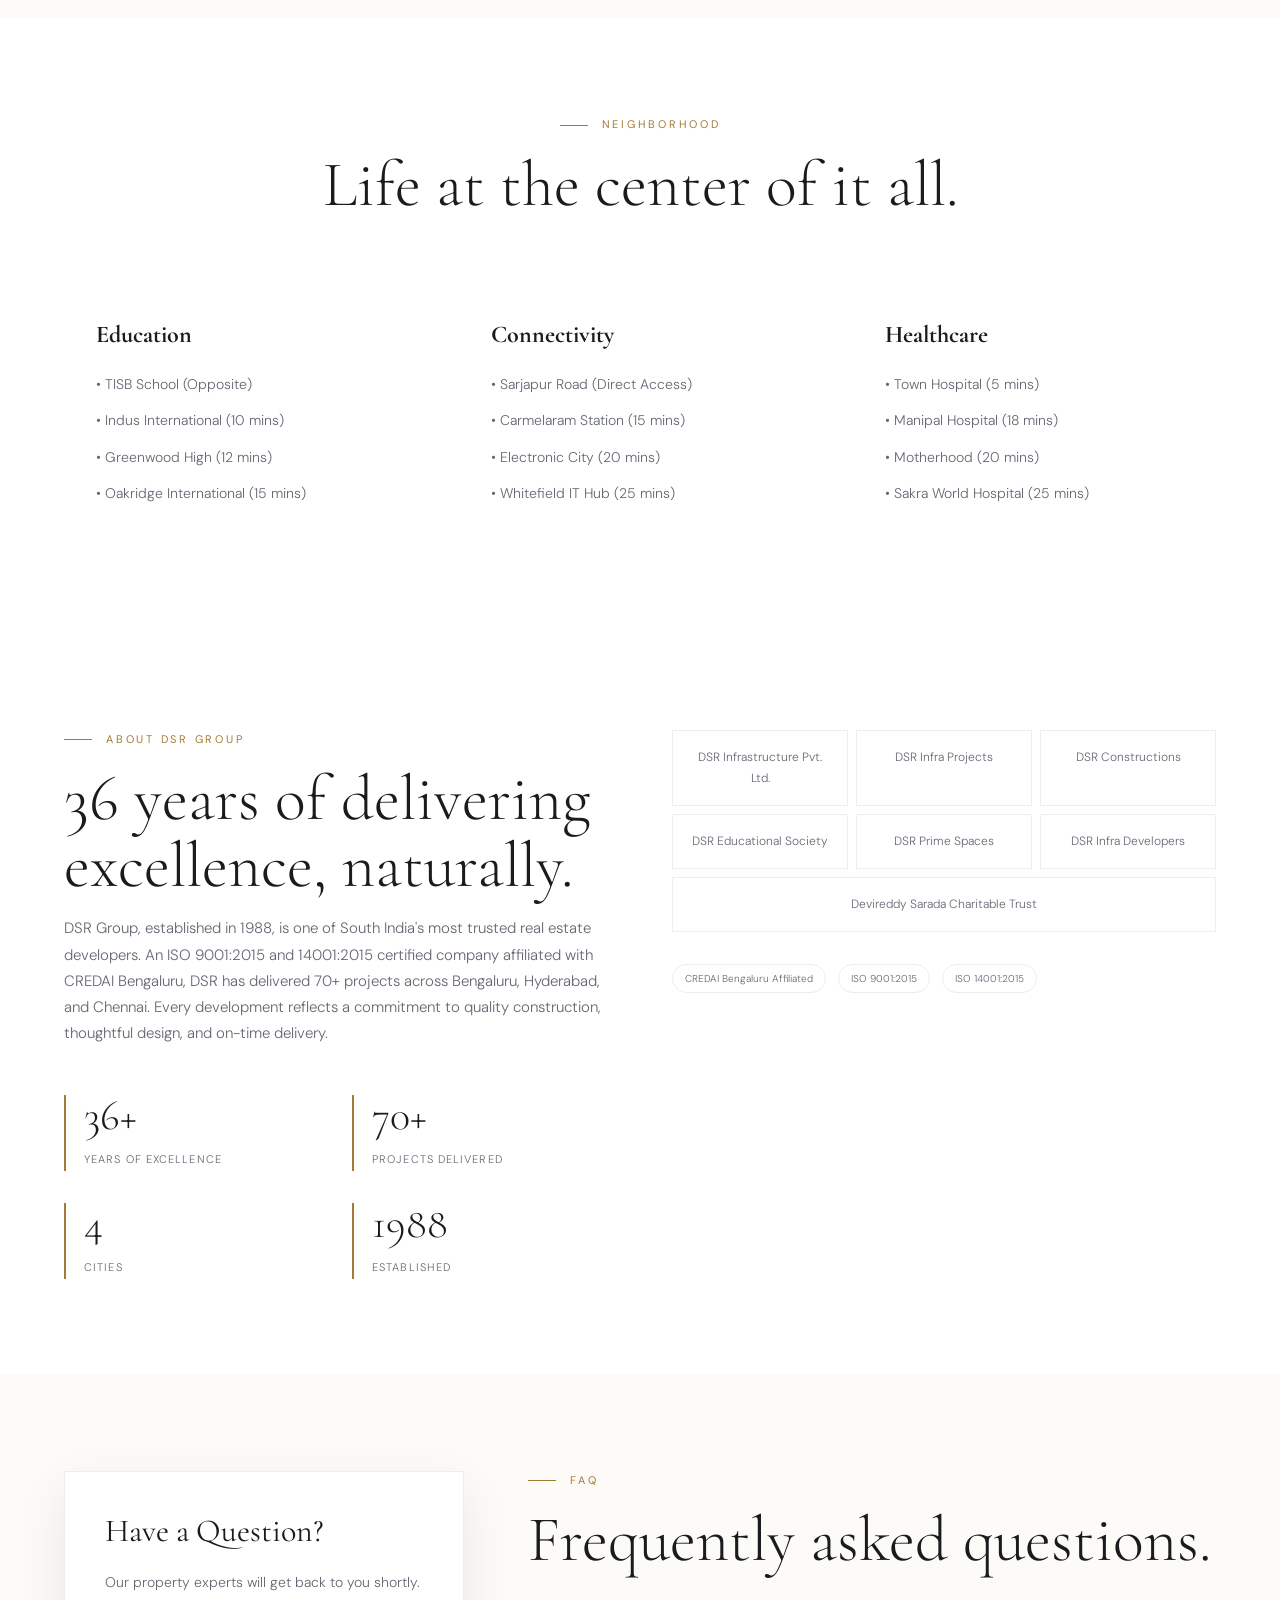
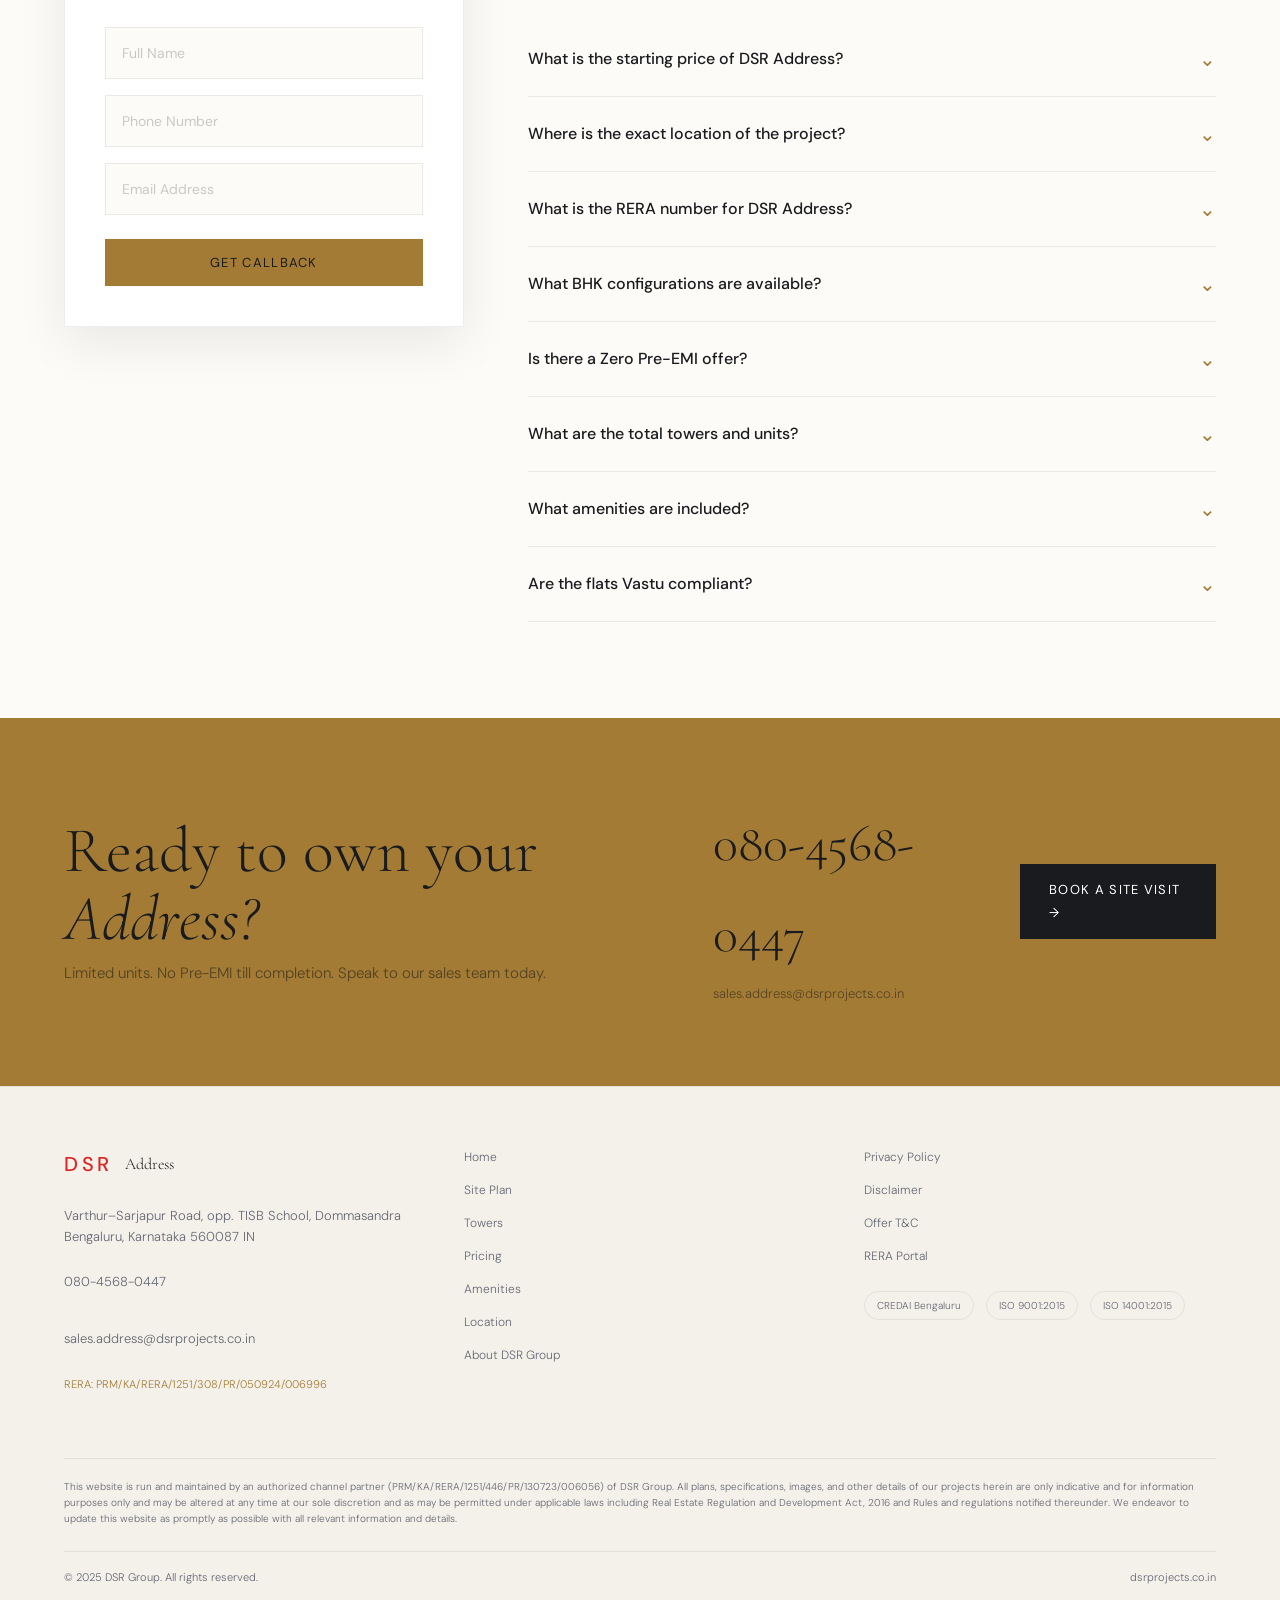
==== commit 76738b41: "Update WhatsApp number, USP to No Pre-EMI till completion, and refine mobile form alignment" ====
--- a/public_html/address/index.html
+++ b/public_html/address/index.html
@@ -160,7 +160,7 @@
         <div class="hero-content">
           <p class="section-eyebrow">Dommasandra · Whitefield–Sarjapur Road · Bengaluru</p>
           <h1>DSR Address: <br><em>Luxury 2, 3 & 4 BHK.</em></h1>
-          <p class="hero-sub">Luxury 2, 3 &amp; 4 BHK apartments across 13.67 acres. <strong>No Cost EMI &amp; Zero Pre-EMI Available.</strong> 6 iconic towers rising G+30 floors above Bengaluru's fastest-growing corridor.</p>
+          <p class="hero-sub">Luxury 2, 3 &amp; 4 BHK apartments across 13.67 acres. <strong>No Cost EMI &amp; No Pre-EMI till completion.</strong> 6 iconic towers rising G+30 floors above Bengaluru's fastest-growing corridor.</p>
           <div class="hero-ctas">
             <a href="#pricing" class="btn-primary">Explore Pricing</a>
             <a href="#siteplan" class="btn-outline">View Site Plan</a>
@@ -177,8 +177,16 @@
                 <option value="+91" selected>IN +91</option>
                 <option value="+971">UAE +971</option>
                 <option value="+1">USA +1</option>
+                <option value="+1">CAN +1</option>
                 <option value="+44">UK +44</option>
                 <option value="+65">SG +65</option>
+                <option value="+60">MY +60</option>
+                <option value="+353">IE +353</option>
+                <option value="+66">TH +66</option>
+                <option value="+61">AU +61</option>
+                <option value="+974">QA +974</option>
+                <option value="+965">KW +965</option>
+                <option value="+968">OM +968</option>
                 <option value="+966">KSA +966</option>
               </select>
               <input type="tel" name="phone" placeholder="Phone Number" pattern="[0-9]{10,15}" oninput="this.value = this.value.replace(/[^0-9]/g, '')" title="Please enter a valid phone number (digits only)" required>
@@ -410,7 +418,7 @@
           <p>1,372 Homes</p>
           <p>Across 6 Towers</p>
           <p>13.67 Acres</p>
-          <p>Zero Pre-EMI*</p>
+          <p>No Pre-EMI till completion*</p>
           <p>No Cost EMI*</p>
         </article>
       </div>
@@ -933,7 +941,7 @@
     <section id="contact" aria-label="Contact and enquiry">
       <div class="contact-left">
         <h2>Ready to own your <em>Address?</em></h2>
-        <p class="contact-sub">Limited units. Zero Pre-EMI. Speak to our sales team today.</p>
+        <p class="contact-sub">Limited units. No Pre-EMI till completion. Speak to our sales team today.</p>
       </div>
       <div class="contact-right">
         <div>
@@ -999,7 +1007,7 @@
   </footer>
 
   <!-- WHATSAPP FAB -->
-  <a href="https://api.whatsapp.com/send?phone=918045888783&text=Hi%2C%20I%27m%20interested%20in%20DSR%20Address"
+  <a href="https://api.whatsapp.com/send?phone=919886890004&text=Hi%2C%20I%27m%20interested%20in%20DSR%20Address"
      class="whatsapp-fab" aria-label="Chat on WhatsApp" target="_blank" rel="noopener">
     <svg viewBox="0 0 24 24">
       <path d="M12.031 0C5.405 0 .023 5.385.023 12.012c0 2.12.553 4.19 1.6 6.014L.014 24l6.126-1.606c1.764.957 3.754 1.464 5.889 1.464h.003c6.626 0 12.008-5.385 12.008-12.013C24.04 5.234 18.658 0 12.031 0zm0 21.868h-.002c-1.802 0-3.567-.484-5.115-1.4l-.367-.217-3.805.998.998-3.712-.238-.38c-.997-1.584-1.523-3.41-1.523-5.275 0-5.526 4.498-10.024 10.027-10.024 5.527 0 10.024 4.499 10.024 10.024 0 5.526-4.498 10.024-10.024 10.024zm5.502-7.518c-.302-.15-1.786-.883-2.063-.984-.277-.101-.48-.15-.682.15-.202.302-.782.983-.958 1.185-.177.202-.353.227-.655.076-1.874-.937-3.21-1.921-4.223-3.666-.101-.177.108-.163.407-.756.1-.202.05-.38-.025-.531-.076-.15-.682-1.644-.934-2.253-.245-.591-.494-.51-.682-.519-.176-.008-.378-.01-.581-.01s-.53.076-.807.379c-.277.302-1.06 1.034-1.06 2.523s1.085 2.926 1.236 3.128c.15.202 2.133 3.256 5.166 4.566 2.055.888 2.825.963 3.82.81 1.135-.175 2.826-1.155 3.229-2.27.404-1.115.404-2.072.283-2.274-.122-.202-.43-.327-.732-.478z"/>
--- a/public_html/address/styles.css
+++ b/public_html/address/styles.css
@@ -1392,22 +1392,20 @@
 /* FORM UPDATES */
 .phone-group {
   display: flex;
+  align-items: stretch;
   gap: 0;
   border: 1px solid var(--border-light);
   background: var(--bg-alt);
   overflow: hidden;
   transition: var(--transition);
   margin-bottom: 16px;
-}
-
-.phone-group:focus-within {
-  border-color: var(--gold);
-  background: rgba(255, 255, 255, 0.08);
+  height: 52px;
 }
 
 .country-code {
-  width: 90px;
-  padding: 0 10px;
+  width: 85px;
+  min-width: 85px;
+  padding: 0 8px;
   background: transparent;
   border: none;
   border-right: 1px solid var(--border-light);
@@ -1416,6 +1414,8 @@
   color: var(--charcoal);
   cursor: pointer;
   outline: none;
+  -webkit-appearance: none;
+  appearance: none;
 }
 
 .phone-group input {
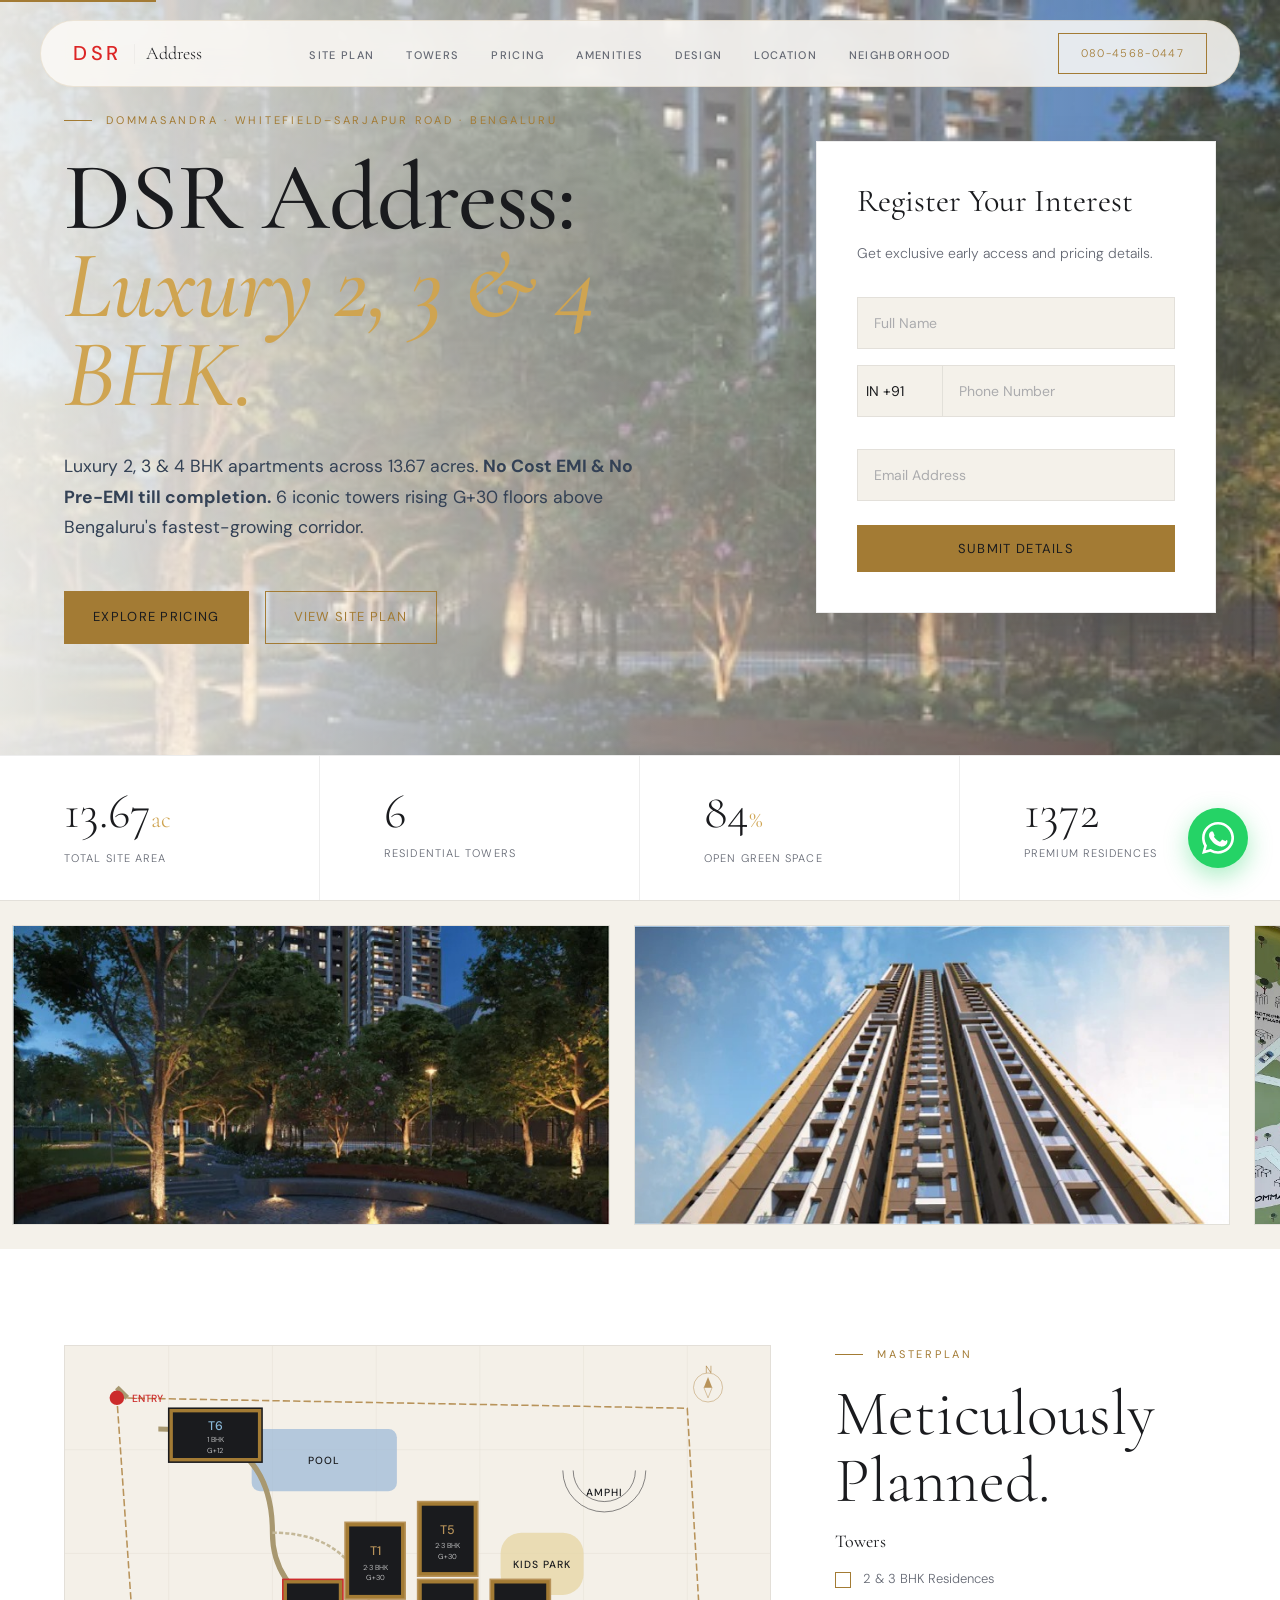
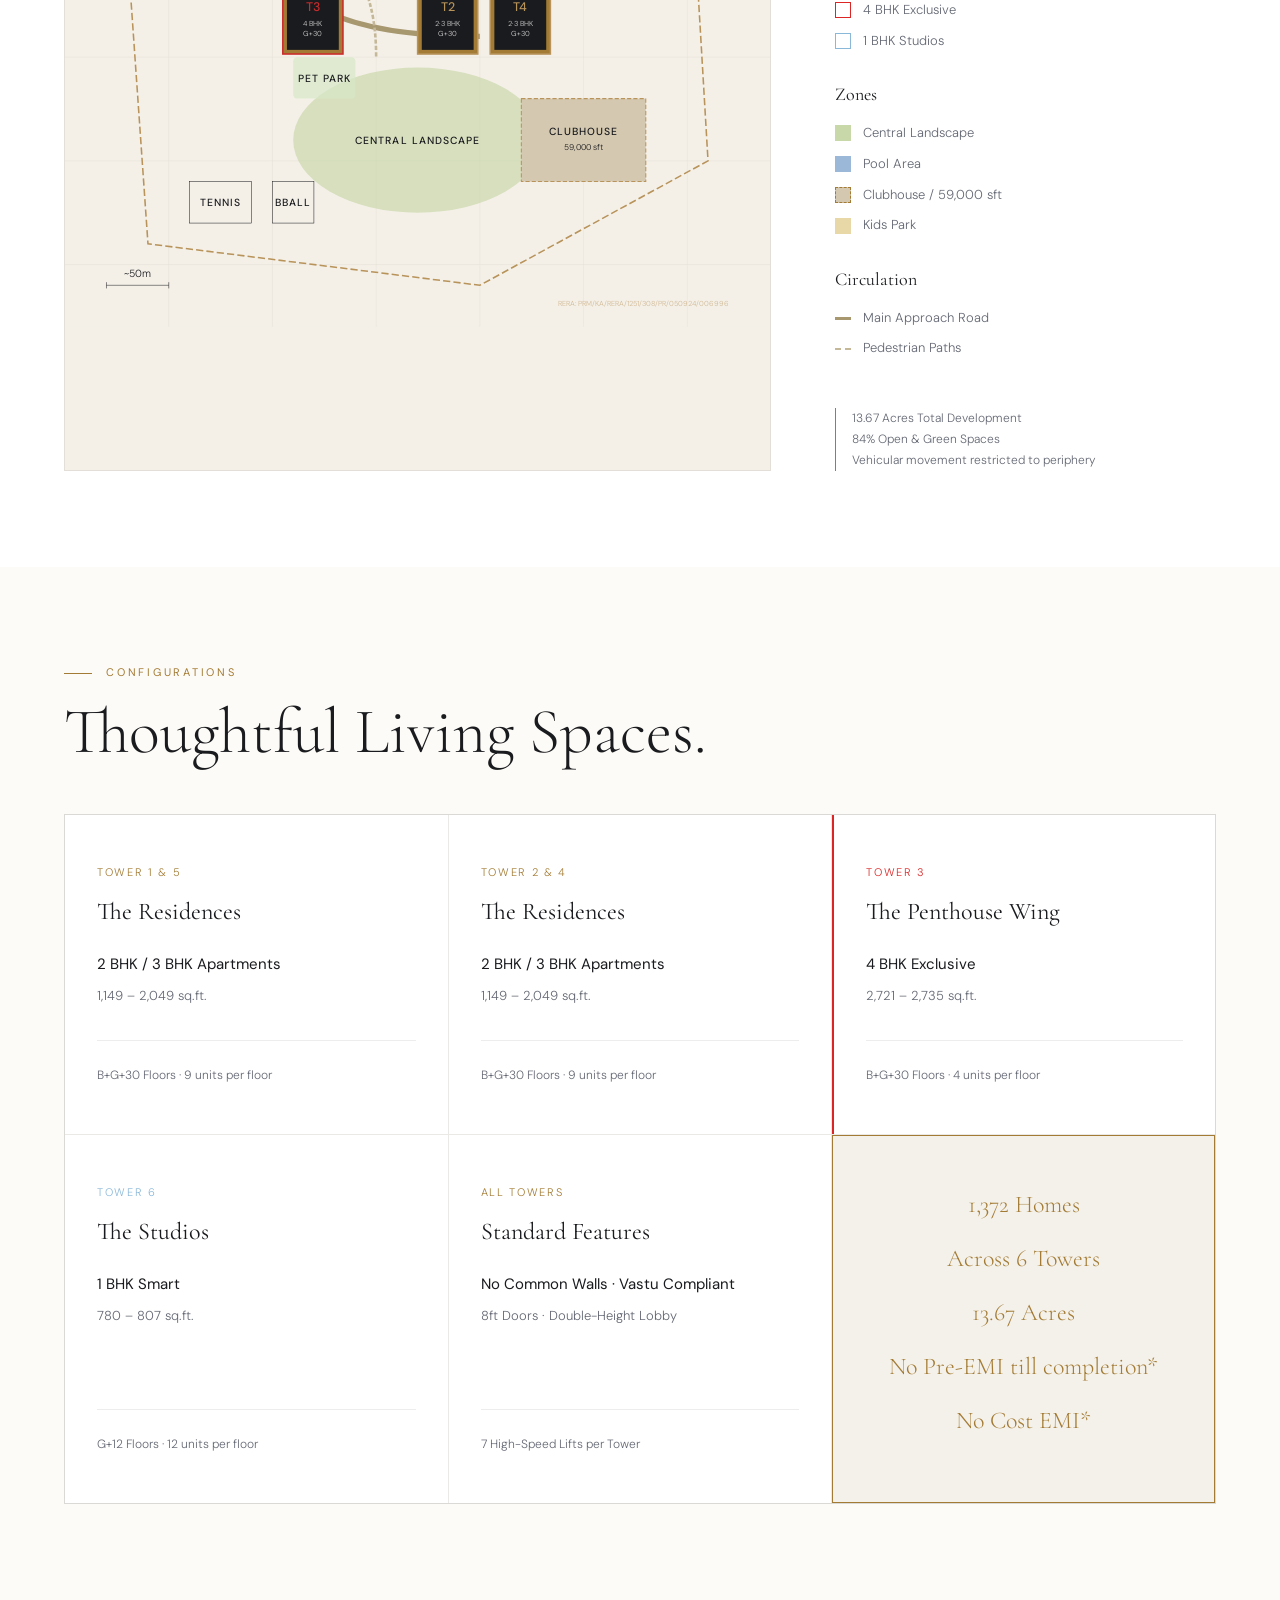
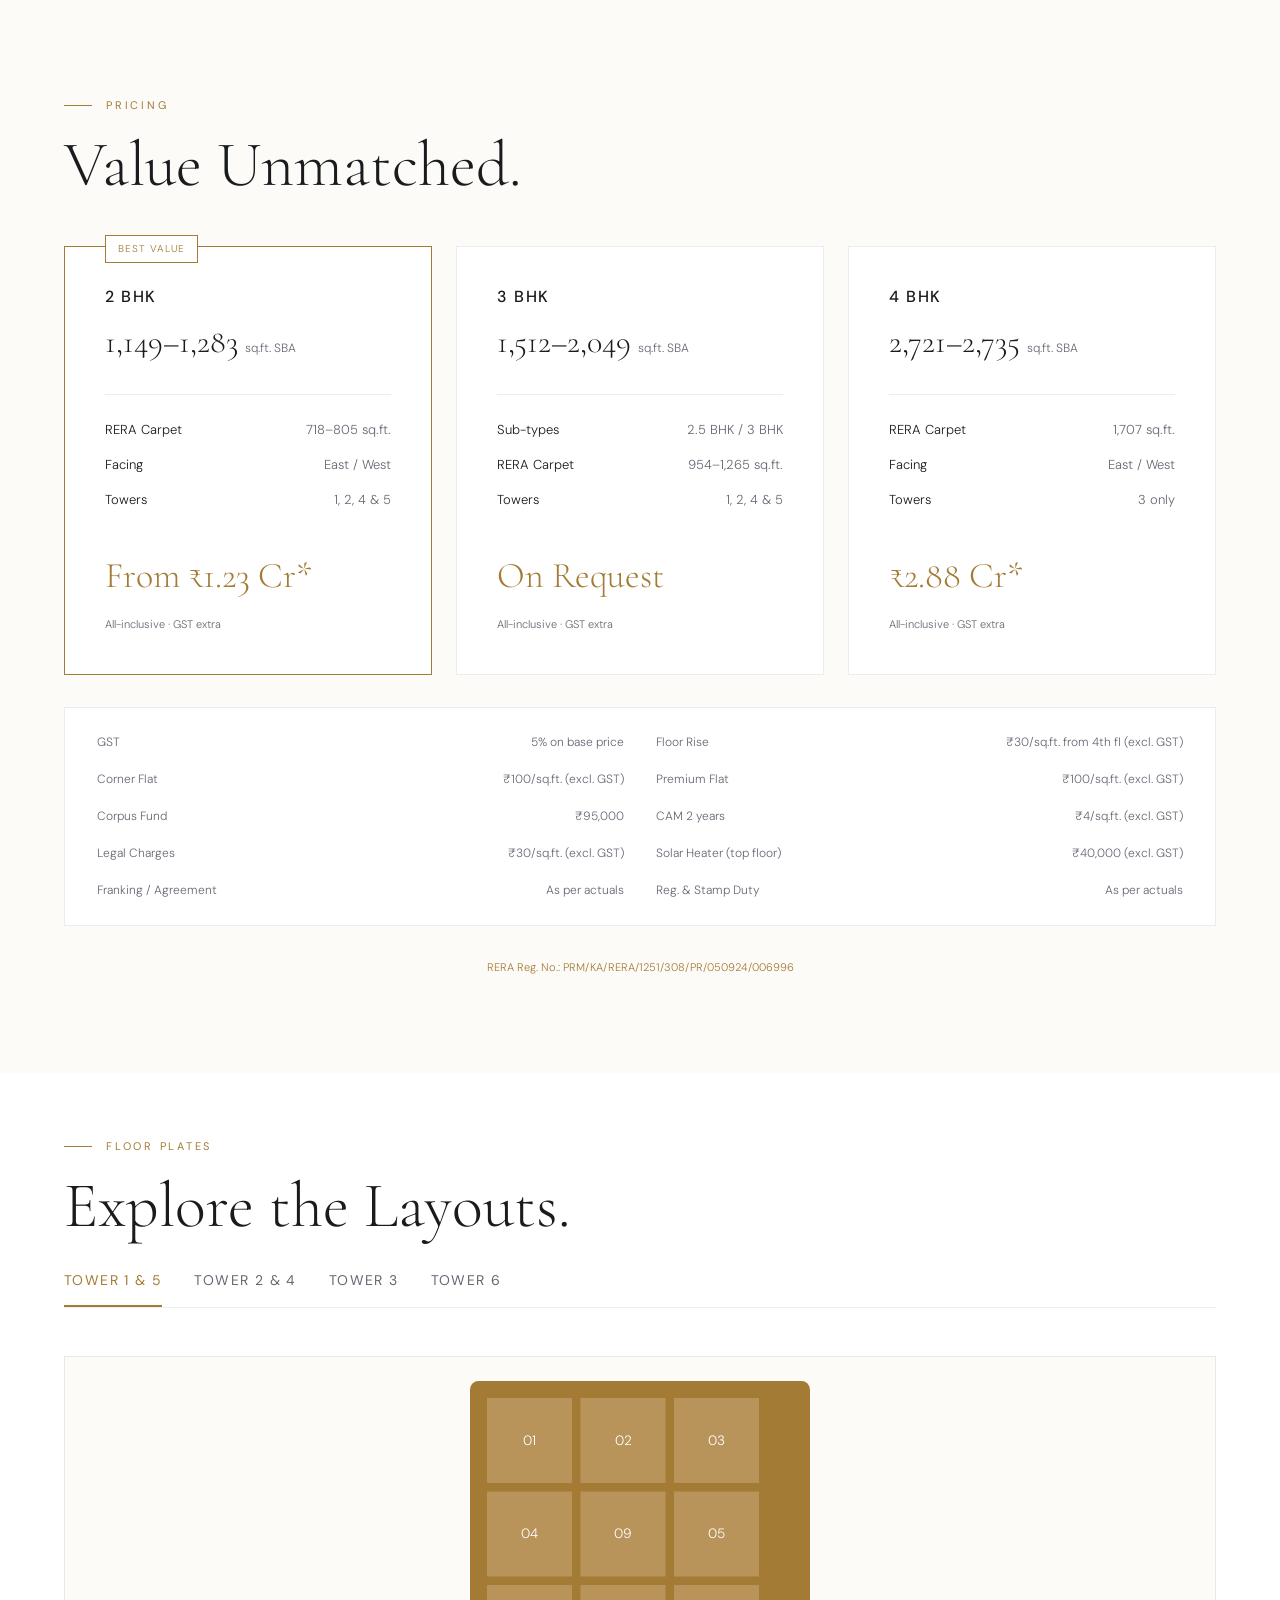
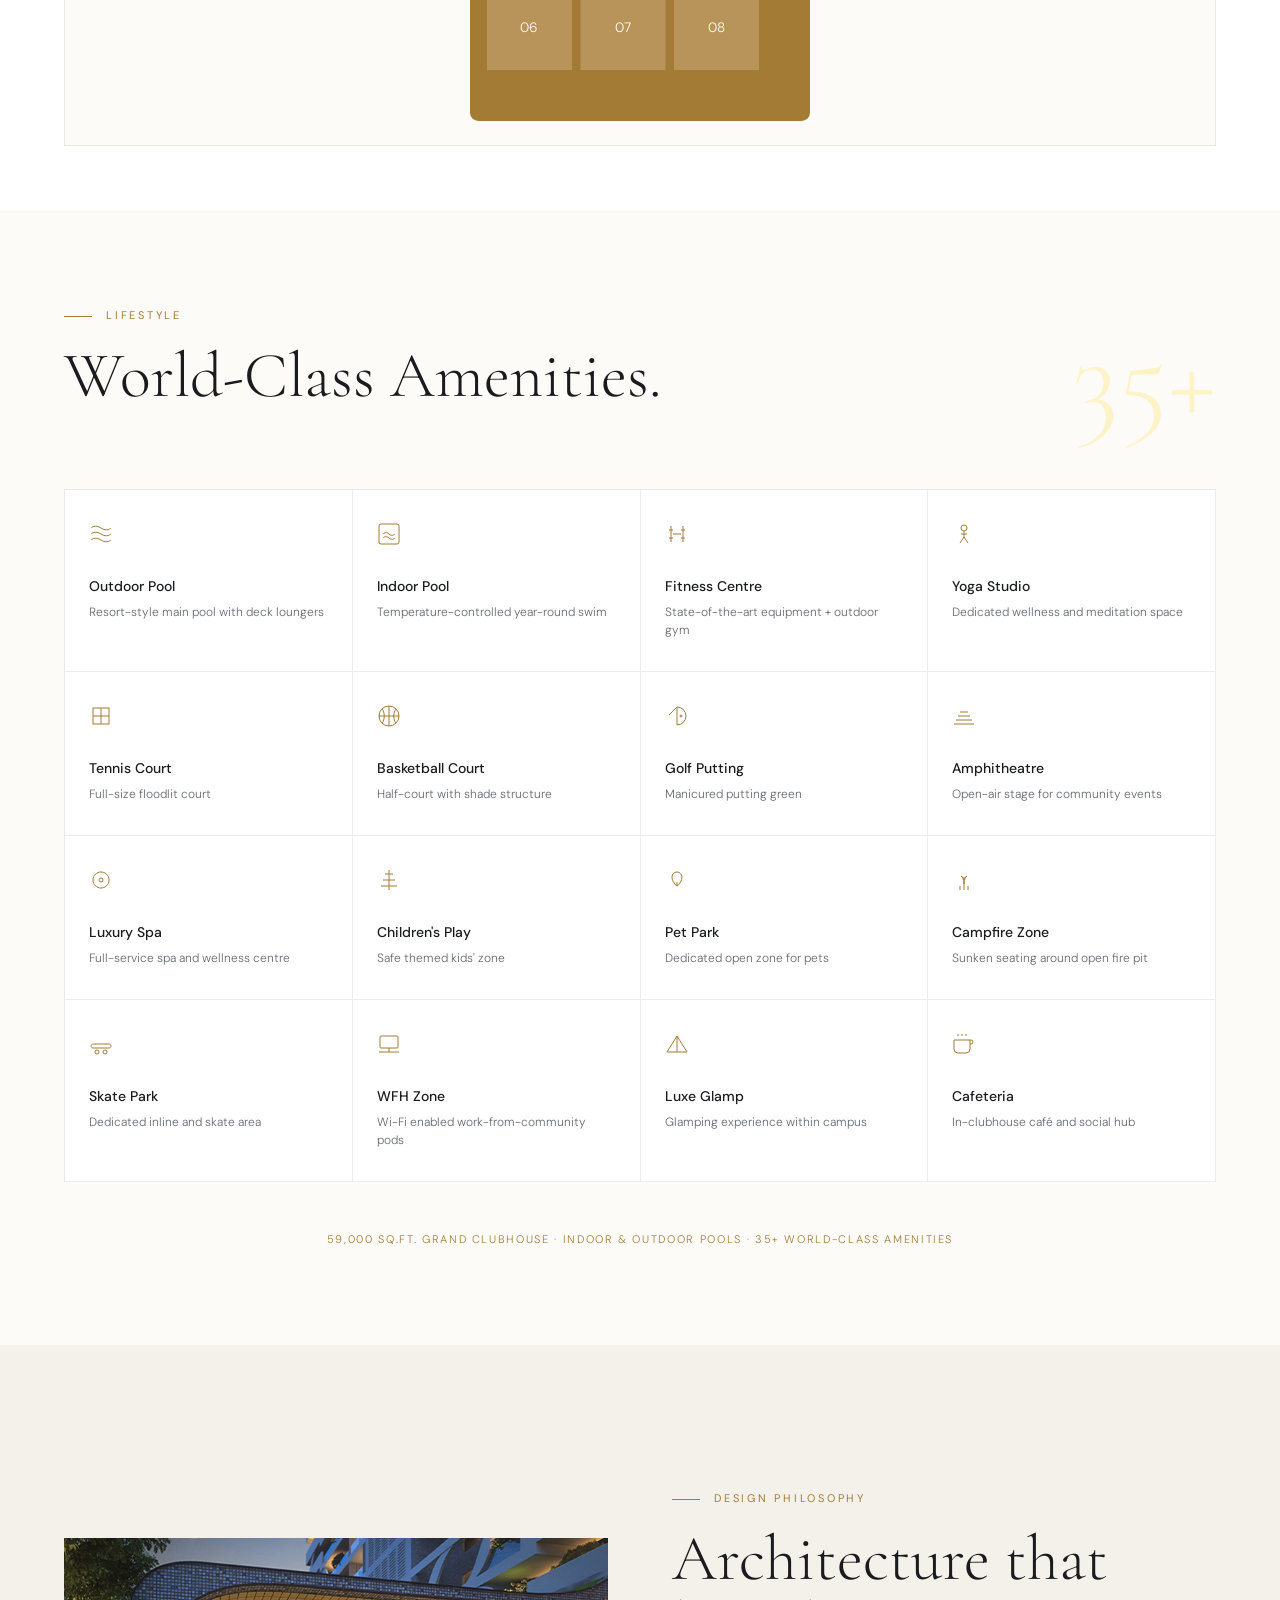
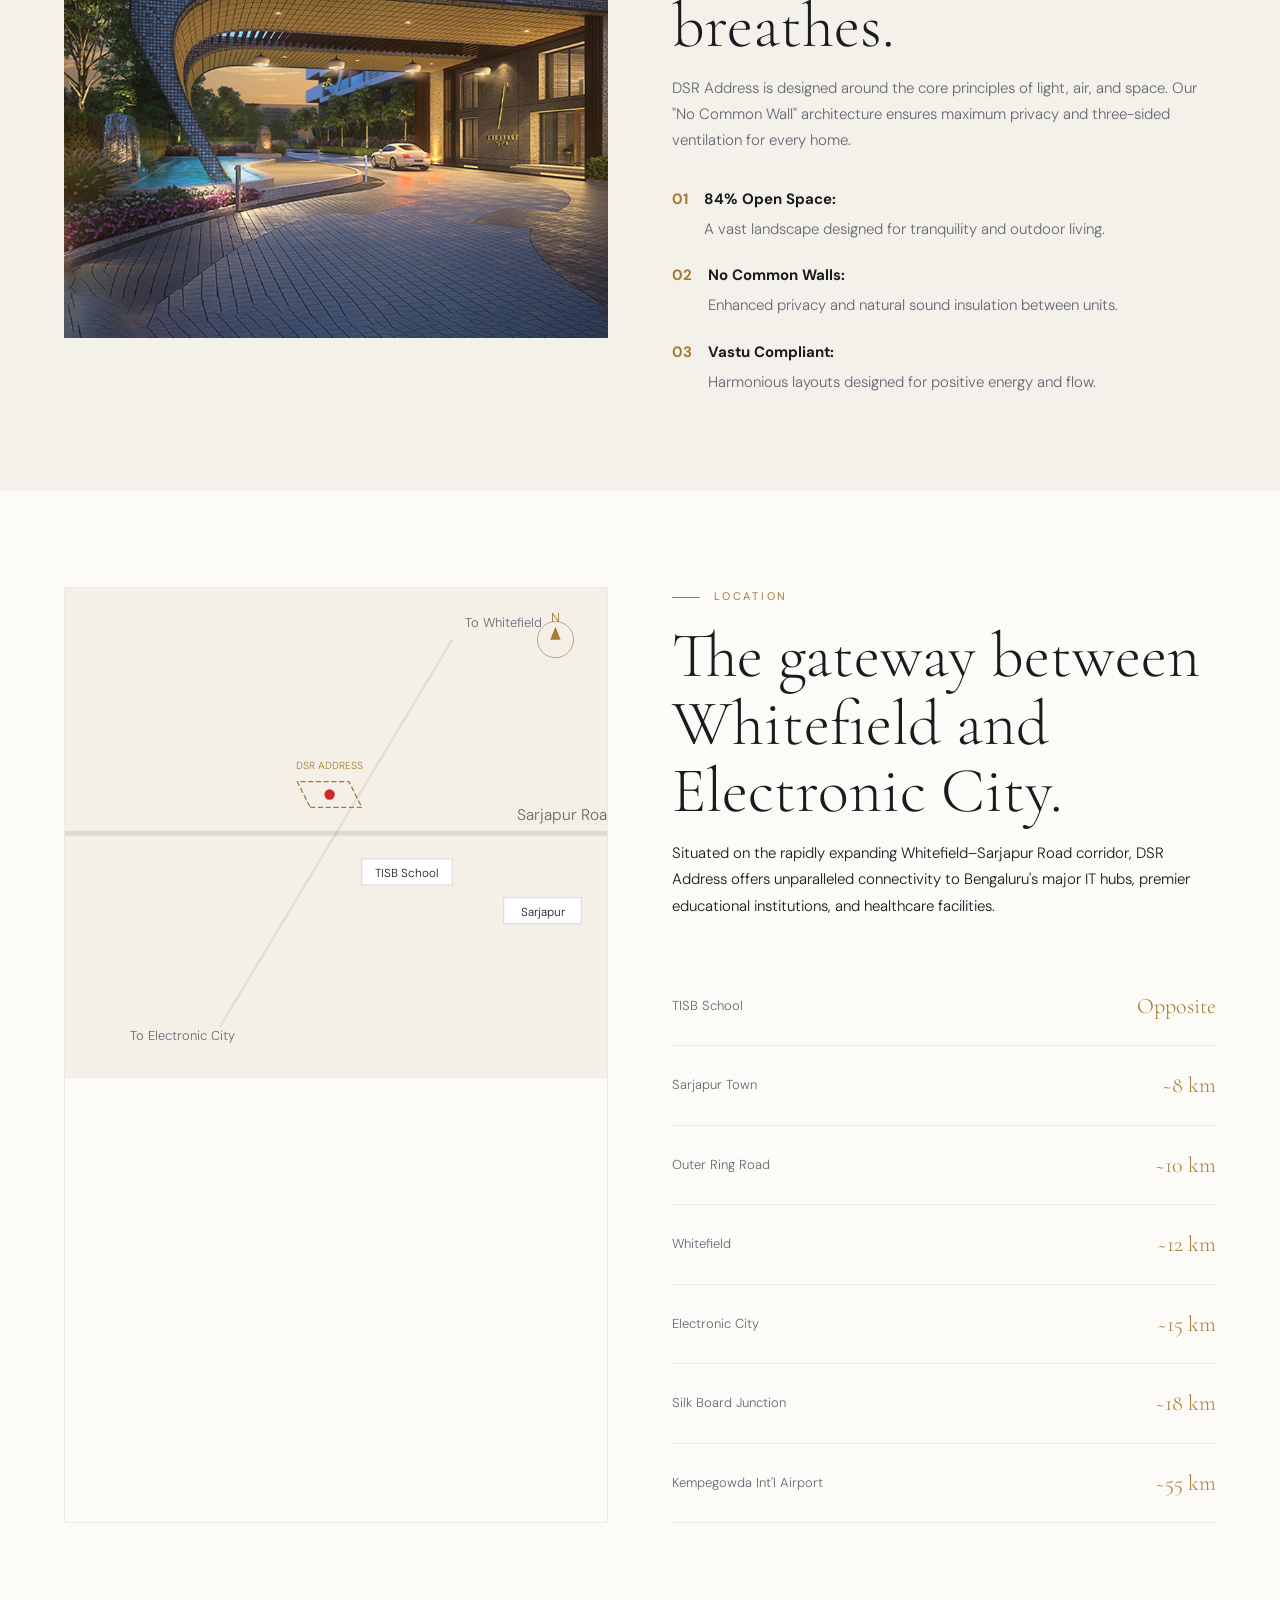
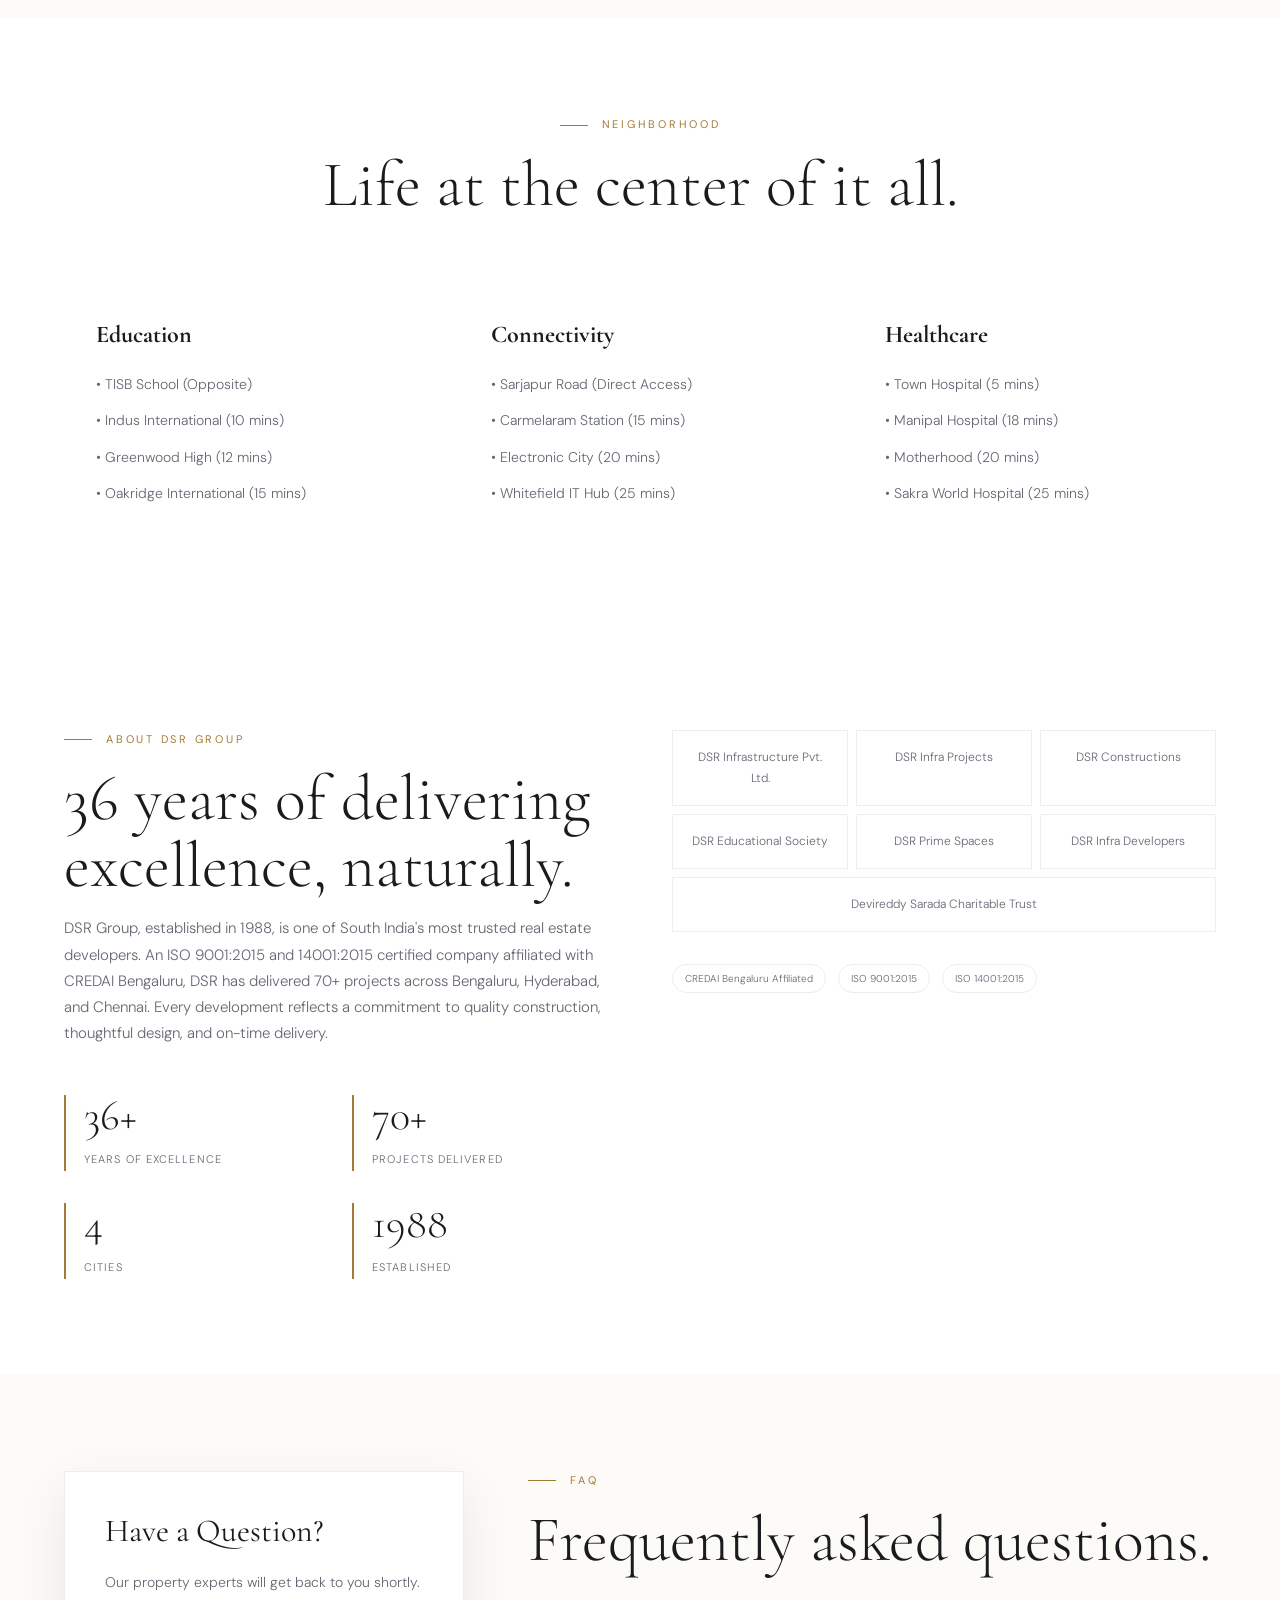
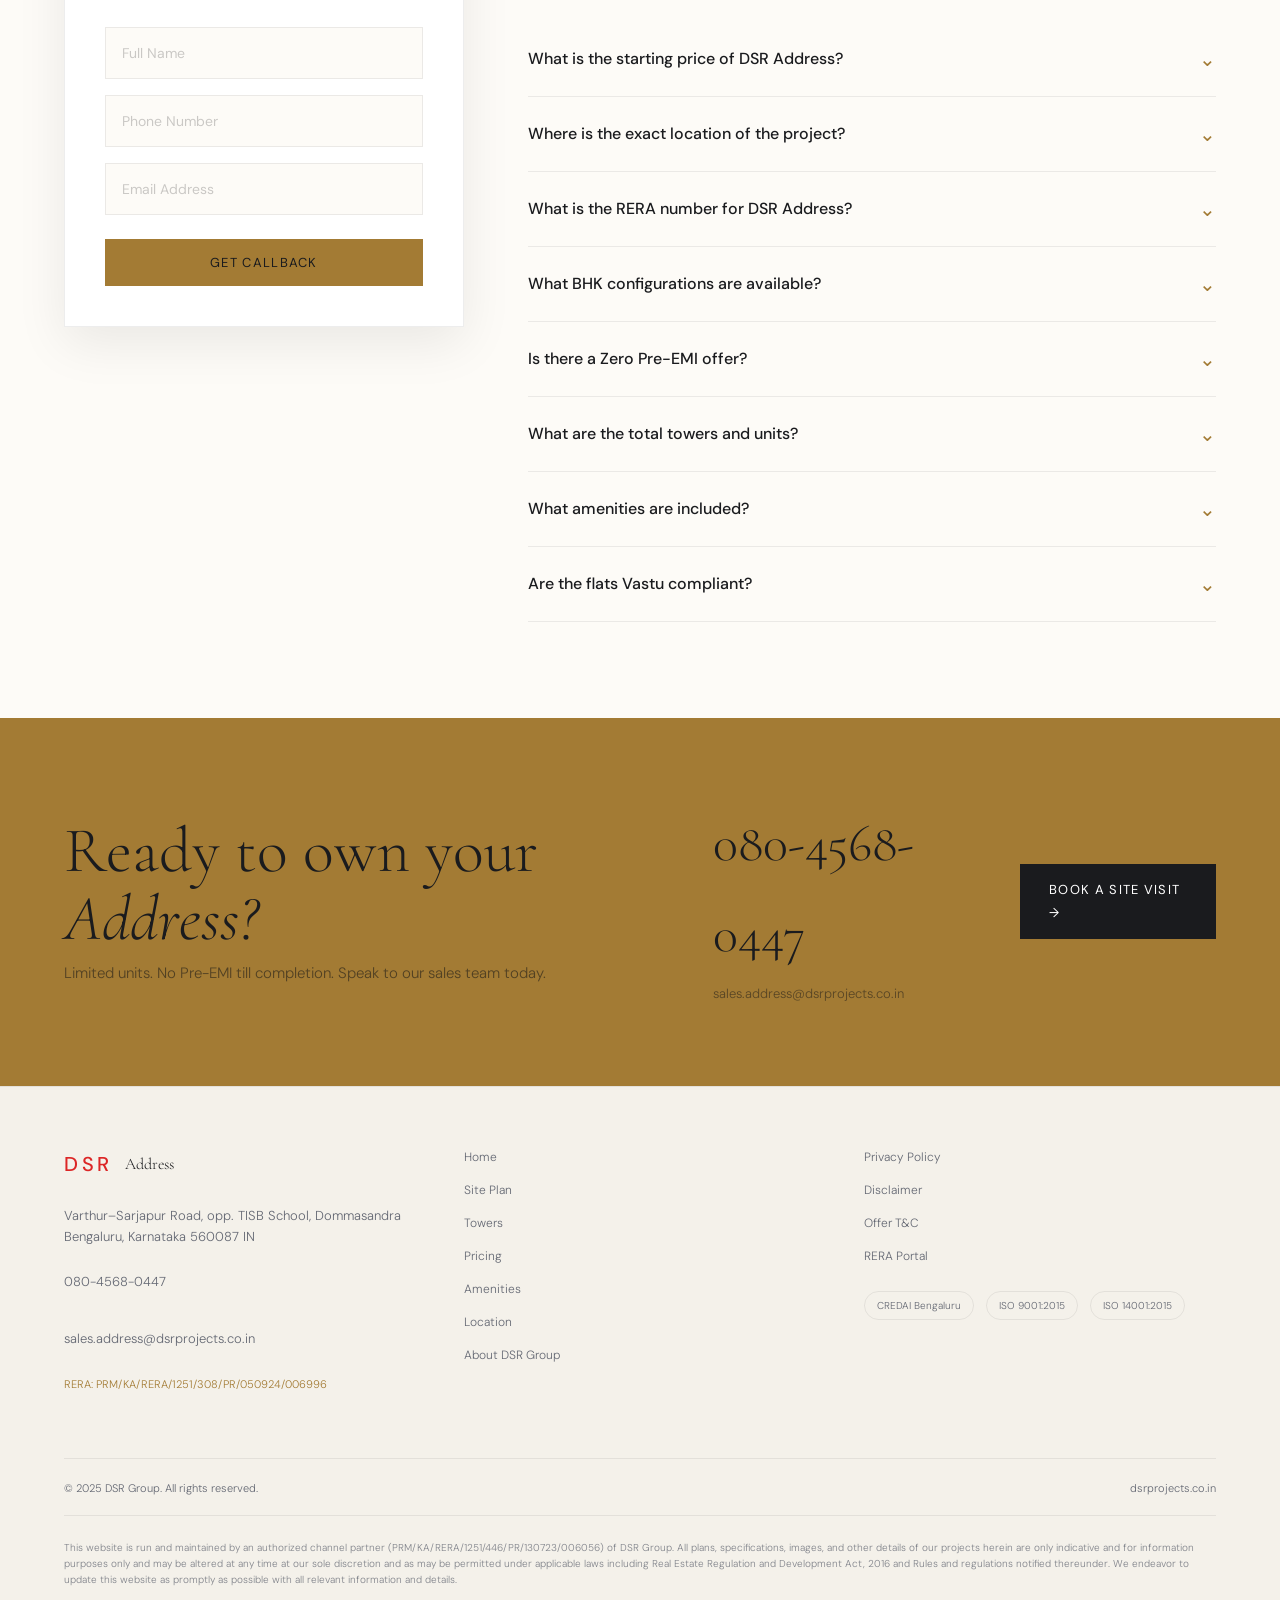
==== commit 6811faa9: "Move RERA disclaimer to the absolute bottom of the footer" ====
--- a/public_html/address/index.html
+++ b/public_html/address/index.html
@@ -996,12 +996,12 @@
       </div>
     </div>
     <div class="footer-bottom" style="flex-direction: column; align-items: flex-start; gap: 24px;">
-      <div class="disclaimer" style="font-size: 10px; color: var(--muted); line-height: 1.6; max-width: 100%;">
-        This website is run and maintained by an authorized channel partner (PRM/KA/RERA/1251/446/PR/130723/006056) of DSR Group. All plans, specifications, images, and other details of our projects herein are only indicative and for information purposes only and may be altered at any time at our sole discretion and as may be permitted under applicable laws including Real Estate Regulation and Development Act, 2016 and Rules and regulations notified thereunder. We endeavor to update this website as promptly as possible with all relevant information and details.
-      </div>
-      <div style="display: flex; justify-content: space-between; width: 100%; border-top: 1px solid var(--border-light); padding-top: 16px;">
+      <div style="display: flex; justify-content: space-between; width: 100%; border-bottom: 1px solid var(--border-light); padding-bottom: 16px;">
         <span>© 2025 DSR Group. All rights reserved.</span>
         <span>dsrprojects.co.in</span>
+      </div>
+      <div class="disclaimer" style="font-size: 10px; color: var(--muted); line-height: 1.6; max-width: 100%; opacity: 0.8;">
+        This website is run and maintained by an authorized channel partner (PRM/KA/RERA/1251/446/PR/130723/006056) of DSR Group. All plans, specifications, images, and other details of our projects herein are only indicative and for information purposes only and may be altered at any time at our sole discretion and as may be permitted under applicable laws including Real Estate Regulation and Development Act, 2016 and Rules and regulations notified thereunder. We endeavor to update this website as promptly as possible with all relevant information and details.
       </div>
     </div>
   </footer>
